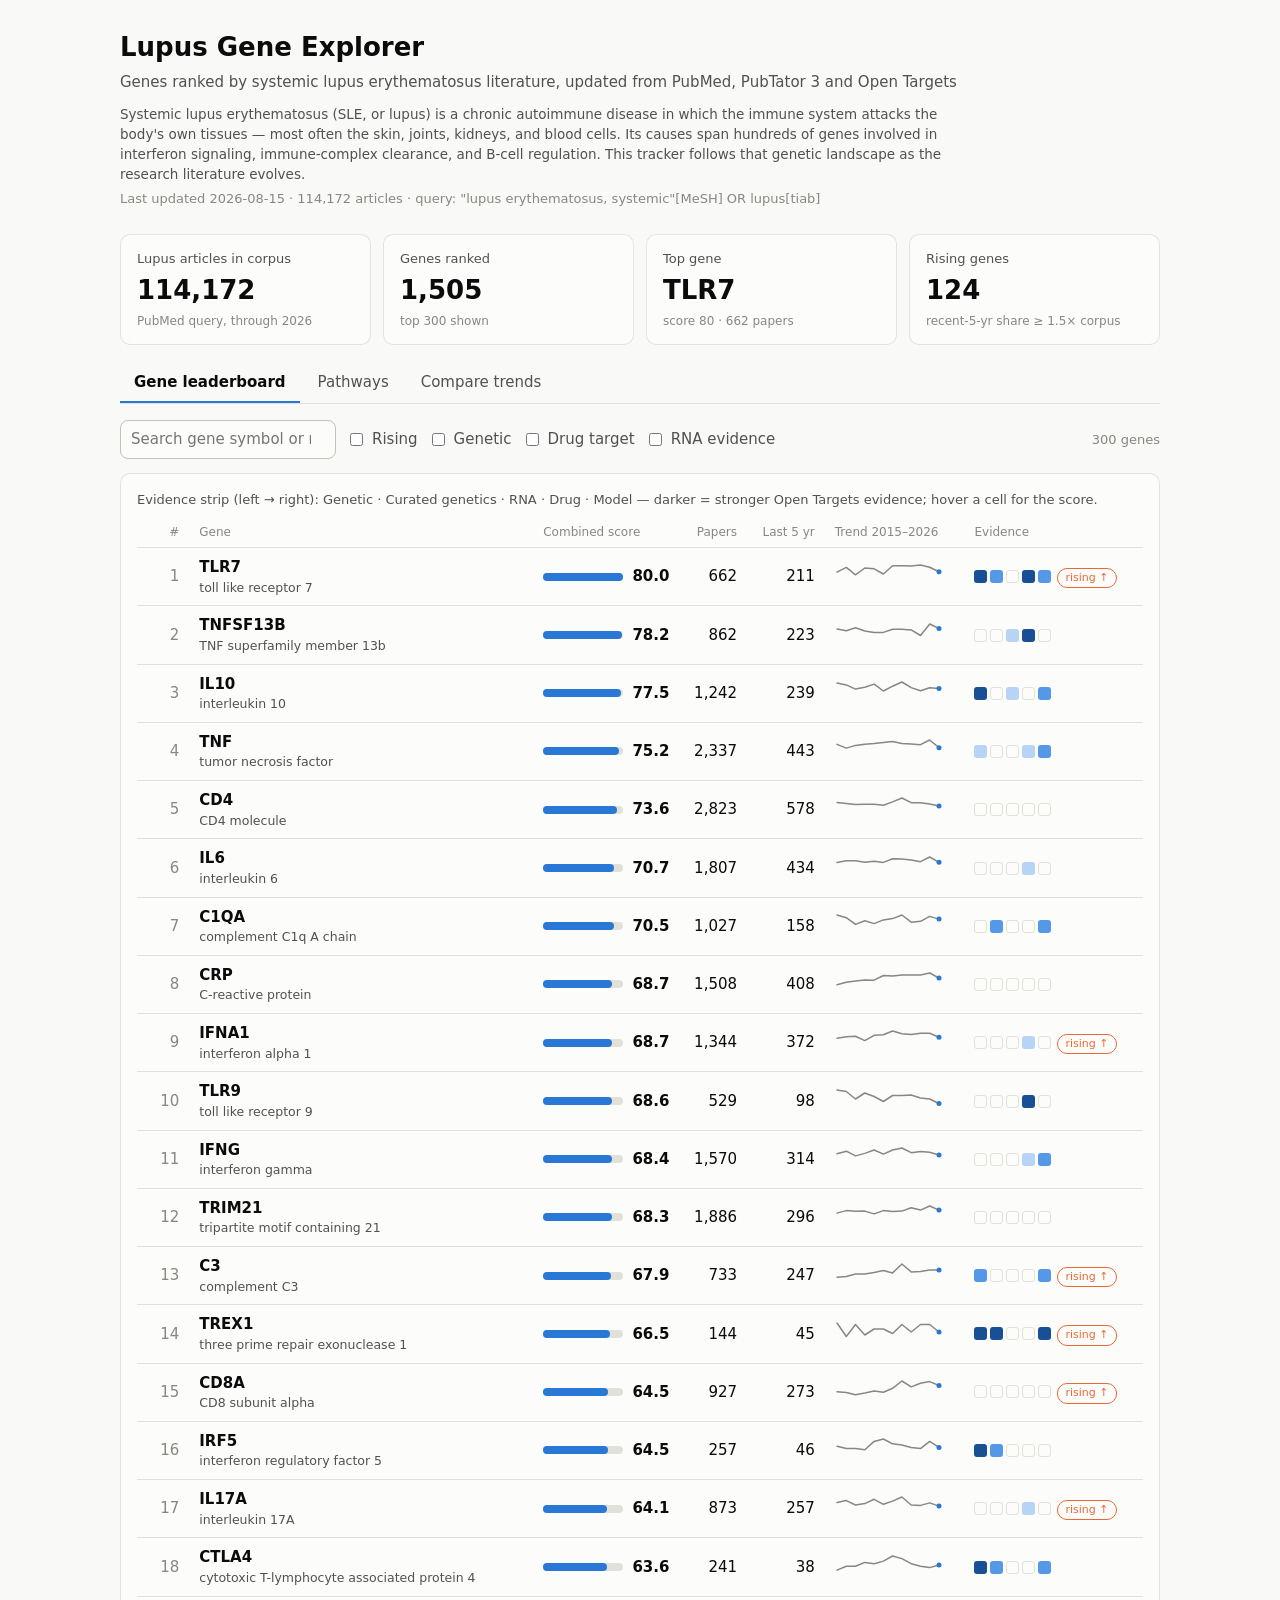
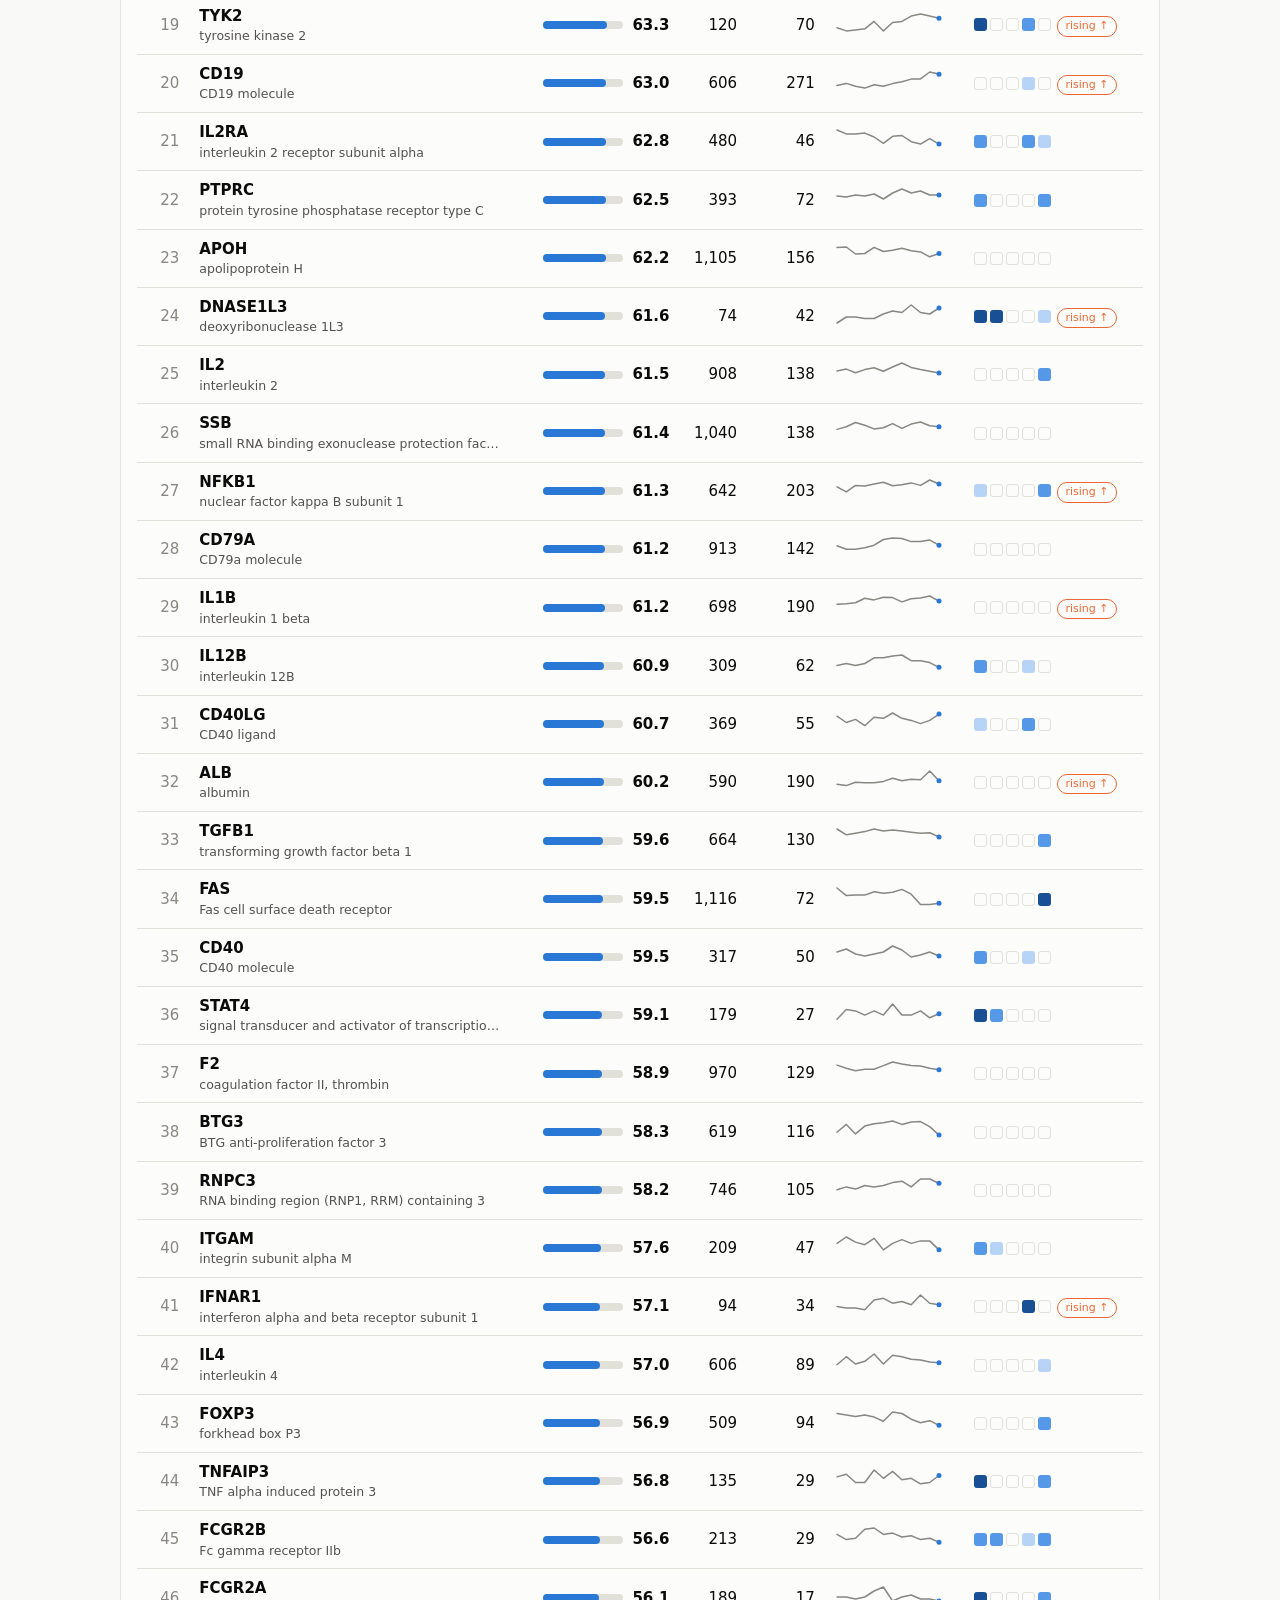
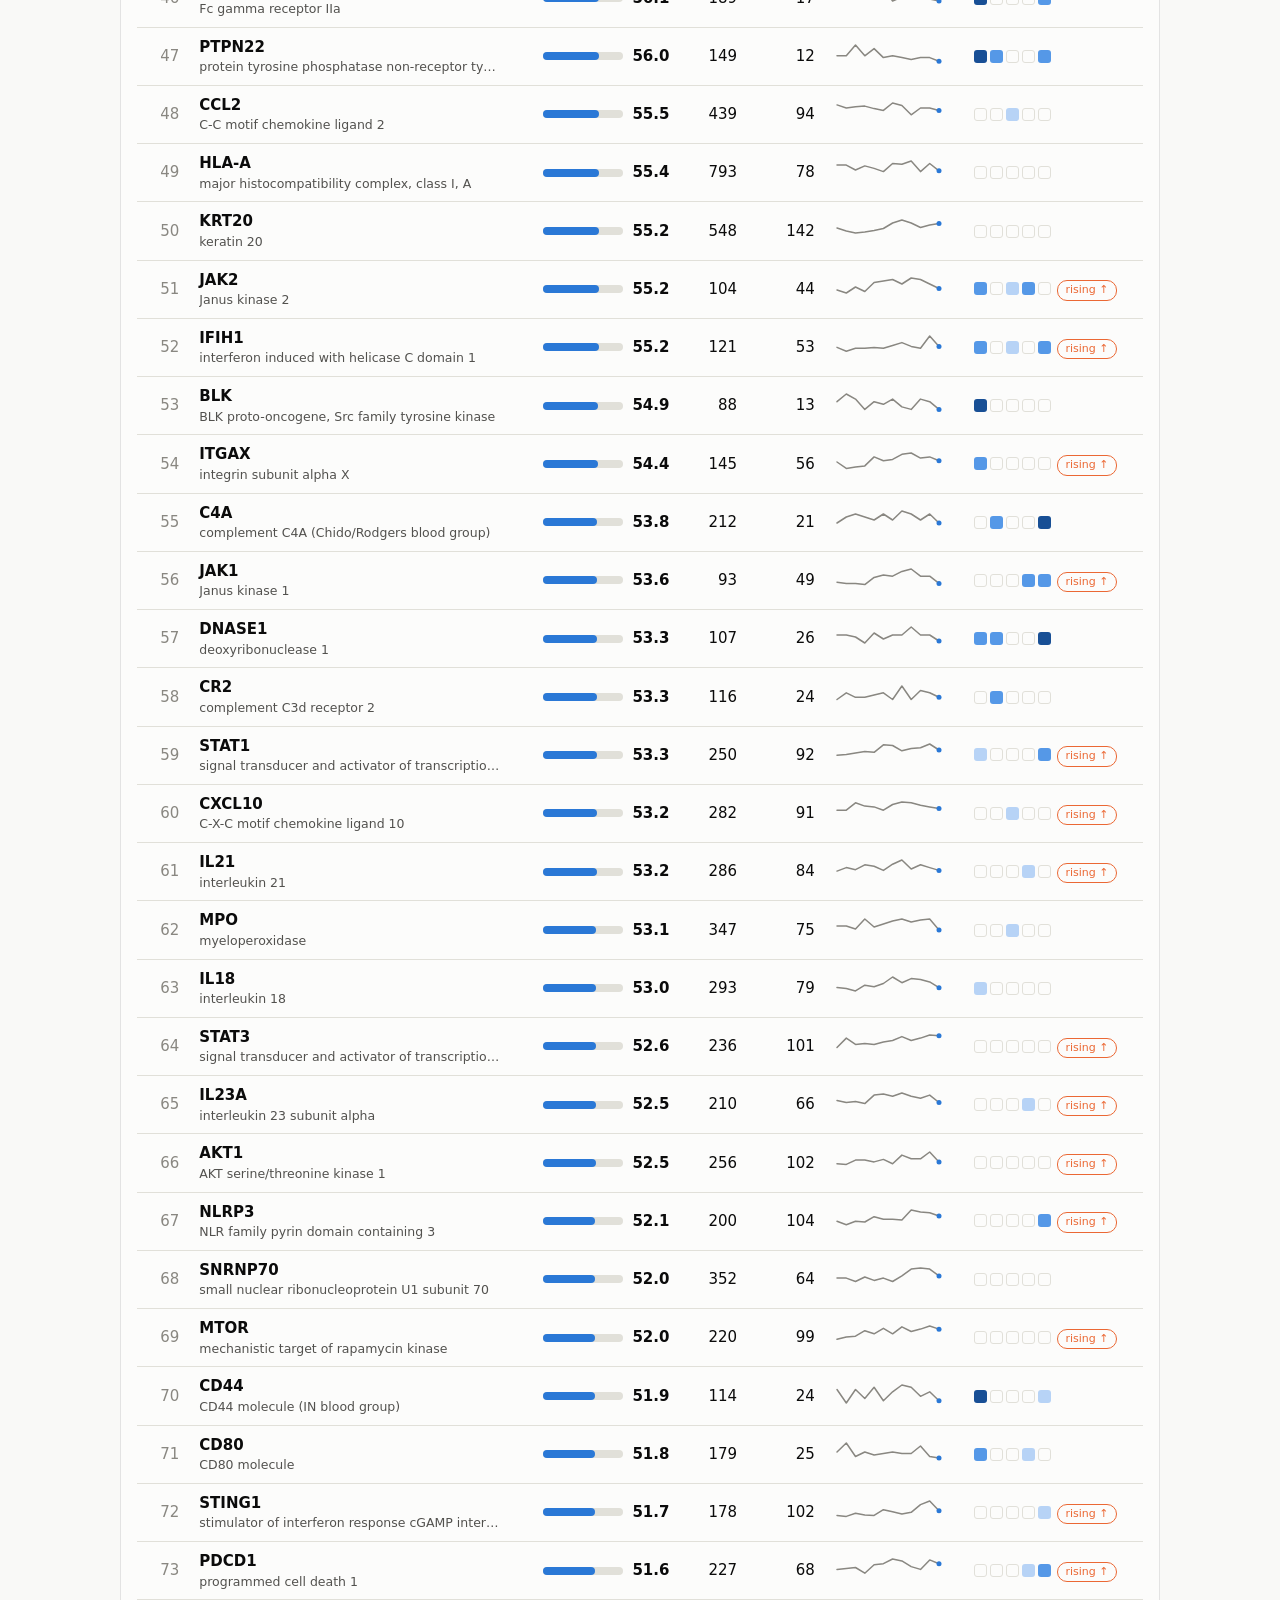
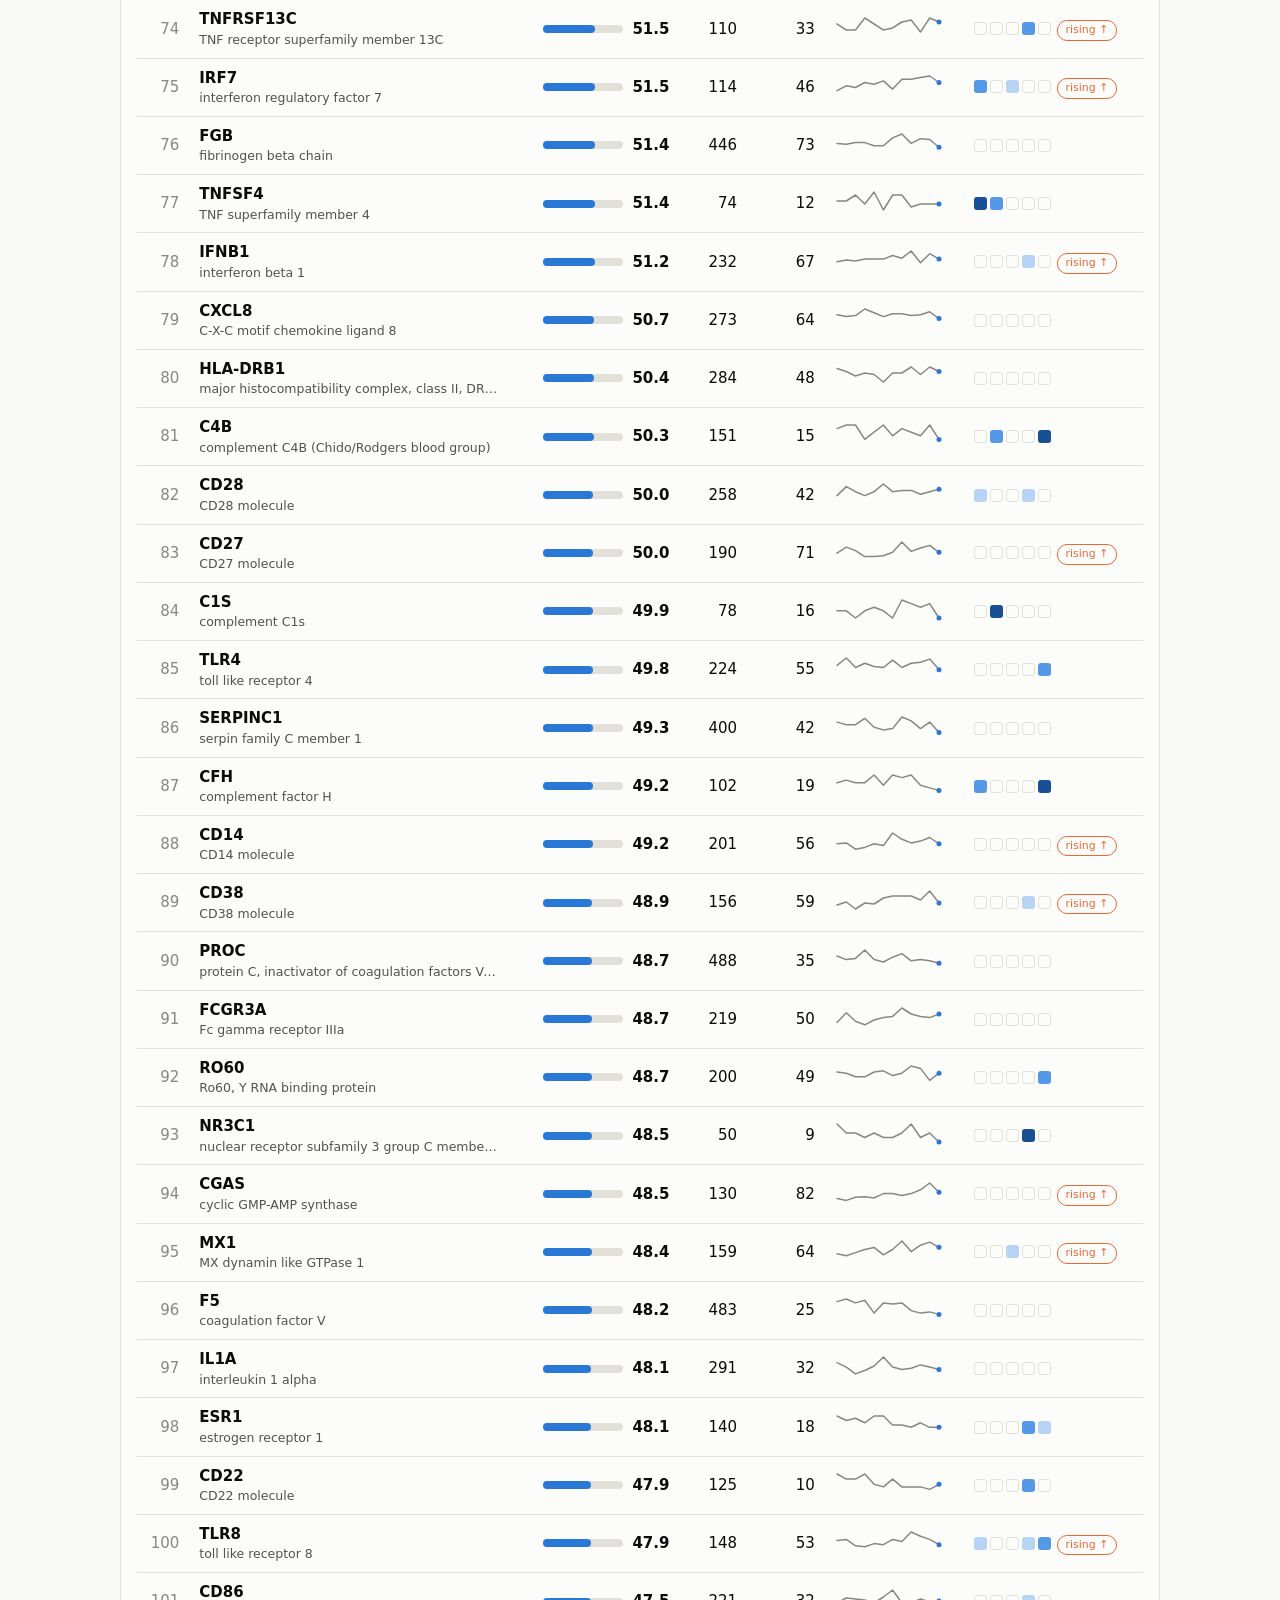
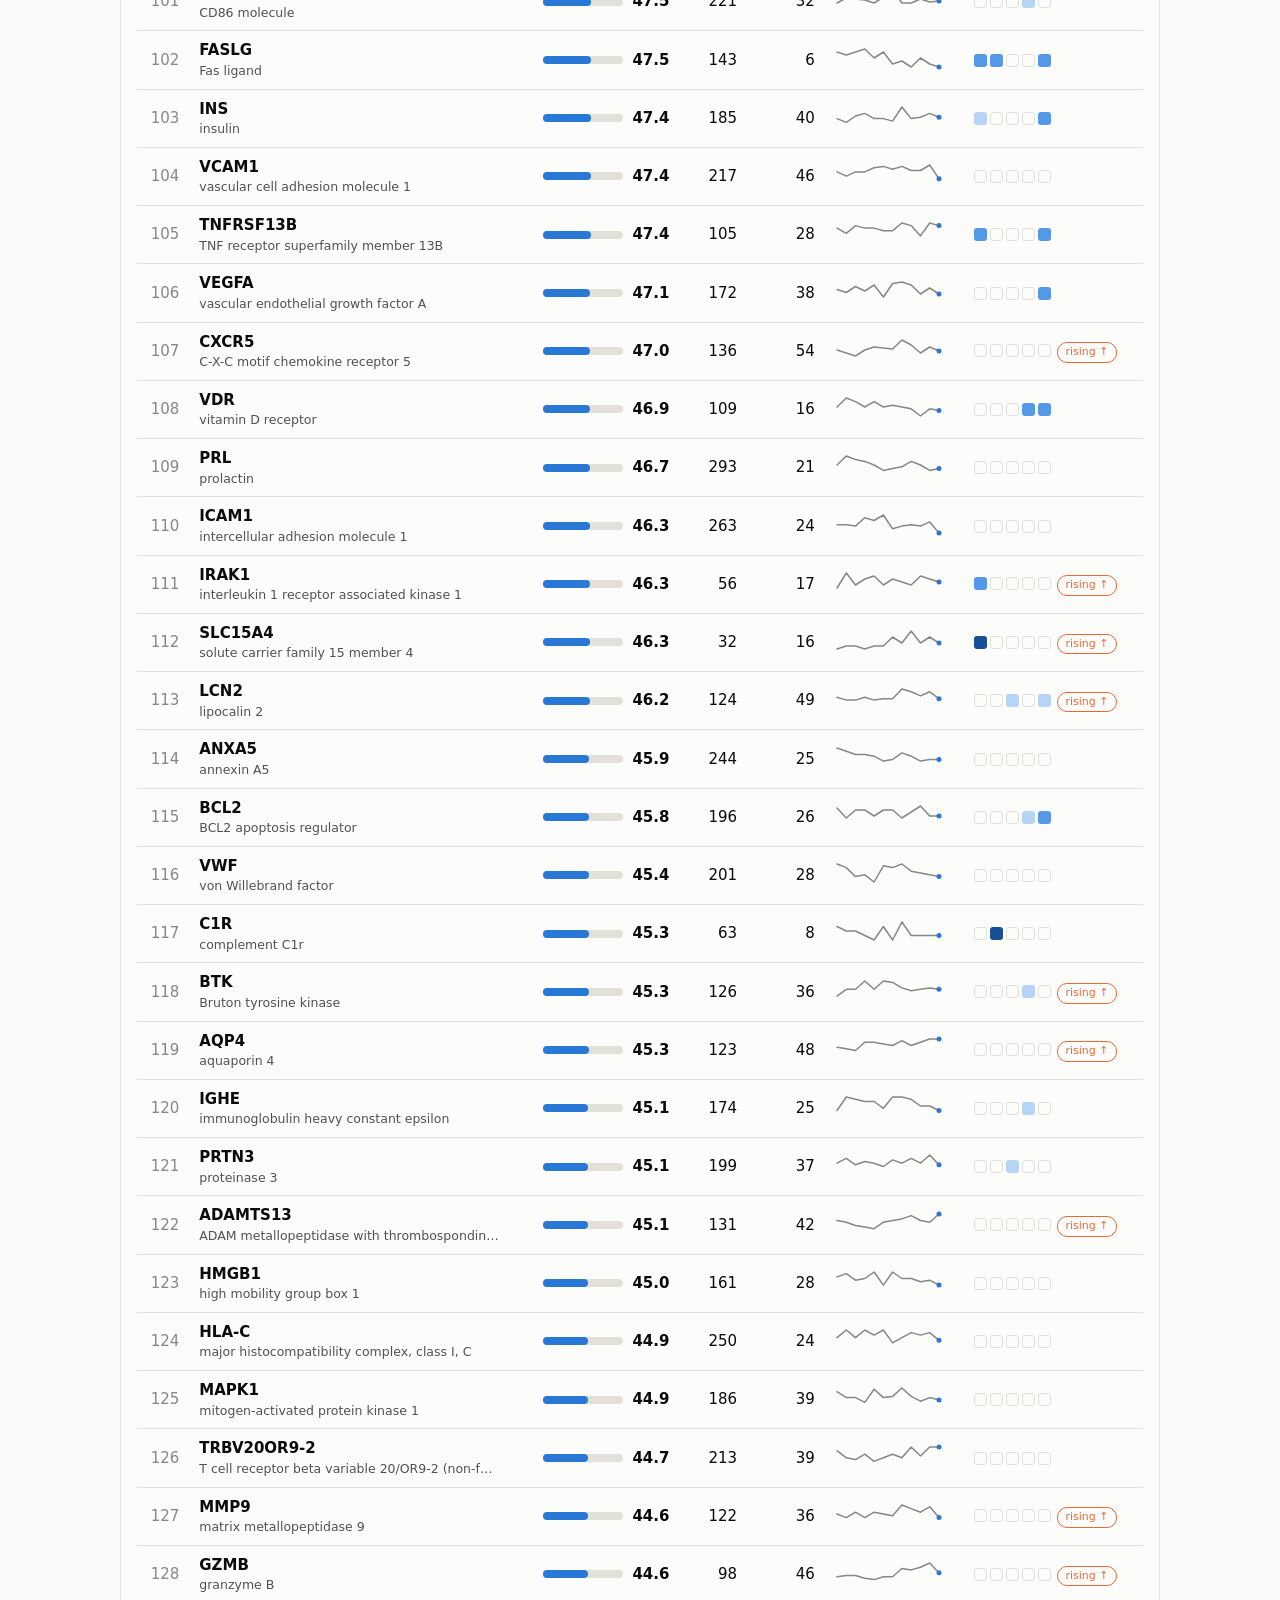
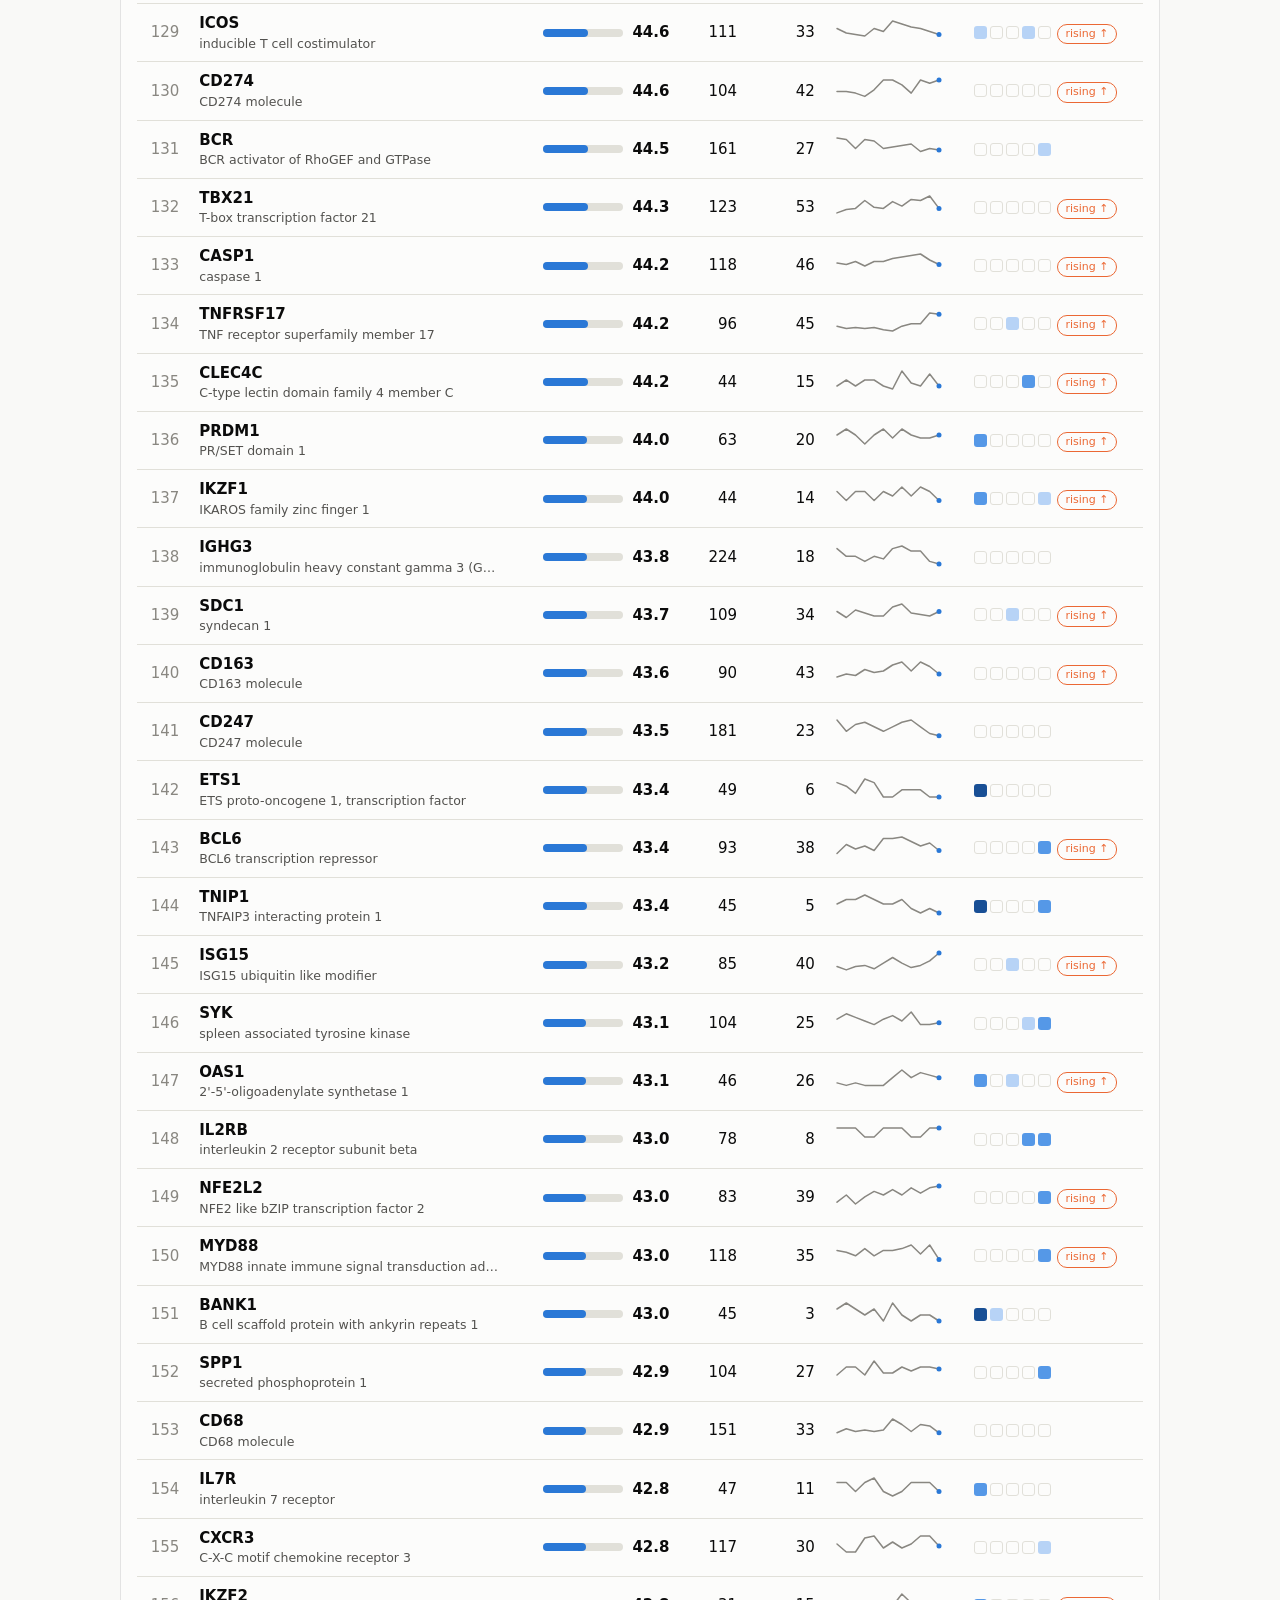
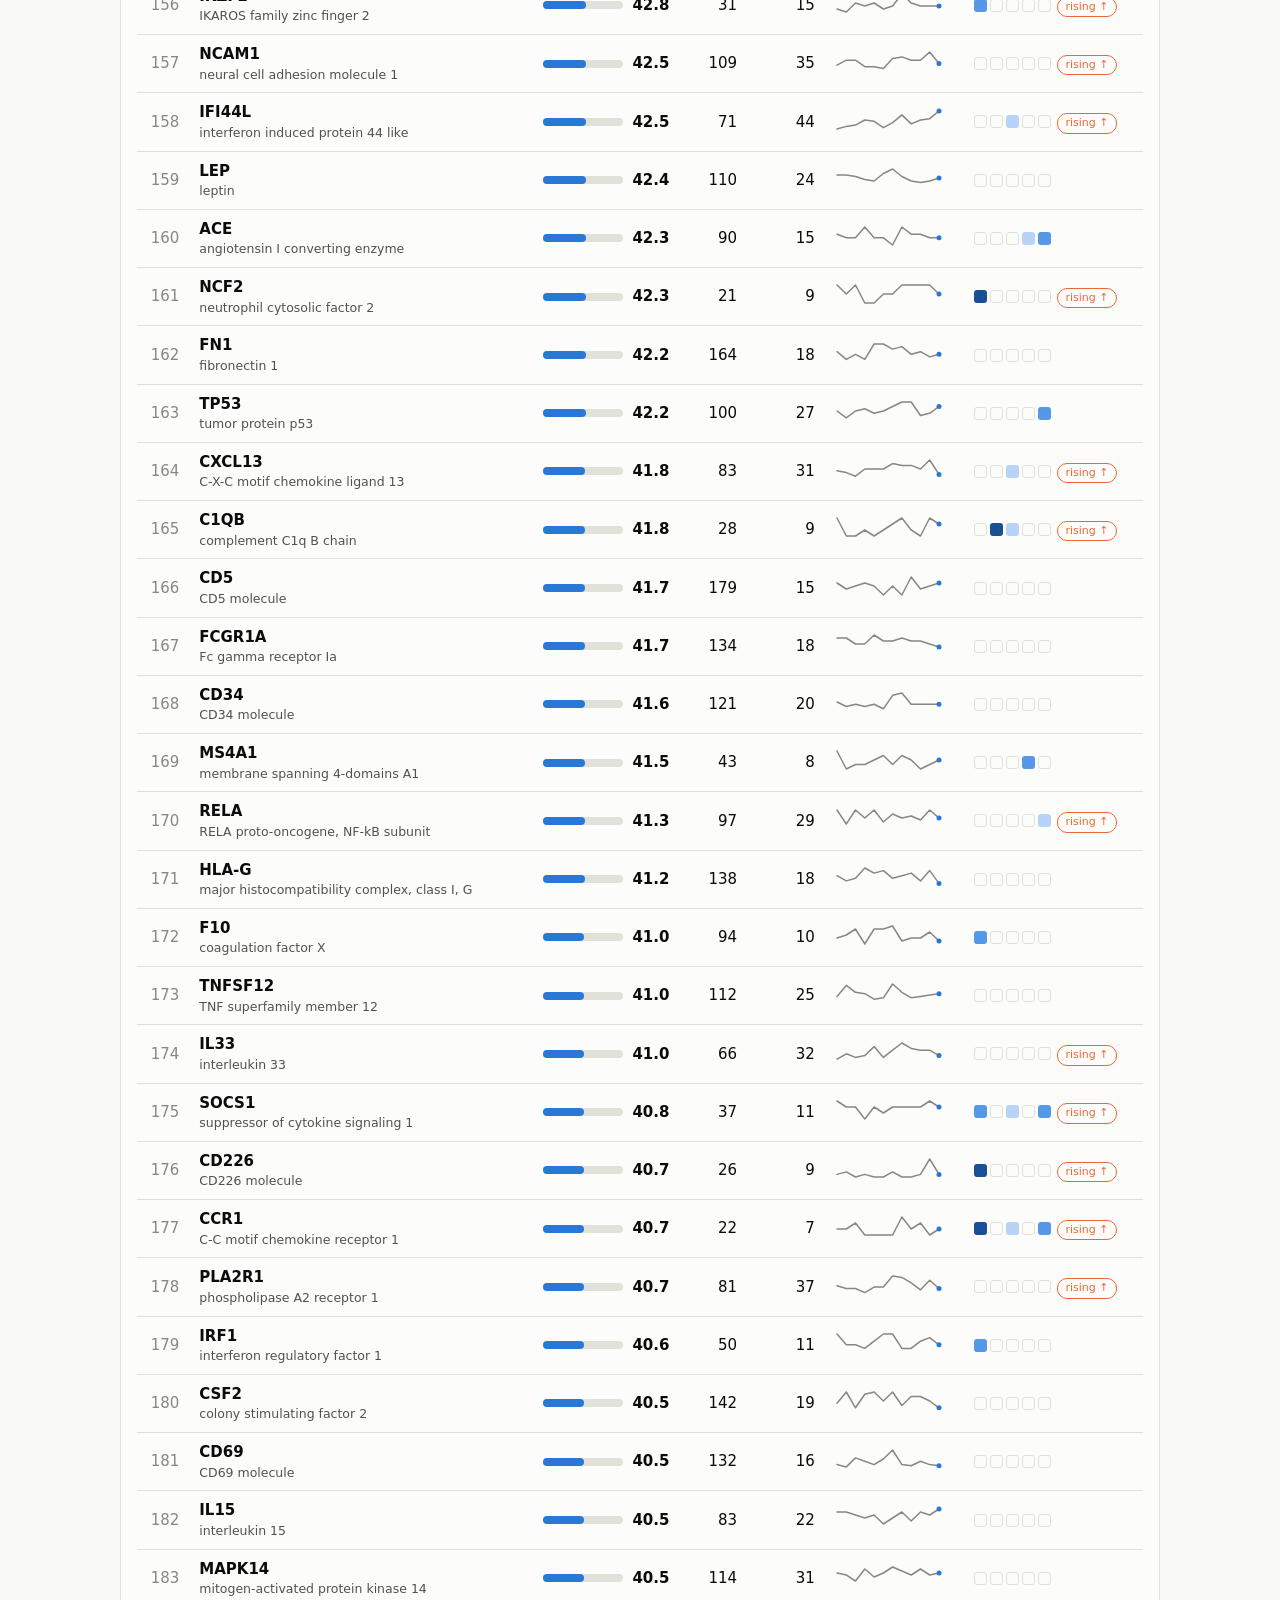
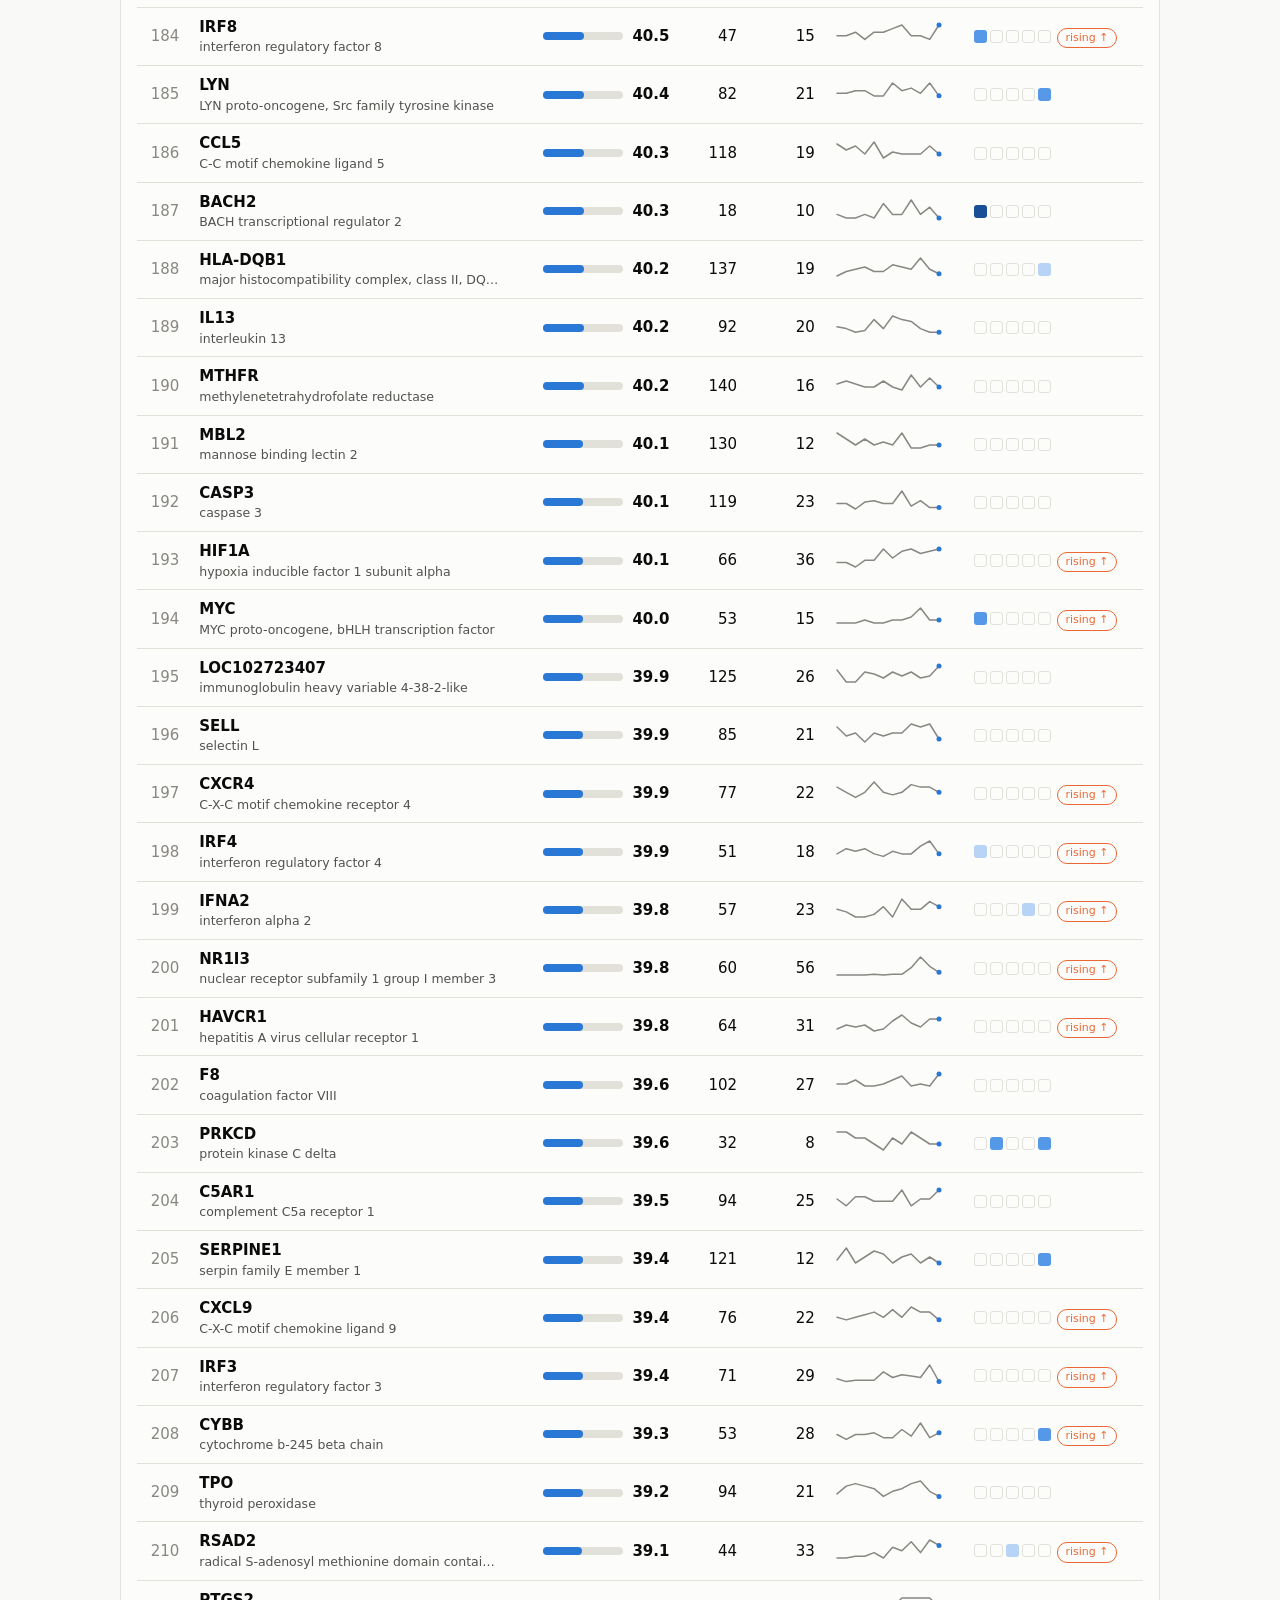
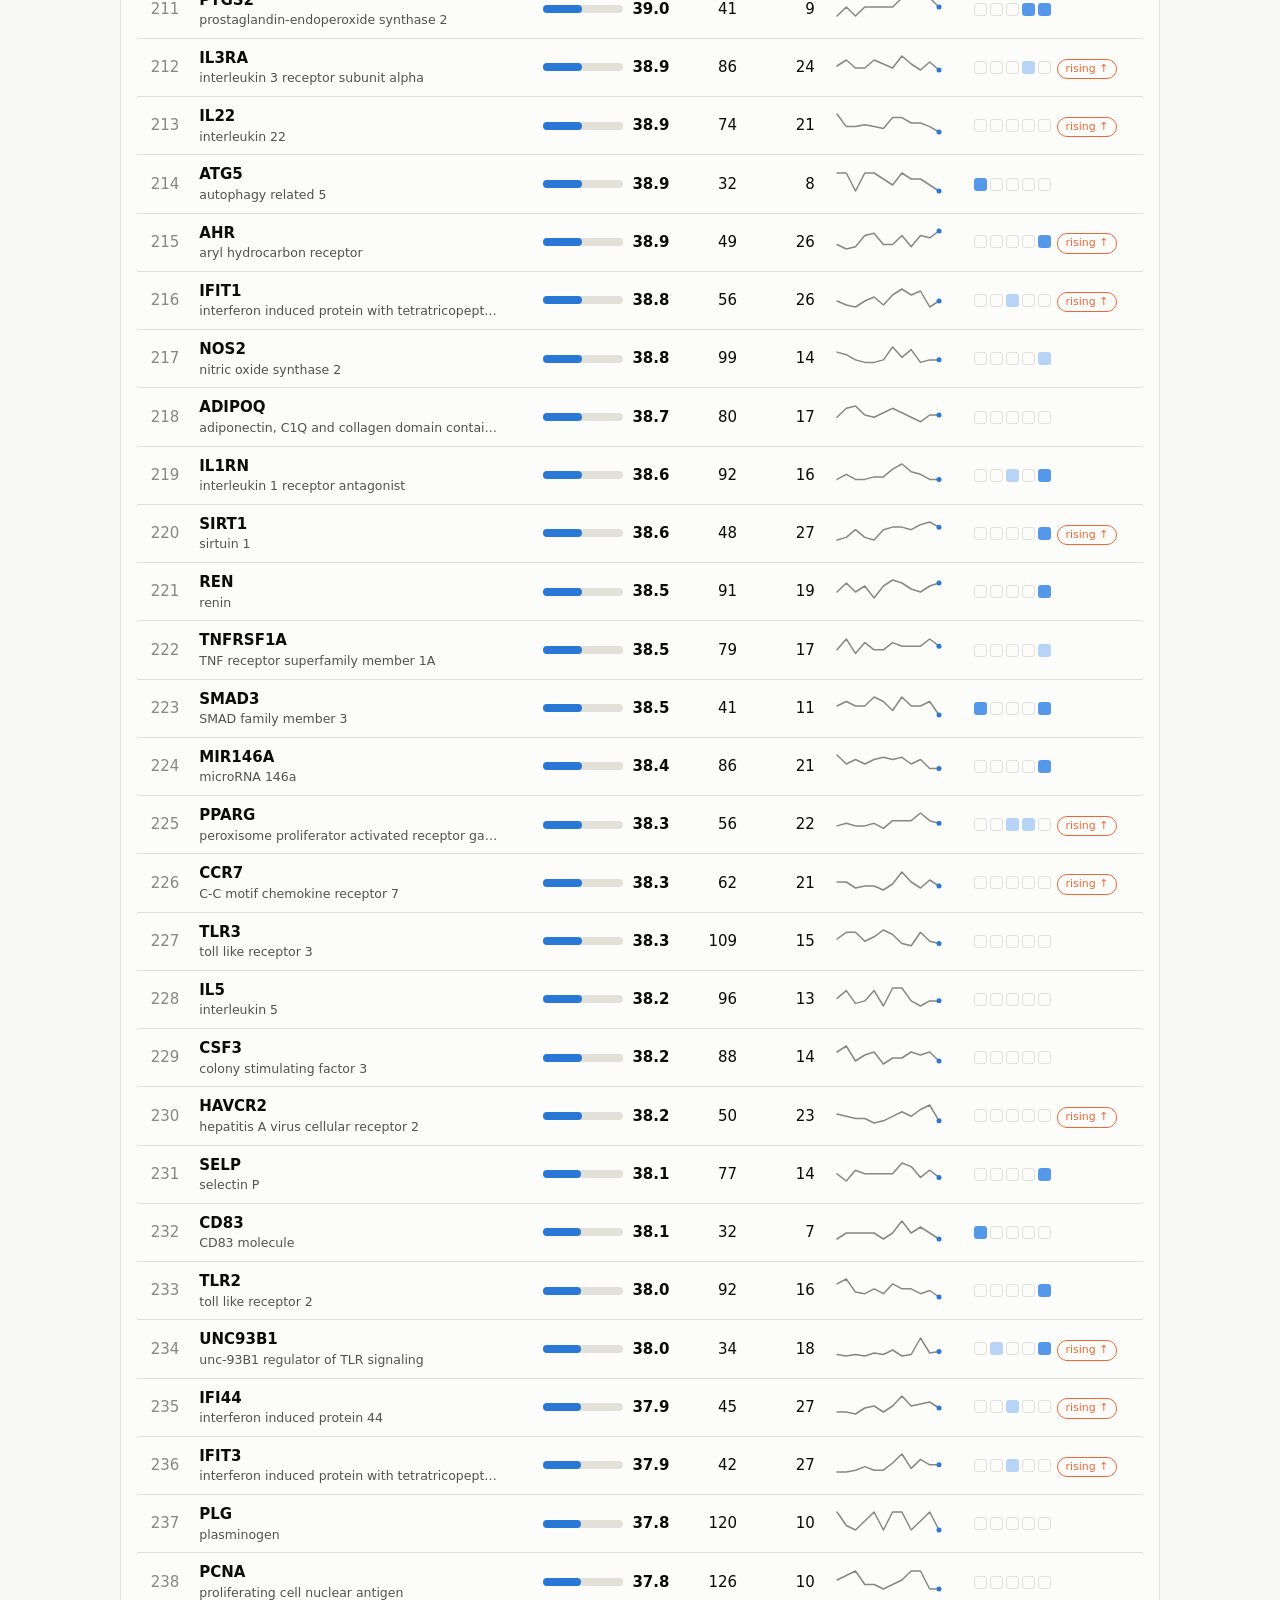
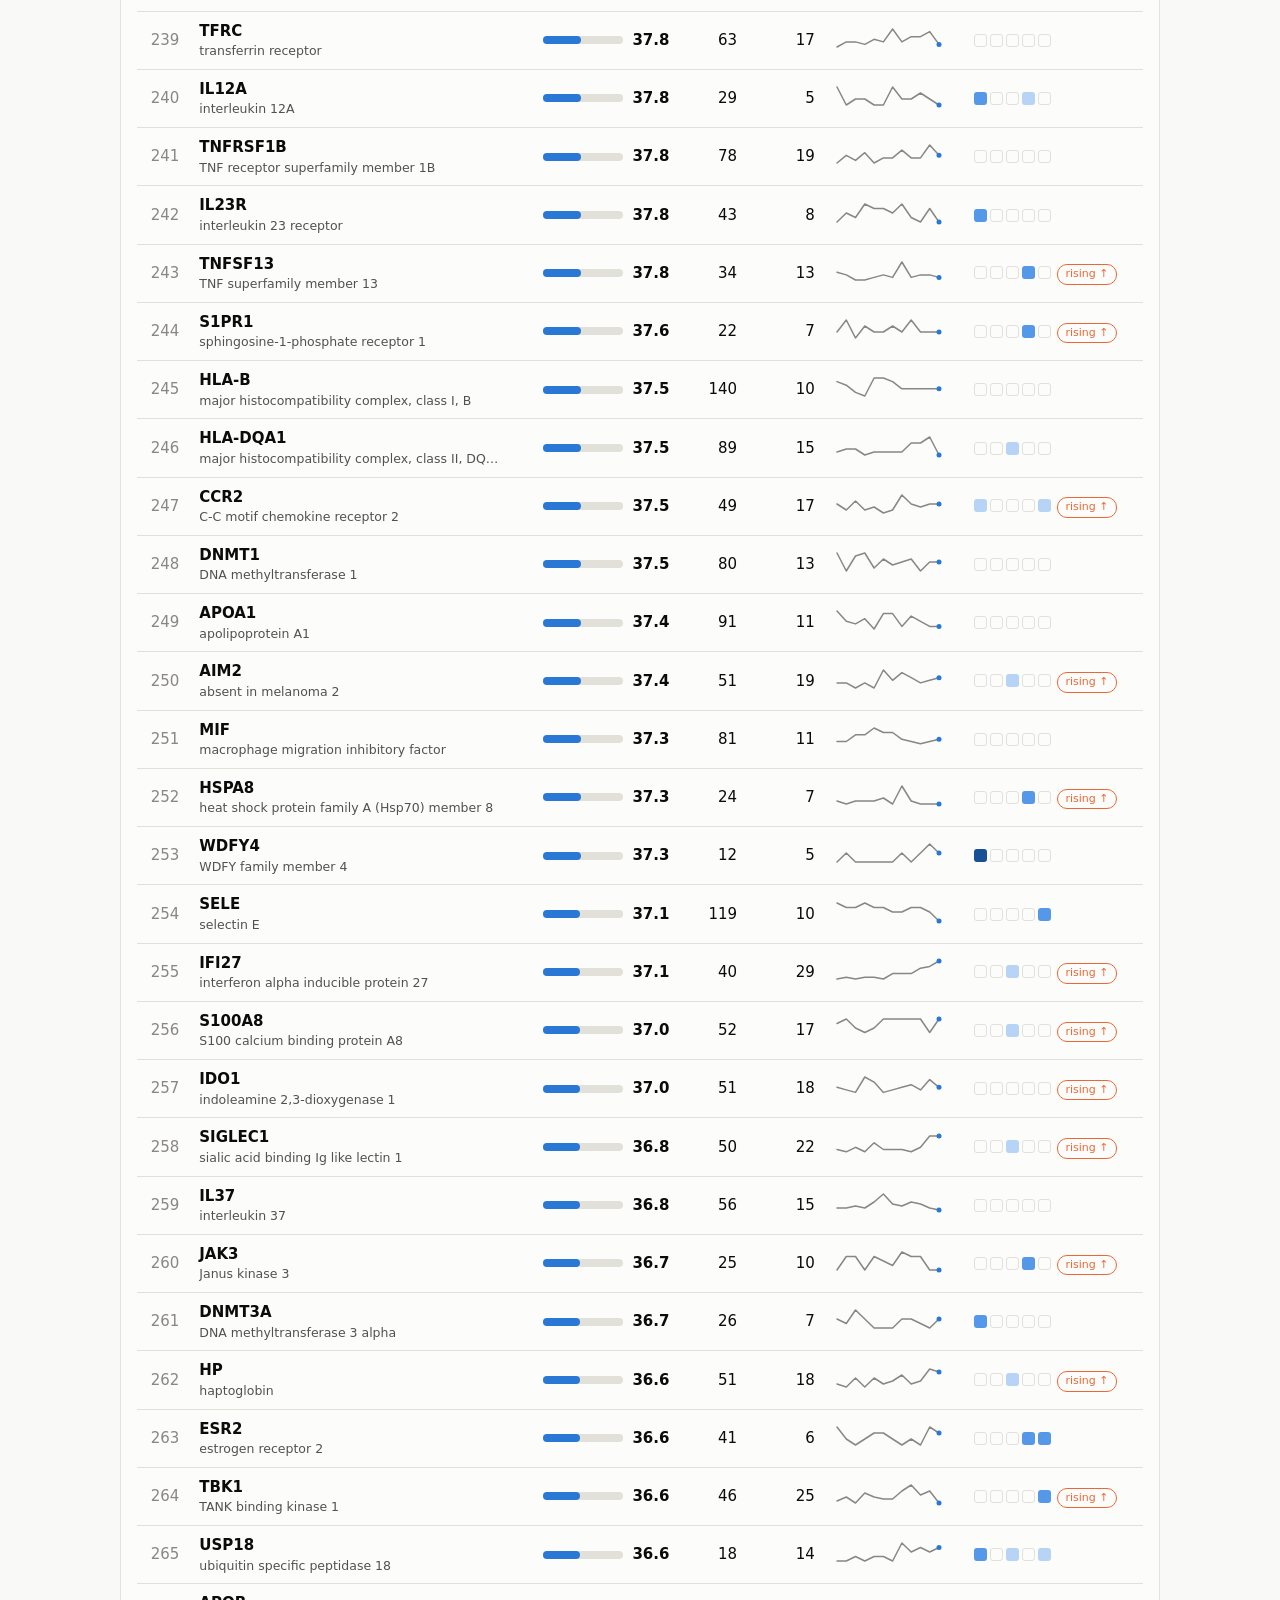
==== index.html @ c7f686a3 "stratify genetic evidence by source" ====
<!DOCTYPE html>
<html lang="en">
<head>
<meta charset="utf-8">
<meta name="viewport" content="width=device-width, initial-scale=1">
<title>Lupus Gene Explorer — literature-ranked genes &amp; pathways</title>
<link rel="icon" href="data:image/svg+xml,<svg xmlns='http://www.w3.org/2000/svg' viewBox='0 0 100 100'><text y='.9em' font-size='90'>🧬</text></svg>">
<link rel="stylesheet" href="styles.css">
</head>
<body>
<header class="site-header">
  <div class="wrap">
    <h1>Lupus Gene Explorer</h1>
    <p class="tagline">Genes ranked by systemic lupus erythematosus literature, updated from PubMed, PubTator&nbsp;3 and Open&nbsp;Targets</p>
    <p class="intro">Systemic lupus erythematosus (SLE, or lupus) is a chronic autoimmune disease in which
      the immune system attacks the body's own tissues — most often the skin, joints, kidneys, and blood
      cells. Its causes span hundreds of genes involved in interferon signaling, immune-complex clearance,
      and B-cell regulation. This tracker follows that genetic landscape as the research literature evolves.</p>
    <p class="provenance" id="provenance"></p>
  </div>
</header>

<main class="wrap">
  <section class="kpi-row" id="kpi-row" aria-label="Corpus summary"></section>

  <nav class="tabs" role="tablist" aria-label="Views">
    <button class="tab active" role="tab" data-view="genes" aria-selected="true">Gene leaderboard</button>
    <button class="tab" role="tab" data-view="pathways" aria-selected="false">Pathways</button>
    <button class="tab" role="tab" data-view="compare" aria-selected="false">Compare trends</button>
  </nav>

  <section id="view-genes" class="view" role="tabpanel"></section>
  <section id="view-pathways" class="view" role="tabpanel" hidden></section>
  <section id="view-compare" class="view" role="tabpanel" hidden></section>
  <section id="view-detail" class="view" hidden></section>

  <div id="loading" class="loading">Loading data…</div>
</main>

<footer class="site-footer wrap">
  <p>Data: <a href="https://pubmed.ncbi.nlm.nih.gov/" rel="noopener">PubMed</a> ·
    <a href="https://www.ncbi.nlm.nih.gov/research/pubtator3/" rel="noopener">PubTator 3</a> gene annotations ·
    <a href="https://platform.opentargets.org/" rel="noopener">Open Targets Platform</a> ·
    enrichment via <a href="https://biit.cs.ut.ee/gprofiler/gost" rel="noopener">g:Profiler</a>
    (GO-BP, KEGG, Reactome).
    Combined score = 0.4·mentions + 0.3·recency + 0.3·Open&nbsp;Targets association.
    Research aid only — not medical advice.</p>
</footer>

<div id="tooltip" class="tooltip" hidden></div>
<script src="app.js"></script>
</body>
</html>
---- styles.css ----
/* ---- tokens (reference dataviz palette, light + dark) ---- */
:root {
  color-scheme: light;
  --page: #f9f9f7;
  --surface: #fcfcfb;
  --ink: #0b0b0b;
  --ink-2: #52514e;
  --muted: #898781;
  --grid: #e1e0d9;
  --baseline: #c3c2b7;
  --border: rgba(11, 11, 11, 0.10);
  --series-1: #2a78d6;   /* blue   — primary / GO:BP */
  --series-2: #eb6834;   /* orange — KEGG */
  --series-3: #1baf7a;   /* aqua   — Reactome */
  --seq-150: #b7d3f6;    /* light sequential steps for score bars */
  --seq-250: #86b6ef;
  --seq-450: #2a78d6;
  --good-text: #006300;
  --wash: rgba(42, 120, 214, 0.10);
  --heat-1: #b7d3f6;   /* sequential blue: low / mid / high */
  --heat-2: #5598e7;
  --heat-3: #184f95;
}
@media (prefers-color-scheme: dark) {
  :root:not([data-theme="light"]) {
    color-scheme: dark;
    --page: #0d0d0d;
    --surface: #1a1a19;
    --ink: #ffffff;
    --ink-2: #c3c2b7;
    --muted: #898781;
    --grid: #2c2c2a;
    --baseline: #383835;
    --border: rgba(255, 255, 255, 0.10);
    --series-1: #3987e5;
    --series-2: #d95926;
    --series-3: #199e70;
    --seq-150: #184f95;
    --seq-250: #1c5cab;
    --seq-450: #3987e5;
    --good-text: #0ca30c;
    --wash: rgba(57, 135, 229, 0.14);
    --heat-1: #184f95;   /* dark mode: low recedes toward surface, high brightens */
    --heat-2: #256abf;
    --heat-3: #6da7ec;
  }
}

* { box-sizing: border-box; }
html, body { margin: 0; padding: 0; }
body {
  background: var(--page);
  color: var(--ink);
  font: 15px/1.5 system-ui, -apple-system, "Segoe UI", sans-serif;
}
a { color: var(--series-1); text-decoration: none; }
a:hover { text-decoration: underline; }
.wrap { max-width: 1080px; margin: 0 auto; padding: 0 20px; }

.site-header { padding: 28px 0 8px; }
.site-header h1 { margin: 0; font-size: 26px; }
.tagline { margin: 4px 0 0; color: var(--ink-2); }
.intro { margin: 10px 0 0; color: var(--ink-2); font-size: 13.5px; max-width: 860px; }
.provenance { margin: 4px 0 0; color: var(--muted); font-size: 13px; }

/* ---- KPI row ---- */
.kpi-row {
  display: grid; grid-template-columns: repeat(auto-fit, minmax(180px, 1fr));
  gap: 12px; margin: 18px 0;
}
.stat-tile {
  background: var(--surface); border: 1px solid var(--border);
  border-radius: 10px; padding: 14px 16px;
}
.stat-tile .label { color: var(--ink-2); font-size: 13px; }
.stat-tile .value { font-size: 26px; font-weight: 600; margin-top: 2px; }
.stat-tile .sub { color: var(--muted); font-size: 12px; margin-top: 2px; }

/* ---- tabs ---- */
.tabs { display: flex; gap: 4px; border-bottom: 1px solid var(--grid); margin-bottom: 16px; }
.tab {
  background: none; border: none; border-bottom: 2px solid transparent;
  padding: 8px 14px; font: inherit; color: var(--ink-2); cursor: pointer;
}
.tab:hover { color: var(--ink); }
.tab.active { color: var(--ink); border-bottom-color: var(--series-1); font-weight: 600; }

/* ---- filter row ---- */
.filter-row { display: flex; flex-wrap: wrap; gap: 10px; align-items: center; margin-bottom: 14px; }
.filter-row input[type="search"], .filter-row select {
  background: var(--surface); color: var(--ink);
  border: 1px solid var(--baseline); border-radius: 8px;
  padding: 7px 10px; font: inherit; min-width: 200px;
}
.filter-row label.check { display: flex; gap: 6px; align-items: center; color: var(--ink-2); cursor: pointer; }
.filter-row .count { color: var(--muted); font-size: 13px; margin-left: auto; }

/* ---- cards & tables ---- */
.card {
  background: var(--surface); border: 1px solid var(--border);
  border-radius: 10px; padding: 16px; margin-bottom: 16px;
}
.card h2 { margin: 0 0 4px; font-size: 17px; }
.card .sub { color: var(--ink-2); font-size: 13px; margin: 0 0 12px; }

table.data { width: 100%; border-collapse: collapse; }
table.data th {
  text-align: left; color: var(--muted); font-size: 12px; font-weight: 500;
  padding: 6px 10px; border-bottom: 1px solid var(--grid); white-space: nowrap;
}
table.data th.num, table.data td.num { text-align: right; font-variant-numeric: tabular-nums; }
table.data td { padding: 8px 10px; border-bottom: 1px solid var(--grid); vertical-align: middle; }
table.data tr:last-child td { border-bottom: none; }
tr.gene-row { cursor: pointer; }
tr.gene-row:hover td, tr.gene-row:focus-within td { background: var(--wash); }
.gene-symbol { font-weight: 600; }
.gene-symbol button {
  all: unset; font-weight: 600; color: var(--series-1); cursor: pointer;
}
.gene-symbol button:hover { text-decoration: underline; }
.gene-name { color: var(--ink-2); font-size: 12.5px; max-width: 300px;
  overflow: hidden; text-overflow: ellipsis; white-space: nowrap; }

.score-cell { display: flex; align-items: center; gap: 8px; }
.score-cell .bar-track { flex: 1; min-width: 70px; height: 8px; border-radius: 4px; background: var(--grid); }
.score-cell .bar-fill { height: 8px; border-radius: 4px; background: var(--series-1); }
.score-cell .val { font-variant-numeric: tabular-nums; font-weight: 600; min-width: 38px; text-align: right; }

.evidence-strip { display: inline-flex; gap: 3px; vertical-align: middle; margin-right: 6px; }
.evidence-cell {
  width: 13px; height: 13px; border-radius: 3px;
  border: 1px solid var(--grid); background: none;
}
.evidence-cell.h1 { background: var(--heat-1); border-color: transparent; }
.evidence-cell.h2 { background: var(--heat-2); border-color: transparent; }
.evidence-cell.h3 { background: var(--heat-3); border-color: transparent; }
.evidence-sources { color: var(--muted); font-size: 12px; margin: -2px 0 8px 160px; }
@media (max-width: 640px) { .evidence-sources { margin-left: 120px; } }

.badge {
  display: inline-block; font-size: 11px; padding: 1px 7px; border-radius: 10px;
  border: 1px solid var(--baseline); color: var(--ink-2); margin-right: 4px; white-space: nowrap;
}
.badge.genetic { border-color: var(--series-1); color: var(--series-1); }
.badge.rising { border-color: var(--series-2); color: var(--series-2); }

/* ---- charts ---- */
.chart-box { position: relative; }
.chart-box svg { display: block; width: 100%; height: auto; }
.axis-label, .tick-label { fill: var(--muted); font-size: 11px; }
.direct-label { fill: var(--ink-2); font-size: 11.5px; }
.gridline { stroke: var(--grid); stroke-width: 1; }
.baseline-rule { stroke: var(--baseline); stroke-width: 1; }
.crosshair { stroke: var(--baseline); stroke-width: 1; }

.tooltip {
  position: fixed; z-index: 50; pointer-events: none;
  background: var(--surface); border: 1px solid var(--border); border-radius: 8px;
  box-shadow: 0 4px 14px rgba(0, 0, 0, 0.12);
  padding: 8px 10px; font-size: 12.5px; max-width: 300px;
}
.tooltip .tt-title { color: var(--muted); margin-bottom: 3px; }
.tooltip .tt-row { display: flex; align-items: center; gap: 6px; }
.tooltip .tt-key { width: 12px; height: 0; border-top: 2px solid; border-radius: 1px; }
.tooltip .tt-val { font-weight: 600; font-variant-numeric: tabular-nums; }
.tooltip .tt-label { color: var(--ink-2); }

.legend { display: flex; flex-wrap: wrap; gap: 14px; margin: 6px 0 2px; font-size: 12.5px; color: var(--ink-2); }
.legend .key { display: inline-block; width: 14px; height: 0; border-top: 2px solid; border-radius: 1px; vertical-align: middle; margin-right: 5px; }
.legend .swatch { display: inline-block; width: 10px; height: 10px; border-radius: 2px; vertical-align: -1px; margin-right: 5px; }

/* ---- gene detail ---- */
.detail-head { display: flex; align-items: baseline; gap: 12px; flex-wrap: wrap; margin-bottom: 4px; }
.detail-head h2 { margin: 0; font-size: 24px; }
.back-btn {
  background: var(--surface); border: 1px solid var(--baseline); border-radius: 8px;
  color: var(--ink-2); padding: 6px 12px; font: inherit; cursor: pointer; margin-bottom: 14px;
}
.back-btn:hover { color: var(--ink); }
.breakdown-row { display: grid; grid-template-columns: 150px 1fr 60px; gap: 10px; align-items: center; margin: 7px 0; font-size: 13.5px; }
.breakdown-row .track { height: 10px; border-radius: 5px; background: var(--grid); }
.breakdown-row .fill { height: 10px; border-radius: 5px; }
.breakdown-row .num { text-align: right; font-variant-numeric: tabular-nums; color: var(--ink-2); }
.chip {
  display: inline-block; margin: 3px 4px 3px 0; padding: 3px 10px; font-size: 12.5px;
  border: 1px solid var(--baseline); border-radius: 12px; color: var(--ink-2); background: none; cursor: pointer;
}
.chip:hover { background: var(--wash); color: var(--ink); }
.chip .src { color: var(--muted); font-size: 11px; margin-left: 4px; }

/* ---- pathways ---- */
.pathway-bar-row { display: grid; grid-template-columns: minmax(180px, 320px) 1fr 70px; gap: 10px; align-items: center; margin: 4px 0; font-size: 13px; cursor: pointer; border-radius: 6px; padding: 3px 6px; }
.pathway-bar-row:hover { background: var(--wash); }
.pathway-bar-row .term { overflow: hidden; text-overflow: ellipsis; white-space: nowrap; }
.pathway-bar-row .track { height: 12px; background: none; }
.pathway-bar-row .fill { height: 12px; border-radius: 0 4px 4px 0; }
.pathway-bar-row .num { text-align: right; color: var(--ink-2); font-variant-numeric: tabular-nums; font-size: 12px; }
.pathway-members { padding: 4px 6px 10px; }

/* ---- compare ---- */
.compare-picker { display: flex; flex-wrap: wrap; gap: 8px; align-items: center; margin-bottom: 10px; }
.selected-gene {
  display: inline-flex; align-items: center; gap: 6px; padding: 4px 10px;
  border-radius: 12px; border: 1px solid var(--baseline); font-size: 13px;
}
.selected-gene .dot { width: 10px; height: 10px; border-radius: 50%; }
.selected-gene button { all: unset; cursor: pointer; color: var(--muted); font-size: 15px; line-height: 1; }
.selected-gene button:hover { color: var(--ink); }
.table-toggle { background: none; border: none; color: var(--series-1); font: inherit; font-size: 13px; cursor: pointer; padding: 0; }
.table-toggle:hover { text-decoration: underline; }

.loading { text-align: center; color: var(--muted); padding: 60px 0; }
.site-footer { color: var(--muted); font-size: 12.5px; padding: 24px 20px 40px; }
.muted { color: var(--muted); }
.sr-only { position: absolute; width: 1px; height: 1px; overflow: hidden; clip: rect(0 0 0 0); }

@media (max-width: 640px) {
  .gene-name { display: none; }
  .breakdown-row { grid-template-columns: 110px 1fr 50px; }
}
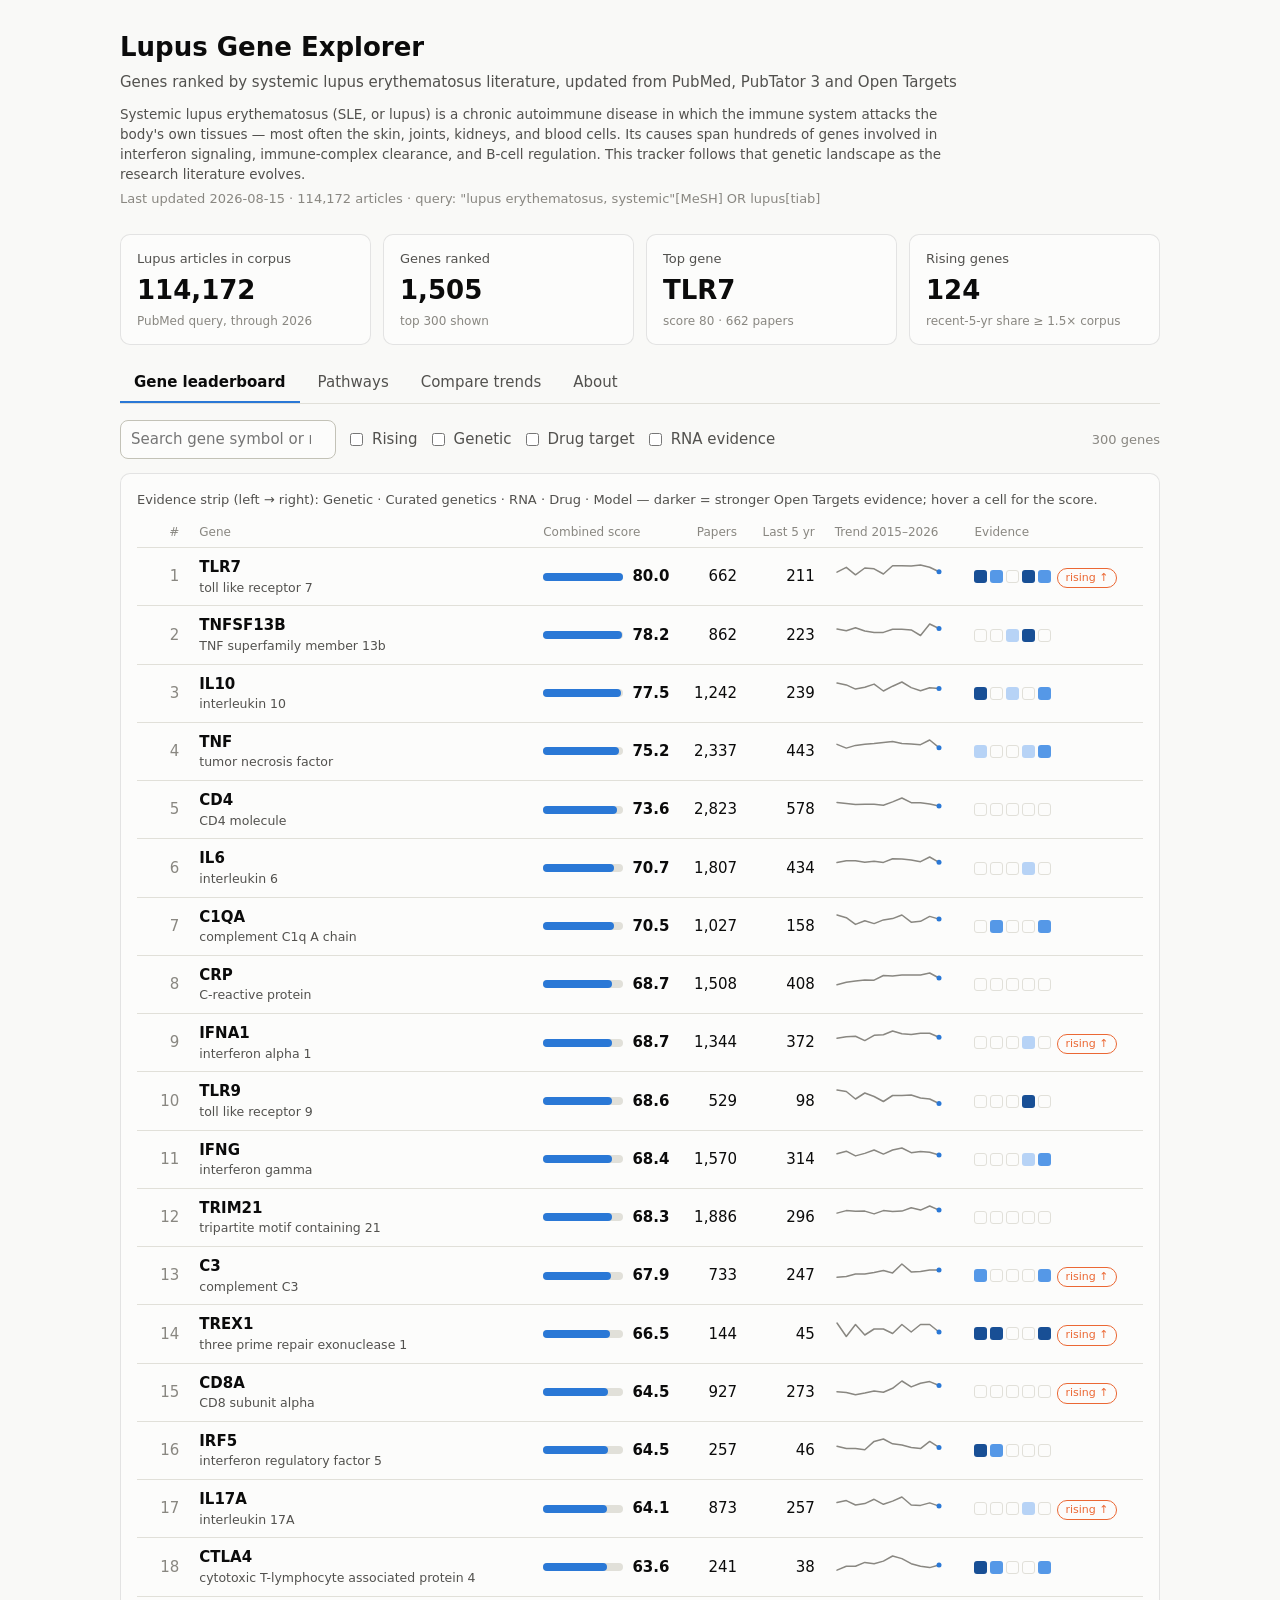
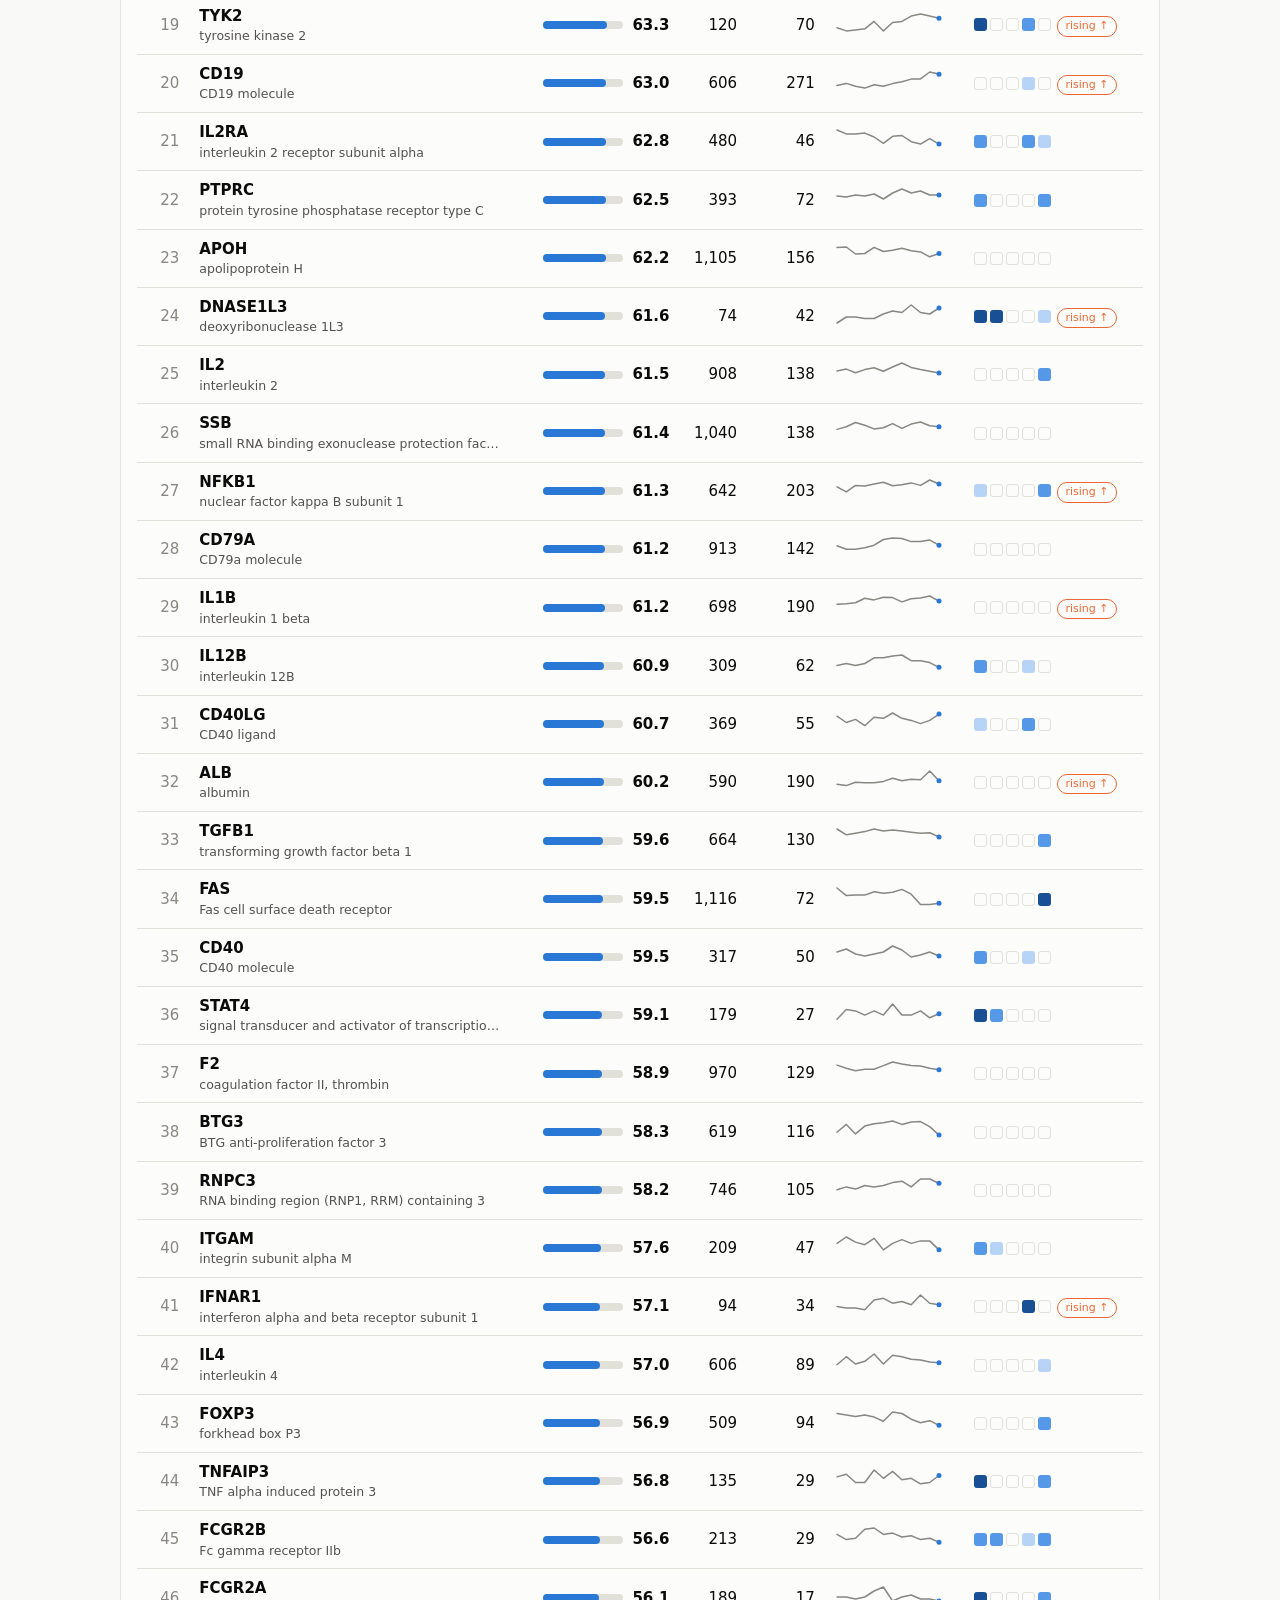
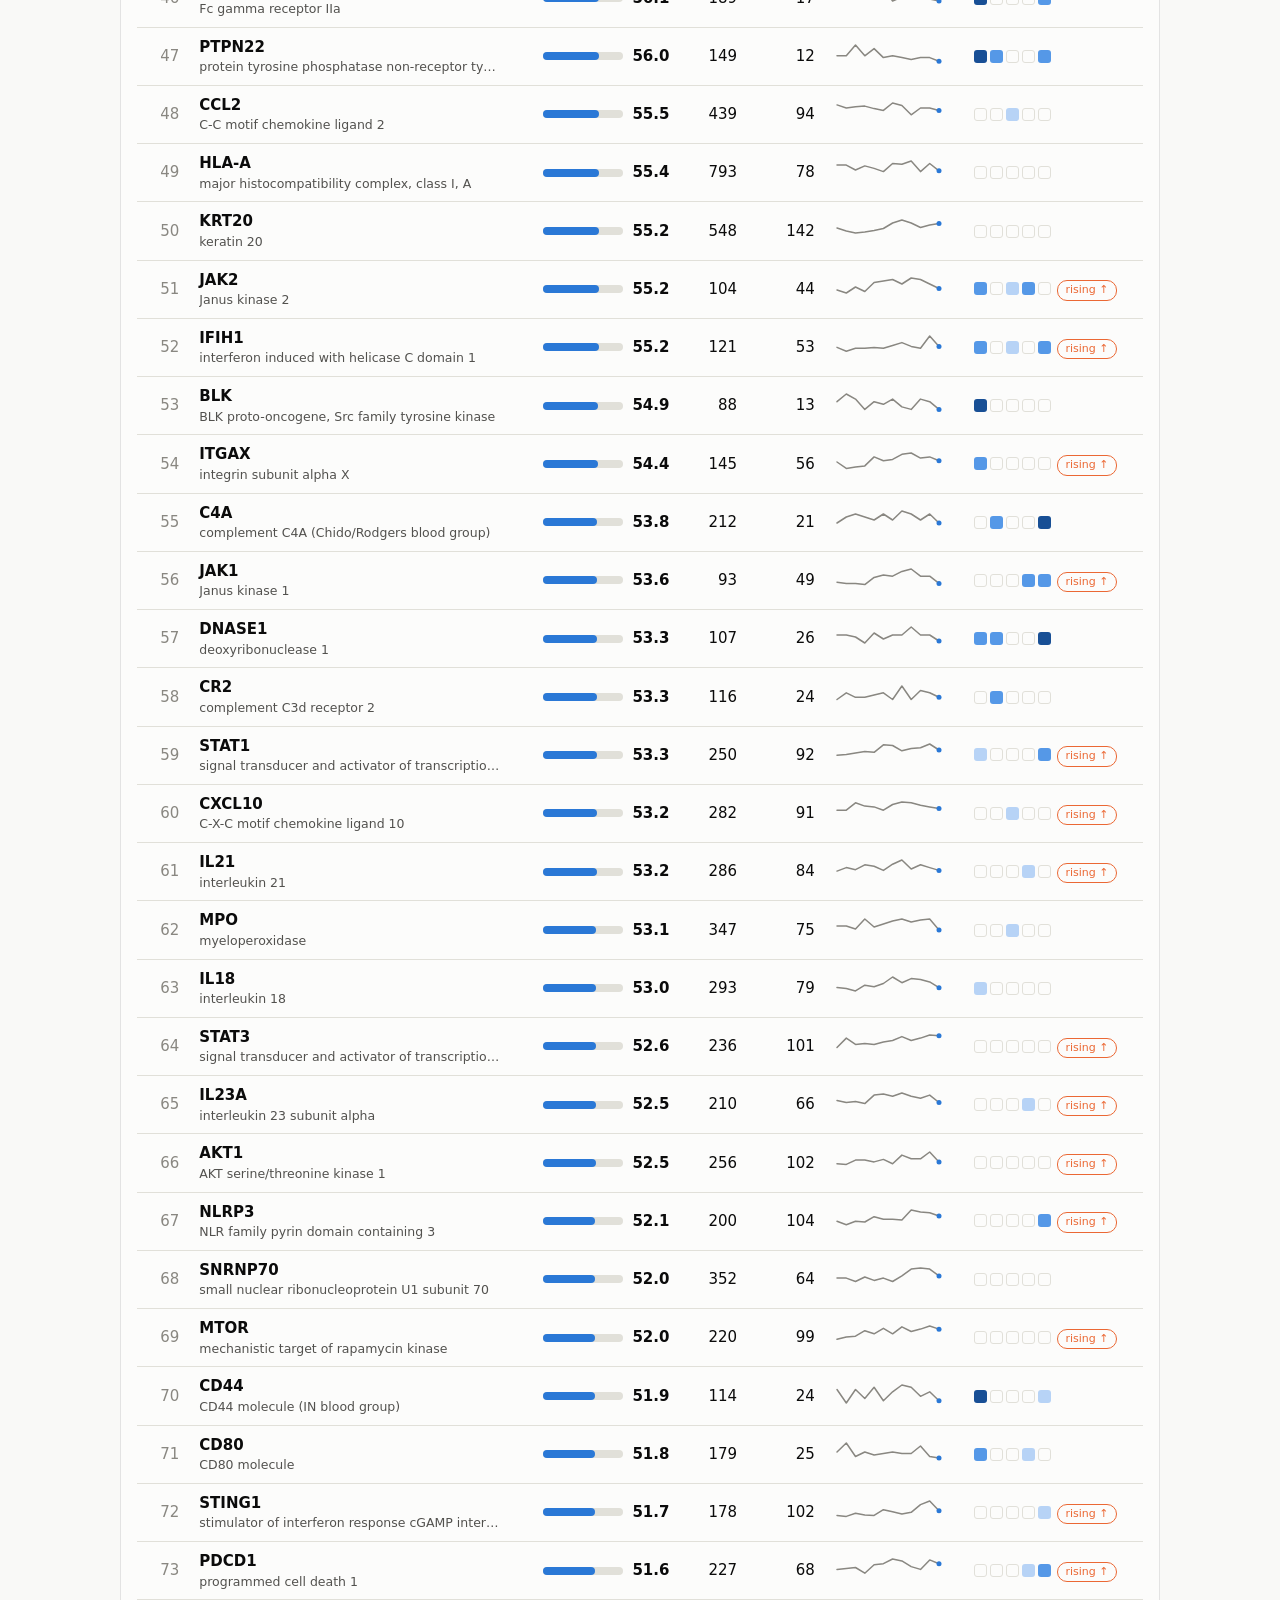
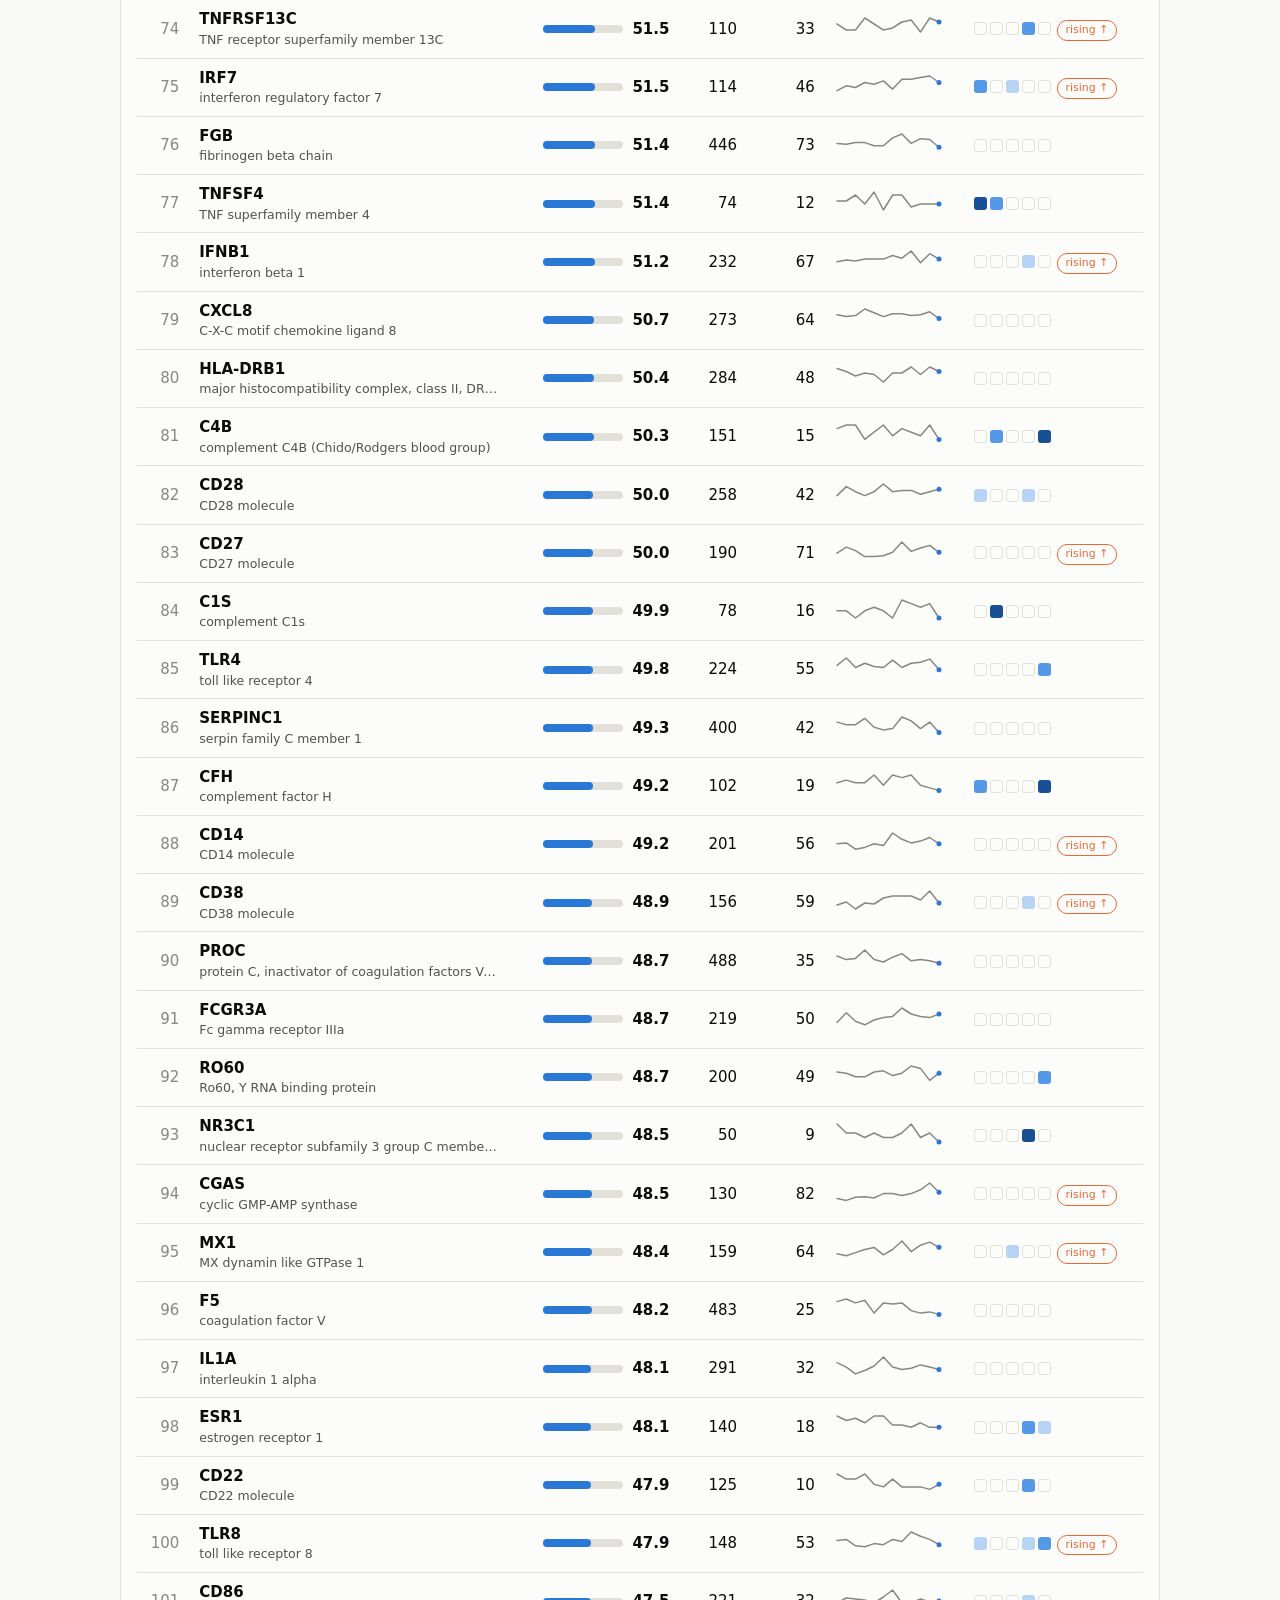
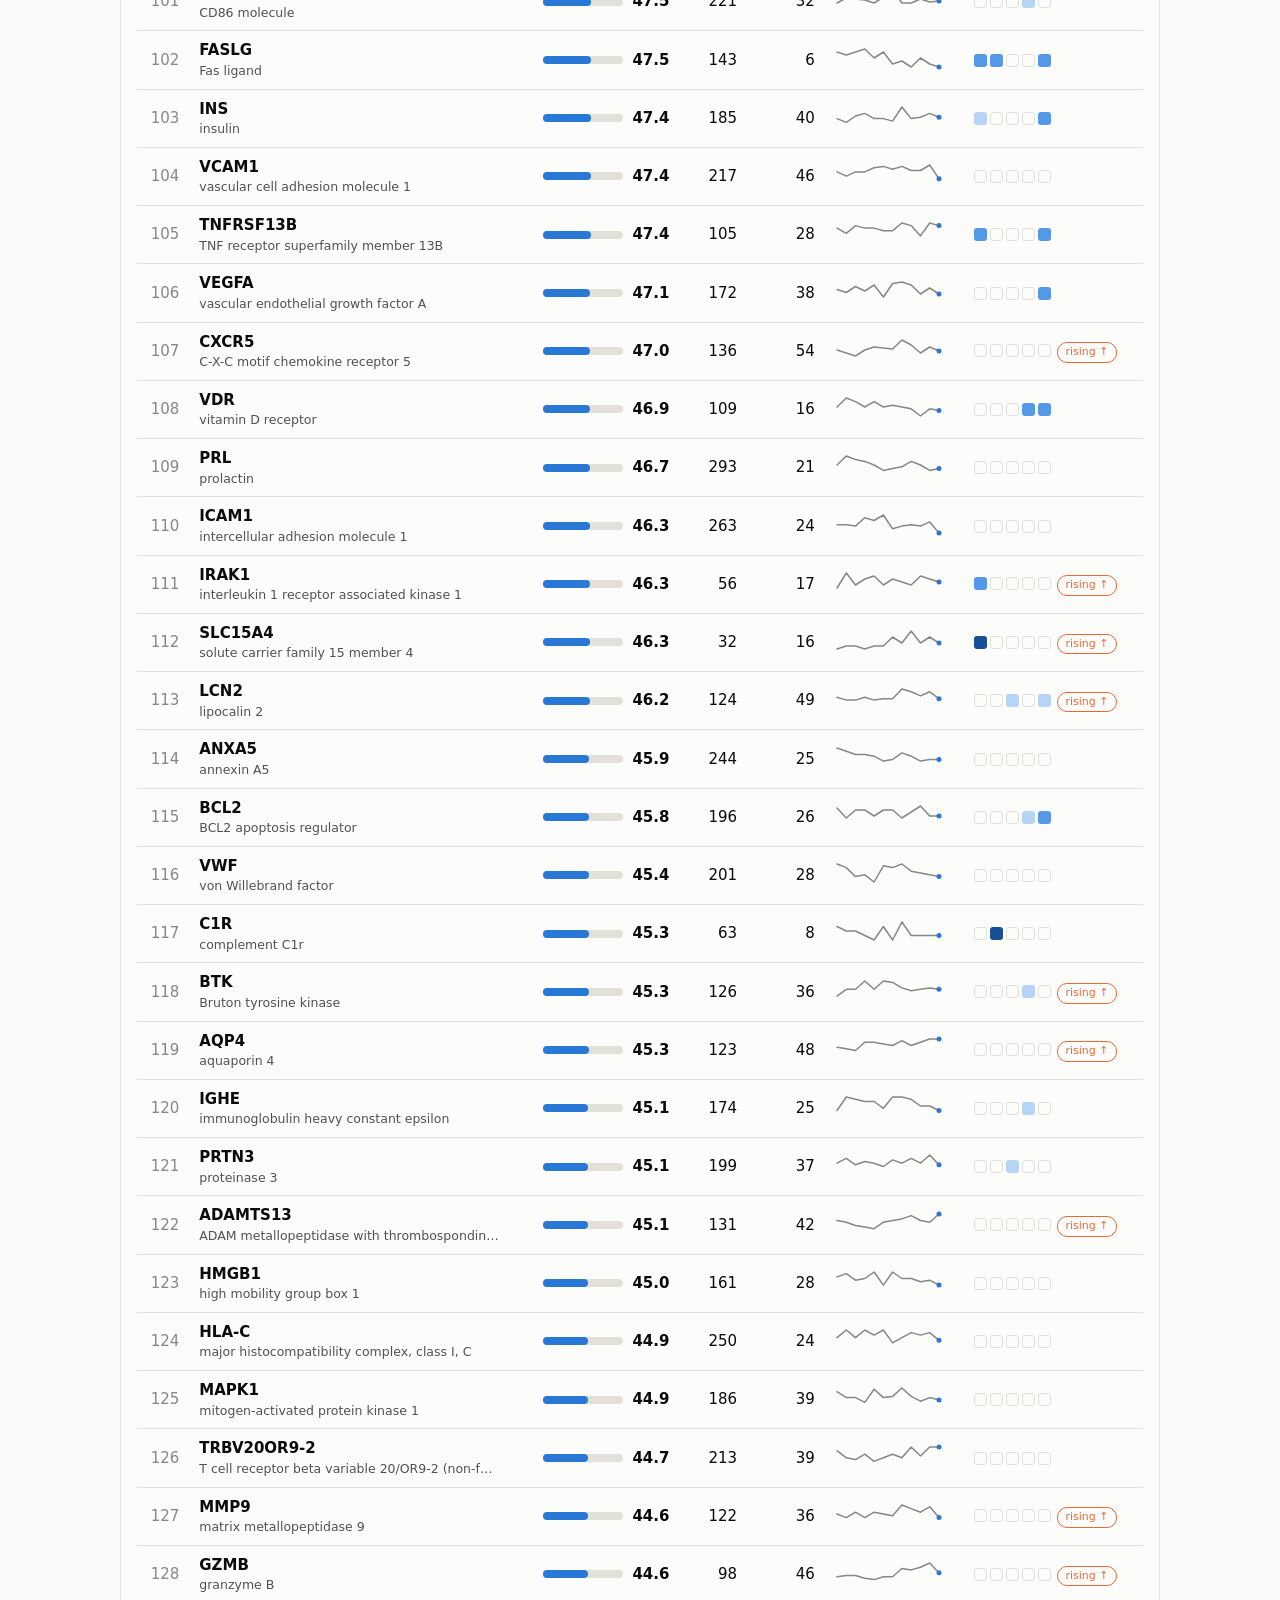
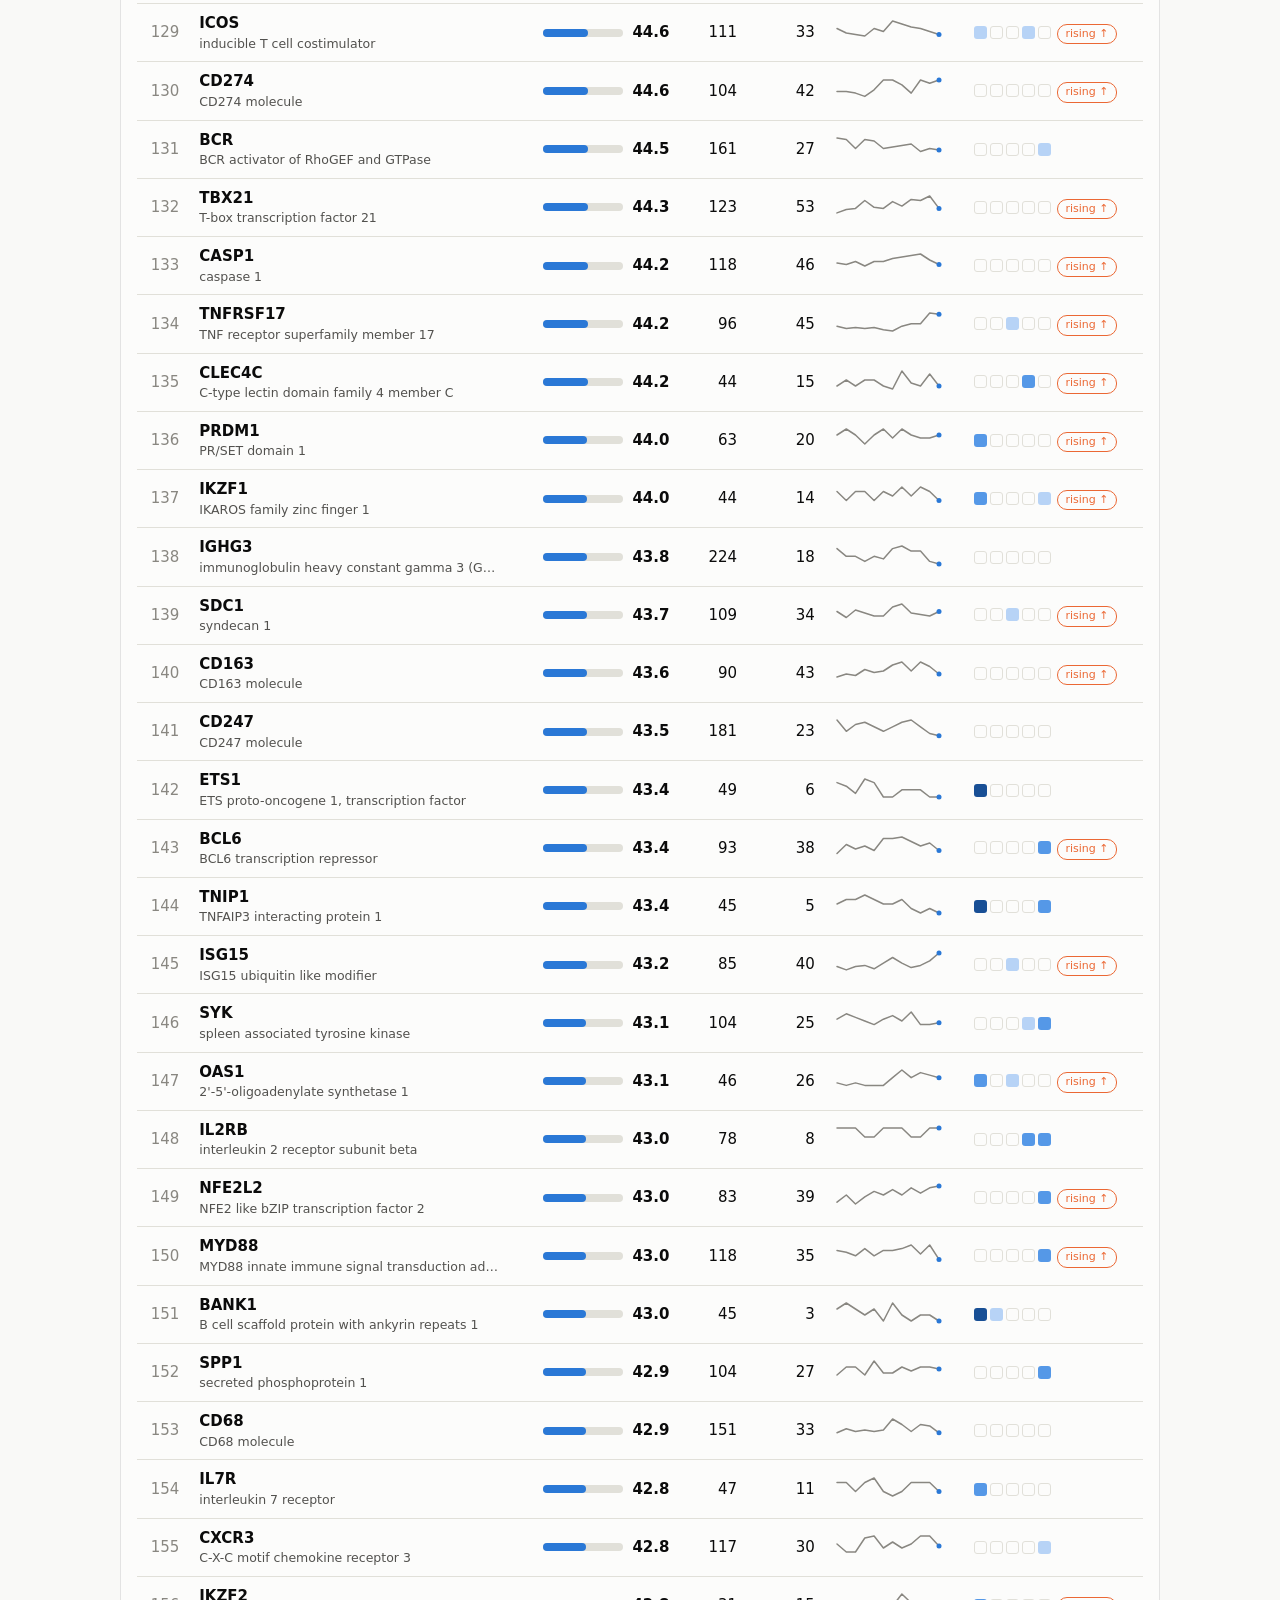
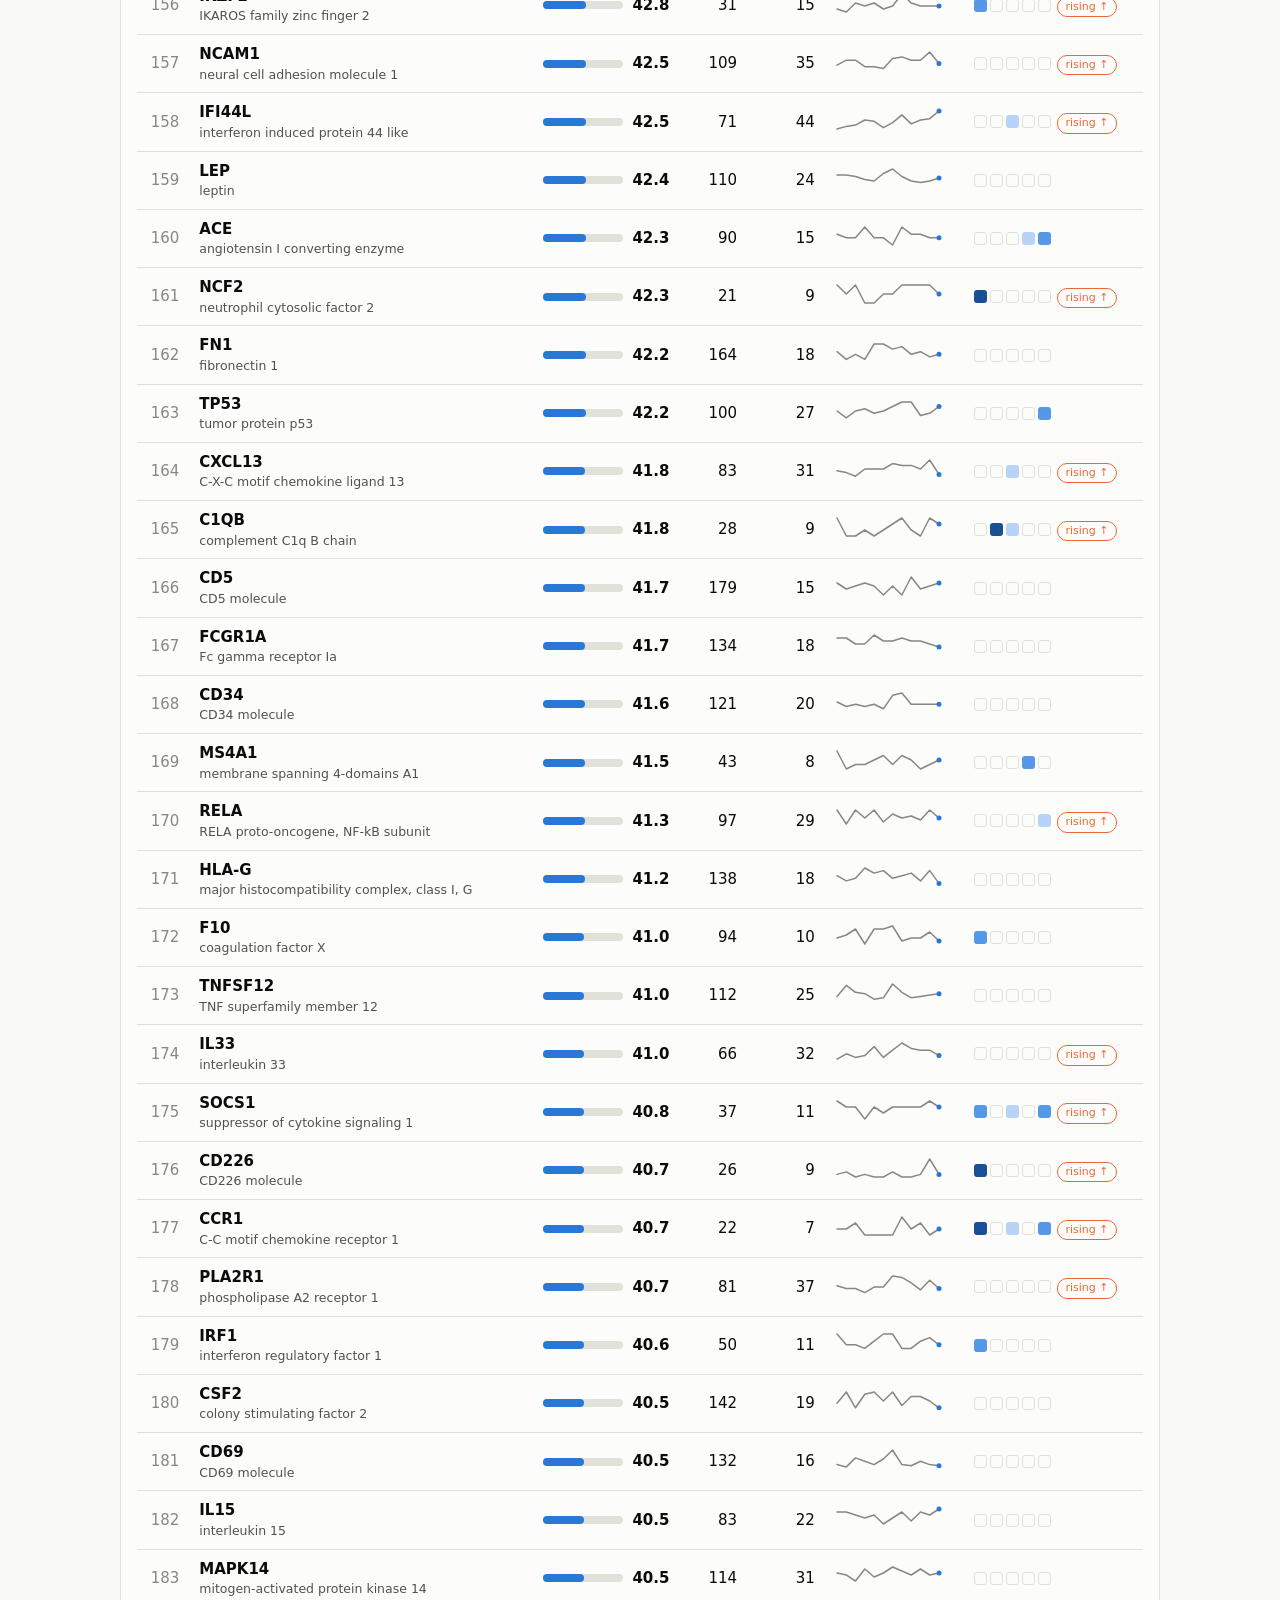
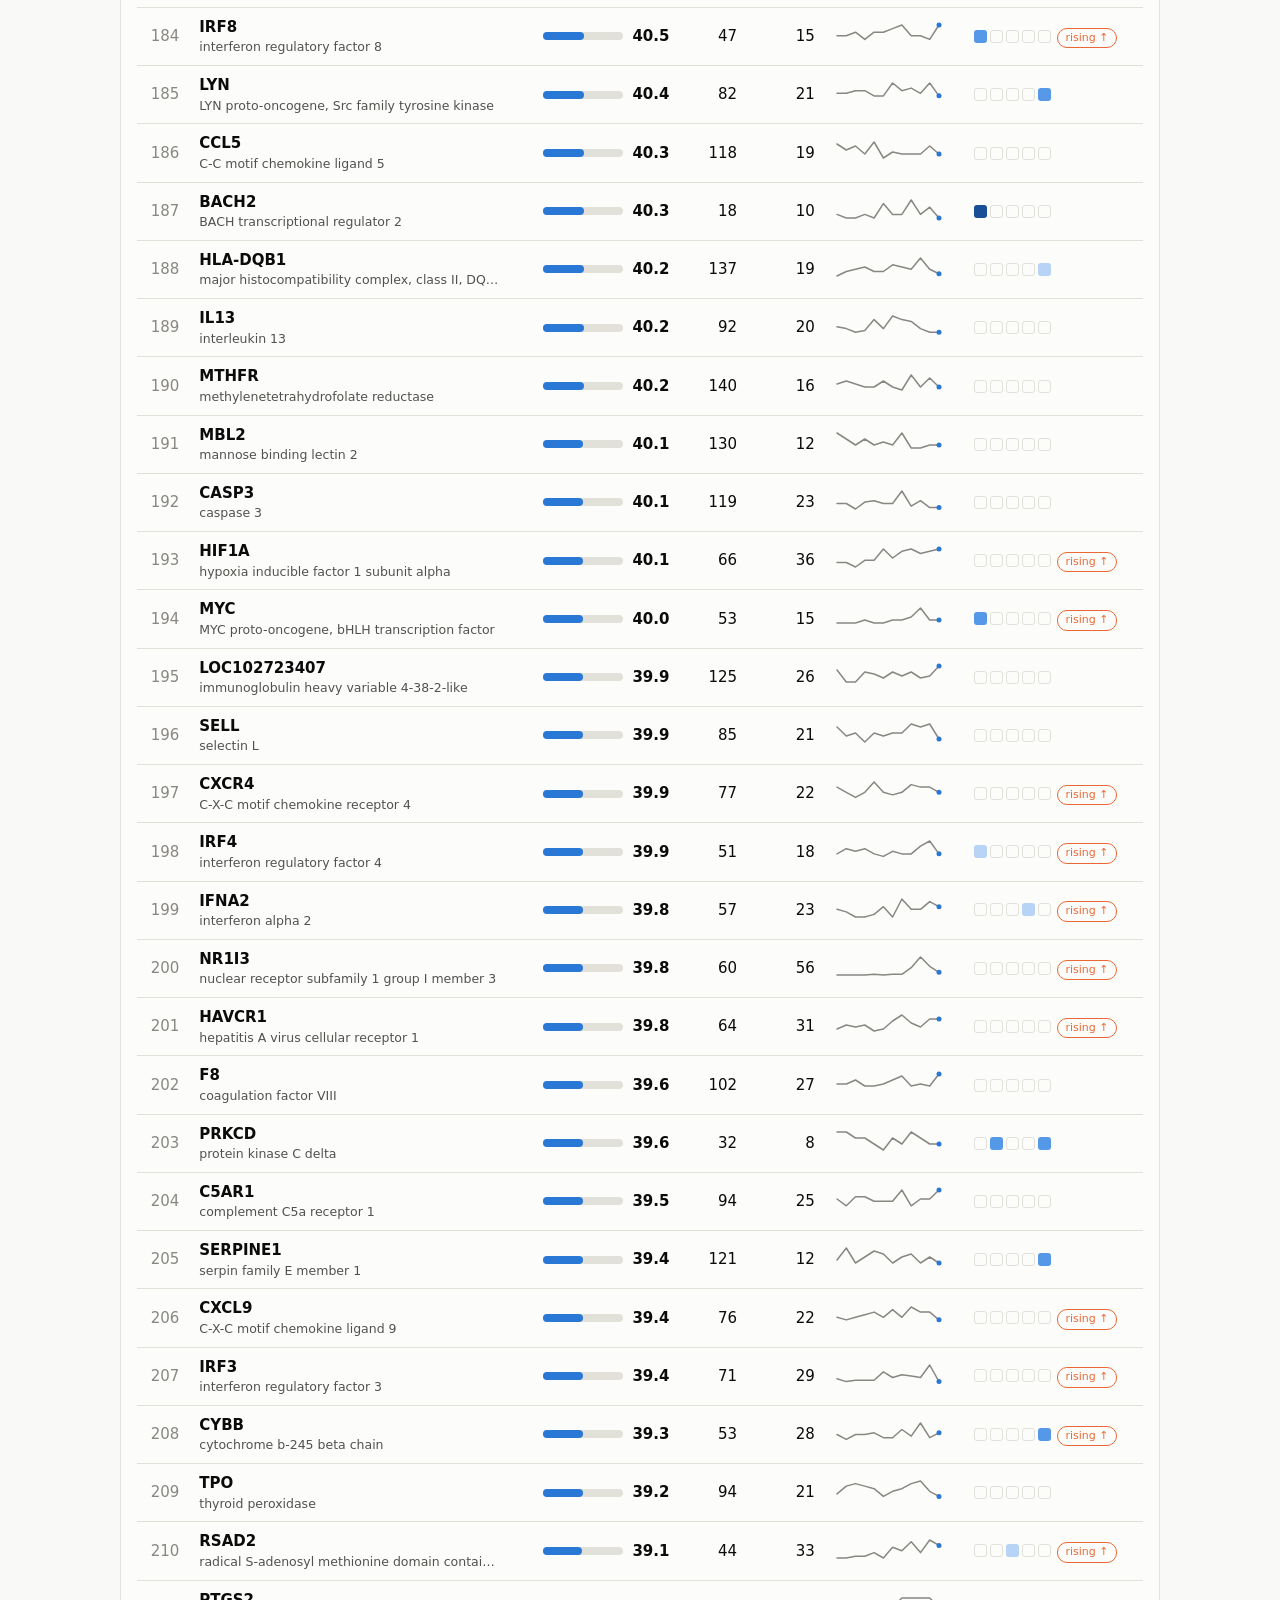
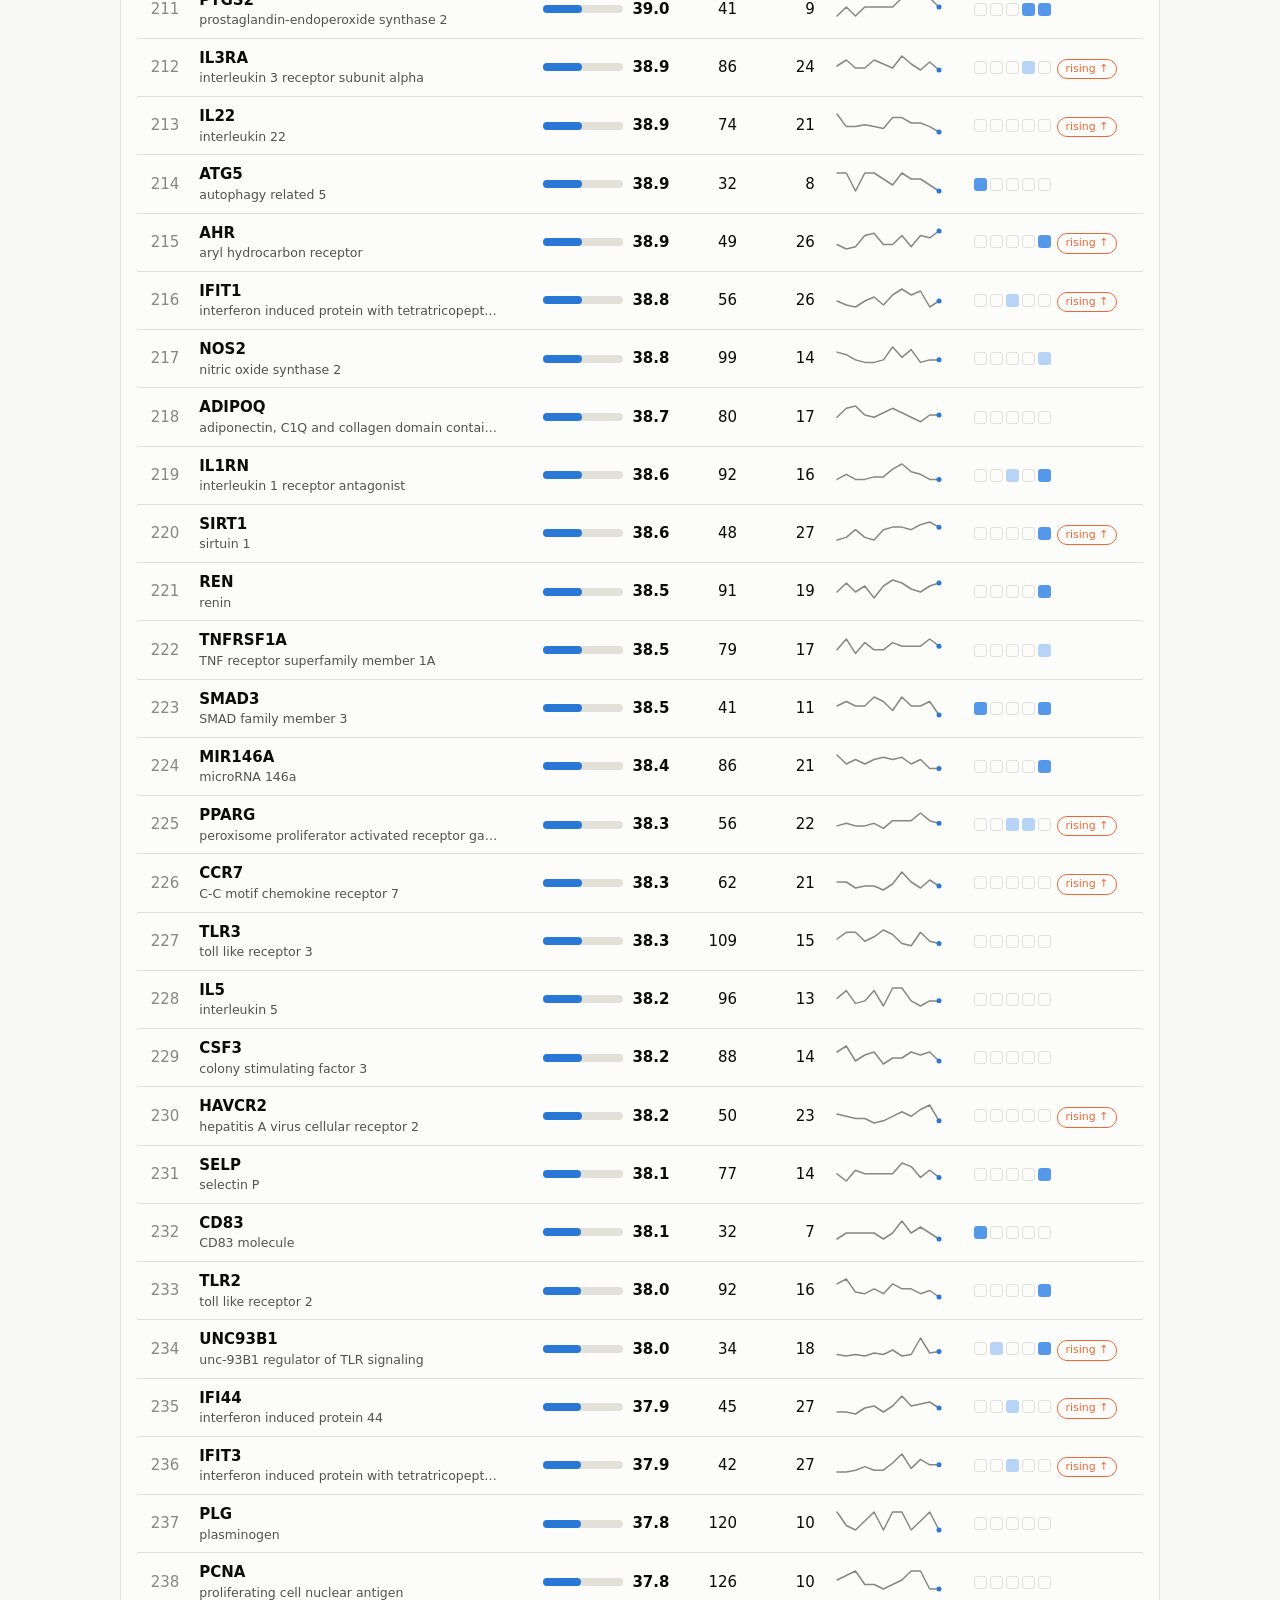
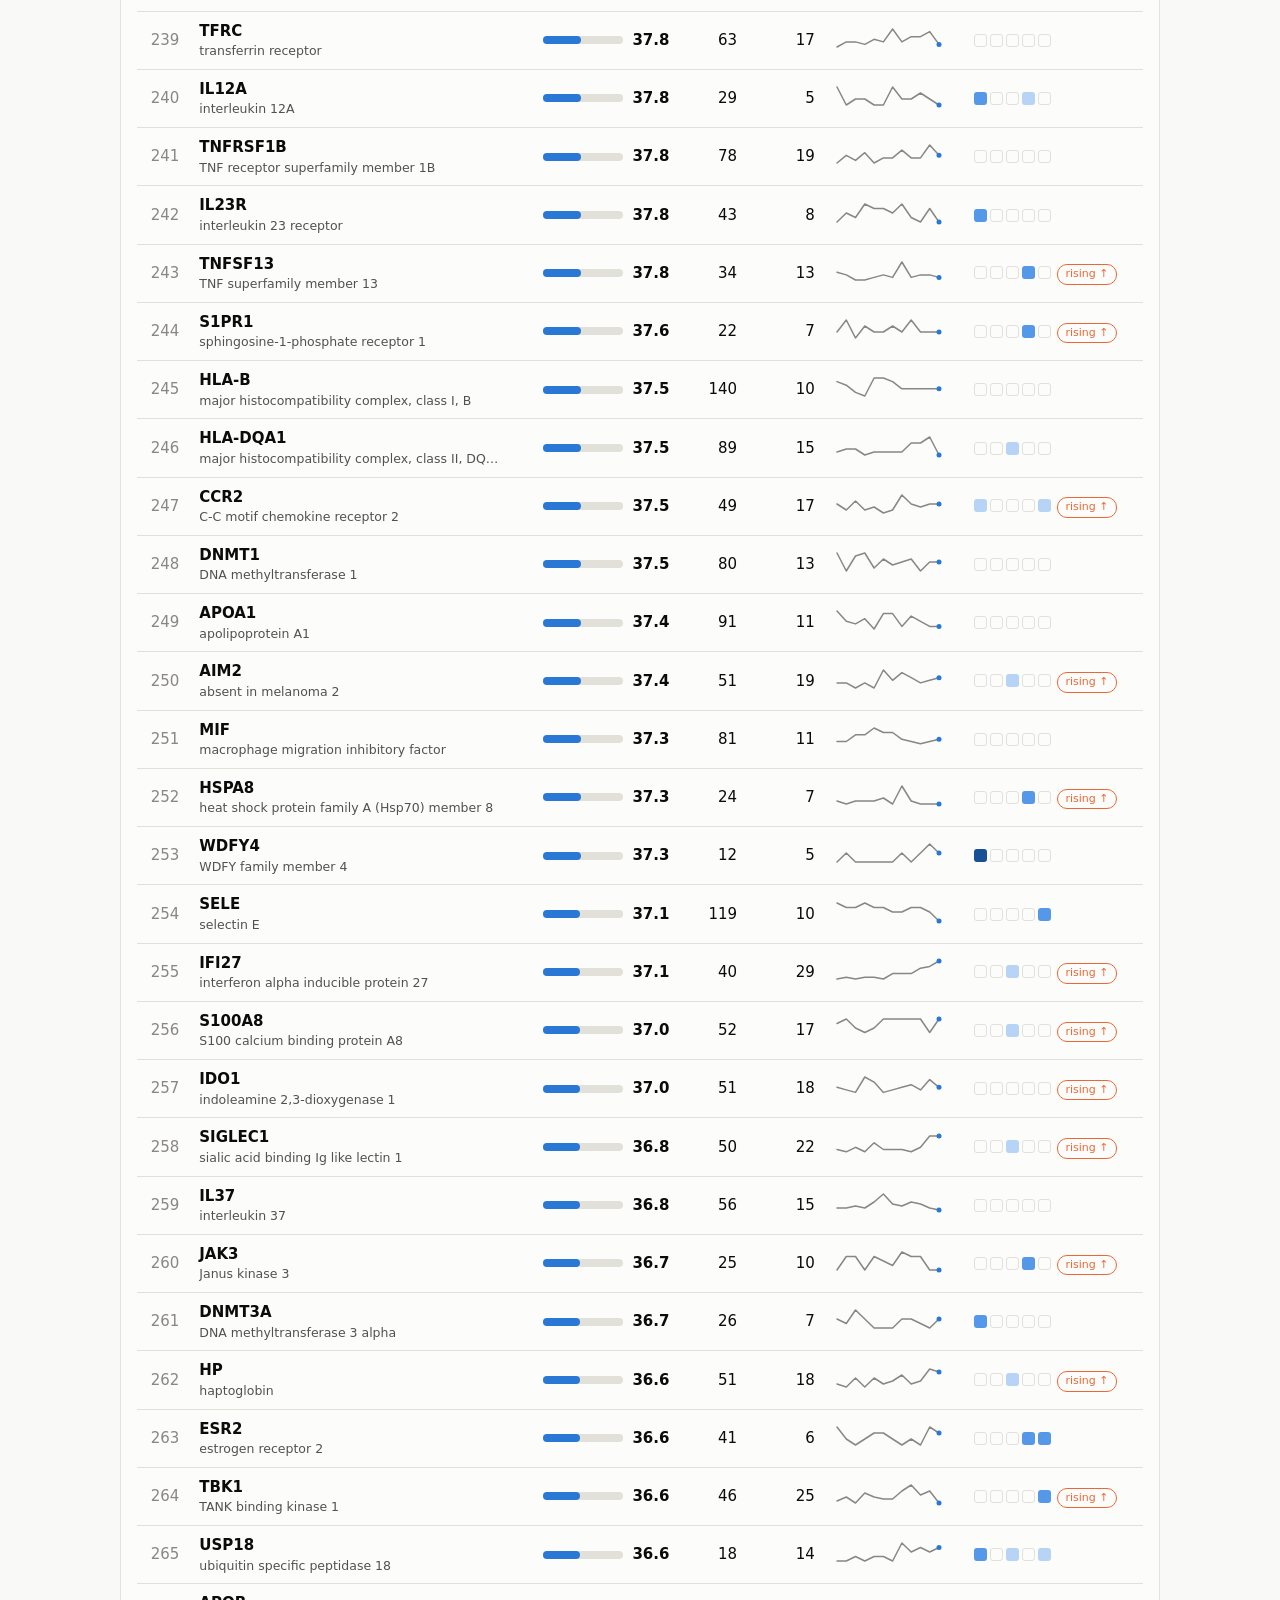
==== commit 2770958a: "add about page" ====
--- a/index.html
+++ b/index.html
@@ -27,11 +27,33 @@
     <button class="tab active" role="tab" data-view="genes" aria-selected="true">Gene leaderboard</button>
     <button class="tab" role="tab" data-view="pathways" aria-selected="false">Pathways</button>
     <button class="tab" role="tab" data-view="compare" aria-selected="false">Compare trends</button>
+    <button class="tab" role="tab" data-view="about" aria-selected="false">About</button>
   </nav>
 
   <section id="view-genes" class="view" role="tabpanel"></section>
   <section id="view-pathways" class="view" role="tabpanel" hidden></section>
   <section id="view-compare" class="view" role="tabpanel" hidden></section>
+  <section id="view-about" class="view" role="tabpanel" hidden>
+    <div id="about-dynamic"></div>
+    <!-- Edit your bio below — this card is plain HTML, no JavaScript involved. -->
+    <div class="card" id="about-compiler">
+      <h2>About the compiler</h2>
+      <p><strong>Ali Eastman Oku</strong> is a Computational Biologist at the New York Genome
+        Center with dual Master's degrees in Computer Science and Biology. Ali specializes in
+        engineering robust computational pipelines and web-based tools that translate complex
+        multi-omic data into actionable insights for human disease research, and is driven by
+        open science, translational genomics, and building intuitive platforms that accelerate
+        target and biomarker discovery.</p>
+      <p class="sub">
+        <a href="https://www.linkedin.com/in/ali-eastman-oku/" rel="noopener">LinkedIn</a>
+        · <a href="https://github.com/Eastmanmd" rel="noopener">GitHub</a>
+        · <a href="https://github.com/Eastmanmd/LupusExplorer" rel="noopener">Project repository</a>
+      </p>
+      <p class="sub">This site aggregates public research data and is provided as a research
+        aid only — it is not medical advice. If you have lupus or think you might,
+        please talk to a rheumatologist.</p>
+    </div>
+  </section>
   <section id="view-detail" class="view" hidden></section>
 
   <div id="loading" class="loading">Loading data…</div>
--- a/styles.css
+++ b/styles.css
@@ -209,6 +209,17 @@
 .table-toggle { background: none; border: none; color: var(--series-1); font: inherit; font-size: 13px; cursor: pointer; padding: 0; }
 .table-toggle:hover { text-decoration: underline; }
 
+/* ---- about ---- */
+.callout-line { stroke: var(--baseline); stroke-width: 1; }
+.callout-title { fill: var(--ink); font-size: 13px; font-weight: 600; }
+.callout-sub { fill: var(--ink-2); font-size: 11.5px; }
+.donut-center { fill: var(--ink); font-size: 22px; font-weight: 600; }
+.about-h3 { font-size: 14px; margin: 18px 0 6px; }
+.about-grid { display: grid; grid-template-columns: 1.4fr 1fr; gap: 24px; align-items: start; }
+.donut-box { max-width: 280px; }
+.legend-stack { flex-direction: column; gap: 4px; }
+@media (max-width: 720px) { .about-grid { grid-template-columns: 1fr; } }
+
 .loading { text-align: center; color: var(--muted); padding: 60px 0; }
 .site-footer { color: var(--muted); font-size: 12.5px; padding: 24px 20px 40px; }
 .muted { color: var(--muted); }
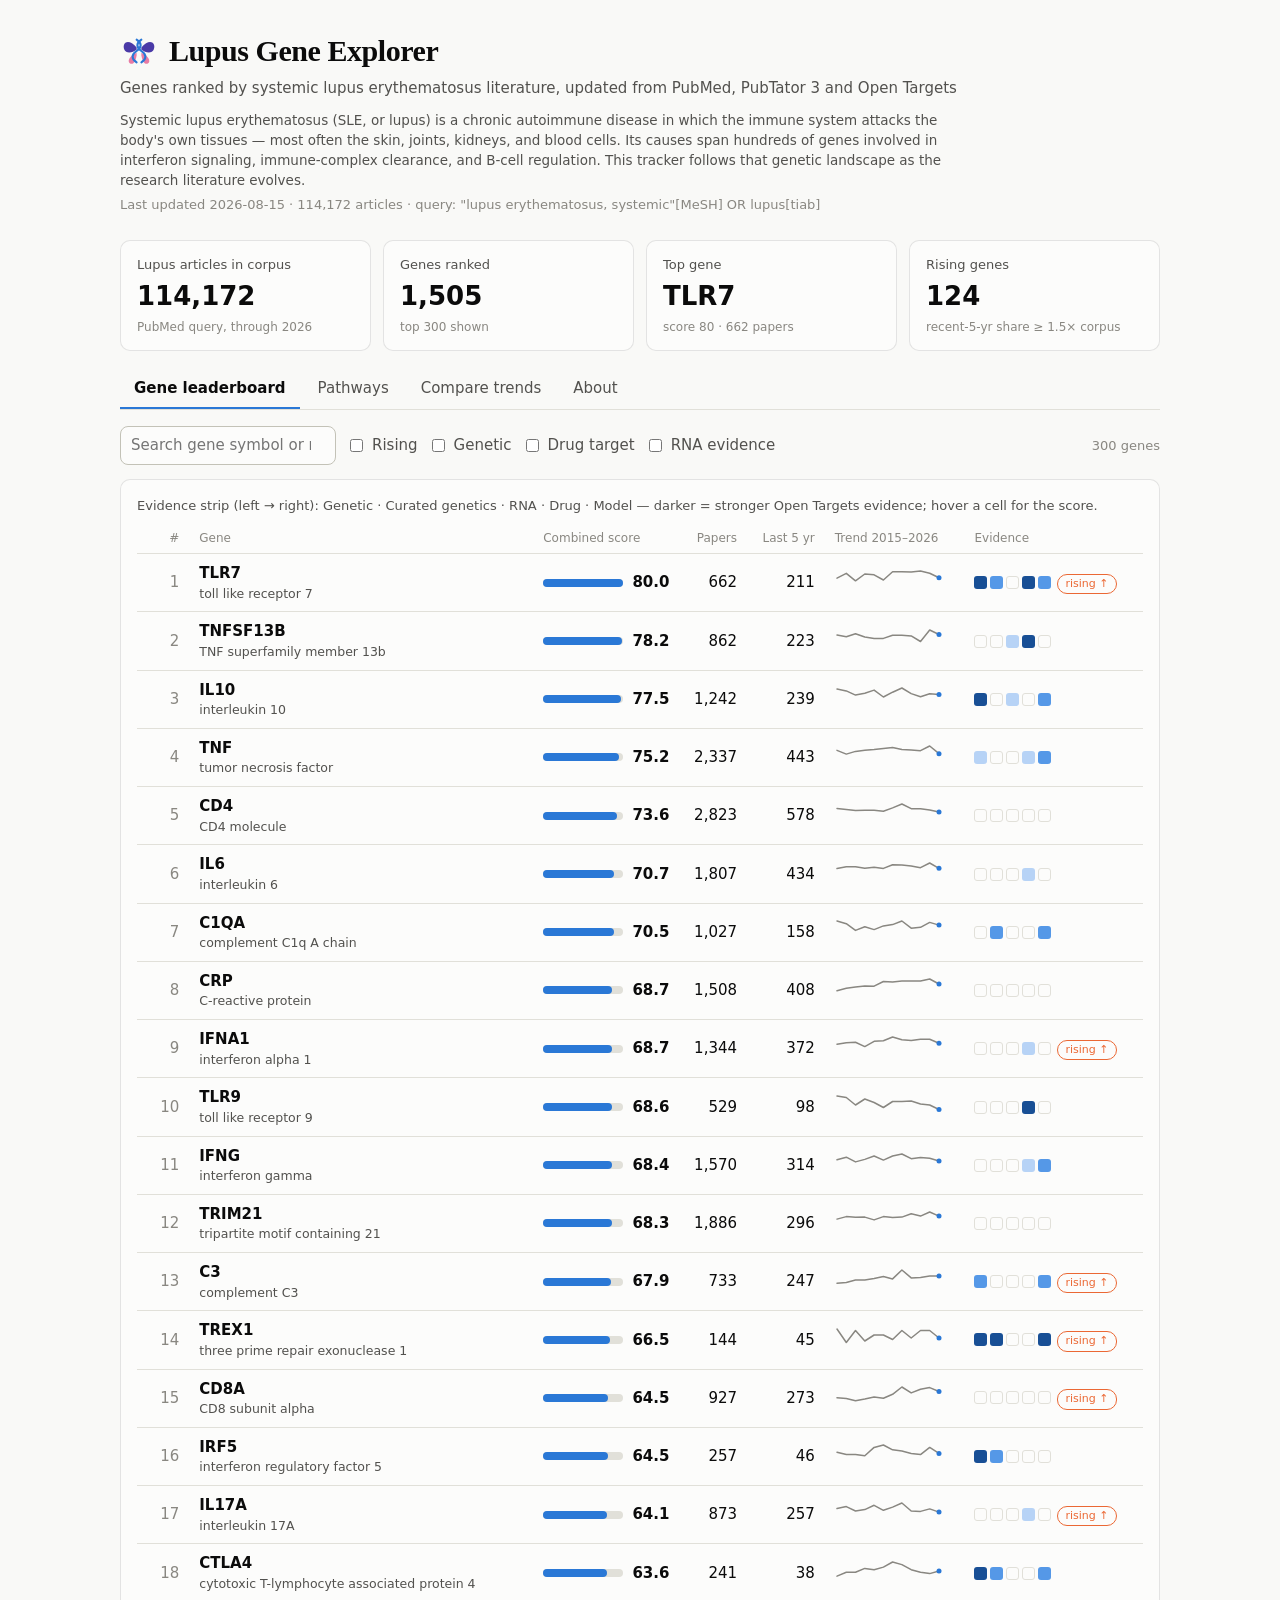
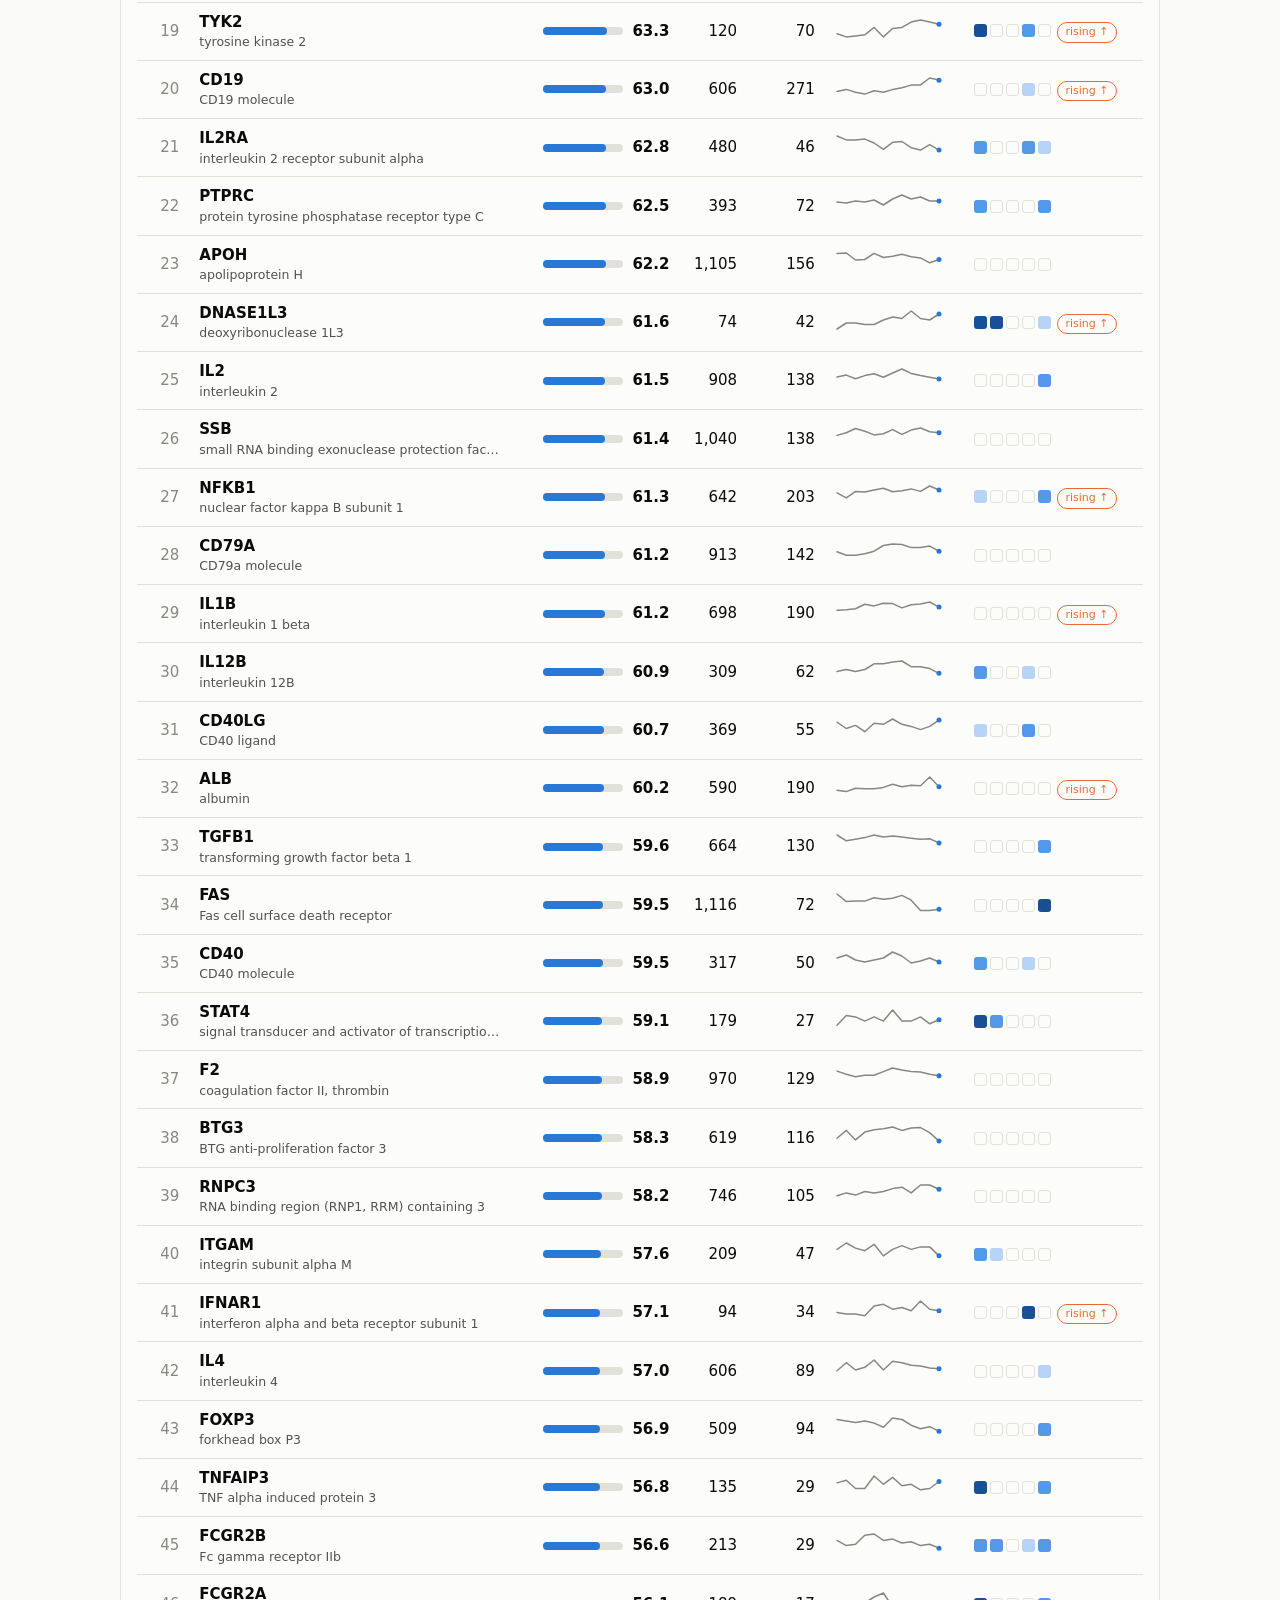
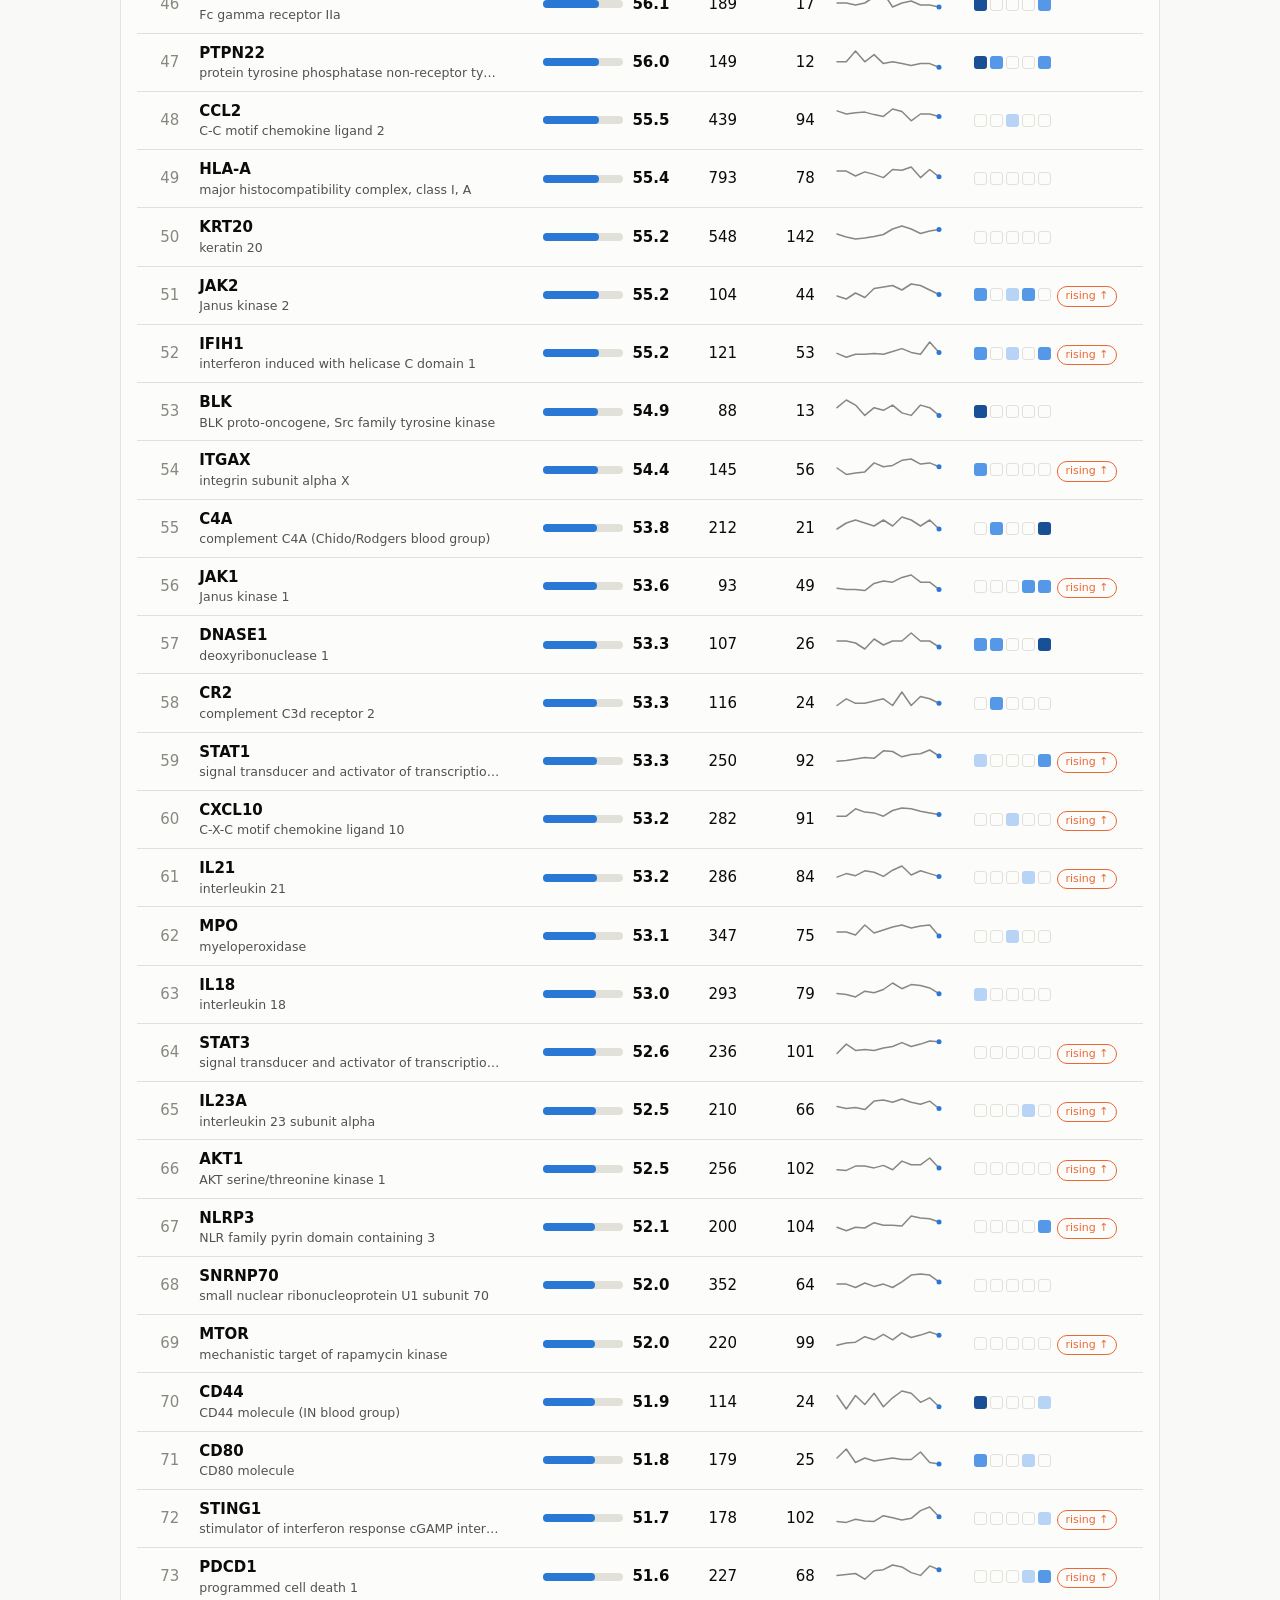
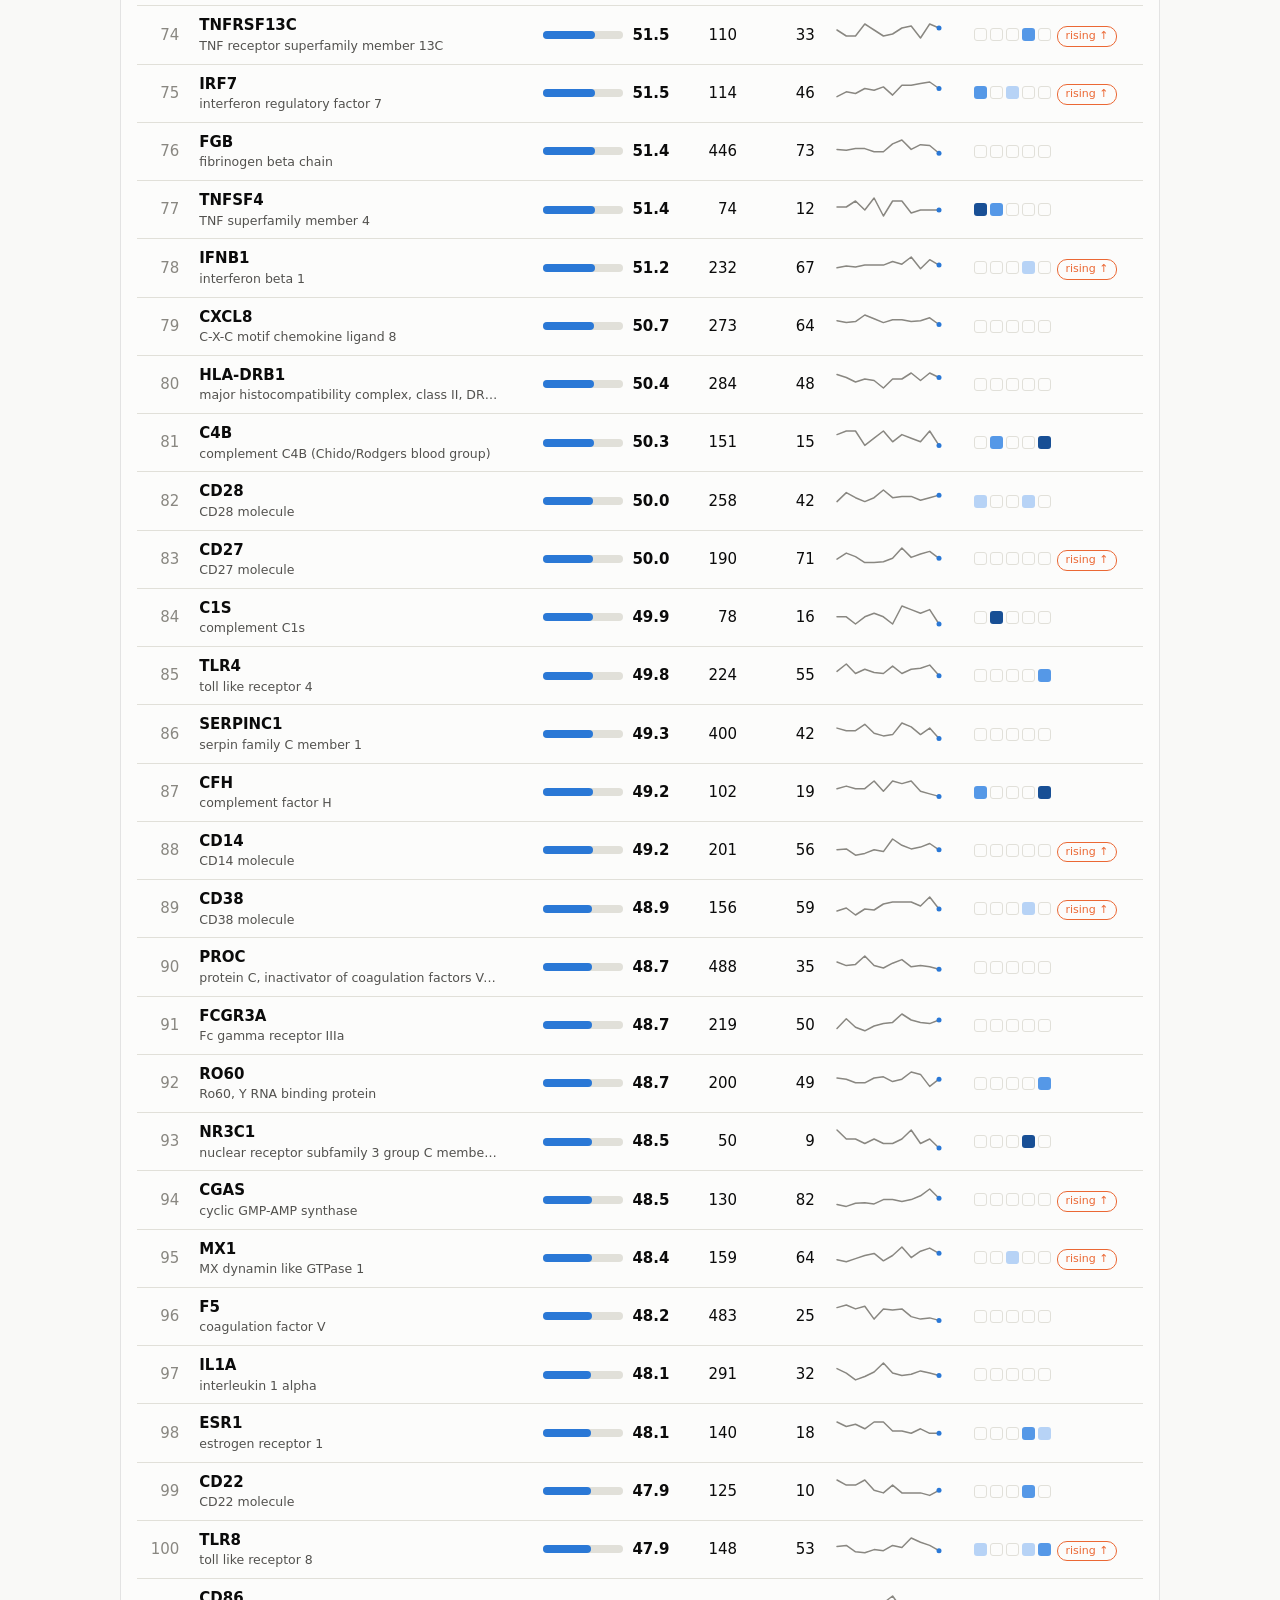
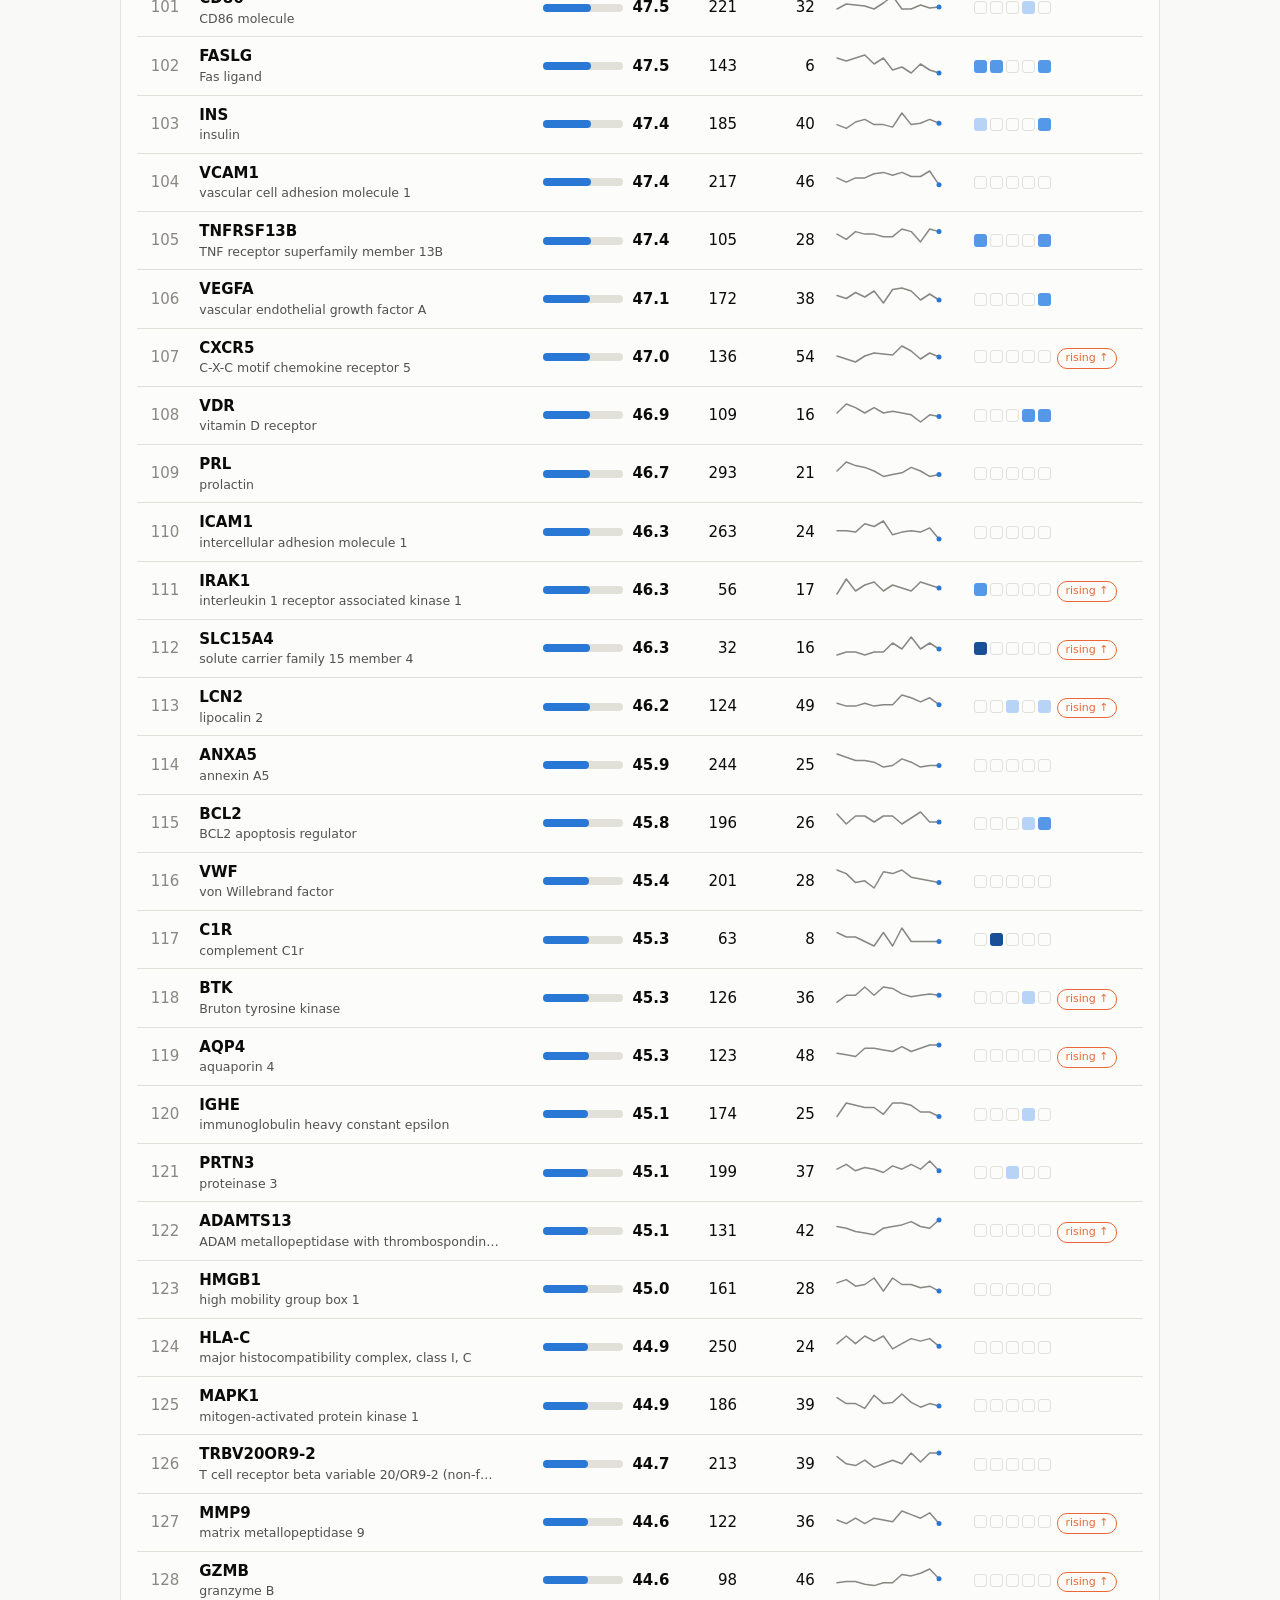
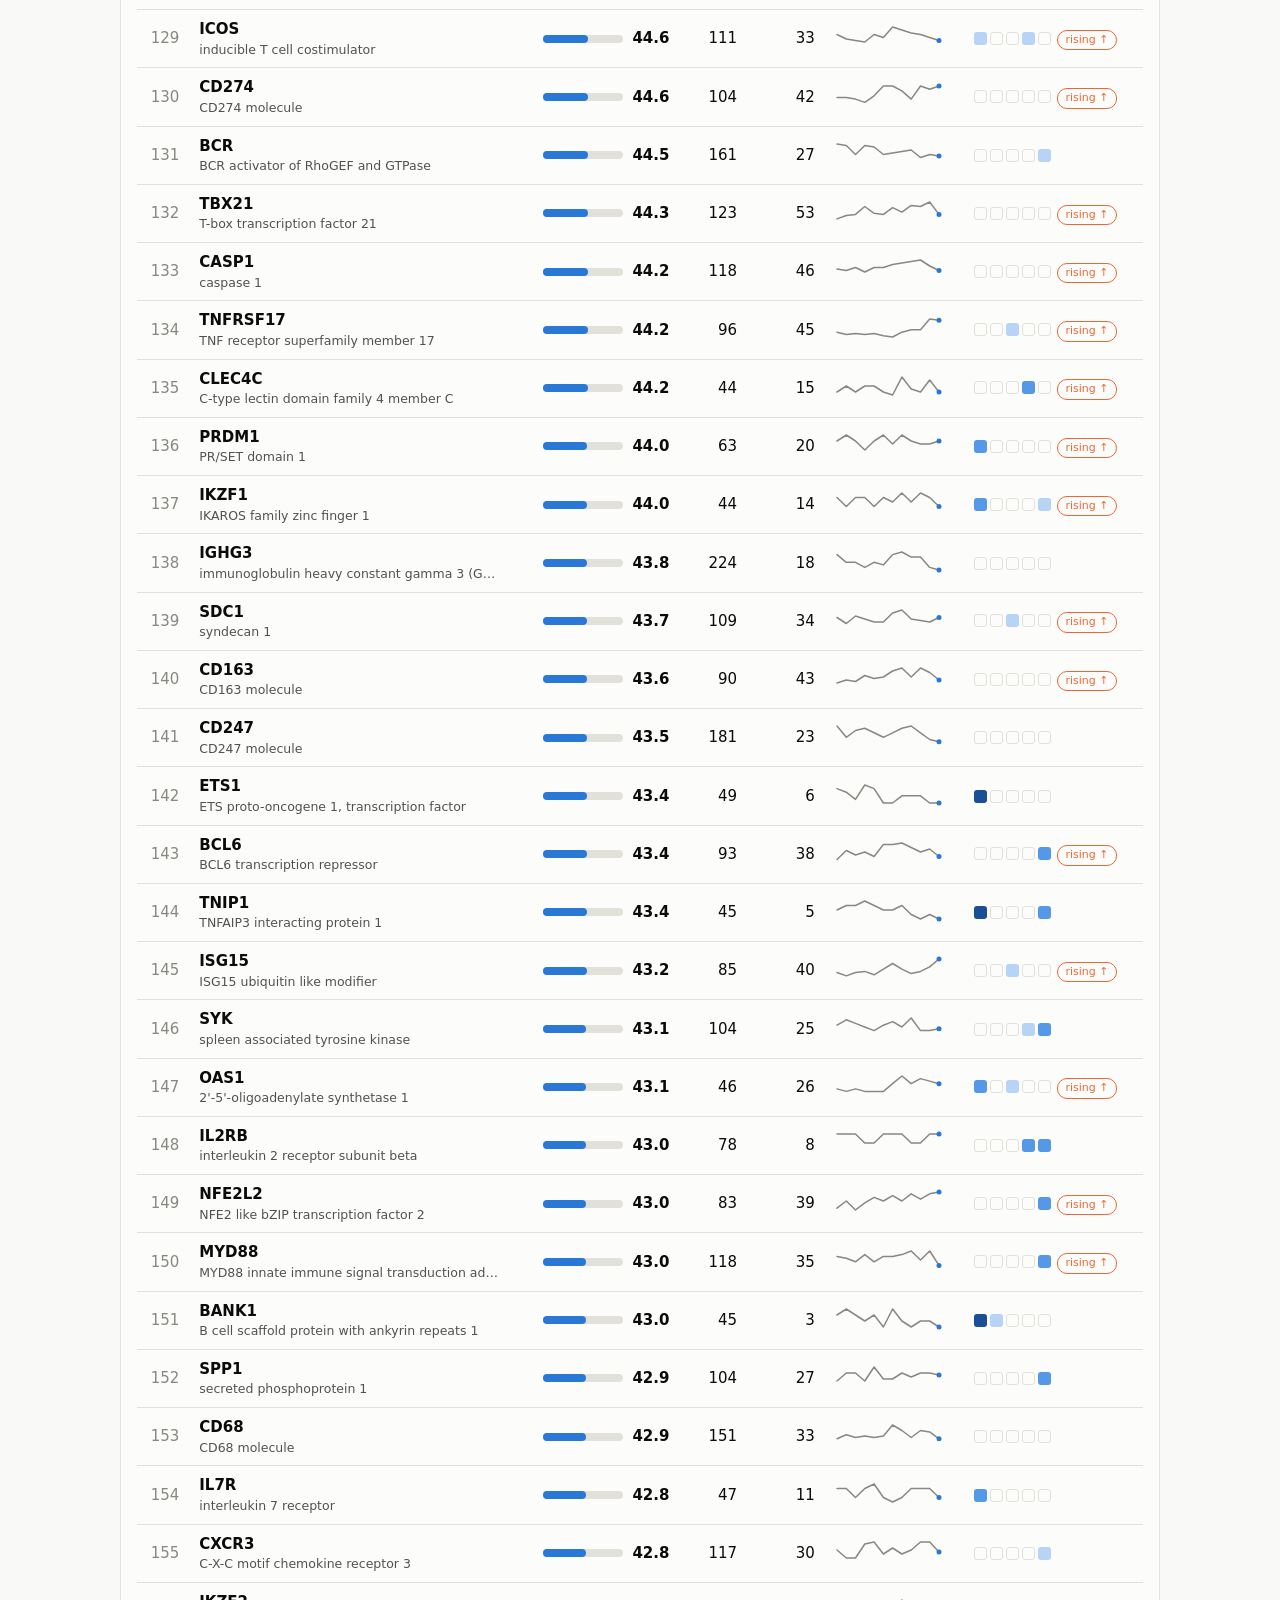
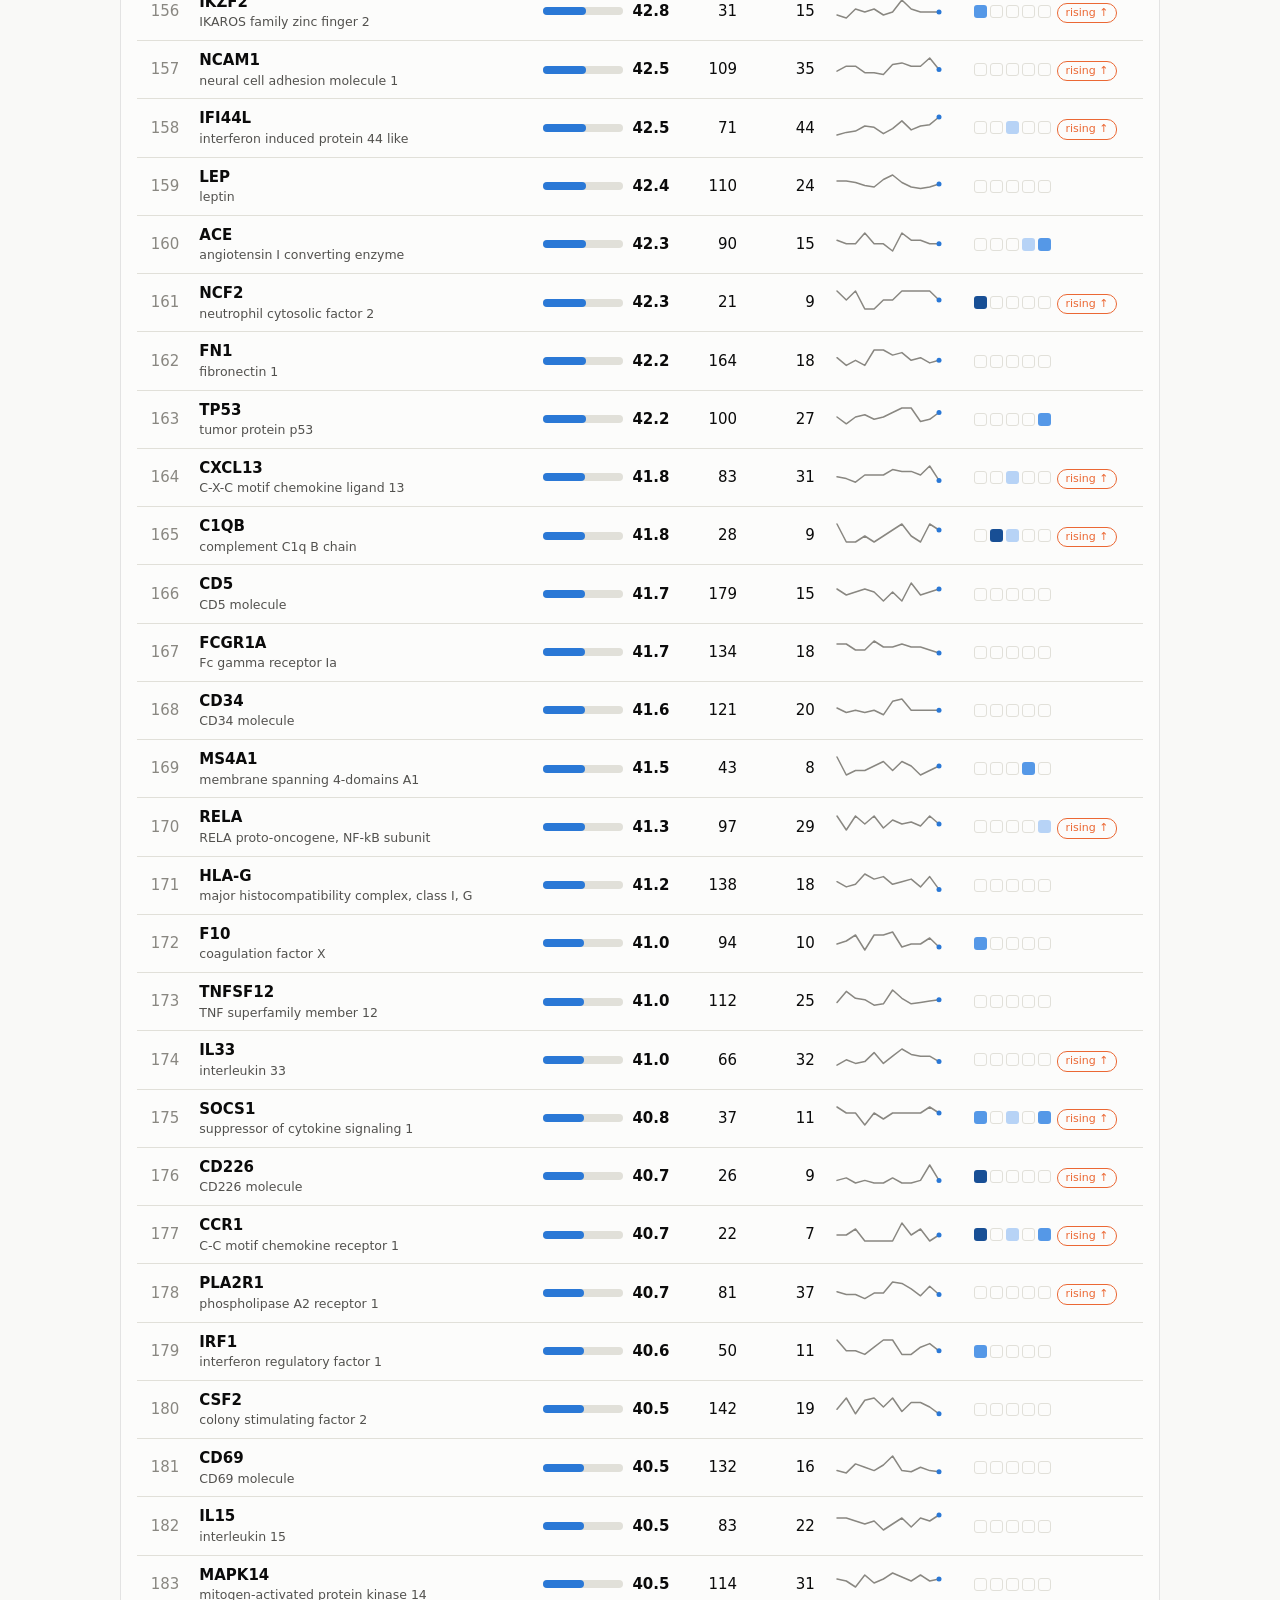
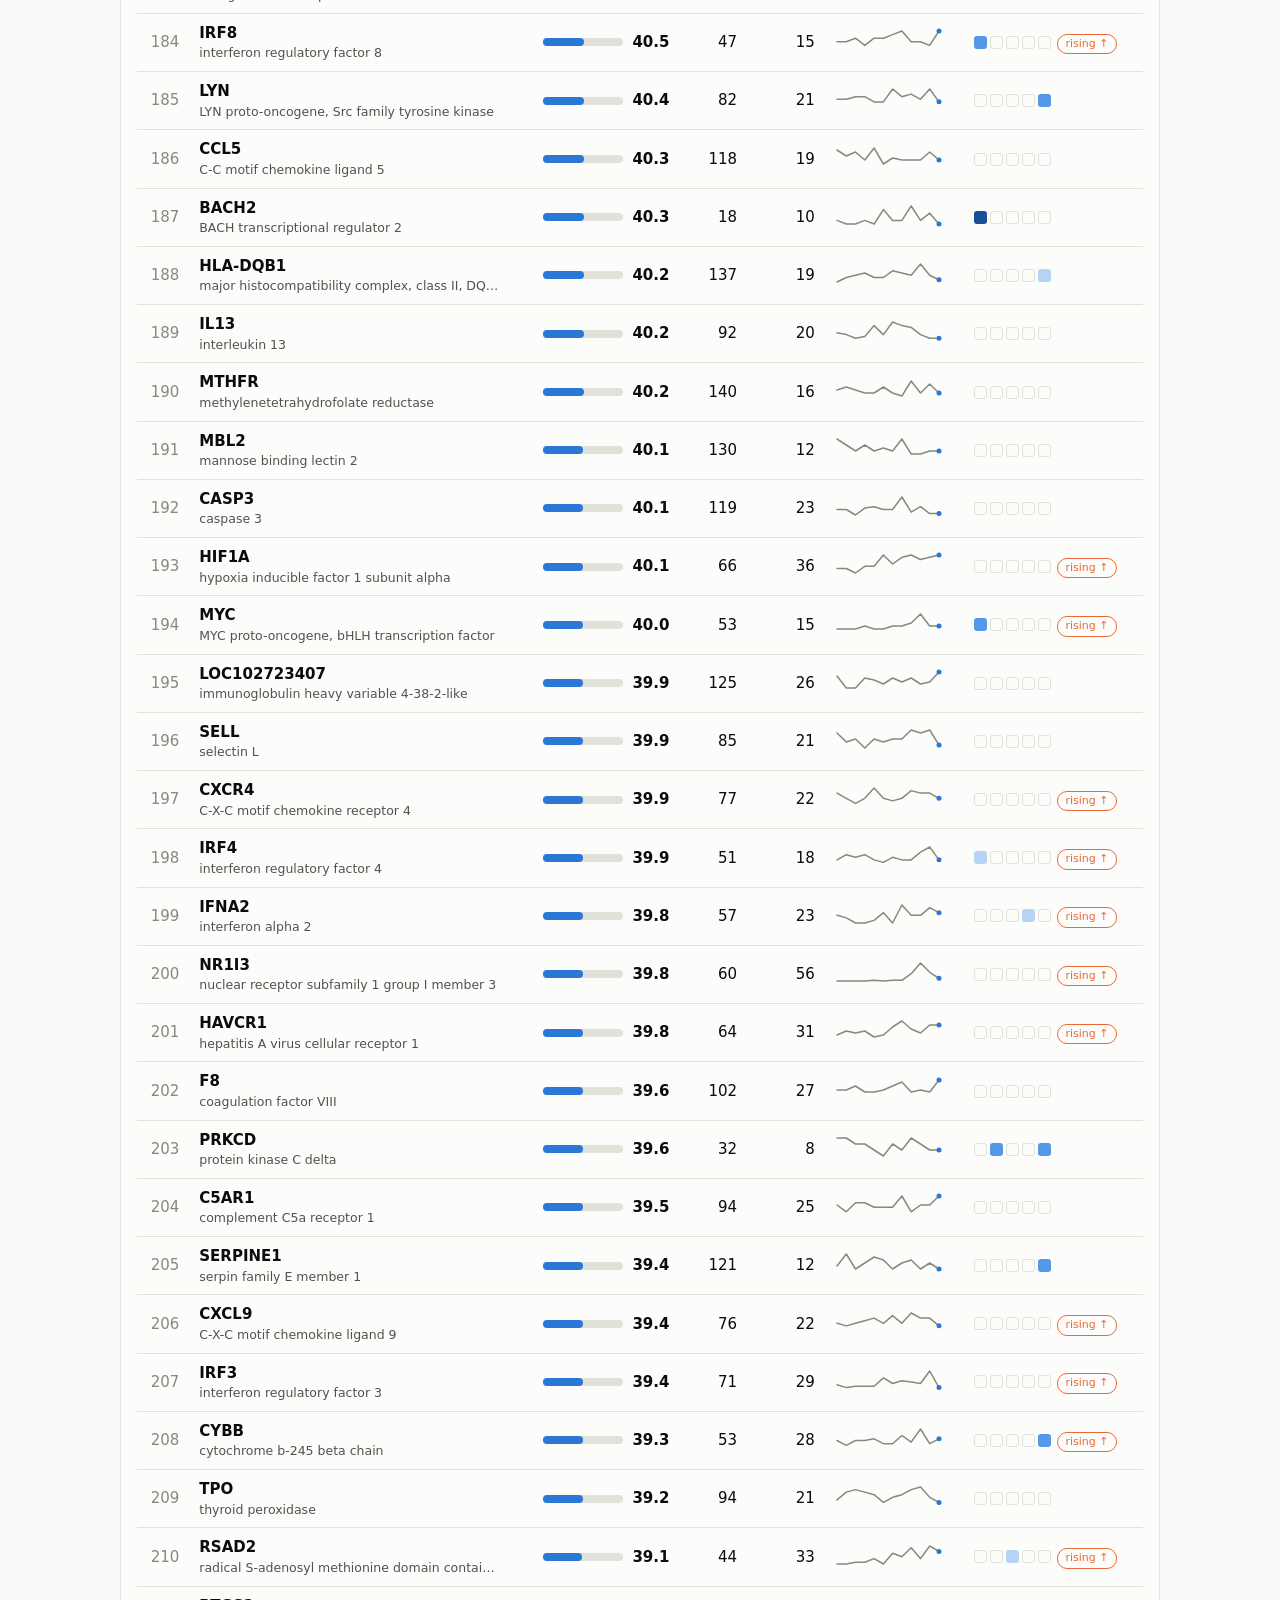
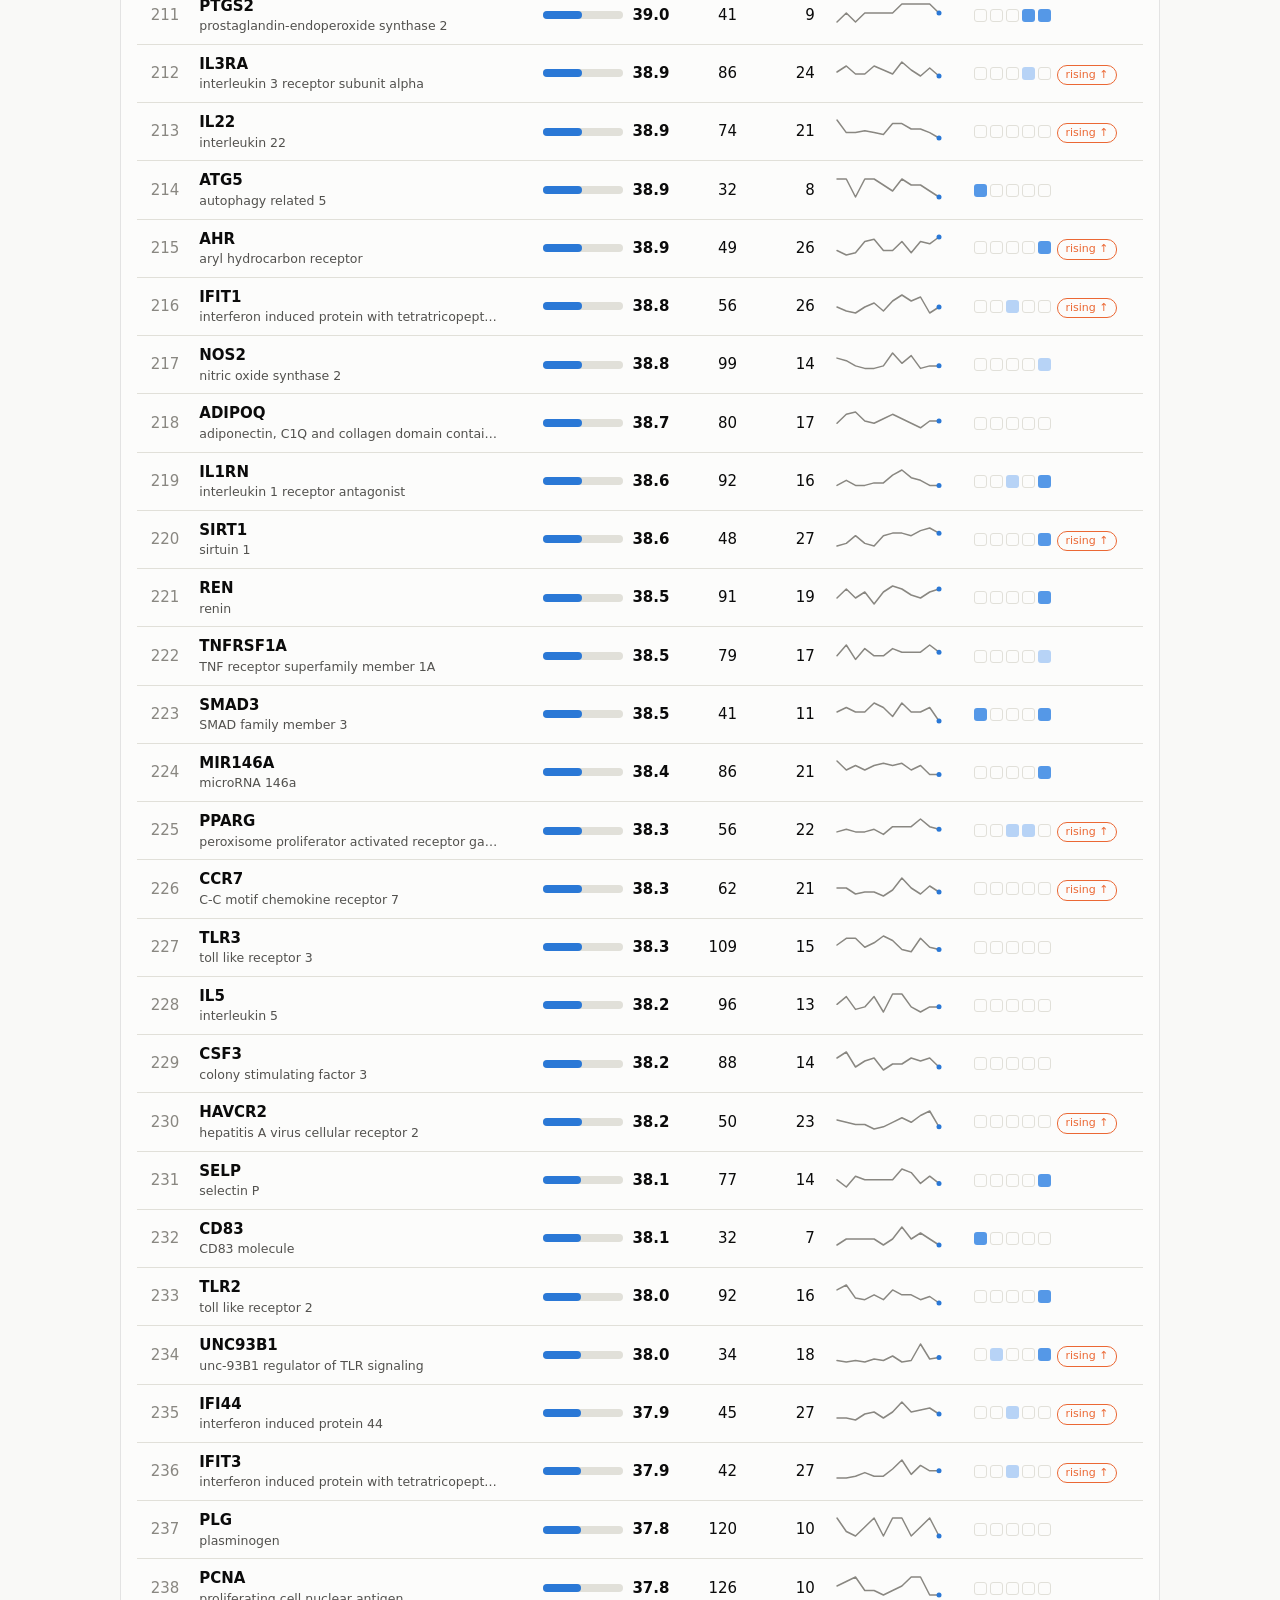
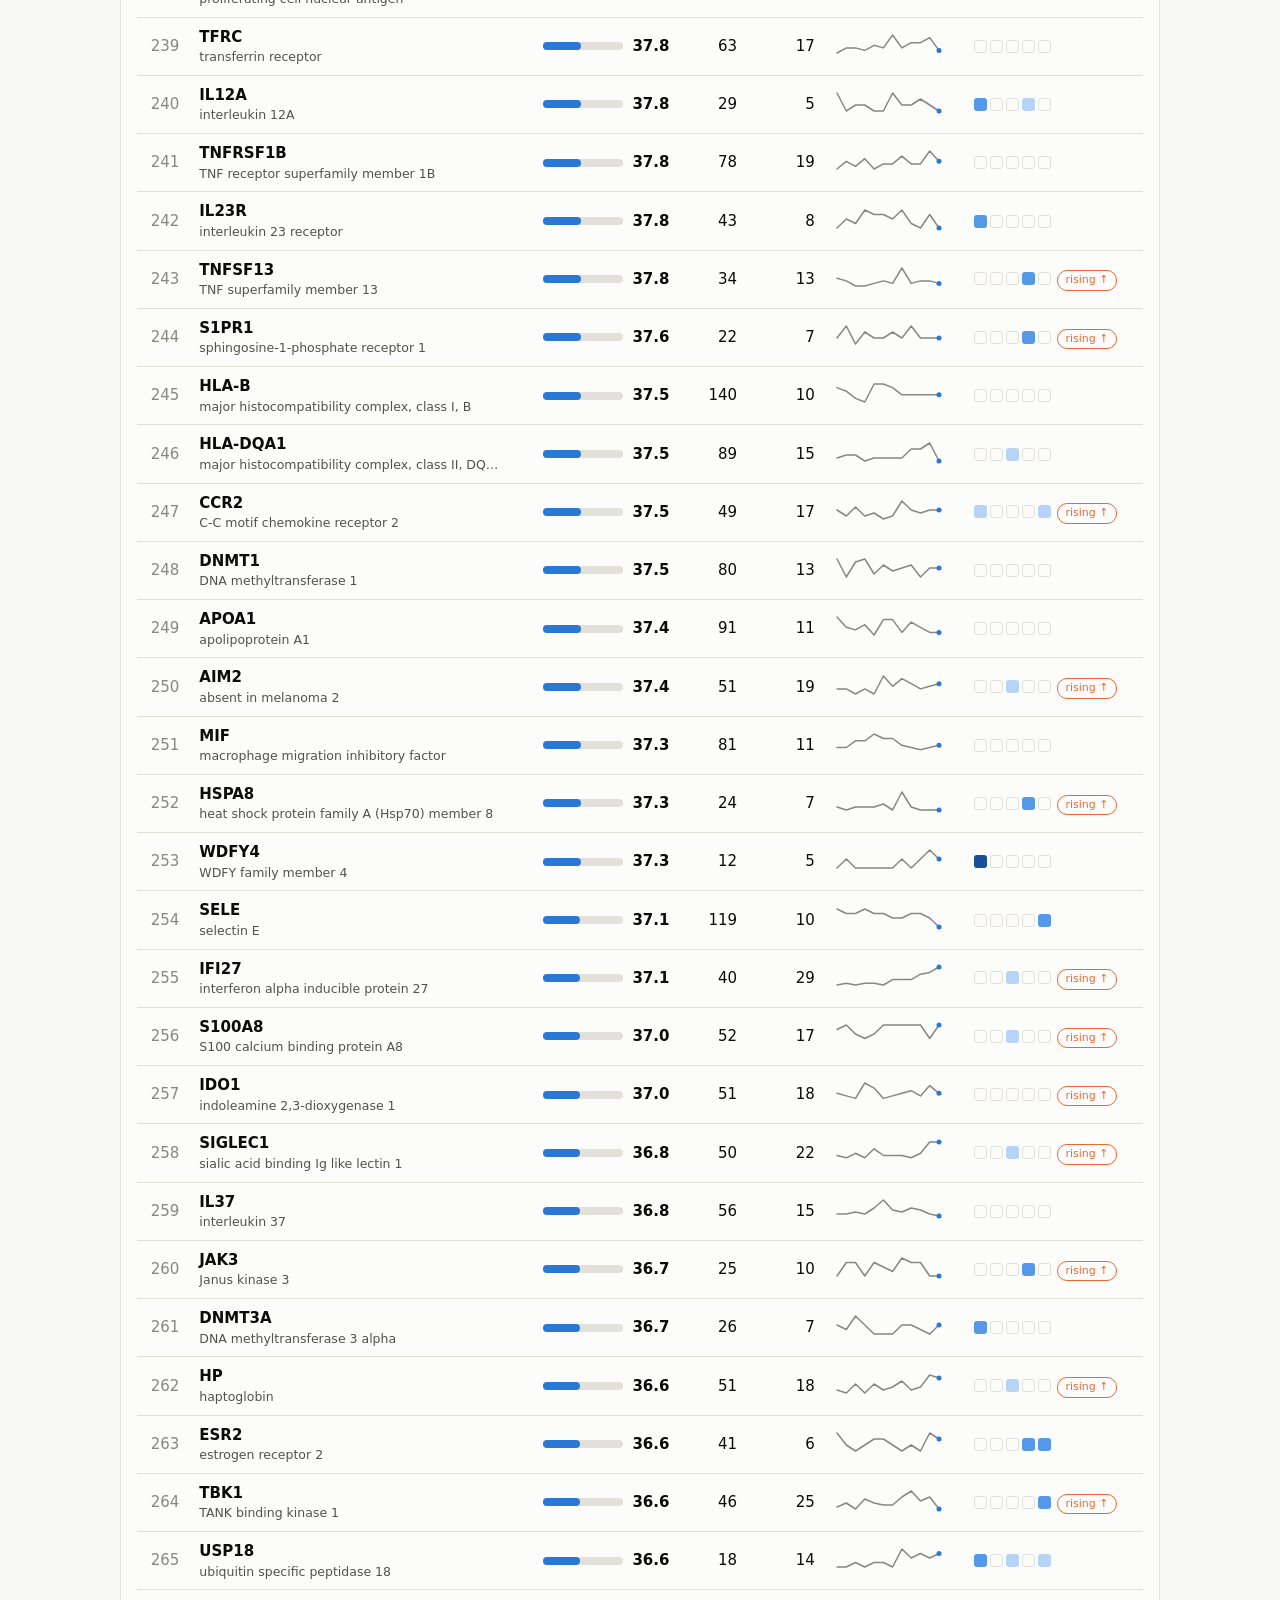
==== commit 3f31237b: "improve UI on main page" ====
--- a/index.html
+++ b/index.html
@@ -4,13 +4,20 @@
 <meta charset="utf-8">
 <meta name="viewport" content="width=device-width, initial-scale=1">
 <title>Lupus Gene Explorer — literature-ranked genes &amp; pathways</title>
-<link rel="icon" href="data:image/svg+xml,<svg xmlns='http://www.w3.org/2000/svg' viewBox='0 0 100 100'><text y='.9em' font-size='90'>🧬</text></svg>">
+<link rel="icon" href="logo.svg" type="image/svg+xml">
 <link rel="stylesheet" href="styles.css">
 </head>
 <body>
 <header class="site-header">
   <div class="wrap">
-    <h1>Lupus Gene Explorer</h1>
+    <h1><svg class="logo" viewBox="0 0 64 64" aria-hidden="true" focusable="false">
+      <path fill="var(--organ-joint)" d="M28 26 C15 10 3 17 7 29 C10 37 21 35 28 30 Z"/>
+      <path fill="var(--organ-joint)" d="M36 26 C49 10 61 17 57 29 C54 37 43 35 36 30 Z"/>
+      <path fill="var(--organ-brain)" d="M28 35 C17 40 11 49 17 53 C23 56 27 47 28 39 Z"/>
+      <path fill="var(--organ-brain)" d="M36 35 C47 40 53 49 47 53 C41 56 37 47 36 39 Z"/>
+      <path stroke="var(--series-1)" d="M28 13 C37 19 37 26 28 32 C19 38 19 45 28 51" fill="none" stroke-width="3.5" stroke-linecap="round"/>
+      <path stroke="var(--series-1)" d="M36 13 C27 19 27 26 36 32 C45 38 45 45 36 51" fill="none" stroke-width="3.5" stroke-linecap="round"/>
+    </svg>Lupus Gene Explorer</h1>
     <p class="tagline">Genes ranked by systemic lupus erythematosus literature, updated from PubMed, PubTator&nbsp;3 and Open&nbsp;Targets</p>
     <p class="intro">Systemic lupus erythematosus (SLE, or lupus) is a chronic autoimmune disease in which
       the immune system attacks the body's own tissues — most often the skin, joints, kidneys, and blood
--- a/styles.css
+++ b/styles.css
@@ -20,6 +20,11 @@
   --heat-1: #b7d3f6;   /* sequential blue: low / mid / high */
   --heat-2: #5598e7;
   --heat-3: #184f95;
+  --organ-brain: #e87ba4;
+  --organ-lung: #2a78d6;
+  --organ-heart: #e34948;
+  --organ-kidney: #eb6834;
+  --organ-joint: #4a3aa7;
 }
 @media (prefers-color-scheme: dark) {
   :root:not([data-theme="light"]) {
@@ -43,6 +48,11 @@
     --heat-1: #184f95;   /* dark mode: low recedes toward surface, high brightens */
     --heat-2: #256abf;
     --heat-3: #6da7ec;
+    --organ-brain: #d55181;
+    --organ-lung: #3987e5;
+    --organ-heart: #e66767;
+    --organ-kidney: #d95926;
+    --organ-joint: #9085e9;
   }
 }
 
@@ -58,7 +68,18 @@
 .wrap { max-width: 1080px; margin: 0 auto; padding: 0 20px; }
 
 .site-header { padding: 28px 0 8px; }
-.site-header h1 { margin: 0; font-size: 26px; }
+.site-header h1 {
+  margin: 0;
+  display: flex;
+  align-items: center;
+  gap: 11px;
+  /* Wordmark only — the rest of the UI stays in the system sans. */
+  font-family: "Iowan Old Style", "Palatino Linotype", Palatino, "Book Antiqua", Georgia, serif;
+  font-size: 30px;
+  font-weight: 600;
+  letter-spacing: -0.015em;
+}
+.site-header .logo { width: 38px; height: 38px; flex: none; }
 .tagline { margin: 4px 0 0; color: var(--ink-2); }
 .intro { margin: 10px 0 0; color: var(--ink-2); font-size: 13.5px; max-width: 860px; }
 .provenance { margin: 4px 0 0; color: var(--muted); font-size: 13px; }
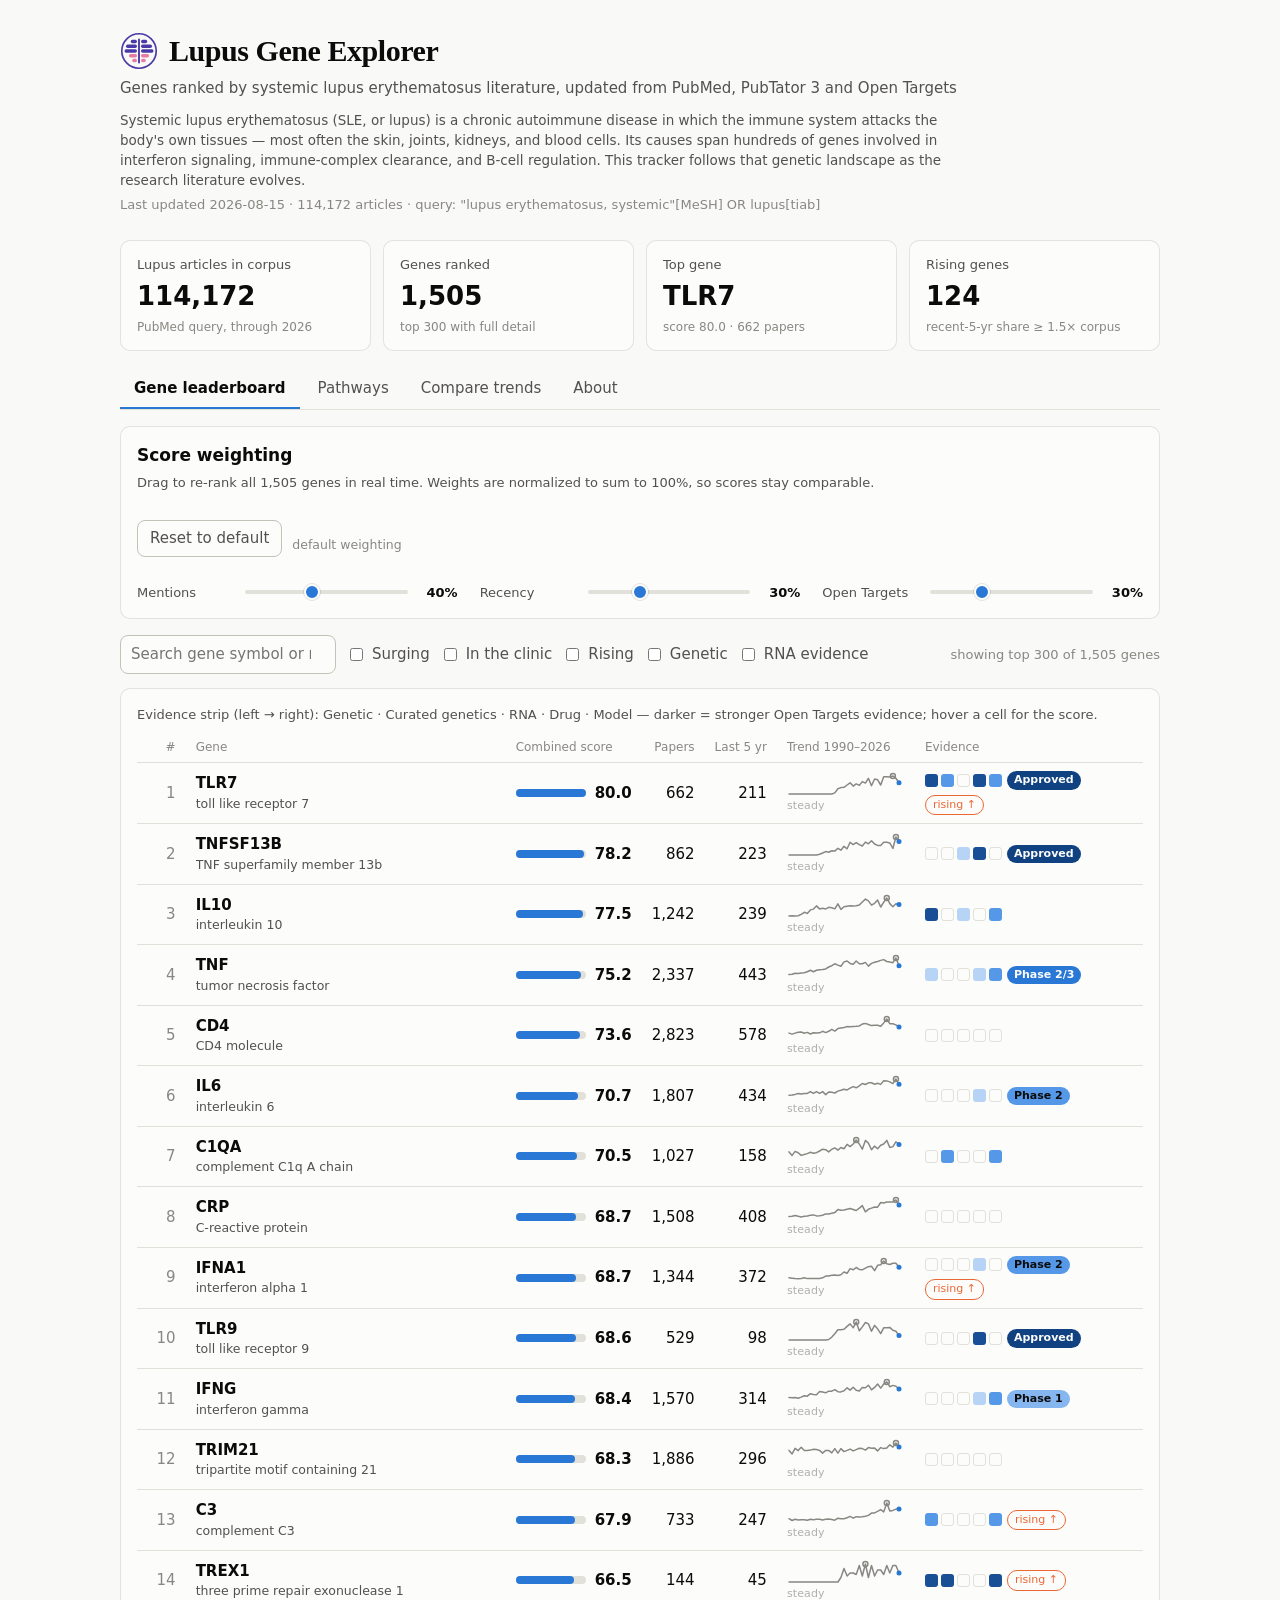
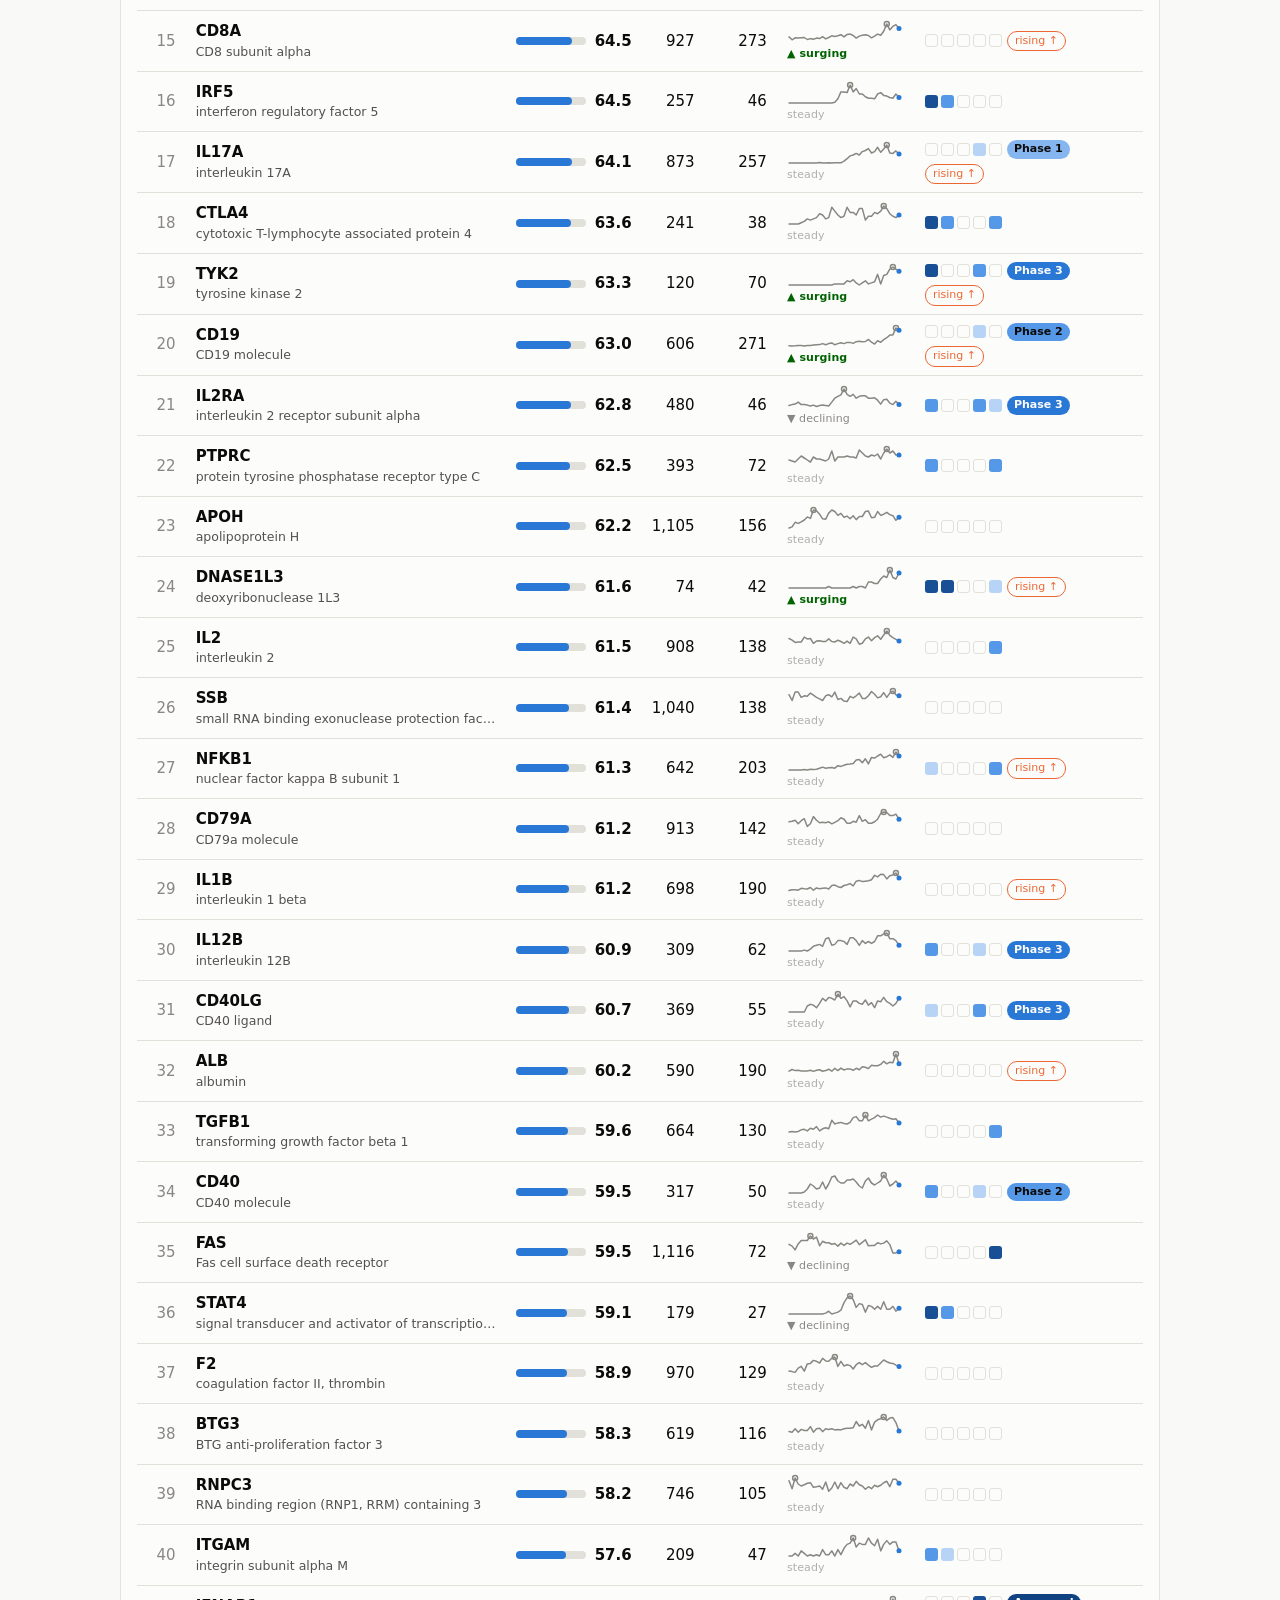
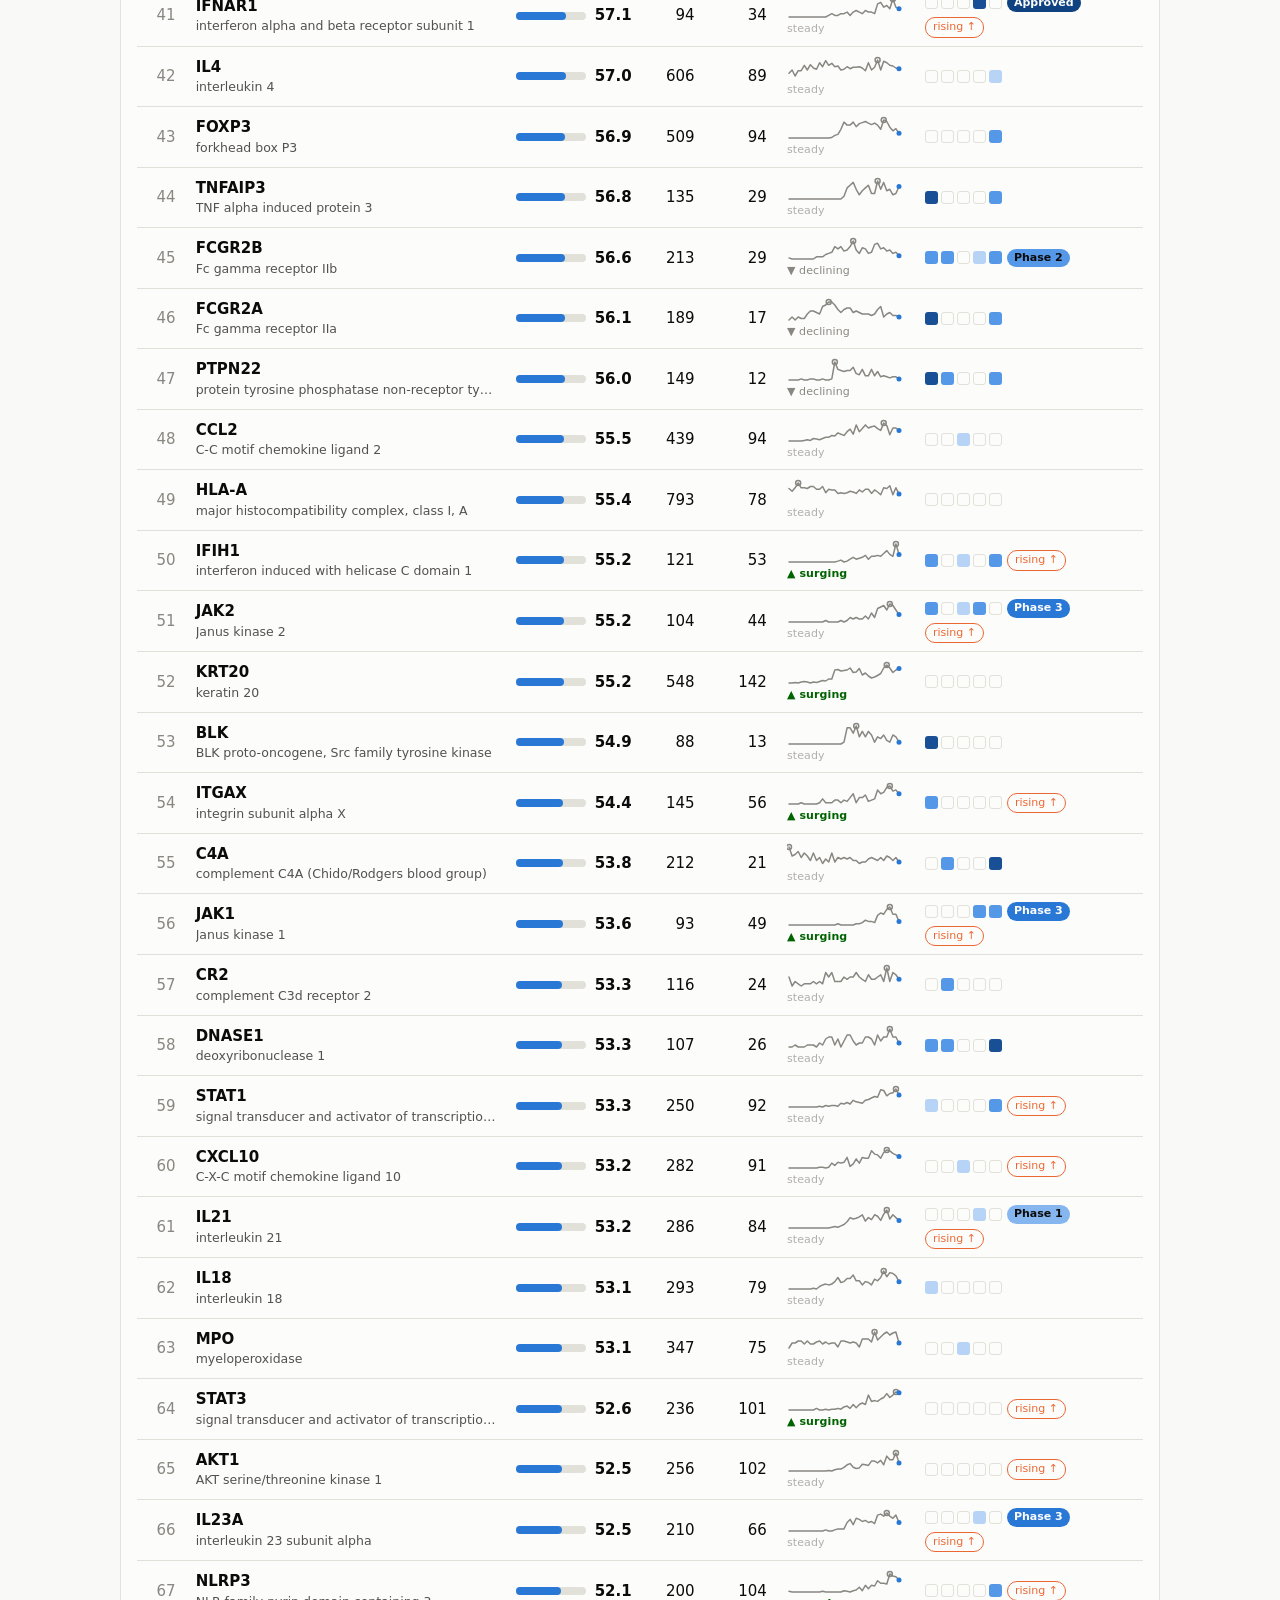
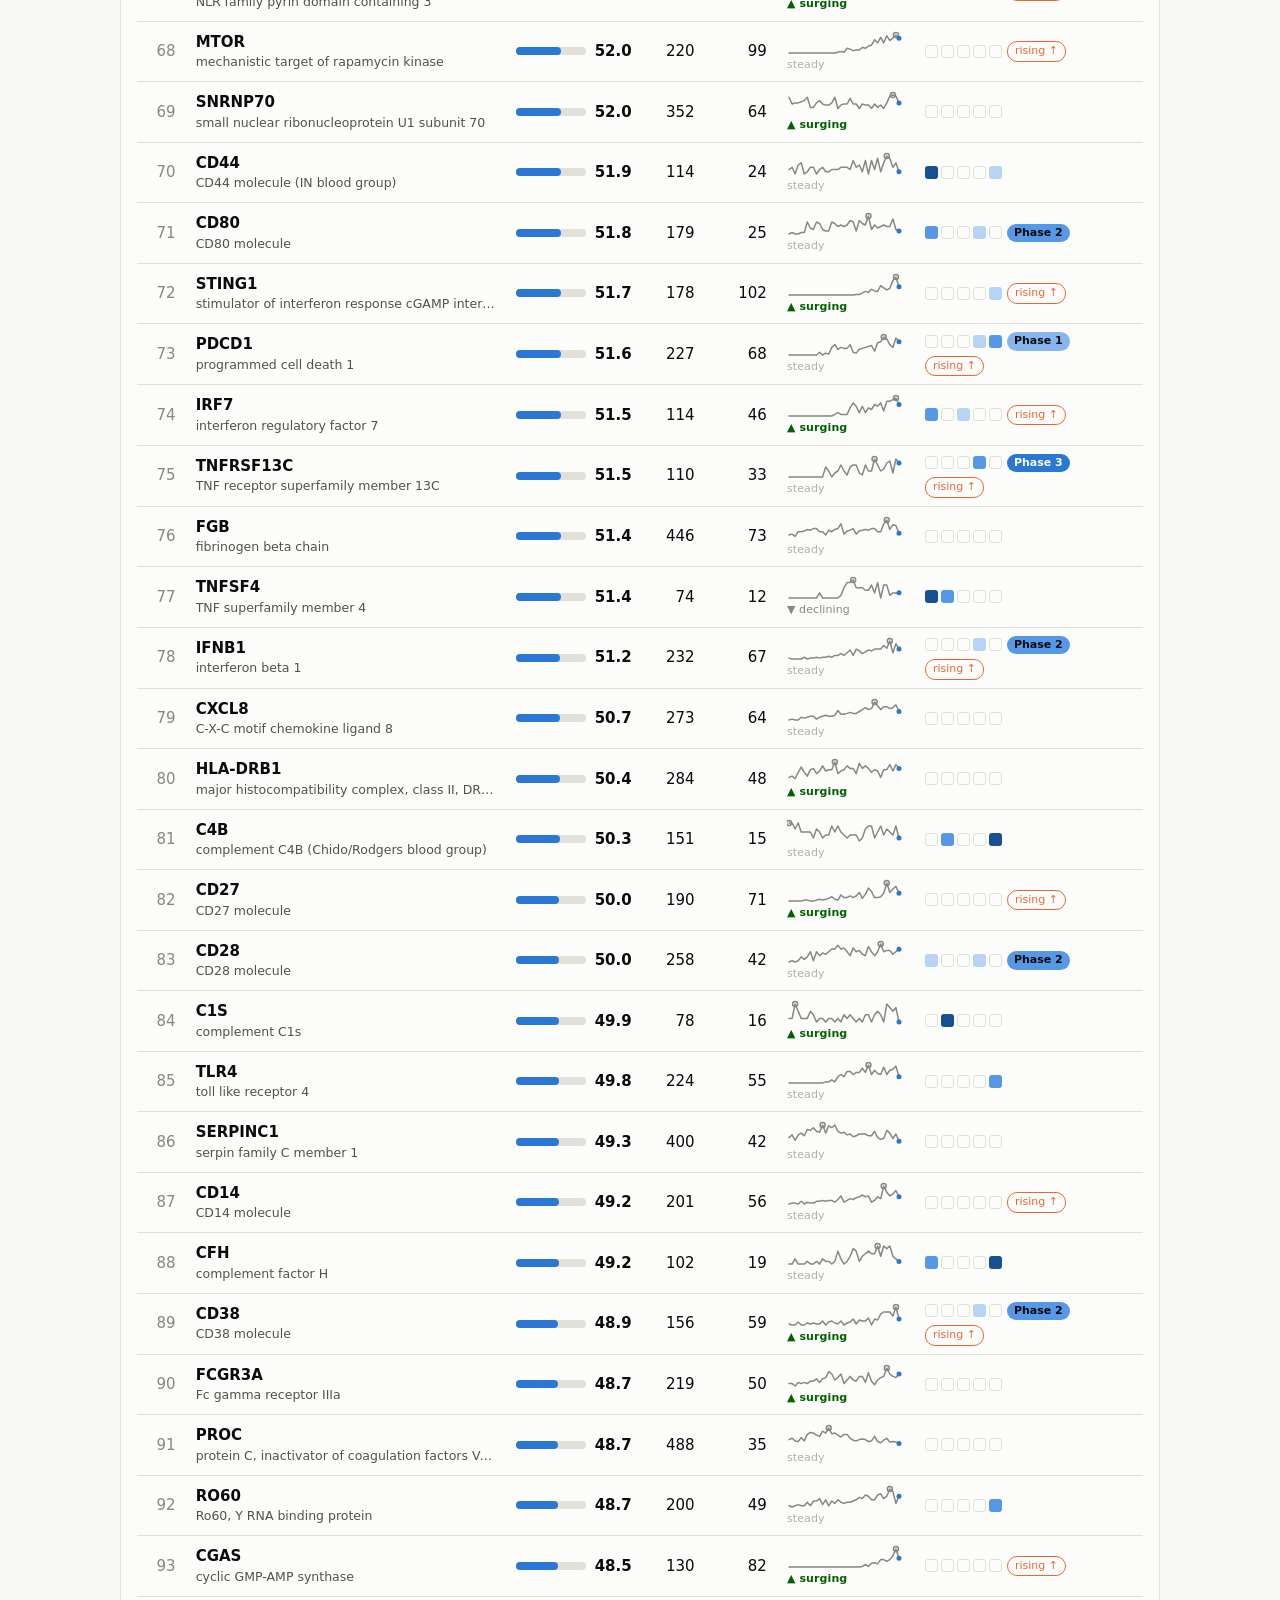
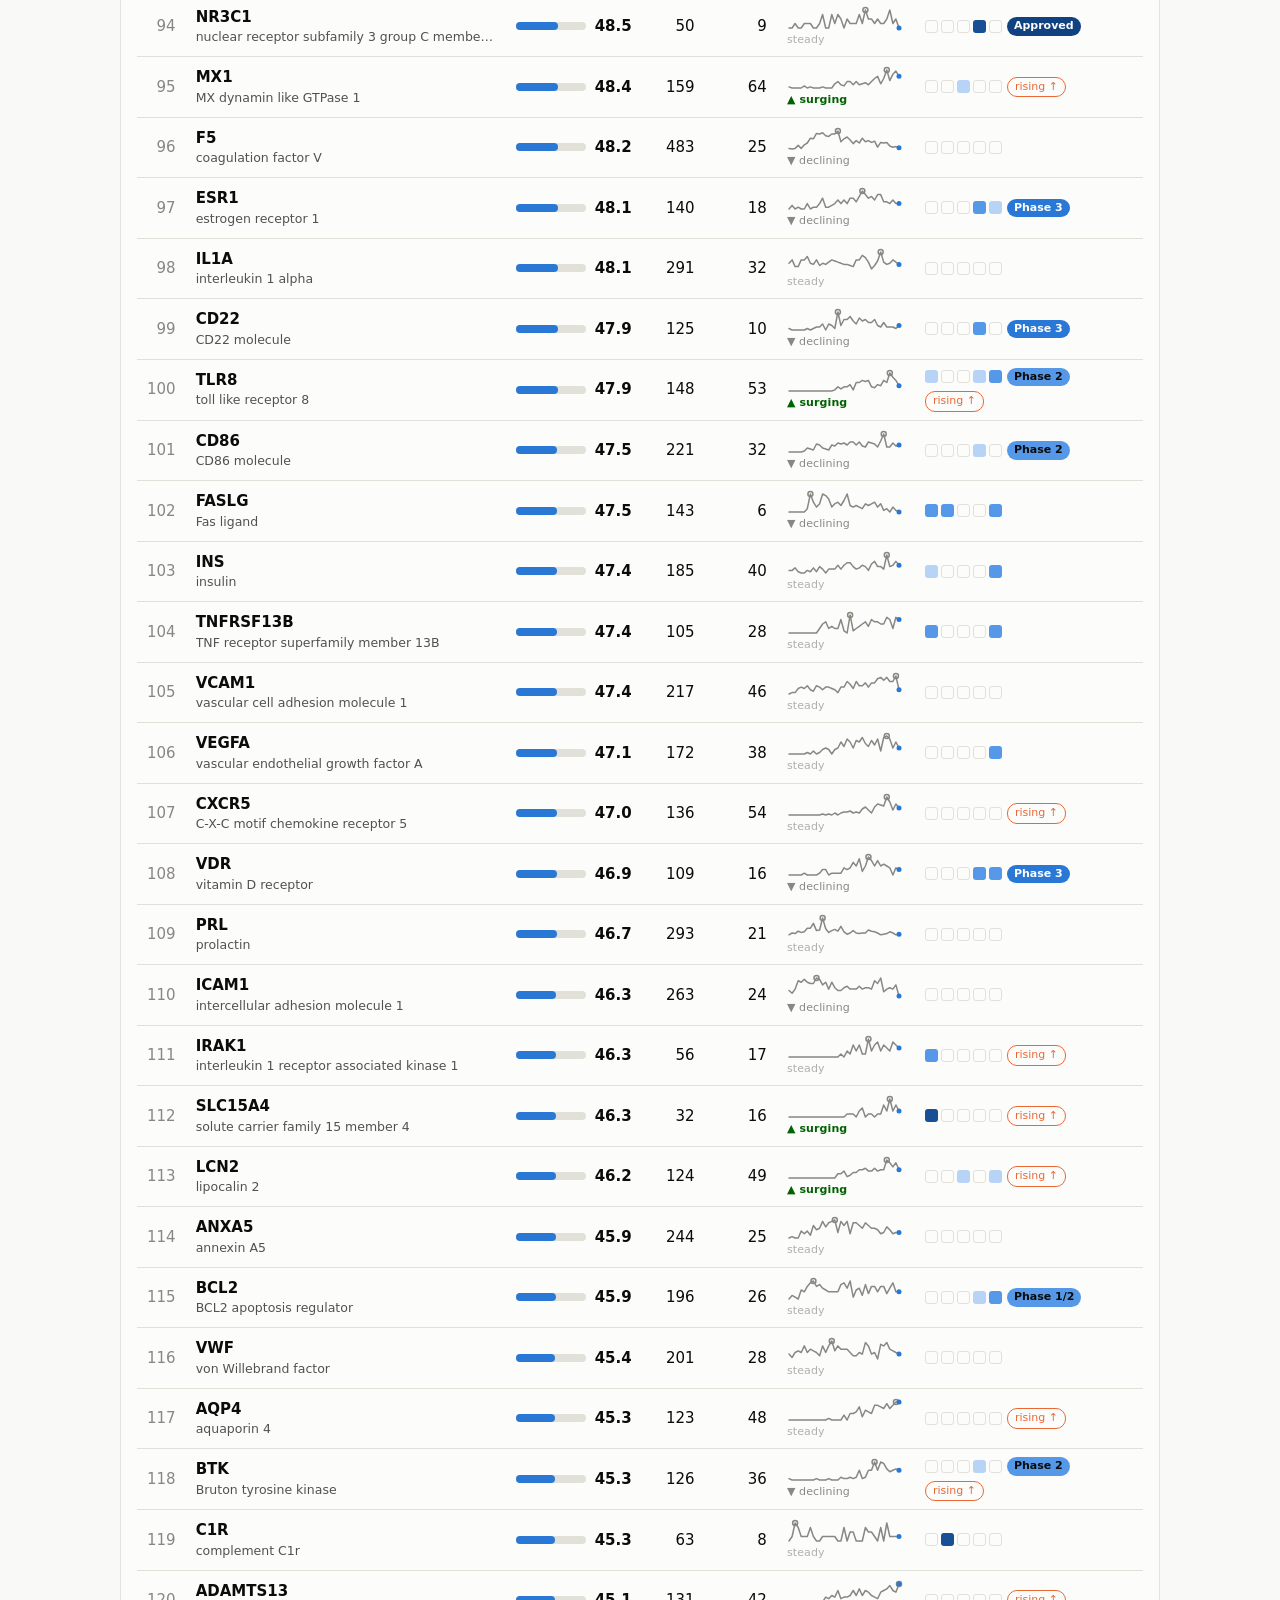
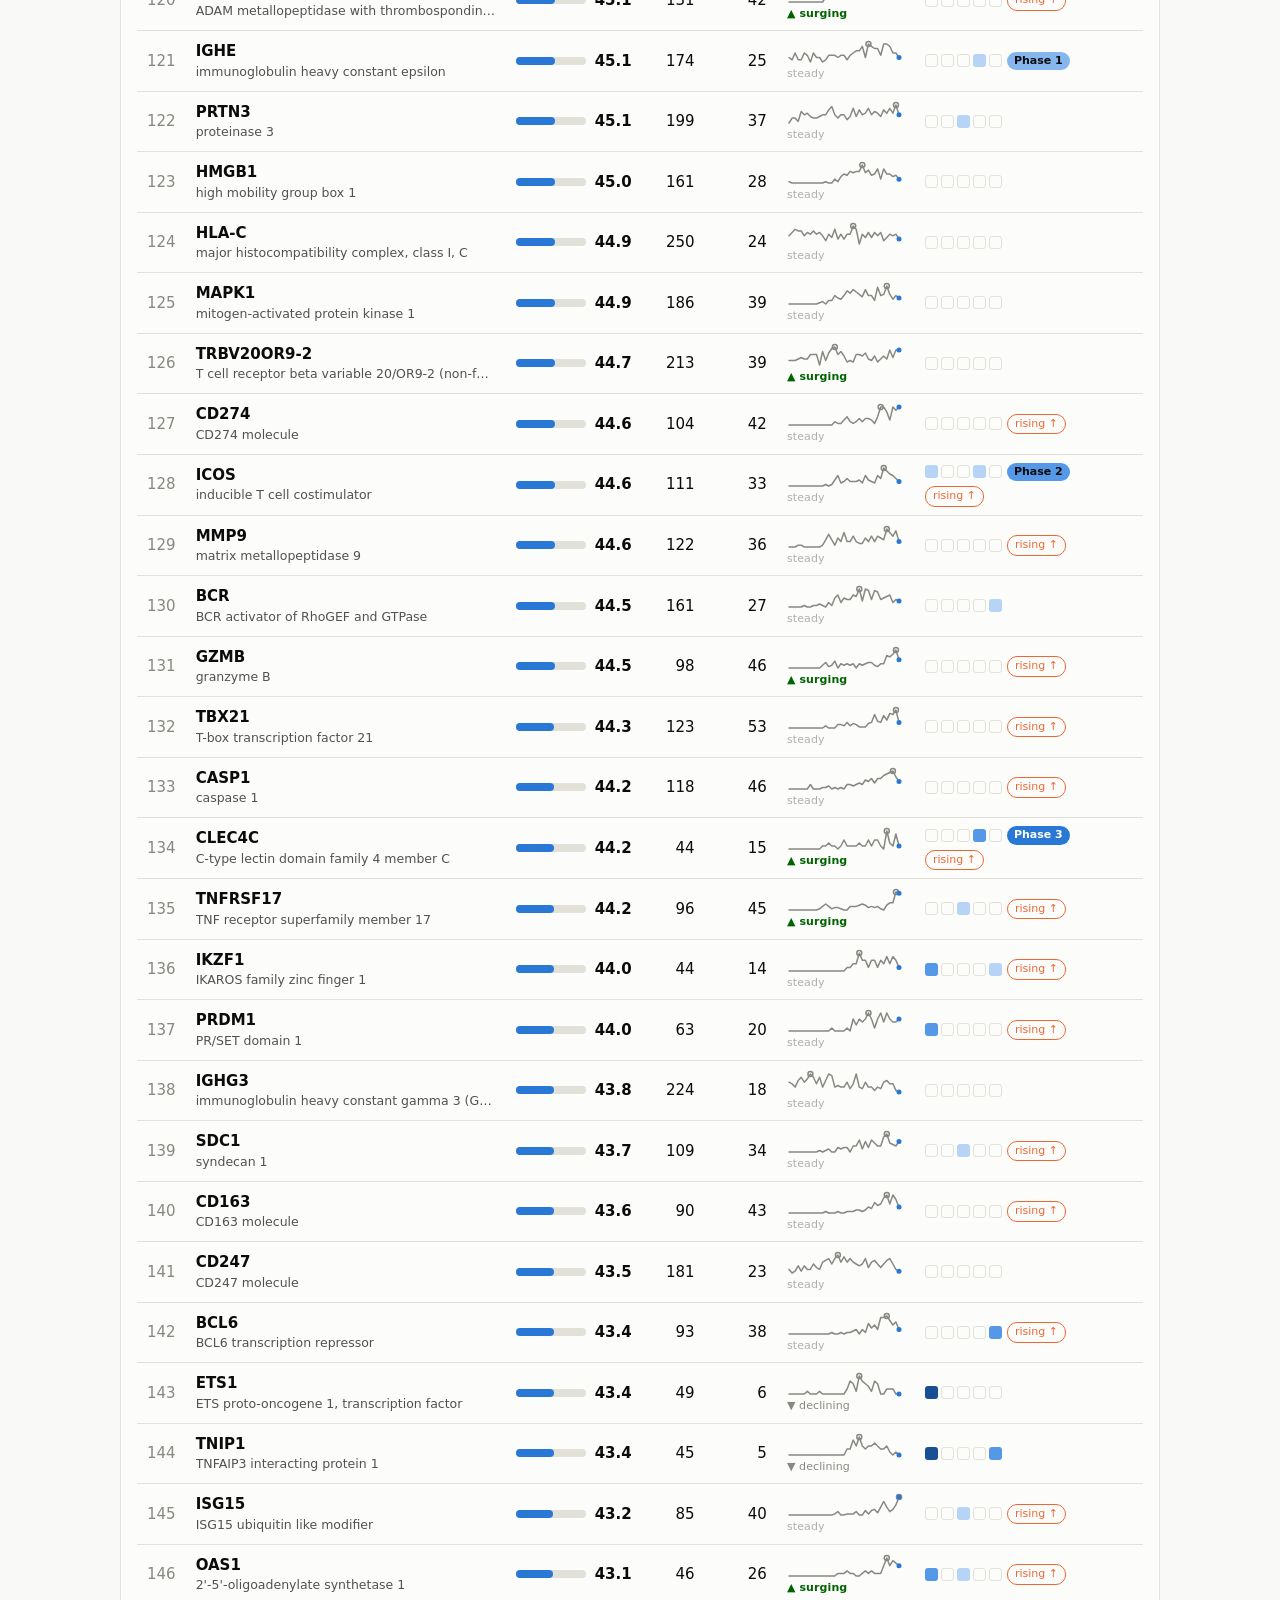
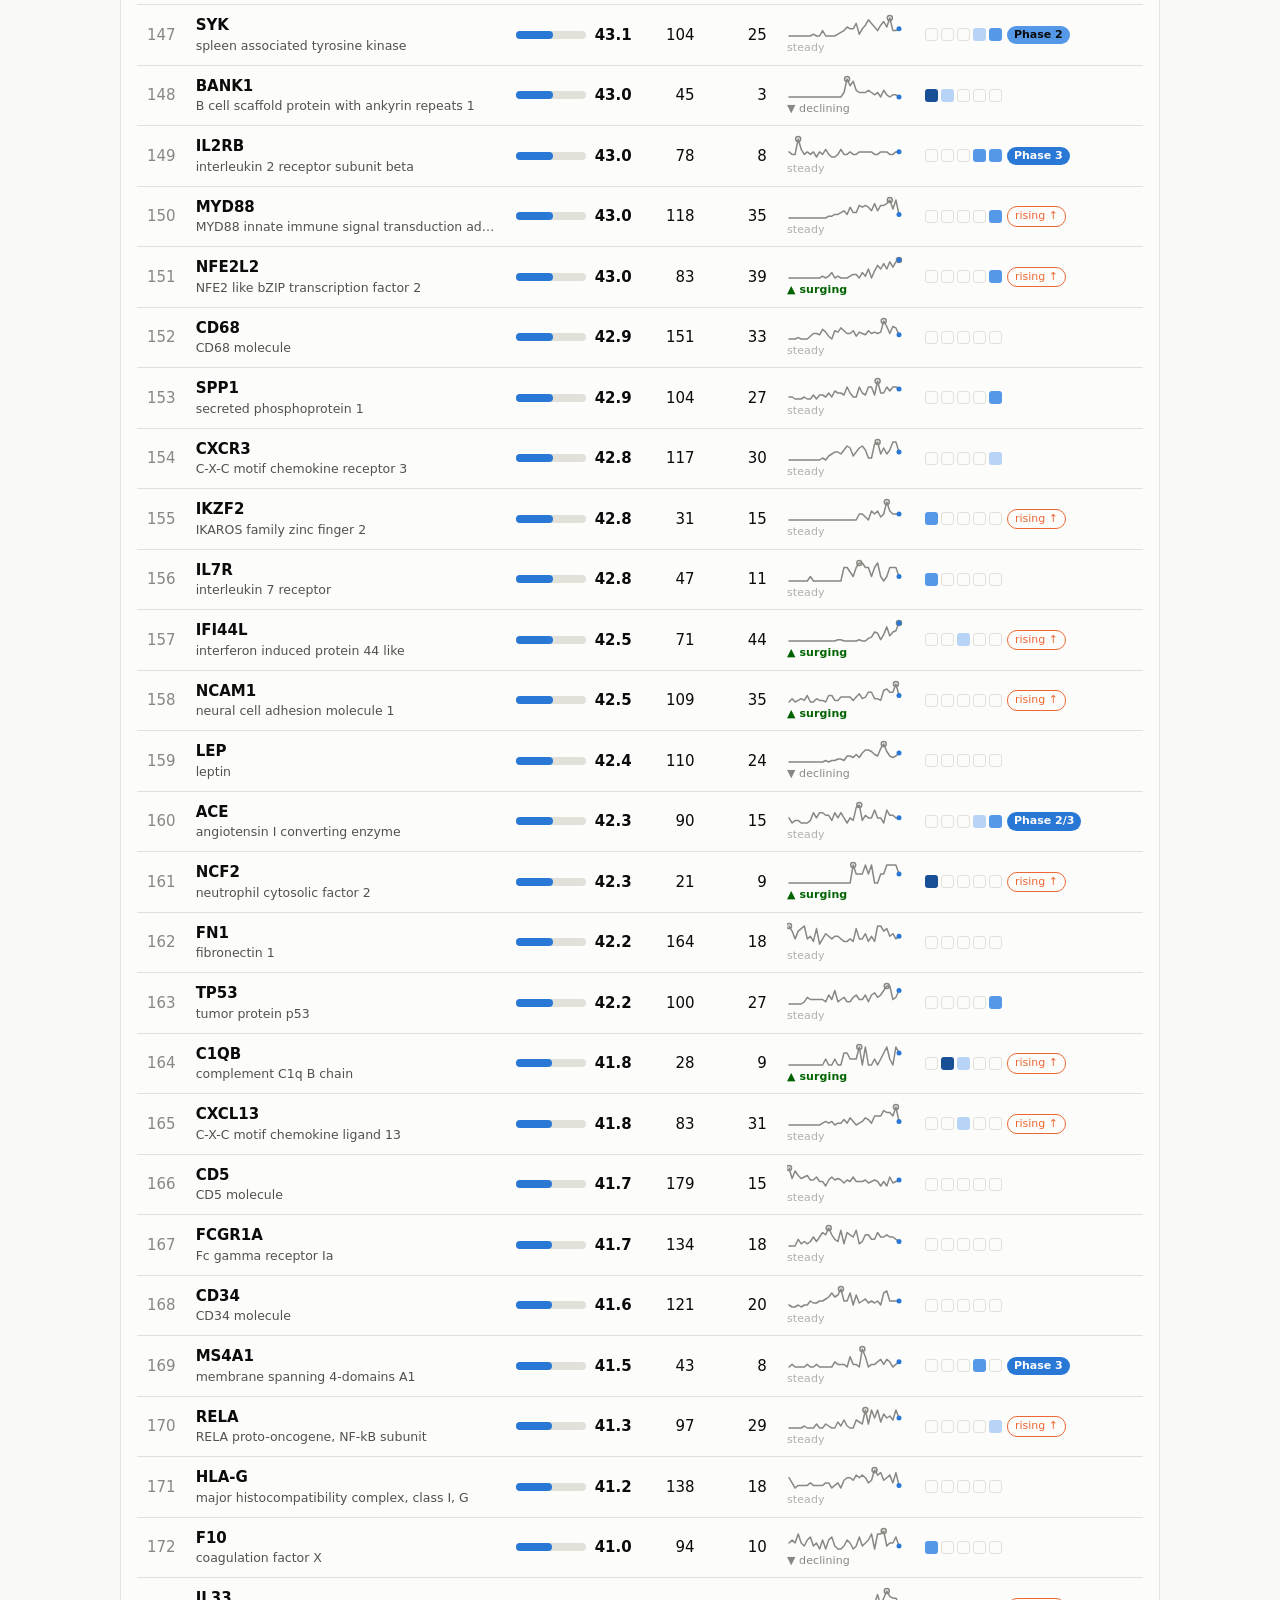
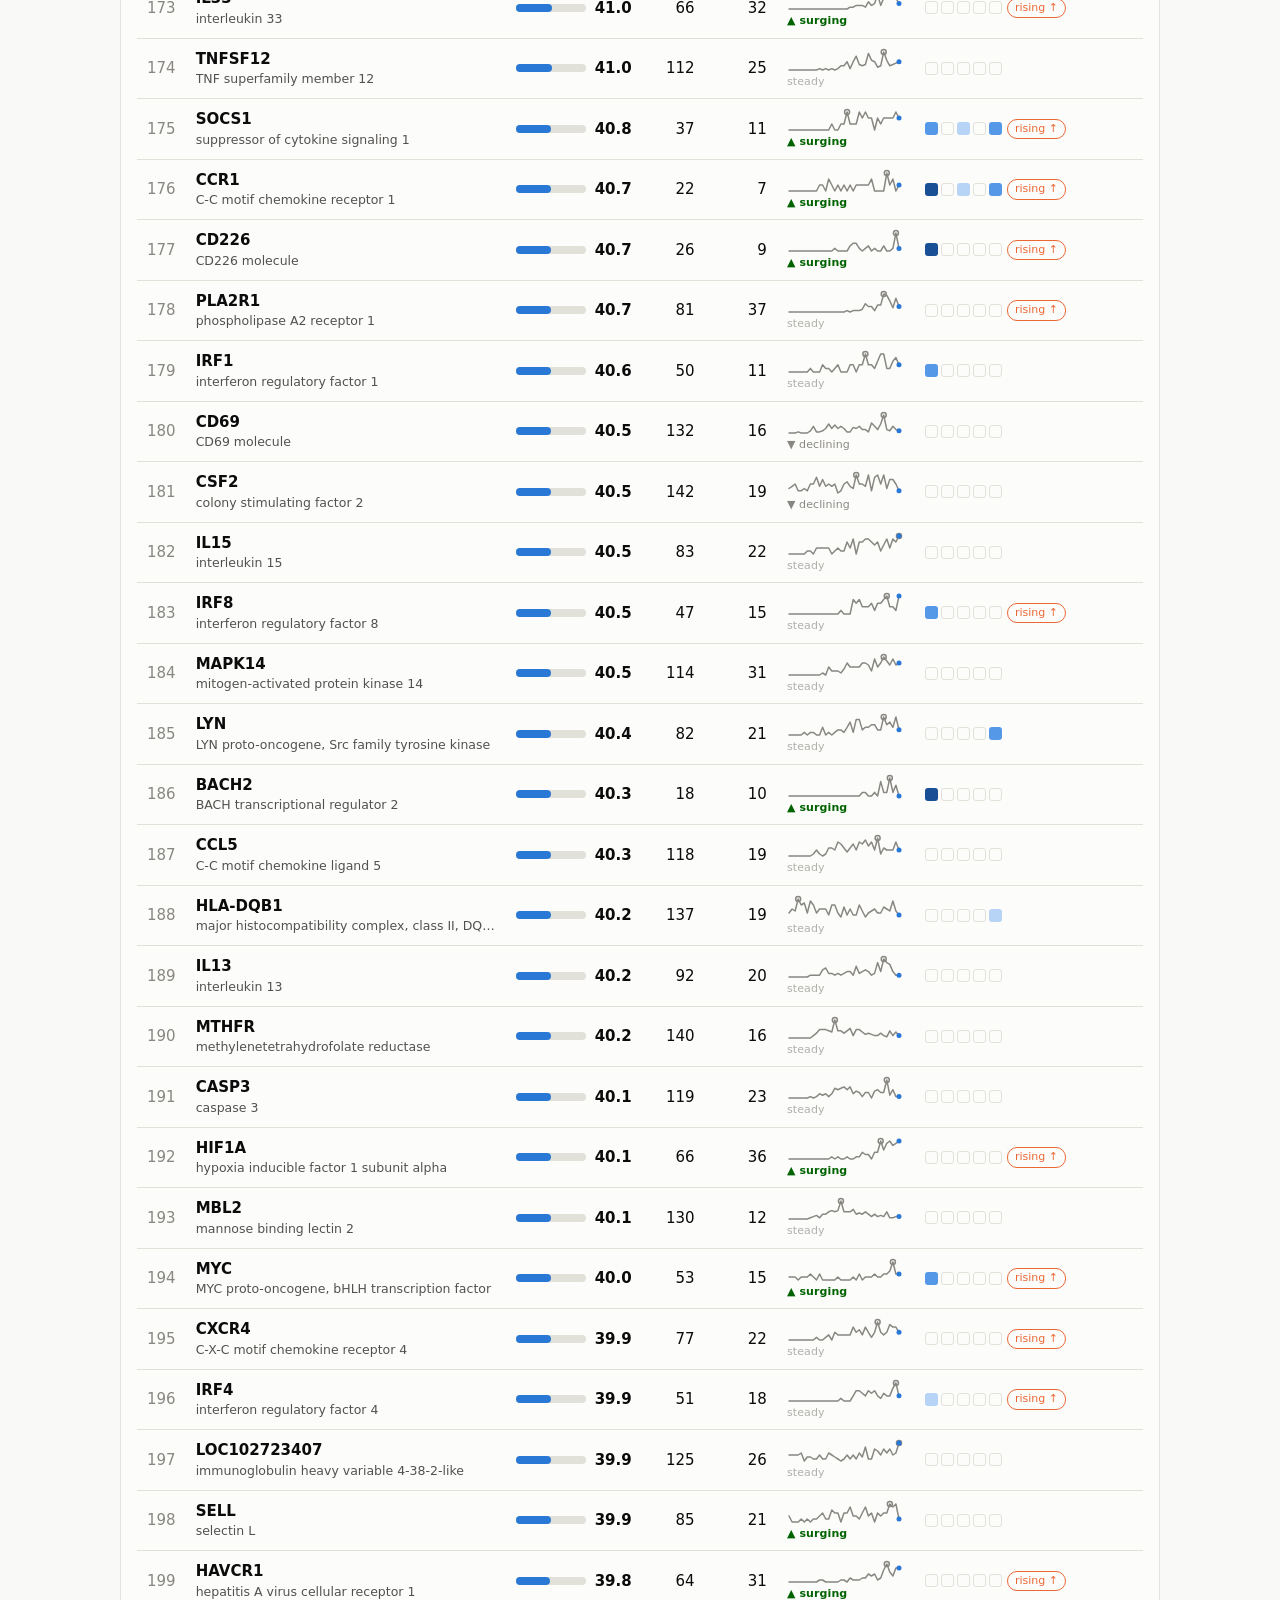
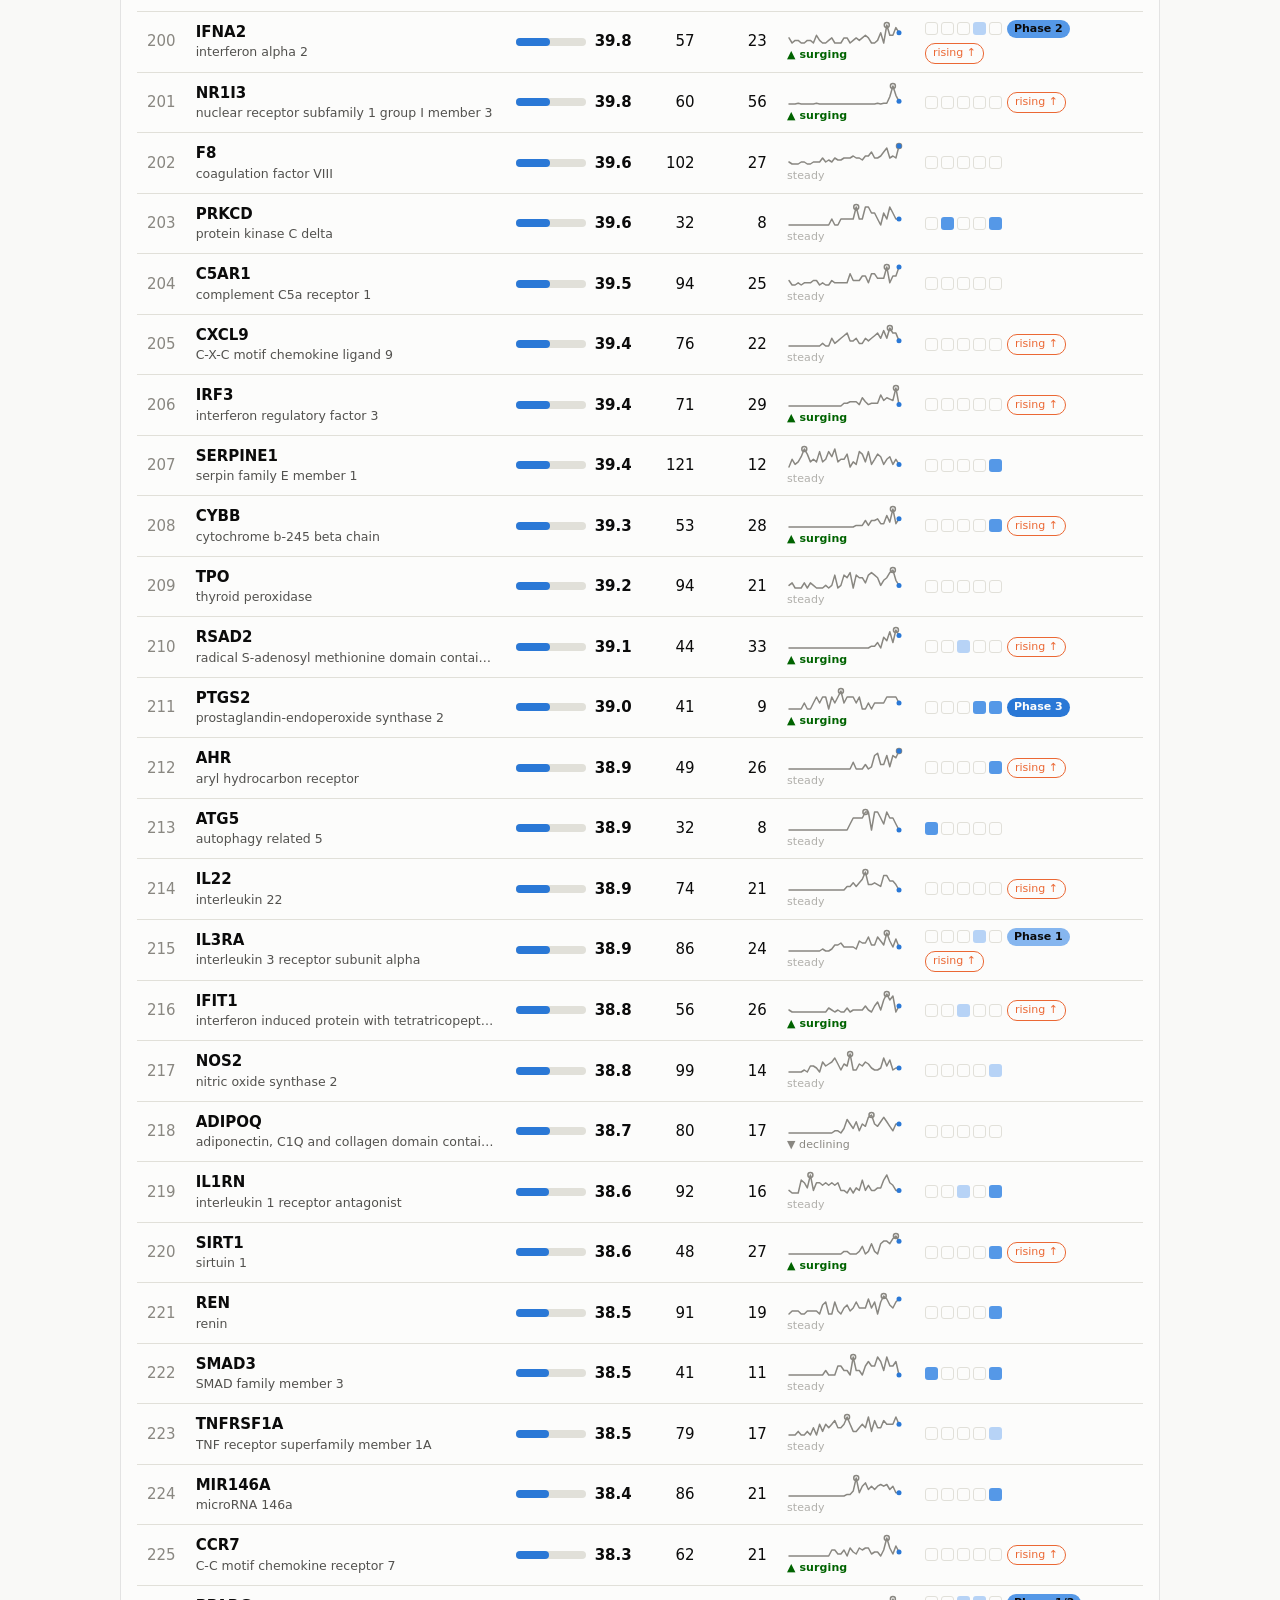
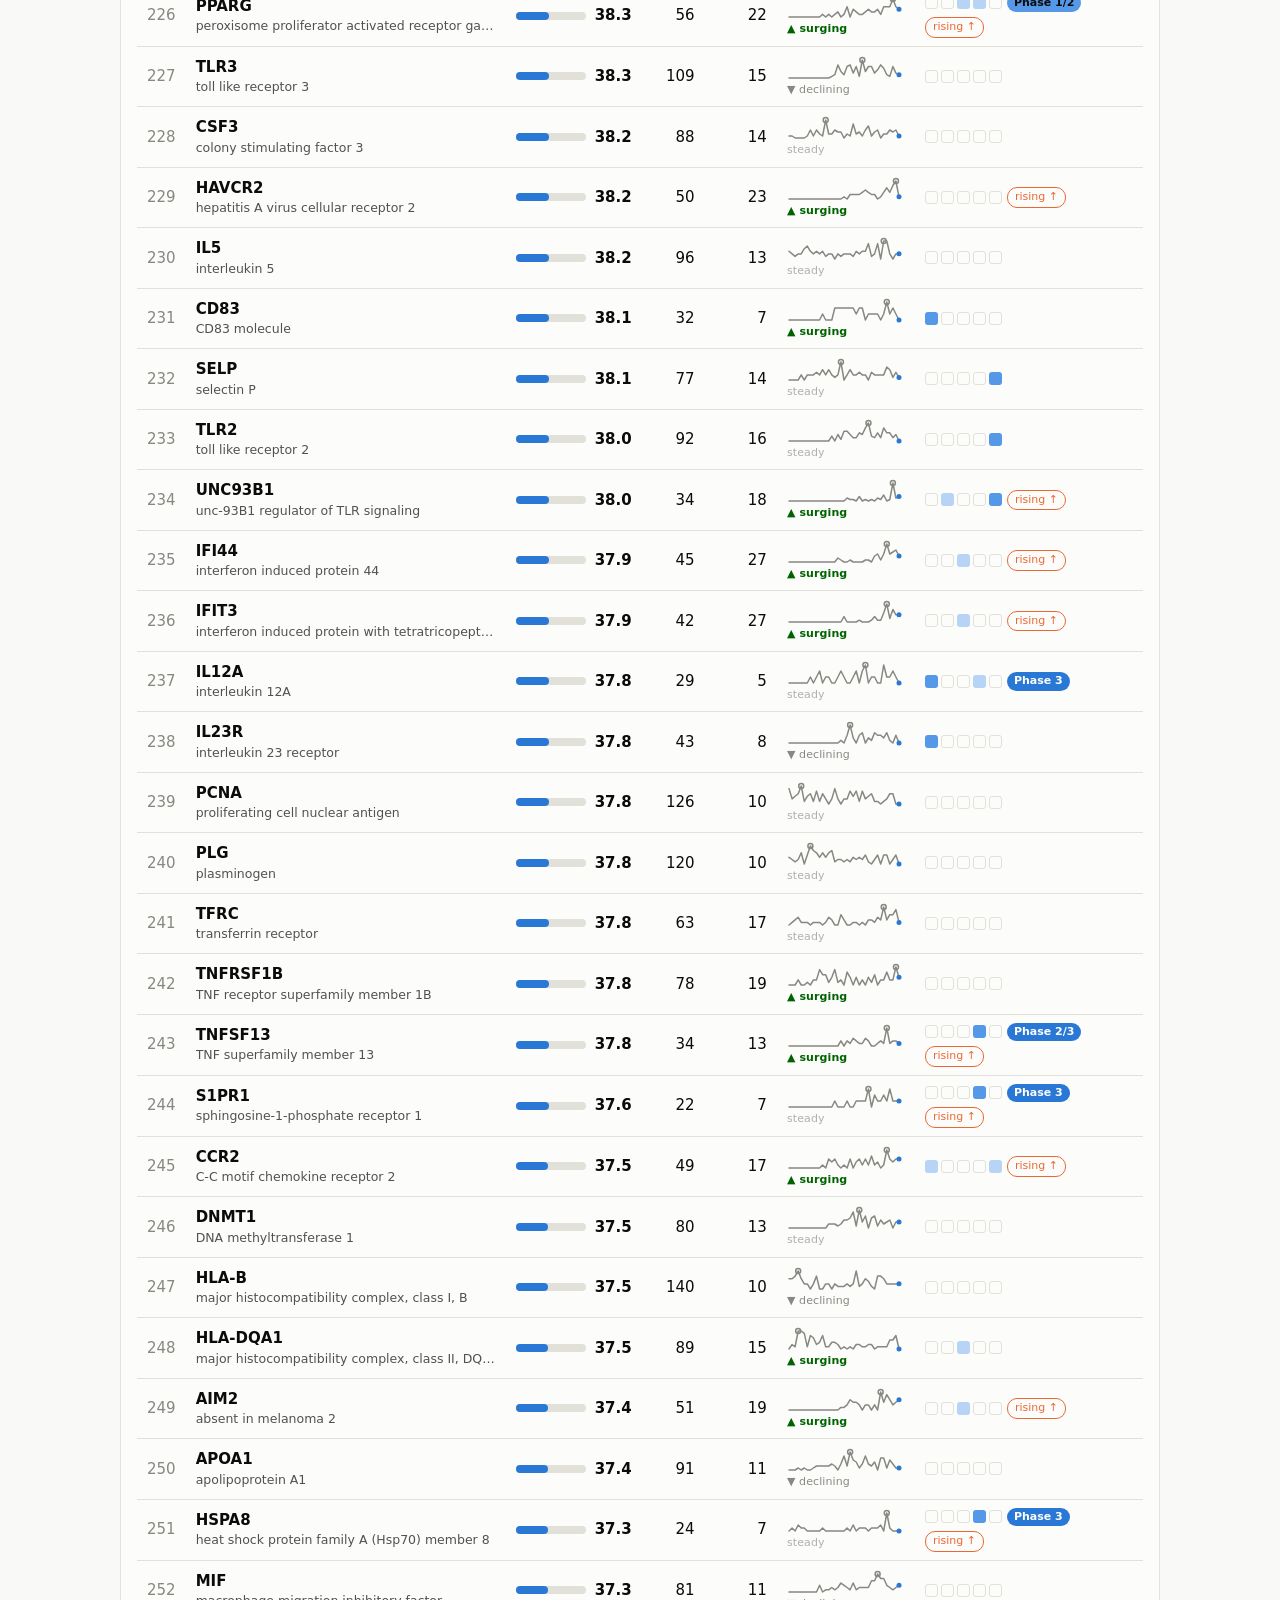
==== commit e40f99d8: "update app icon" ====
--- a/index.html
+++ b/index.html
@@ -11,12 +11,22 @@
 <header class="site-header">
   <div class="wrap">
     <h1><svg class="logo" viewBox="0 0 64 64" aria-hidden="true" focusable="false">
-      <path fill="var(--organ-joint)" d="M28 26 C15 10 3 17 7 29 C10 37 21 35 28 30 Z"/>
-      <path fill="var(--organ-joint)" d="M36 26 C49 10 61 17 57 29 C54 37 43 35 36 30 Z"/>
-      <path fill="var(--organ-brain)" d="M28 35 C17 40 11 49 17 53 C23 56 27 47 28 39 Z"/>
-      <path fill="var(--organ-brain)" d="M36 35 C47 40 53 49 47 53 C41 56 37 47 36 39 Z"/>
-      <path stroke="var(--series-1)" d="M28 13 C37 19 37 26 28 32 C19 38 19 45 28 51" fill="none" stroke-width="3.5" stroke-linecap="round"/>
-      <path stroke="var(--series-1)" d="M36 13 C27 19 27 26 36 32 C45 38 45 45 36 51" fill="none" stroke-width="3.5" stroke-linecap="round"/>
+      <circle cx="32" cy="32" r="29" fill="none" stroke="var(--organ-joint)" stroke-width="2.8"/>
+      <g fill="var(--organ-joint)">
+        <rect x="30.4" y="11" width="3.2" height="42" rx="1.6"/>
+        <rect x="18.1" y="13.25" width="10.5" height="5.5" rx="2.75"/>
+        <rect x="35.4" y="13.25" width="10.5" height="5.5" rx="2.75"/>
+        <rect x="10.1" y="21.25" width="18.5" height="5.5" rx="2.75"/>
+        <rect x="35.4" y="21.25" width="18.5" height="5.5" rx="2.75"/>
+        <rect x="7.6" y="29.25" width="21" height="5.5" rx="2.75"/>
+        <rect x="35.4" y="29.25" width="21" height="5.5" rx="2.75"/>
+      </g>
+      <g fill="var(--organ-brain)">
+        <rect x="15.1" y="37.25" width="13.5" height="5.5" rx="2.75"/>
+        <rect x="35.4" y="37.25" width="13.5" height="5.5" rx="2.75"/>
+        <rect x="20.6" y="45.25" width="8" height="5.5" rx="2.75"/>
+        <rect x="35.4" y="45.25" width="8" height="5.5" rx="2.75"/>
+      </g>
     </svg>Lupus Gene Explorer</h1>
     <p class="tagline">Genes ranked by systemic lupus erythematosus literature, updated from PubMed, PubTator&nbsp;3 and Open&nbsp;Targets</p>
     <p class="intro">Systemic lupus erythematosus (SLE, or lupus) is a chronic autoimmune disease in which
--- a/styles.css
+++ b/styles.css
@@ -20,6 +20,9 @@
   --heat-1: #b7d3f6;   /* sequential blue: low / mid / high */
   --heat-2: #5598e7;
   --heat-3: #184f95;
+  --seq-250: #86b6ef;  /* clinical-stage ramp, light → dark = further along */
+  --seq-350: #5598e7;
+  --seq-650: #104281;
   --organ-brain: #e87ba4;
   --organ-lung: #2a78d6;
   --organ-heart: #e34948;
@@ -48,6 +51,9 @@
     --heat-1: #184f95;   /* dark mode: low recedes toward surface, high brightens */
     --heat-2: #256abf;
     --heat-3: #6da7ec;
+    --seq-250: #1c5cab;
+    --seq-350: #256abf;
+    --seq-650: #9ec5f4;
     --organ-brain: #d55181;
     --organ-lung: #3987e5;
     --organ-heart: #e66767;
@@ -116,6 +122,39 @@
 .filter-row label.check { display: flex; gap: 6px; align-items: center; color: var(--ink-2); cursor: pointer; }
 .filter-row .count { color: var(--muted); font-size: 13px; margin-left: auto; }
 
+/* ---- weight sliders ---- */
+.weight-card { padding-bottom: 14px; }
+.weight-head { display: flex; justify-content: space-between; align-items: flex-start; gap: 16px; flex-wrap: wrap; }
+.weight-head h2 { margin: 0 0 2px; }
+.weight-actions { display: flex; align-items: center; gap: 10px; }
+.weight-reset { margin-bottom: 0; padding: 5px 11px; font-size: 13px; }
+.weight-status { font-size: 12.5px; white-space: nowrap; }
+.weight-grid { display: grid; grid-template-columns: repeat(auto-fit, minmax(260px, 1fr)); gap: 8px 22px; margin-top: 12px; }
+.weight-row { display: grid; grid-template-columns: 96px 1fr 42px; align-items: center; gap: 10px; }
+.weight-label { font-size: 13px; color: var(--ink-2); }
+.weight-val { font-size: 13px; font-variant-numeric: tabular-nums; text-align: right; color: var(--ink); font-weight: 600; }
+.weight-row input[type="range"] {
+  -webkit-appearance: none; appearance: none; width: 100%; height: 4px;
+  background: var(--grid); border-radius: 2px; outline: none; cursor: pointer;
+}
+.weight-row input[type="range"]::-webkit-slider-thumb {
+  -webkit-appearance: none; appearance: none; width: 16px; height: 16px;
+  border-radius: 50%; background: var(--series-1);
+  border: 2px solid var(--surface); box-shadow: 0 0 0 1px var(--border);
+}
+.weight-row input[type="range"]::-moz-range-thumb {
+  width: 14px; height: 14px; border-radius: 50%; background: var(--series-1);
+  border: 2px solid var(--surface);
+}
+.weight-row input[type="range"]:focus-visible { box-shadow: 0 0 0 3px var(--wash); }
+
+.delta { font-size: 11px; font-weight: 600; margin-left: 7px; white-space: nowrap; font-variant-numeric: tabular-nums; }
+.delta-up { color: var(--good-text); }
+.delta-down { color: var(--muted); }
+.delta-new { color: var(--series-2); }
+.empty-state { text-align: center; padding: 28px 10px; color: var(--ink-2); }
+.empty-state p { margin: 0 0 12px; }
+
 /* ---- cards & tables ---- */
 .card {
   background: var(--surface); border: 1px solid var(--border);
@@ -147,7 +186,34 @@
 .score-cell .bar-fill { height: 8px; border-radius: 4px; background: var(--series-1); }
 .score-cell .val { font-variant-numeric: tabular-nums; font-weight: 600; min-width: 38px; text-align: right; }
 
-.evidence-strip { display: inline-flex; gap: 3px; vertical-align: middle; margin-right: 6px; }
+/* ---- literature velocity ---- */
+.trend-cell { display: flex; flex-direction: column; gap: 1px; }
+.trend-cell .spark-gap { height: 26px; display: flex; align-items: center; }
+.trend-tag { font-size: 11px; letter-spacing: 0.01em; cursor: default; }
+.trend-surging { color: var(--good-text); font-weight: 600; }
+.trend-declining { color: var(--muted); }
+.trend-steady { color: var(--muted); opacity: 0.65; }
+
+/* ---- clinical stage badges (sequential: darker = further along) ---- */
+/* Text colour is pinned per step so it always contrasts with its own fill —
+   the ramp inverts in dark mode, so the pairings flip with it. */
+/* Paired .badge.stage-* so these beat the base .badge colour regardless of
+   source order; the ramp inverts in dark mode, so the ink flips with it. */
+.badge.drug-badge { border: none; font-weight: 600; }
+.badge.stage-approved { background: var(--seq-650); color: #fcfcfb; }
+.badge.stage-3 { background: var(--seq-450); color: #fcfcfb; }
+.badge.stage-2 { background: var(--seq-350); color: #0b0b0b; }
+.badge.stage-1 { background: var(--seq-250); color: #0b0b0b; }
+@media (prefers-color-scheme: dark) {
+  :root:not([data-theme="light"]) .badge.stage-approved { color: #0b0b0b; }
+  :root:not([data-theme="light"]) .badge.stage-3 { color: #ffffff; }
+  :root:not([data-theme="light"]) .badge.stage-2 { color: #ffffff; }
+  :root:not([data-theme="light"]) .badge.stage-1 { color: #ffffff; }
+}
+
+.evidence-cell-wrap { display: flex; flex-wrap: wrap; align-items: center; gap: 5px; }
+.evidence-cell-wrap .badge { margin-right: 0; }
+.evidence-strip { display: inline-flex; gap: 3px; vertical-align: middle; }
 .evidence-cell {
   width: 13px; height: 13px; border-radius: 3px;
   border: 1px solid var(--grid); background: none;
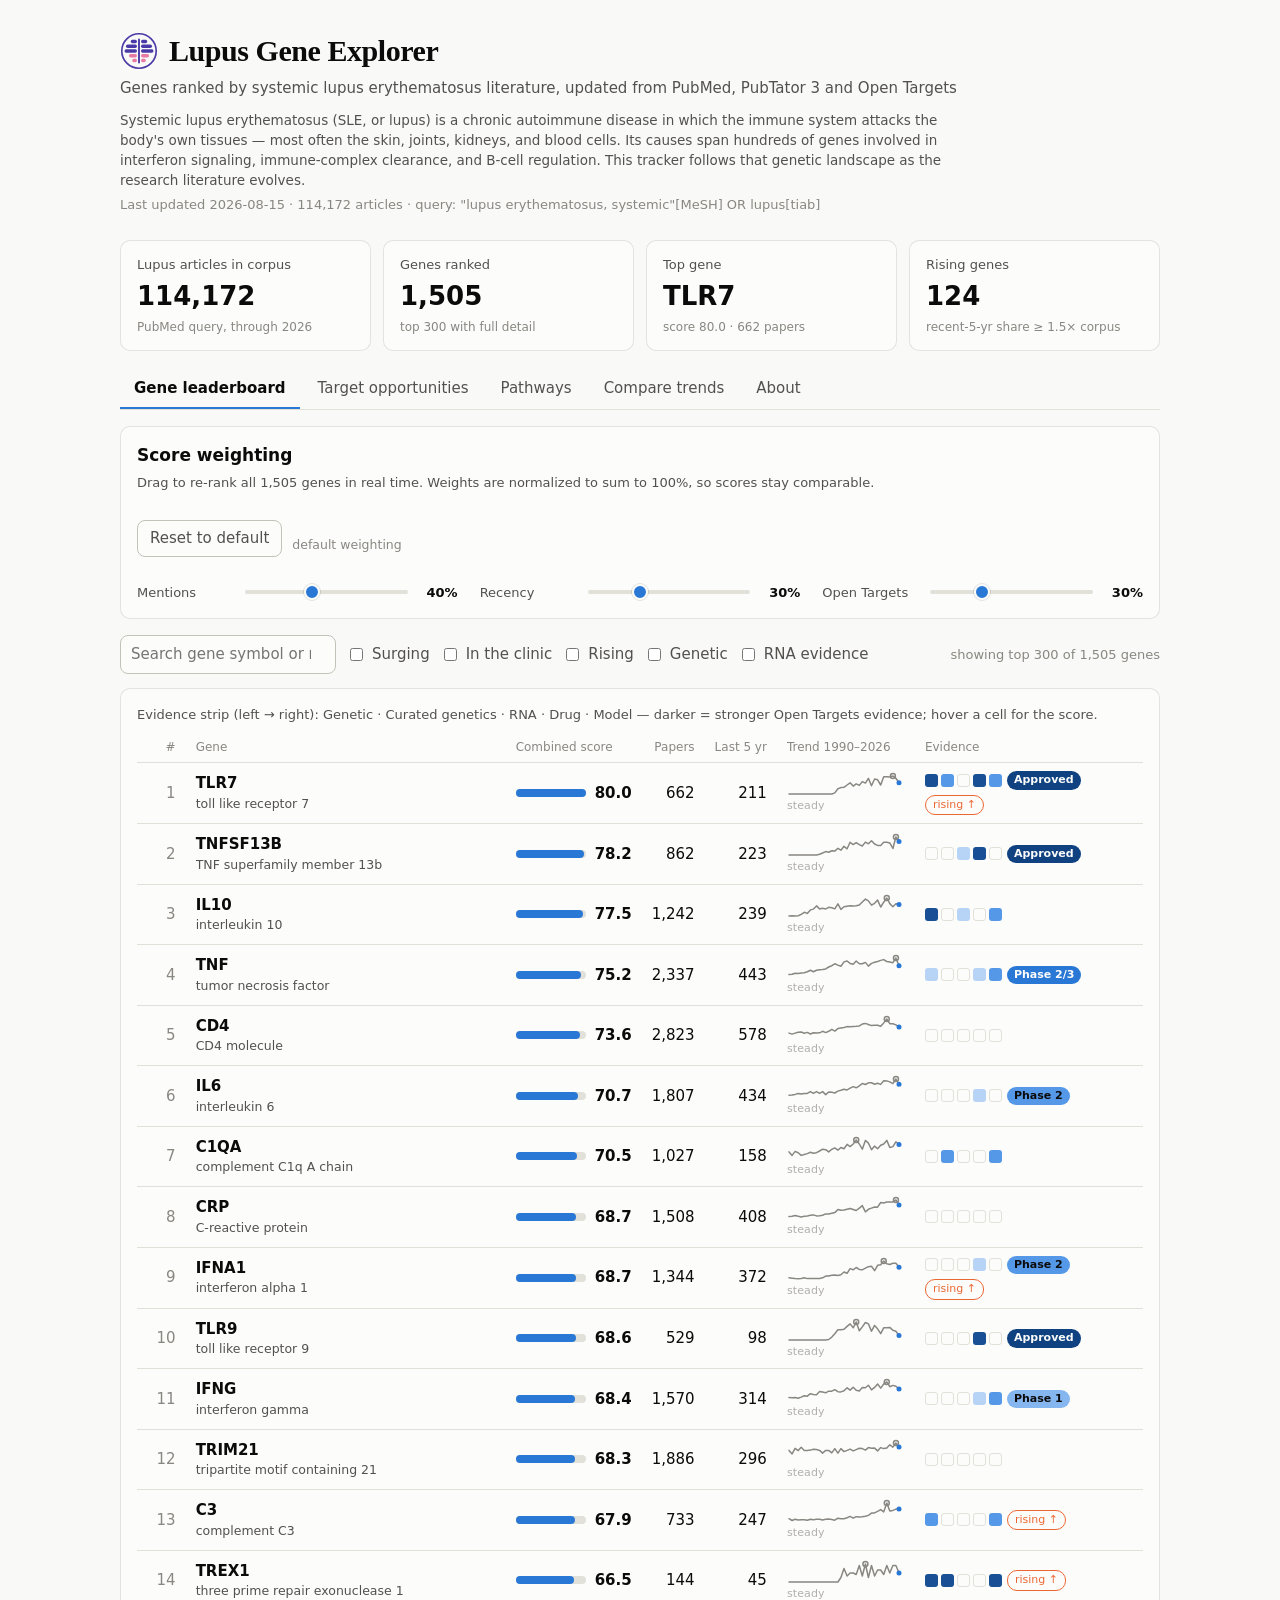
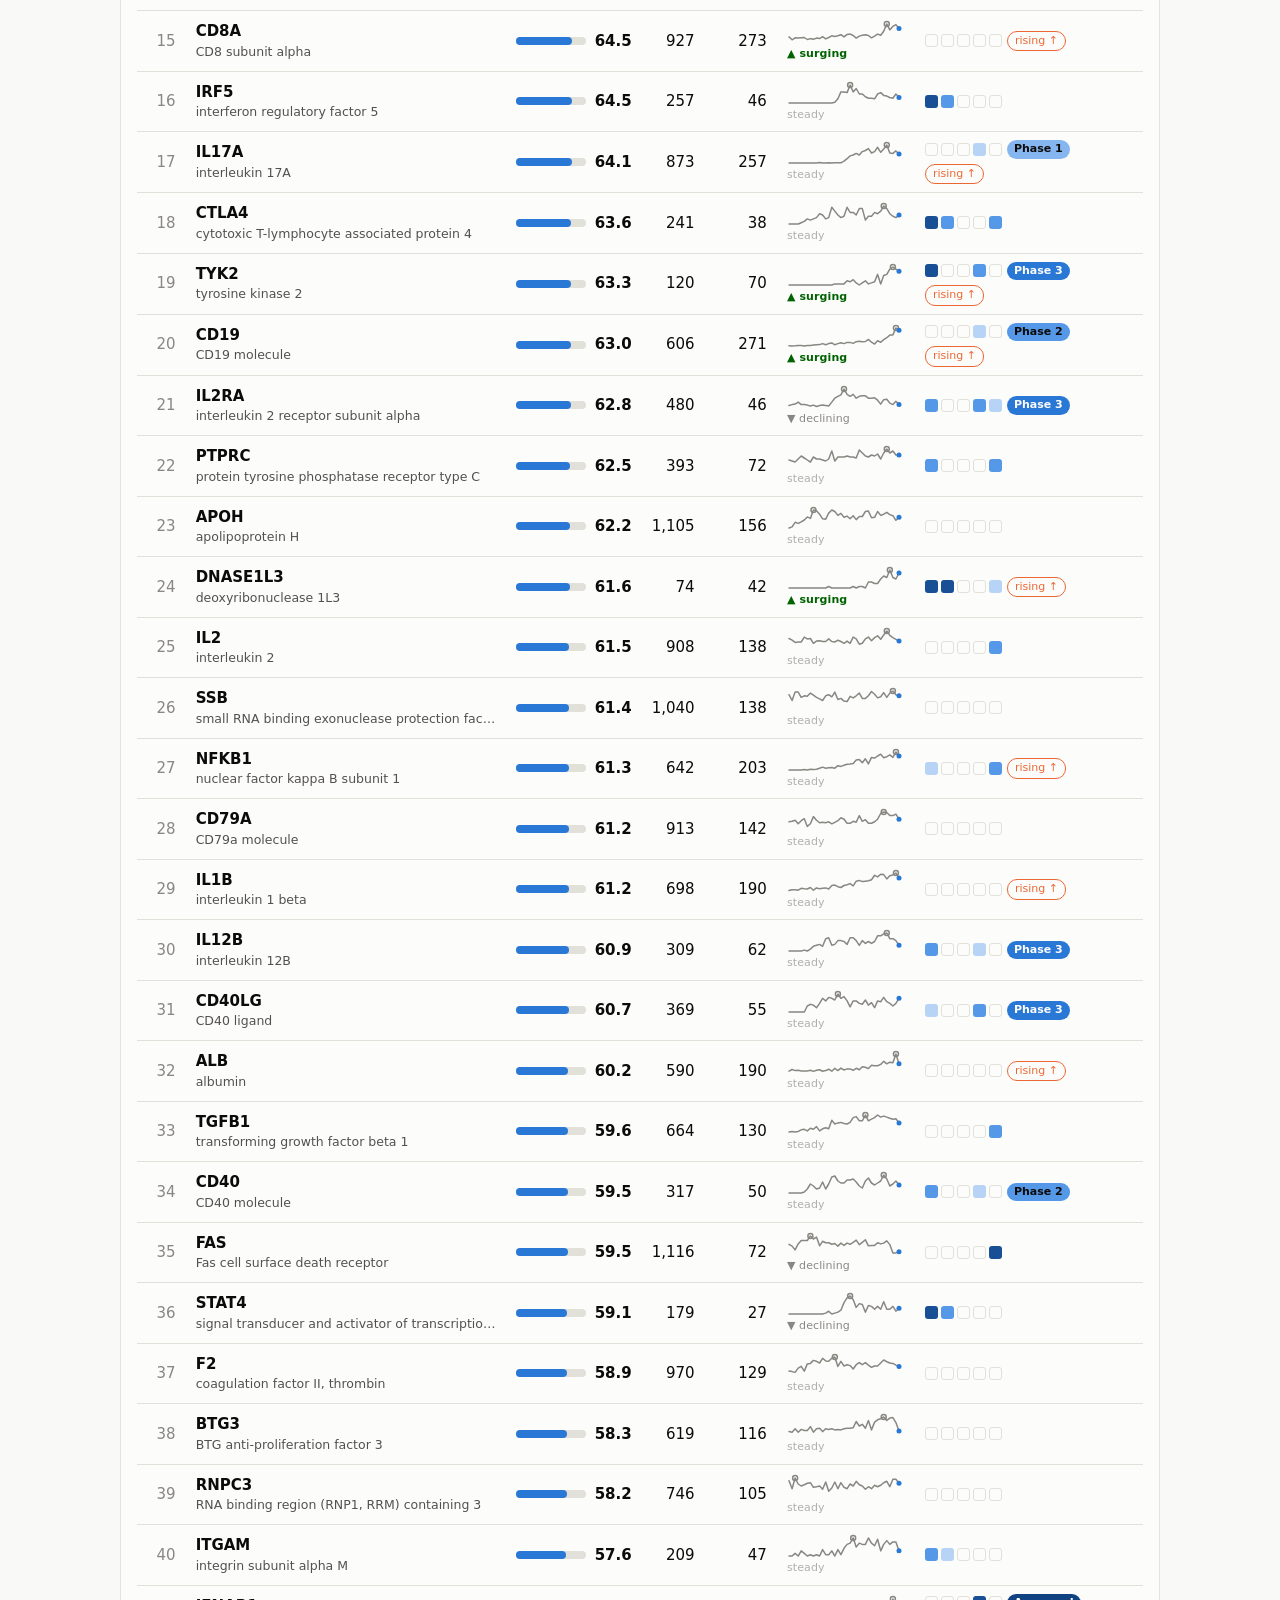
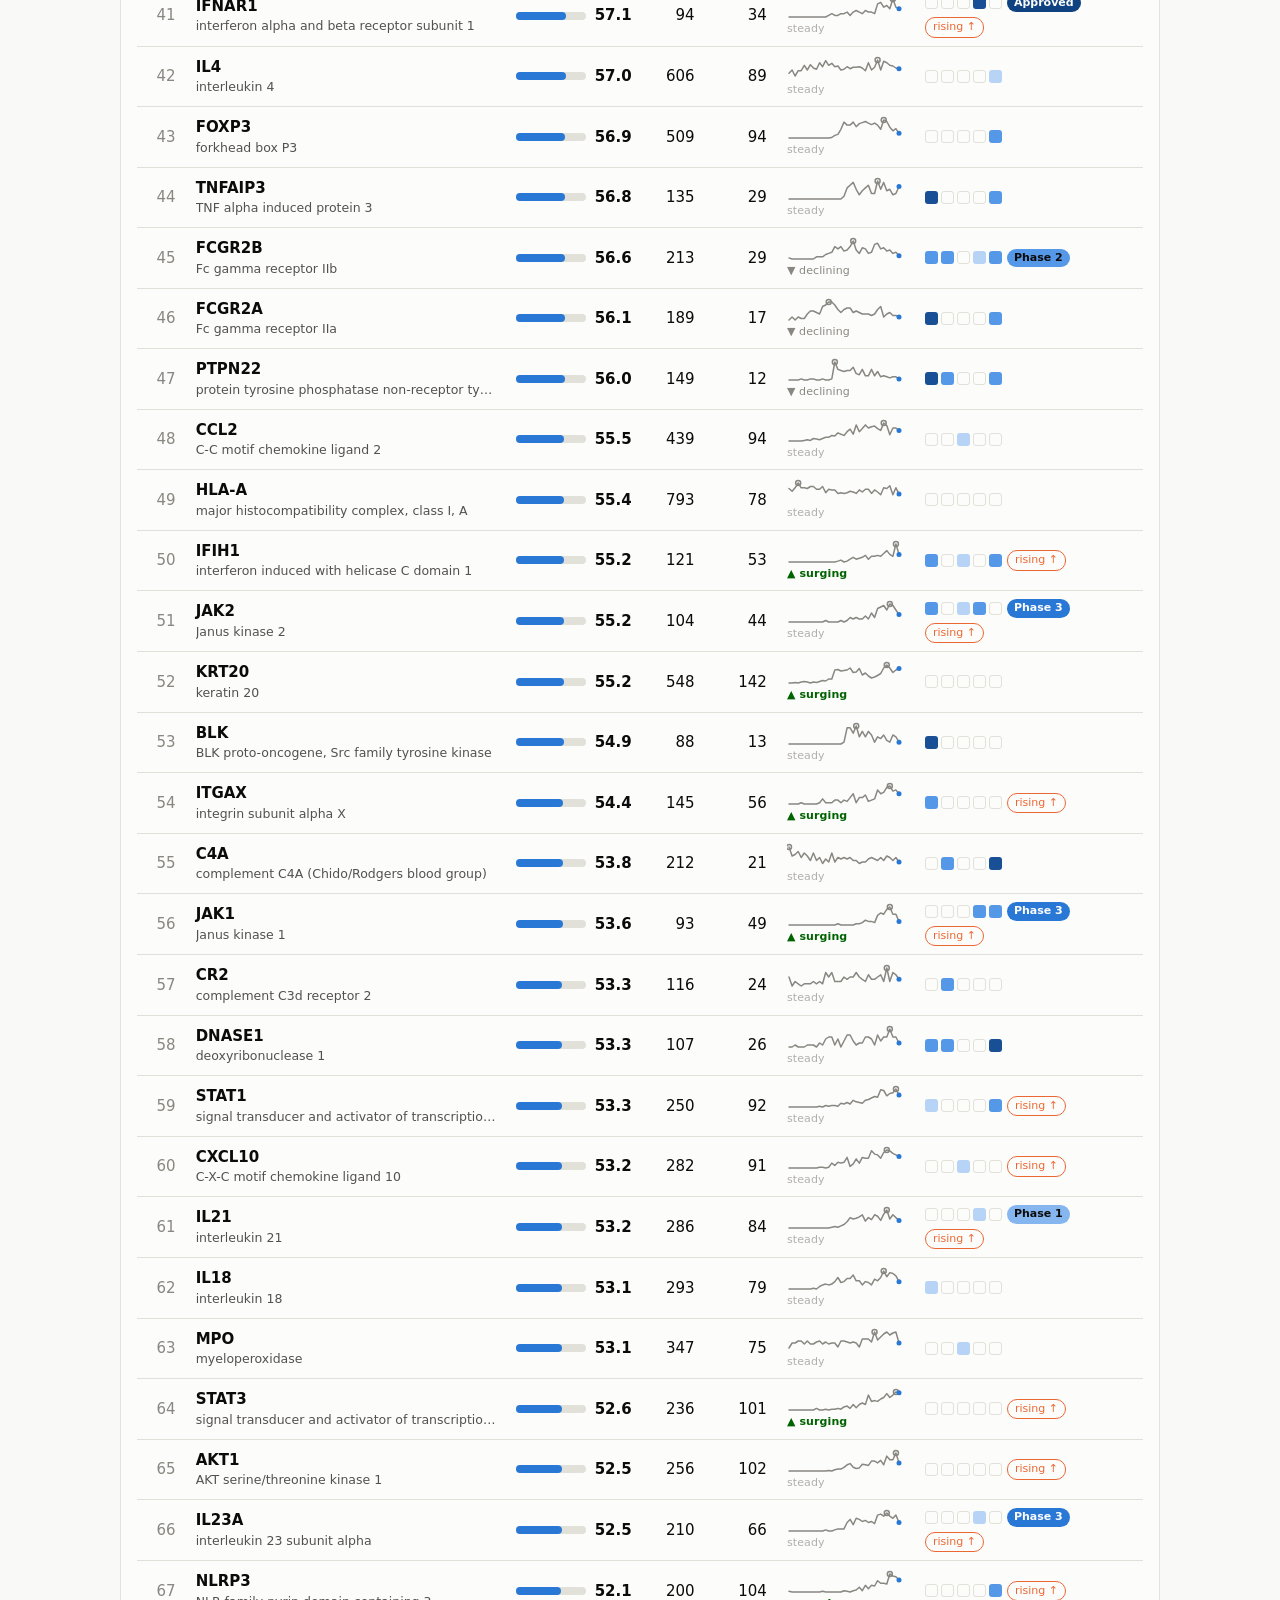
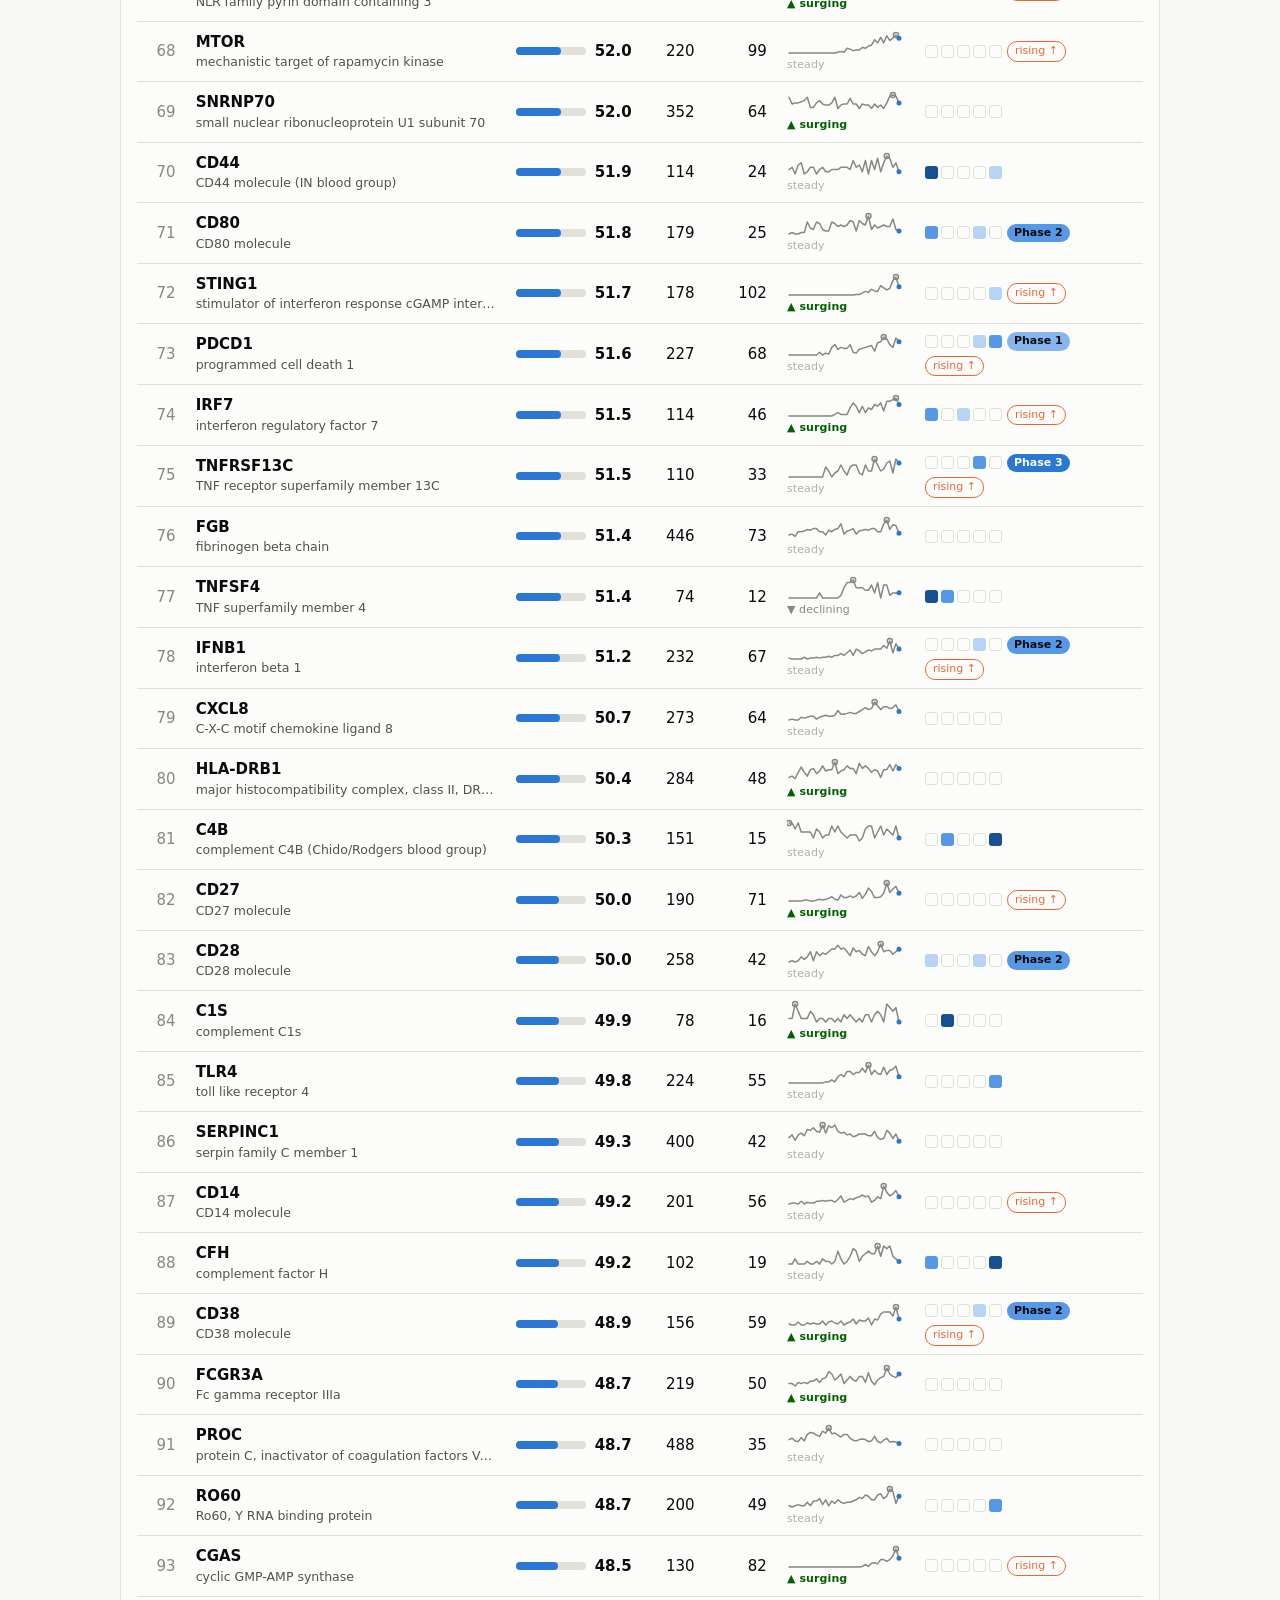
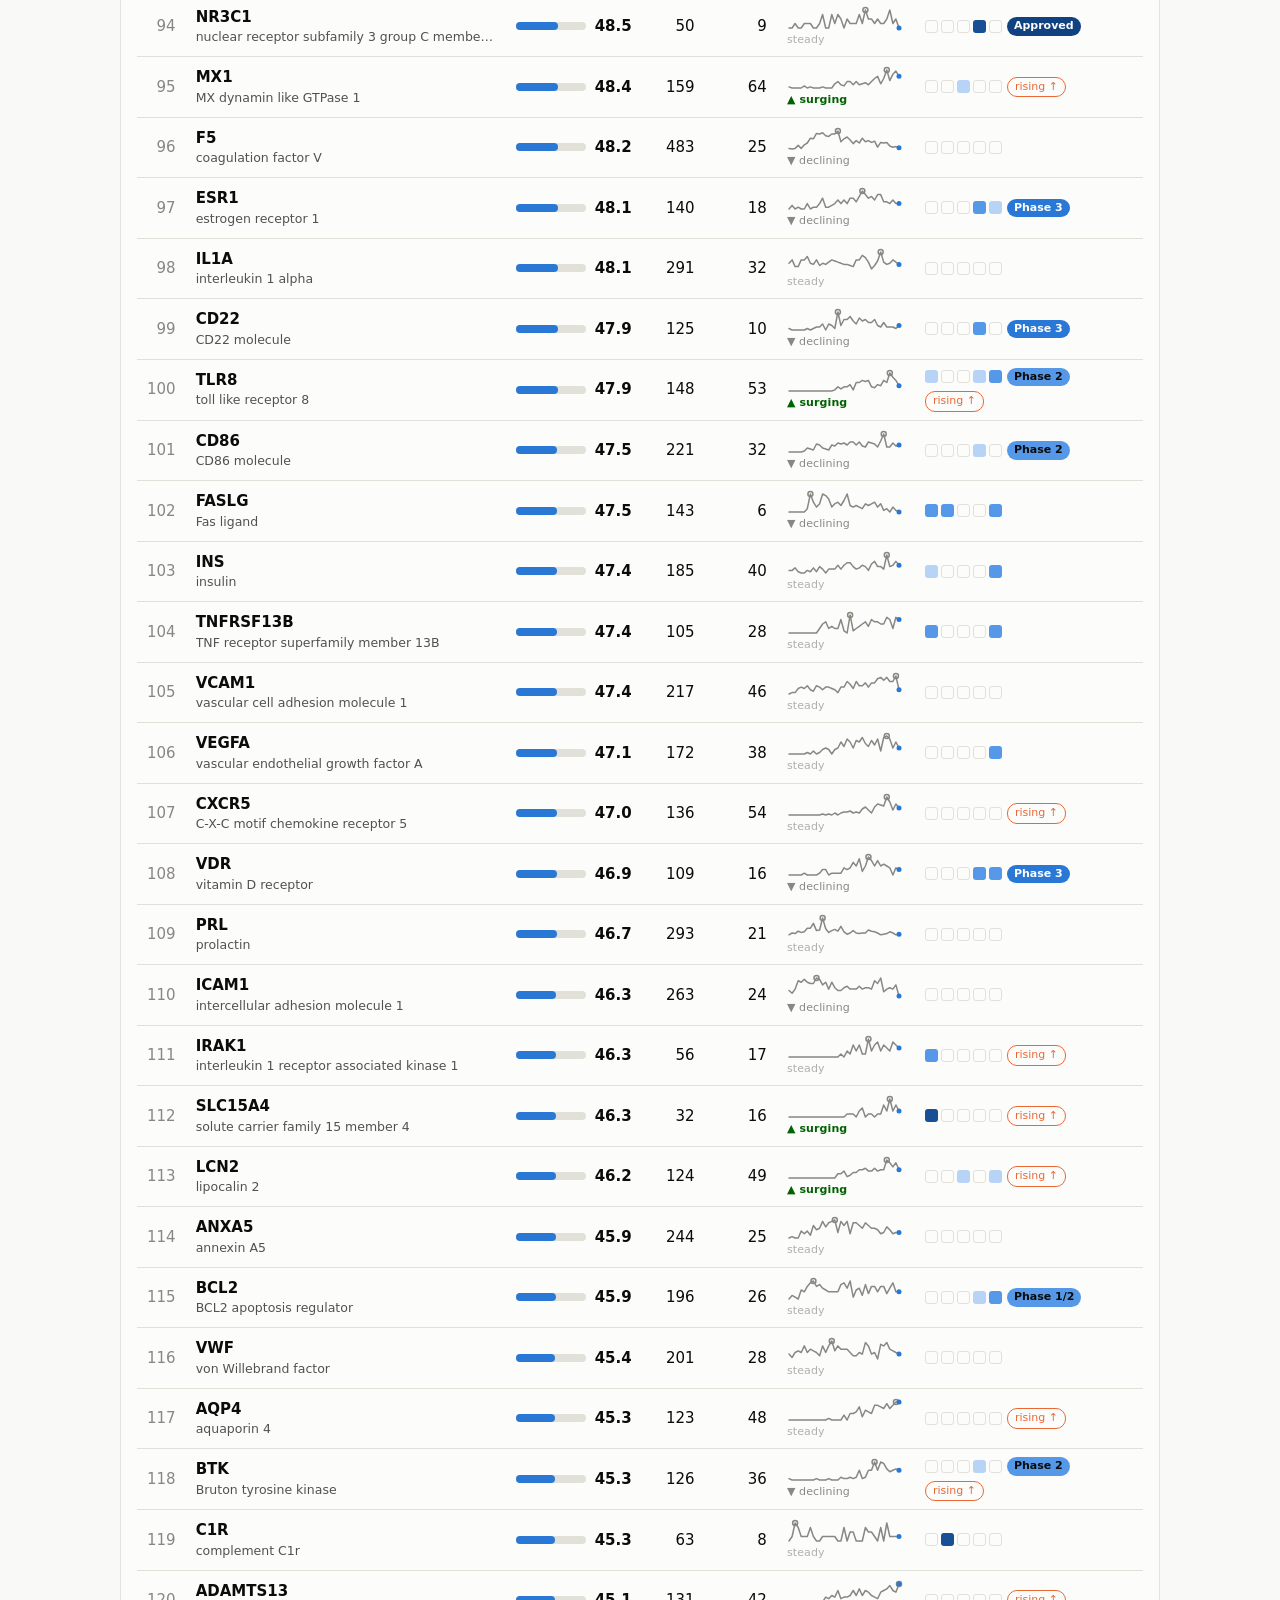
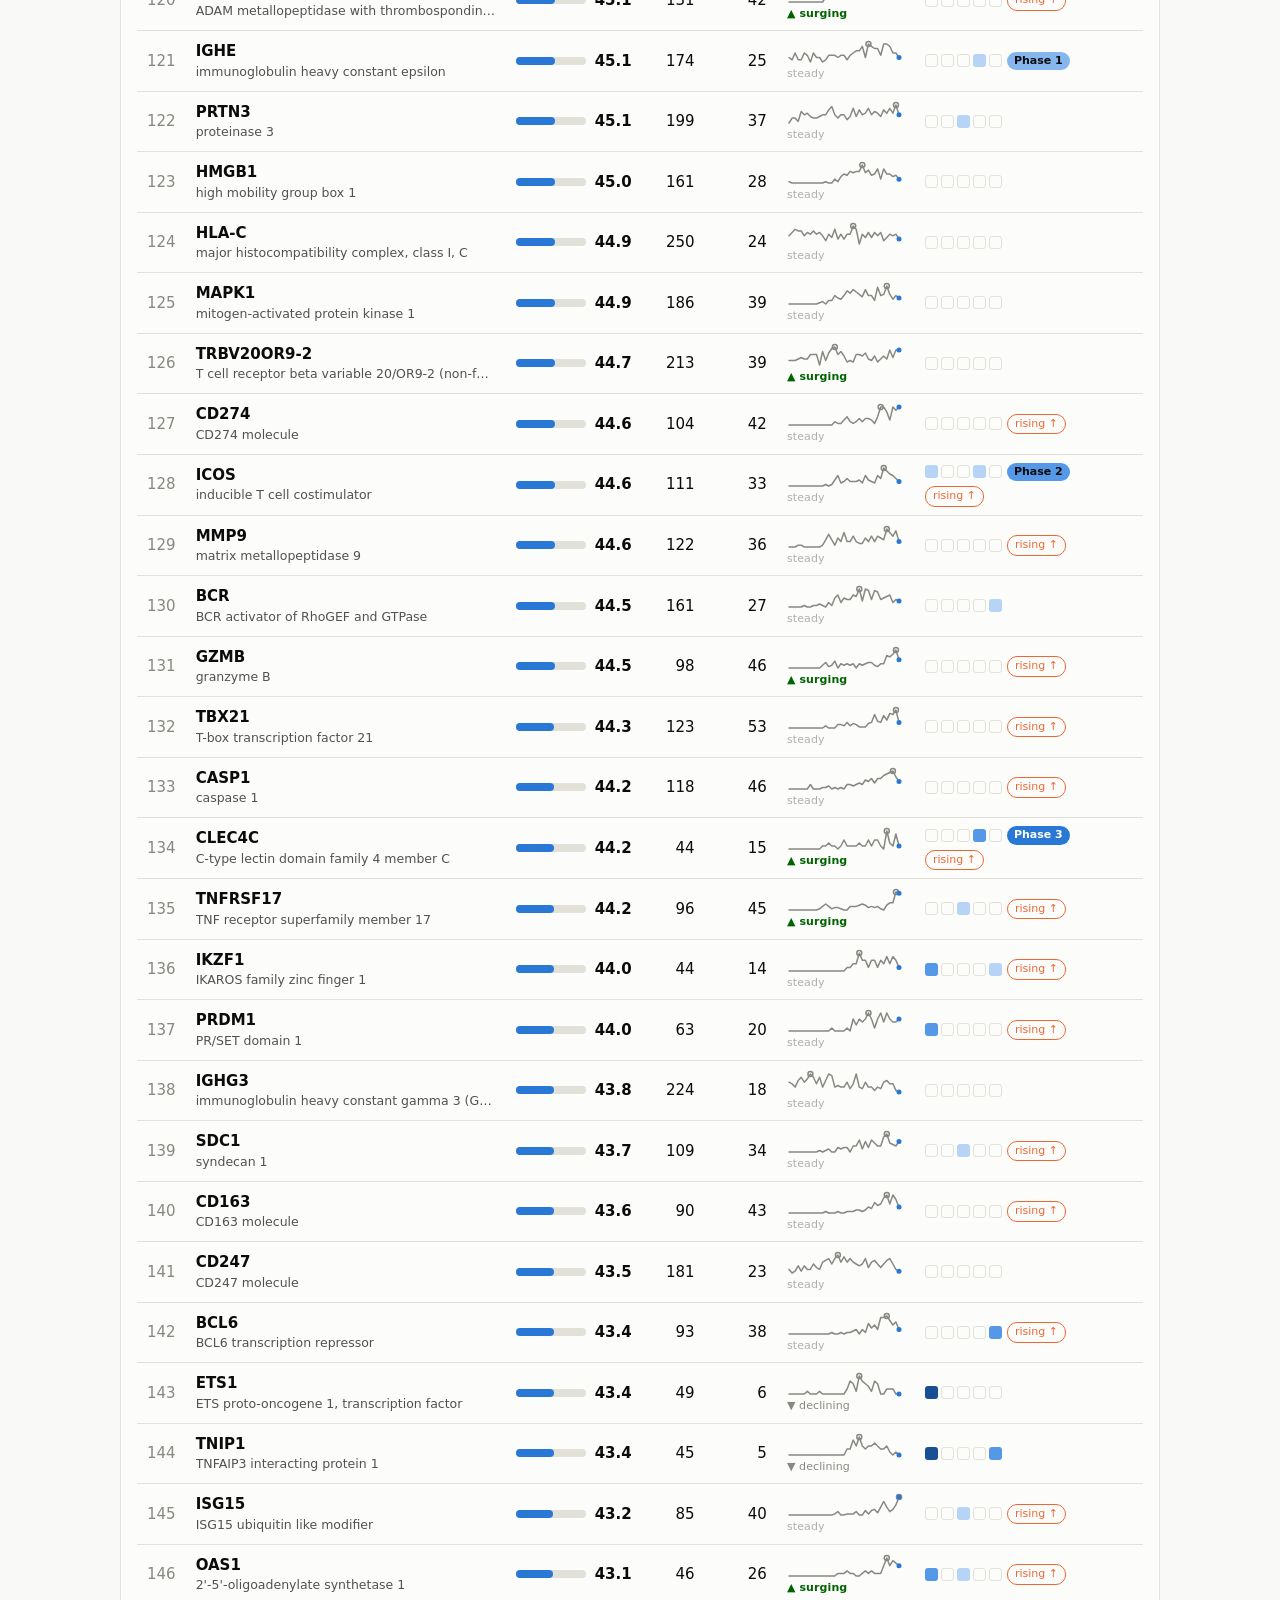
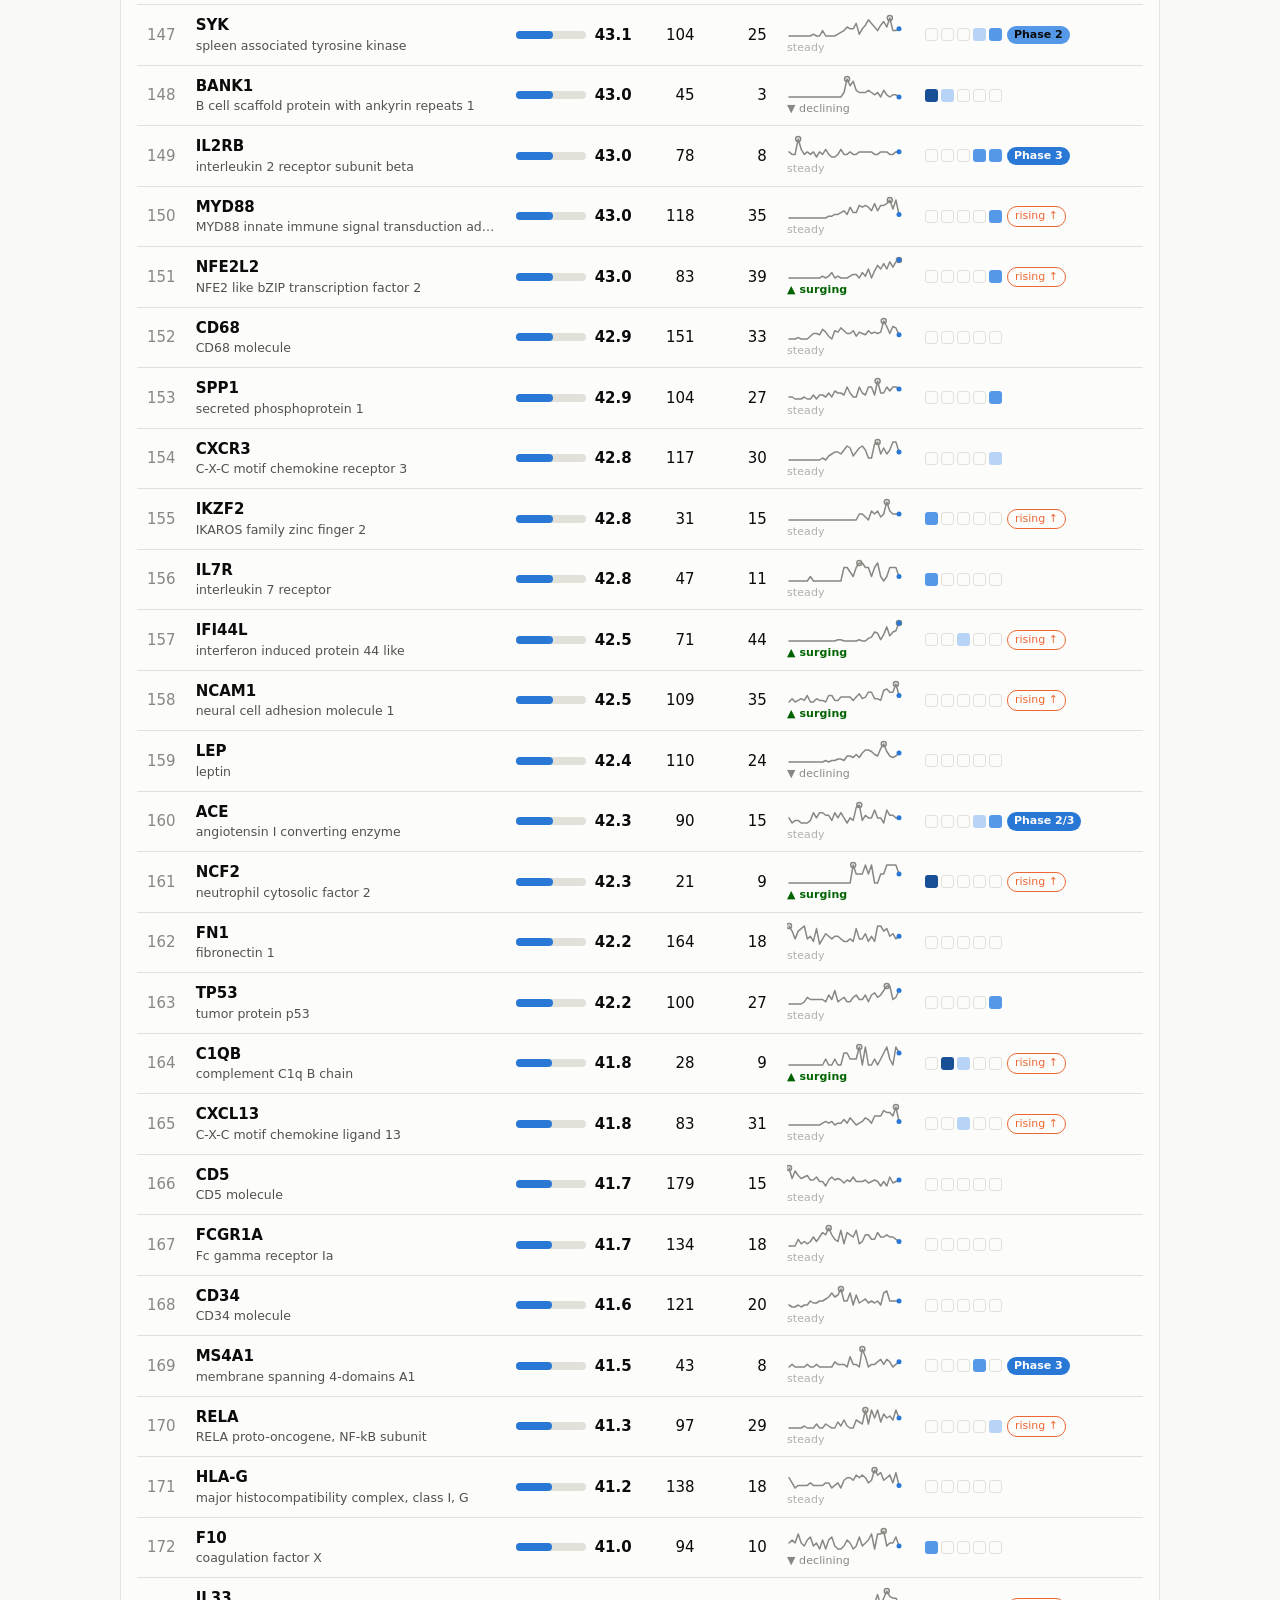
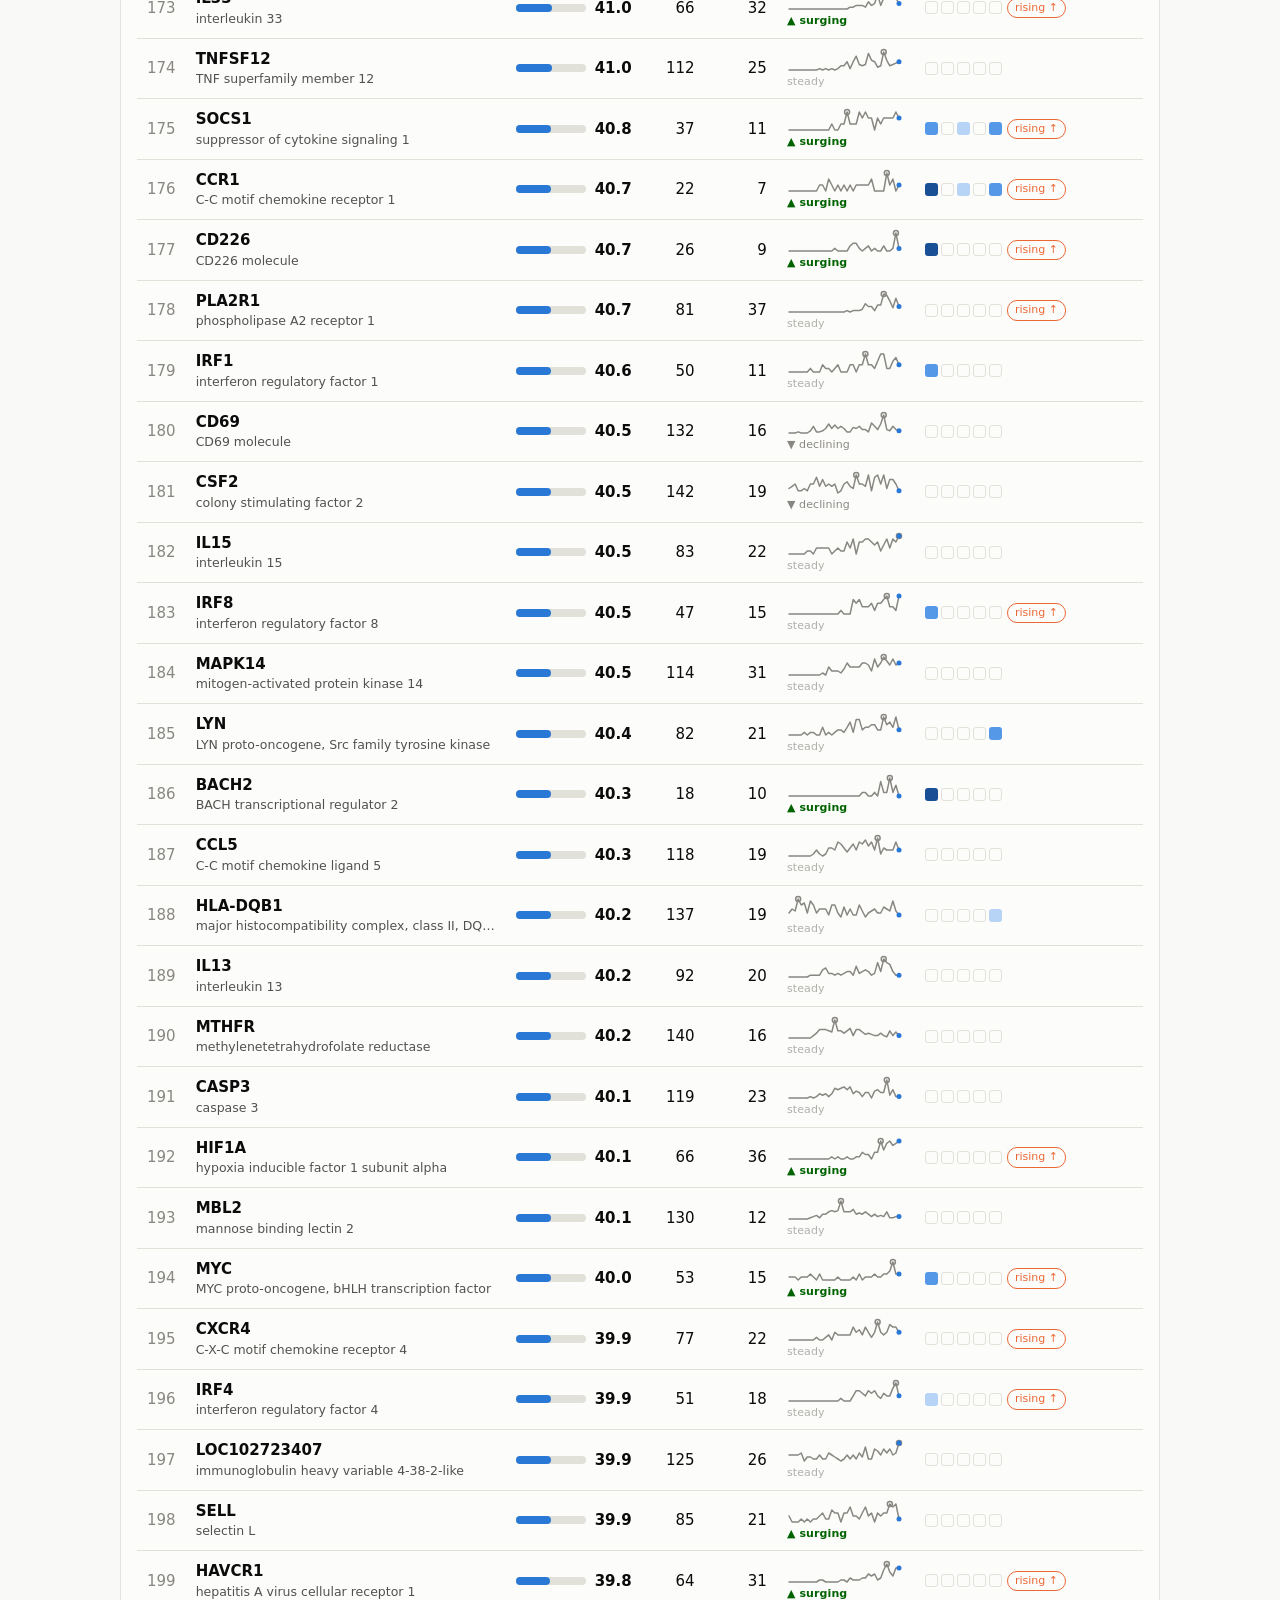
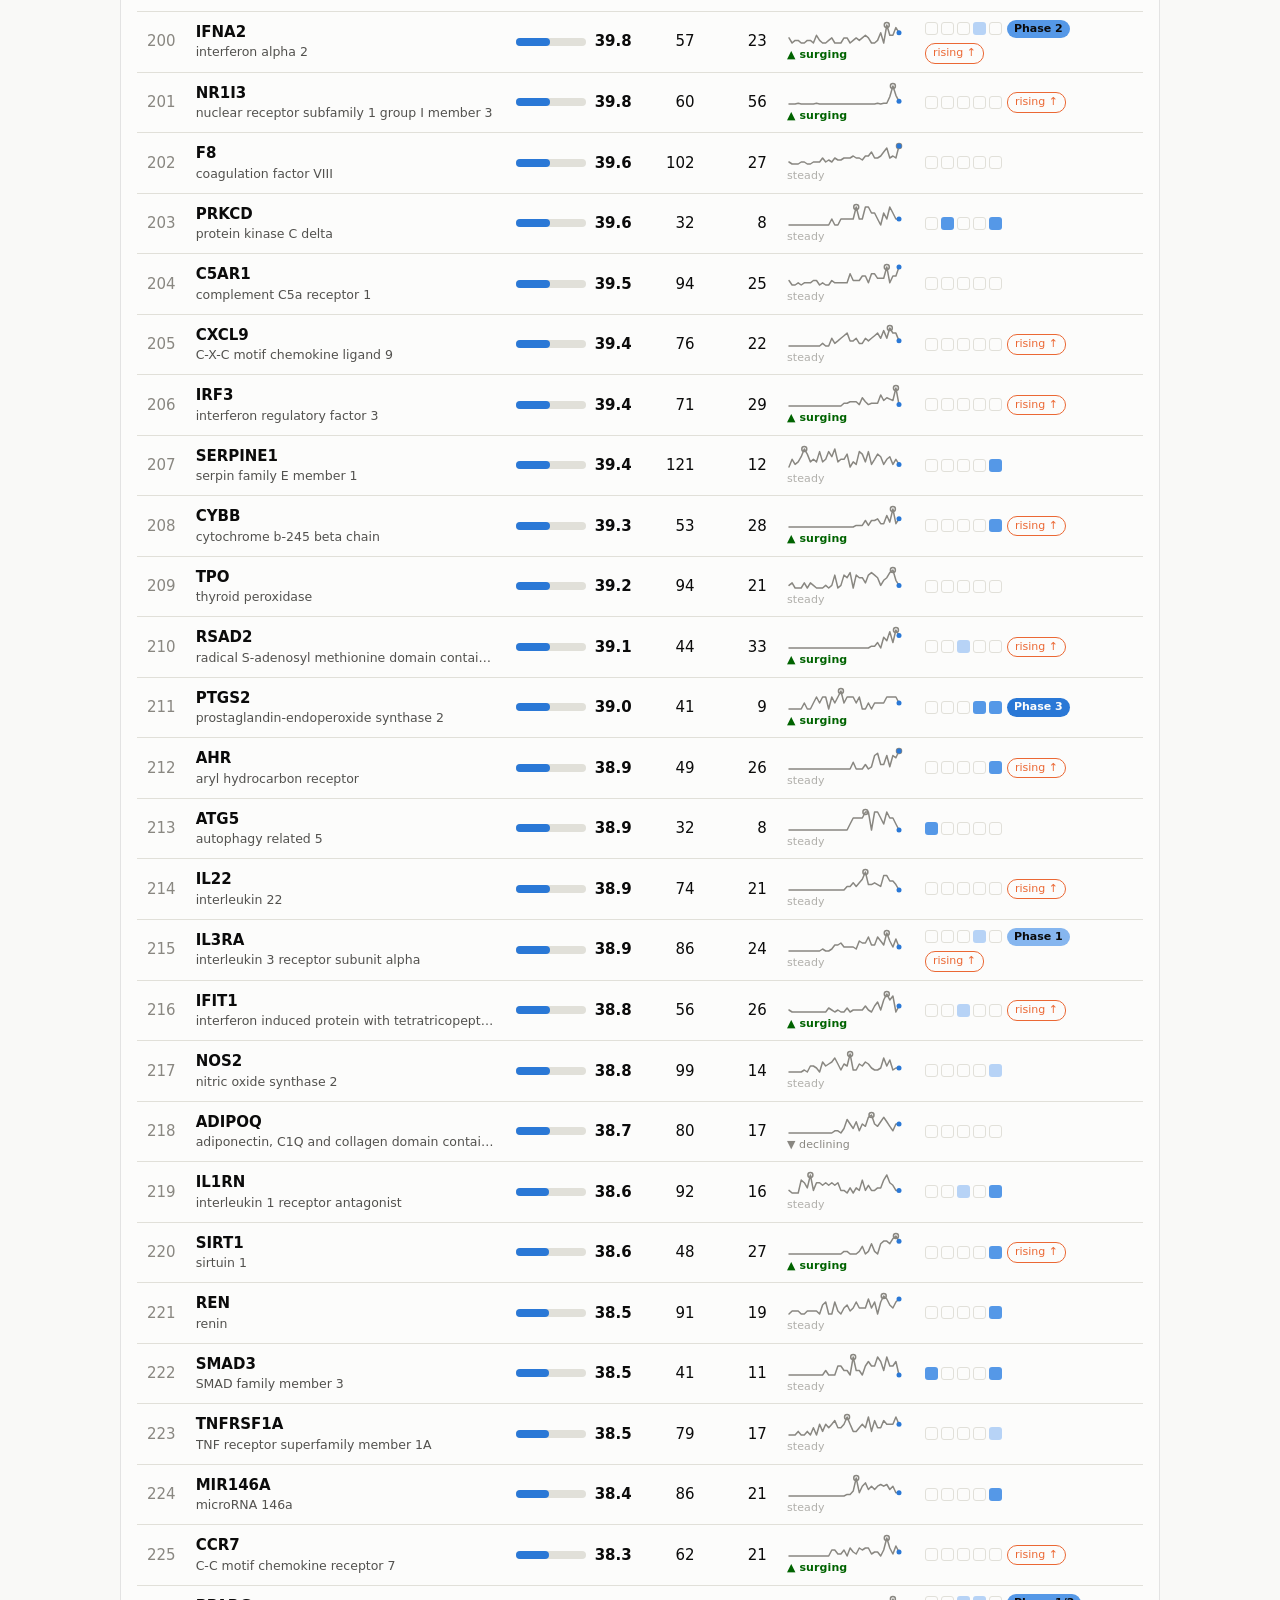
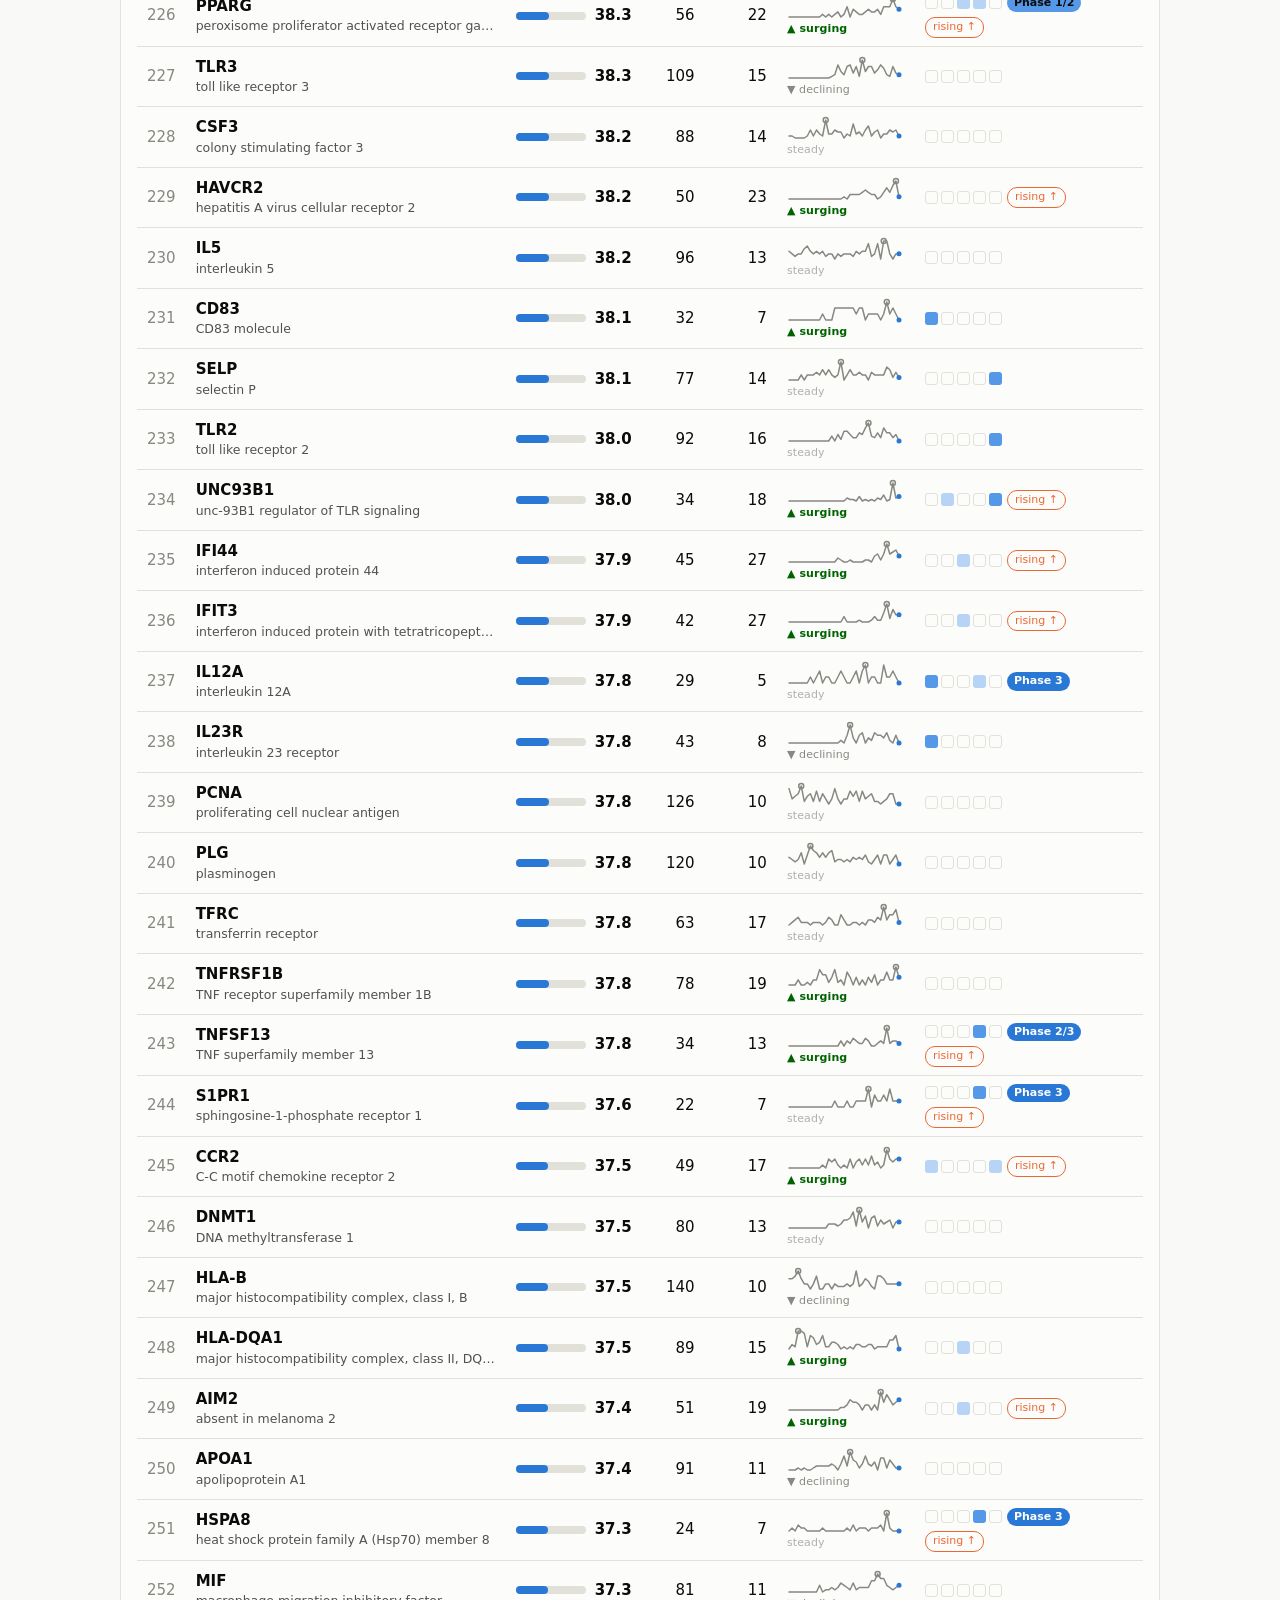
==== commit 7c2a9372: "added discovery criteria" ====
--- a/index.html
+++ b/index.html
@@ -42,12 +42,14 @@
 
   <nav class="tabs" role="tablist" aria-label="Views">
     <button class="tab active" role="tab" data-view="genes" aria-selected="true">Gene leaderboard</button>
+    <button class="tab" role="tab" data-view="targets" aria-selected="false">Target opportunities</button>
     <button class="tab" role="tab" data-view="pathways" aria-selected="false">Pathways</button>
     <button class="tab" role="tab" data-view="compare" aria-selected="false">Compare trends</button>
     <button class="tab" role="tab" data-view="about" aria-selected="false">About</button>
   </nav>
 
   <section id="view-genes" class="view" role="tabpanel"></section>
+  <section id="view-targets" class="view" role="tabpanel" hidden></section>
   <section id="view-pathways" class="view" role="tabpanel" hidden></section>
   <section id="view-compare" class="view" role="tabpanel" hidden></section>
   <section id="view-about" class="view" role="tabpanel" hidden>
@@ -83,6 +85,11 @@
     enrichment via <a href="https://biit.cs.ut.ee/gprofiler/gost" rel="noopener">g:Profiler</a>
     (GO-BP, KEGG, Reactome).
     Combined score = 0.4·mentions + 0.3·recency + 0.3·Open&nbsp;Targets association.
+    Target opportunity scores additionally use
+    <a href="https://gnomad.broadinstitute.org/" rel="noopener">gnomAD</a> constraint,
+    <a href="https://depmap.org/portal/" rel="noopener">DepMap</a> essentiality,
+    <a href="https://www.mousephenotype.org/" rel="noopener">IMPC</a> knockout phenotypes and
+    <a href="https://www.ebi.ac.uk/intact/" rel="noopener">IntAct</a> interactions, all via Open&nbsp;Targets.
     Research aid only — not medical advice.</p>
 </footer>
 
--- a/styles.css
+++ b/styles.css
@@ -312,7 +312,66 @@
 .muted { color: var(--muted); }
 .sr-only { position: absolute; width: 1px; height: 1px; overflow: hidden; clip: rect(0 0 0 0); }
 
+
+/* ---- target opportunity tab ---- */
+.intro-card p { margin: 0 0 10px; }
+.intro-card p:last-child { margin-bottom: 0; }
+.intro-card .sub { margin-bottom: 10px; }
+
+/* Compact four-pillar strip in the ranked table: one column per pillar,
+   height encodes the score. */
+.pillar-strip { display: inline-flex; gap: 4px; align-items: flex-end; height: 26px; }
+.pillar-cell {
+  width: 13px; height: 100%; background: var(--grid); border-radius: 2px;
+  display: flex; align-items: flex-end; overflow: hidden; cursor: default;
+}
+.pillar-fill { width: 100%; border-radius: 2px; }
+
+.flag-row { display: flex; flex-wrap: wrap; gap: 4px; margin-top: 4px; }
+.badge.flag { font-size: 11px; cursor: default; }
+.badge.flag-repurposing { border-color: var(--series-3); color: var(--series-3); }
+.badge.flag-whitespace { border-color: var(--series-1); color: var(--series-1); }
+.badge.flag-safety { border-color: var(--organ-heart); color: var(--organ-heart); }
+.badge.flag-approved { border-color: var(--muted); color: var(--muted); }
+.xind { font-size: 12.5px; }
+
+.pillar-card { padding-bottom: 6px; }
+.pillar-head { display: flex; align-items: baseline; justify-content: space-between; gap: 12px; }
+.pillar-score { display: flex; align-items: baseline; gap: 8px; font-size: 13px; }
+.pillar-value { font-size: 22px; font-weight: 600; font-variant-numeric: tabular-nums; }
+.pillar-bar { height: 6px; border-radius: 3px; background: var(--grid); margin: 8px 0 14px; }
+.pillar-bar .fill { height: 6px; border-radius: 3px; }
+
+.criterion { padding: 10px 0; border-top: 1px solid var(--border); }
+.criterion:first-of-type { border-top: none; }
+.criterion .breakdown-row { margin: 0 0 5px; }
+.criterion-label { display: flex; align-items: baseline; gap: 6px; }
+.criterion-weight { color: var(--muted); font-size: 11.5px; font-variant-numeric: tabular-nums; }
+.criterion-detail { font-size: 13px; color: var(--ink); margin: 0 0 3px; }
+.criterion-meta {
+  display: flex; gap: 12px; justify-content: space-between; align-items: baseline;
+  font-size: 12px; color: var(--muted);
+}
+.criterion-source { white-space: nowrap; font-variant-numeric: tabular-nums; }
+
+.pillar-summary { margin: 10px 0 4px; }
+.pillar-summary-row { display: grid; grid-template-columns: 150px 1fr 60px; gap: 10px; align-items: center; margin: 7px 0; font-size: 13.5px; }
+.pillar-summary-row .track { height: 10px; border-radius: 5px; background: var(--grid); }
+.pillar-summary-row .fill { height: 10px; border-radius: 5px; }
+.pillar-summary-row .num { text-align: right; font-variant-numeric: tabular-nums; color: var(--ink-2); }
+
+.gate-note {
+  margin: 12px 0 0; padding: 9px 11px; border-radius: 6px; font-size: 12.5px;
+  background: var(--wash); color: var(--ink-2); border-left: 3px solid var(--series-2);
+}
+.gate-note.gate-clear { border-left-color: var(--series-3); }
+
+.context-grid { display: grid; grid-template-columns: repeat(auto-fit, minmax(220px, 1fr)); gap: 14px; }
+.context-grid .label { color: var(--muted); font-size: 12px; margin-bottom: 3px; }
+
 @media (max-width: 640px) {
   .gene-name { display: none; }
   .breakdown-row { grid-template-columns: 110px 1fr 50px; }
-}
+  .pillar-summary-row { grid-template-columns: 110px 1fr 50px; }
+  .criterion-meta { flex-direction: column; gap: 2px; }
+}
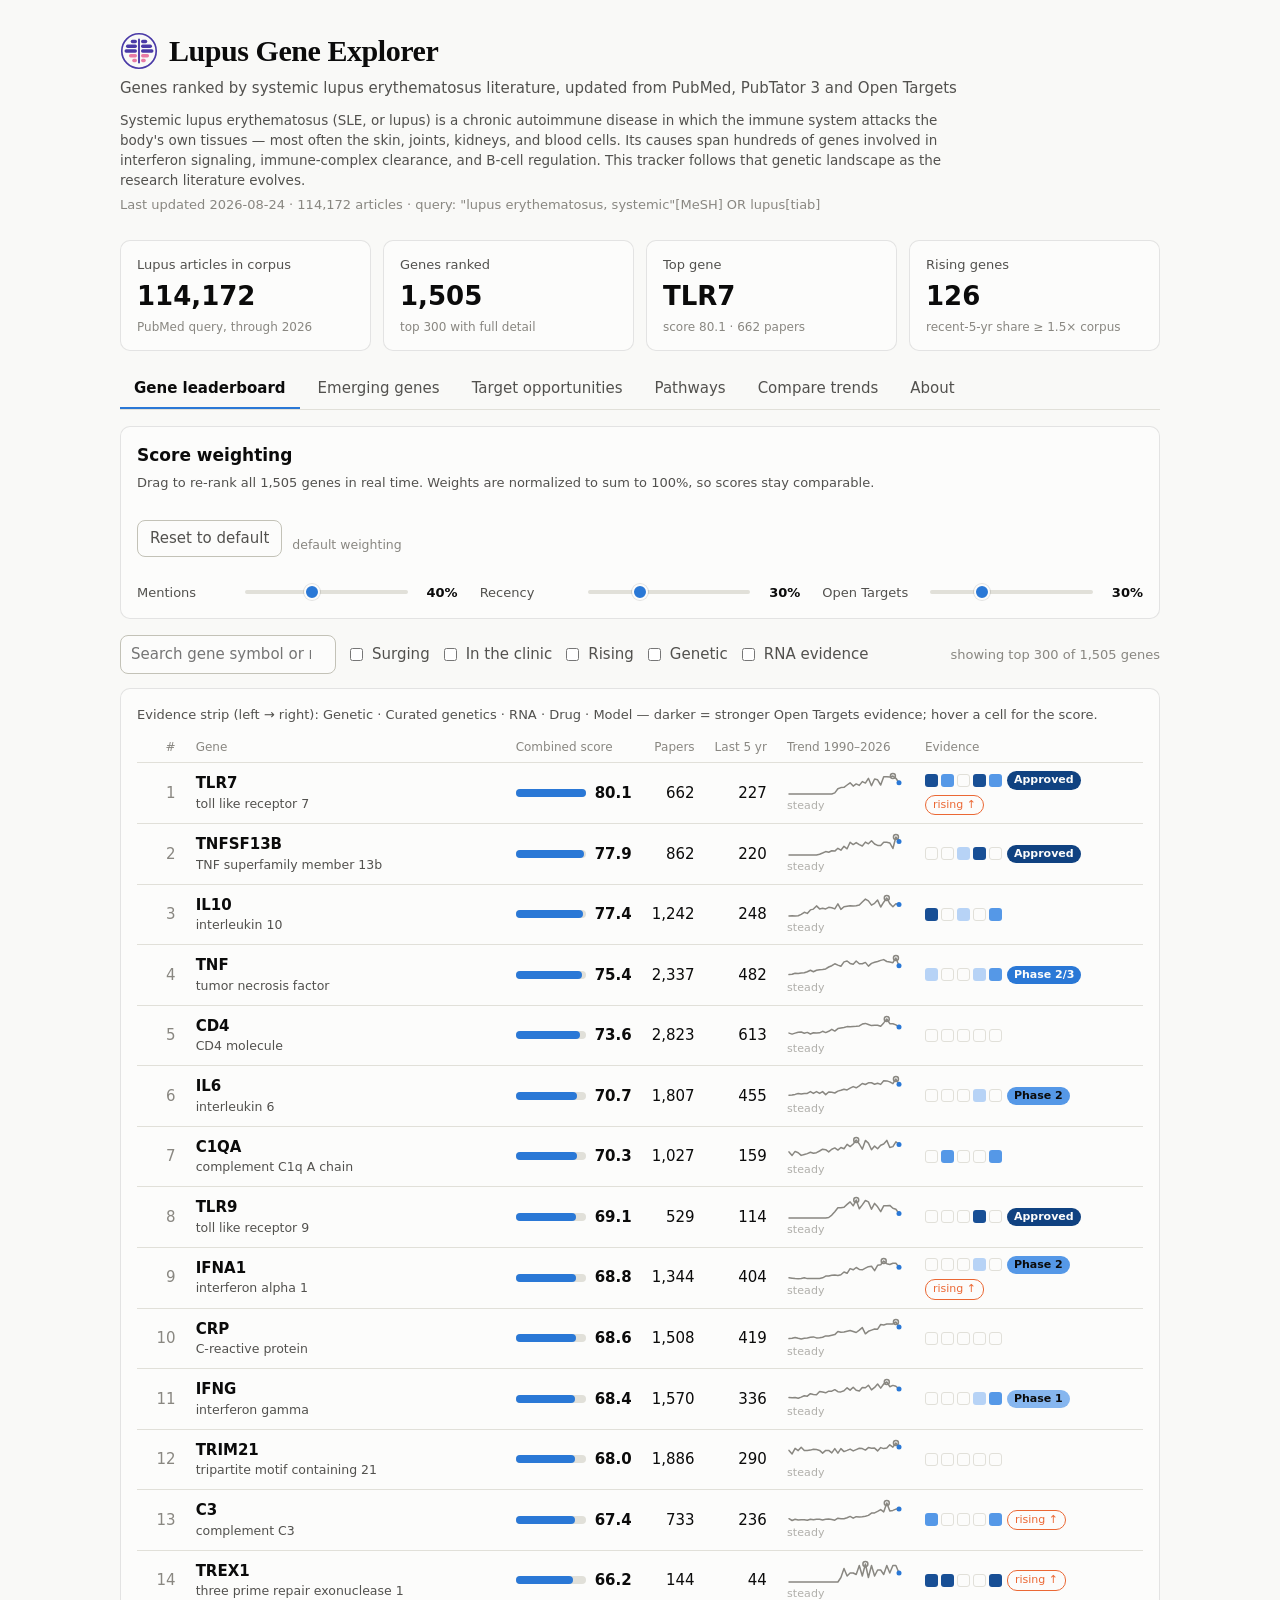
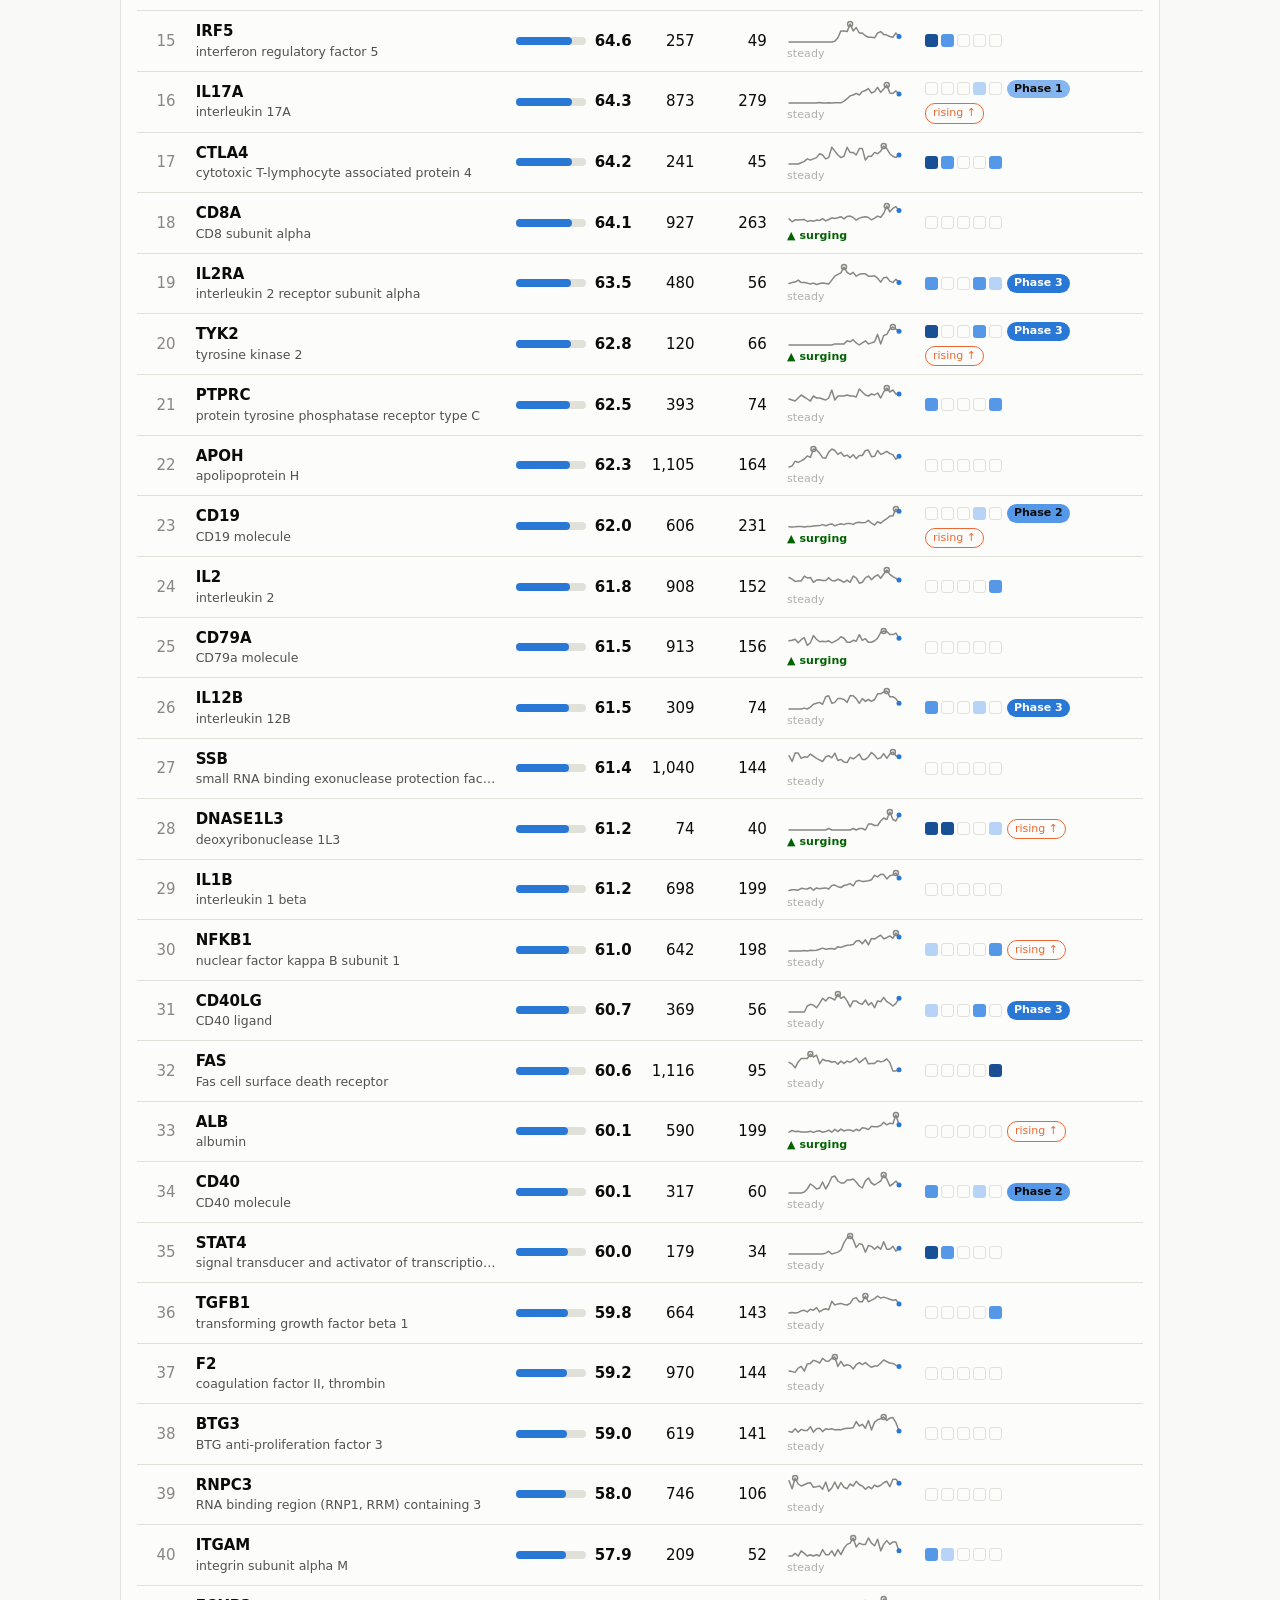
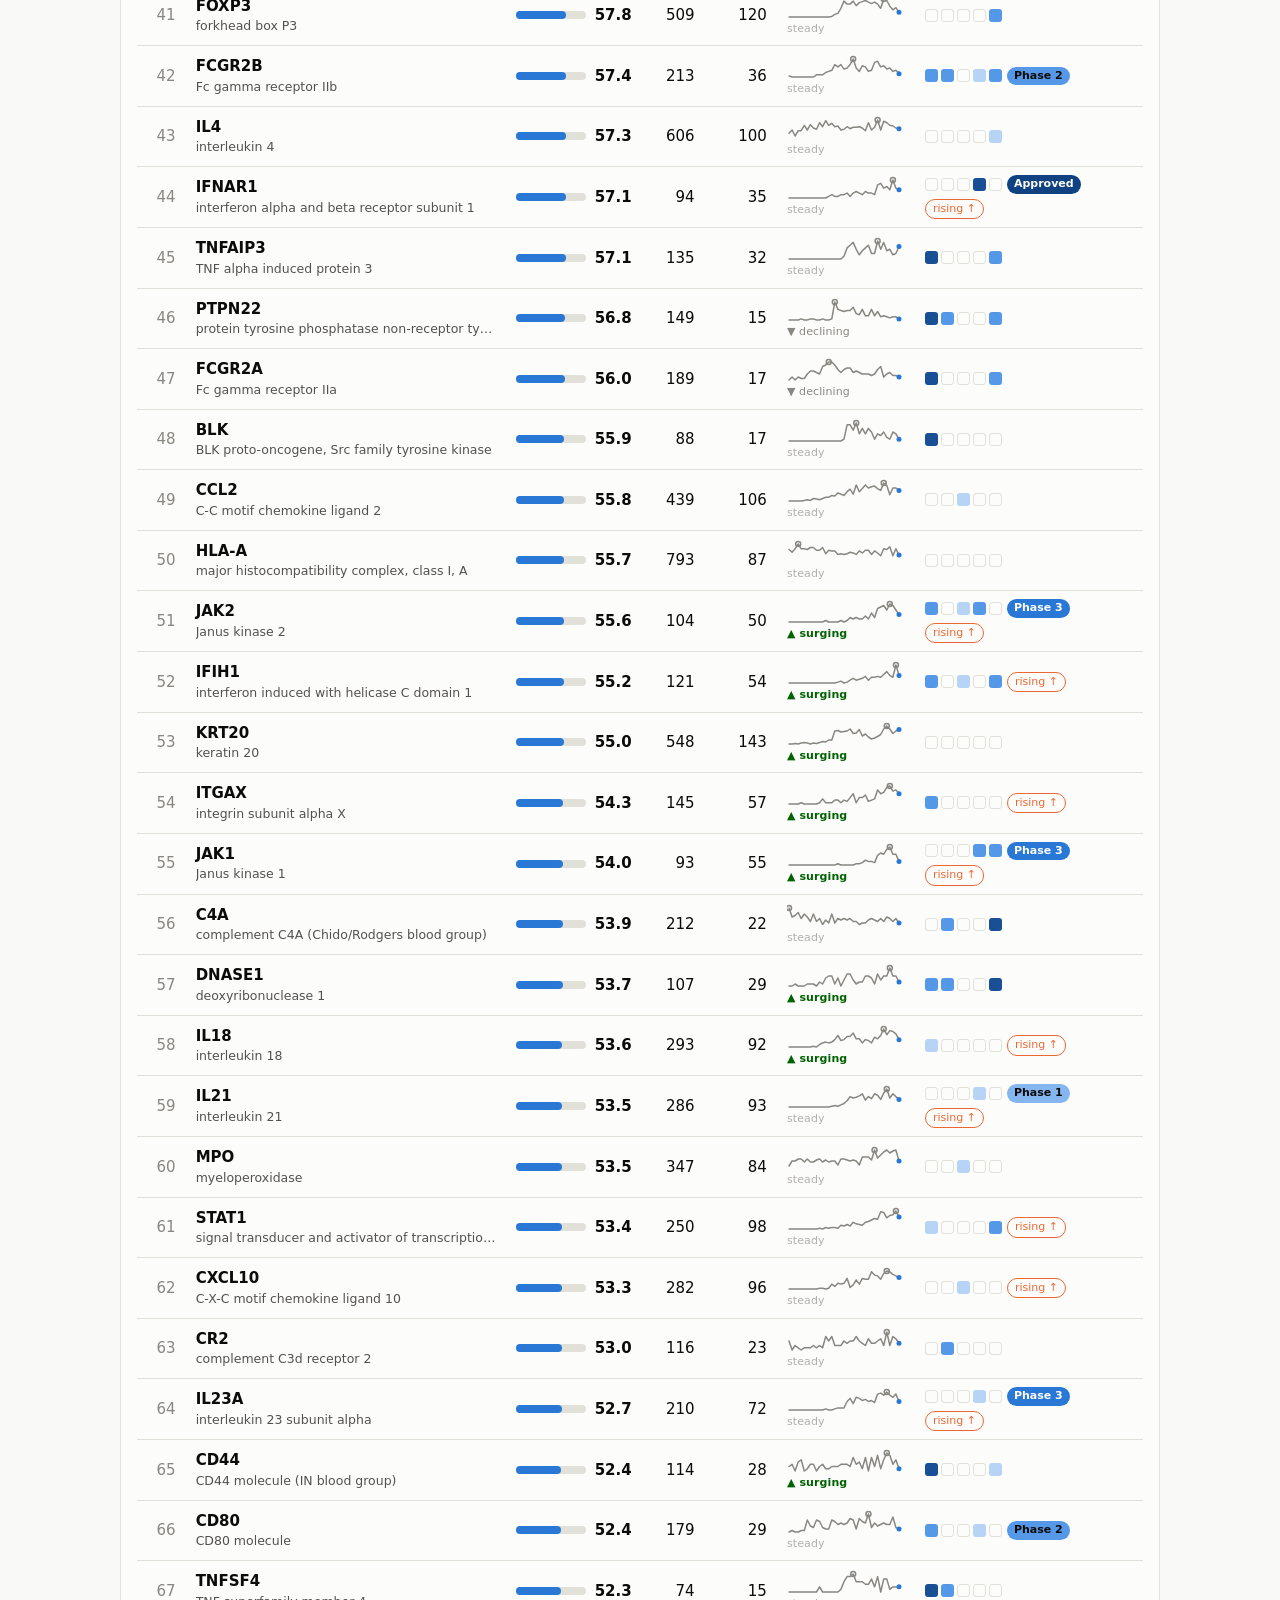
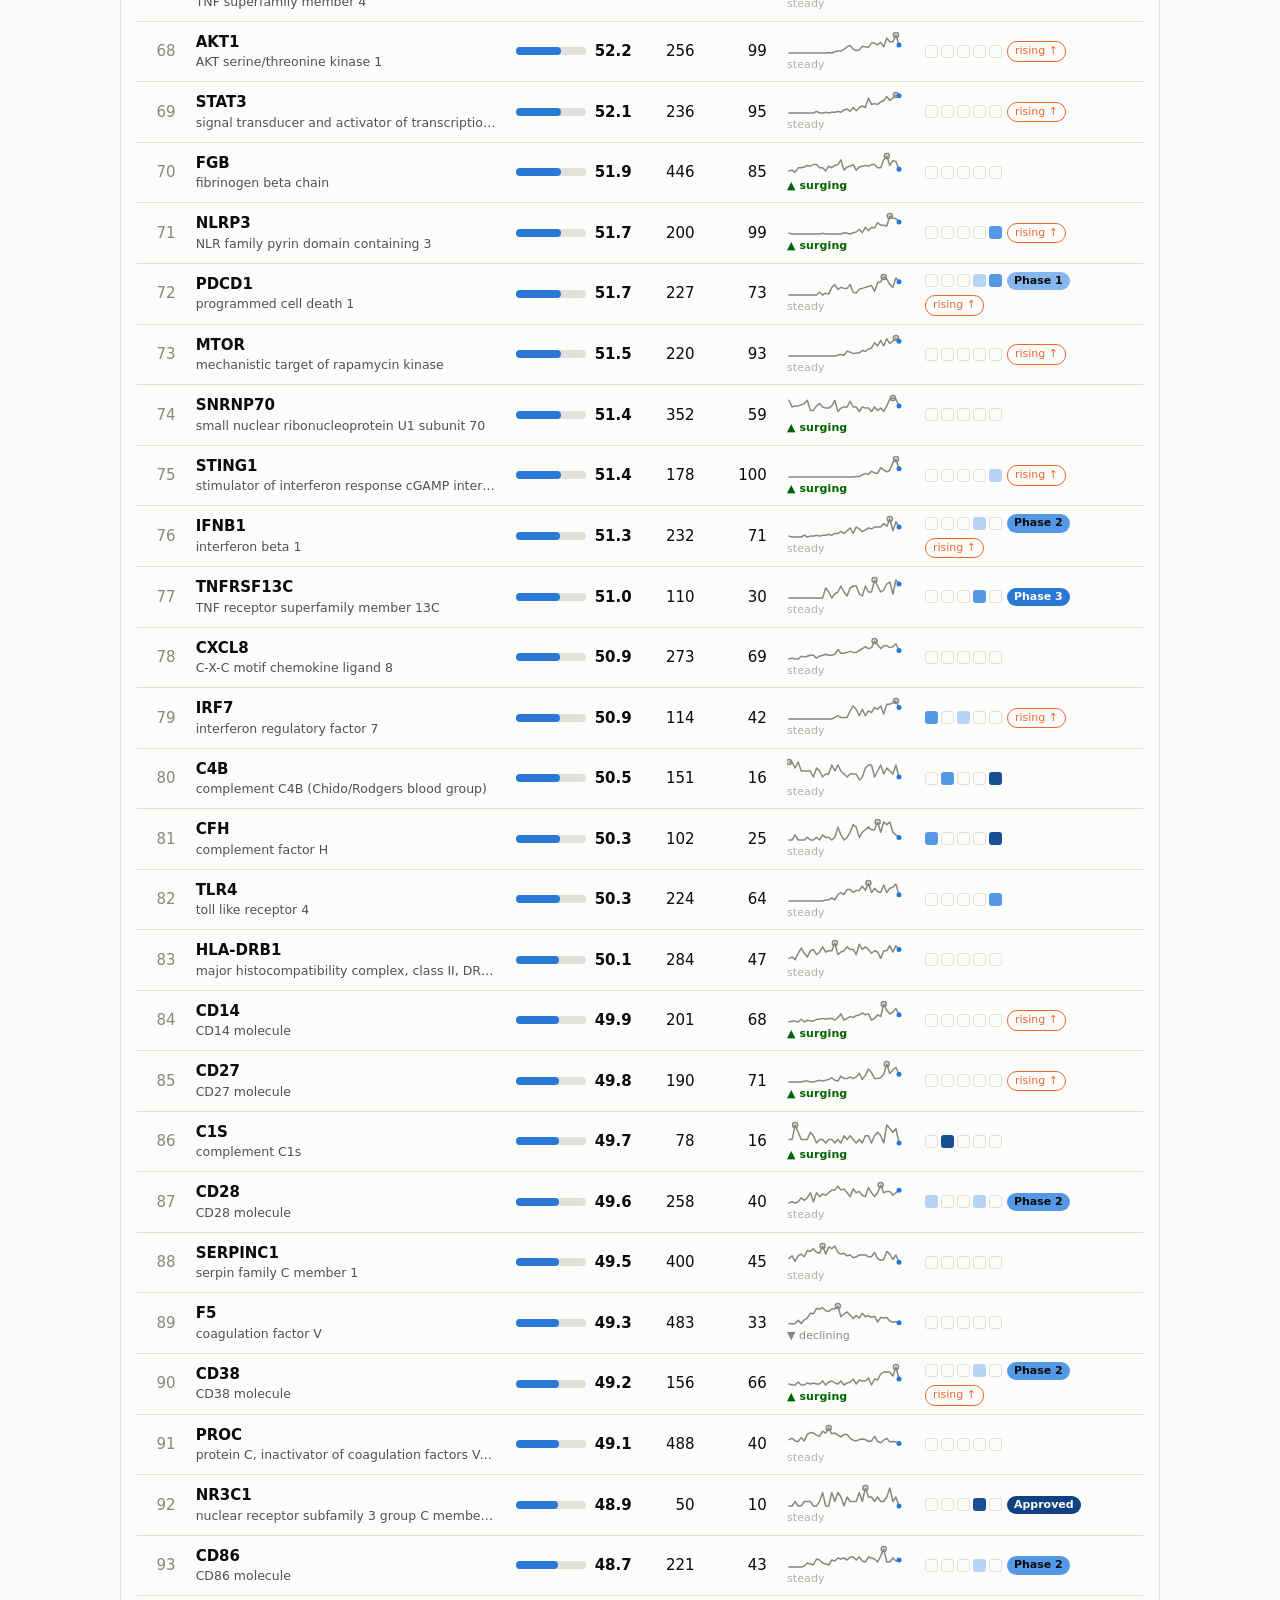
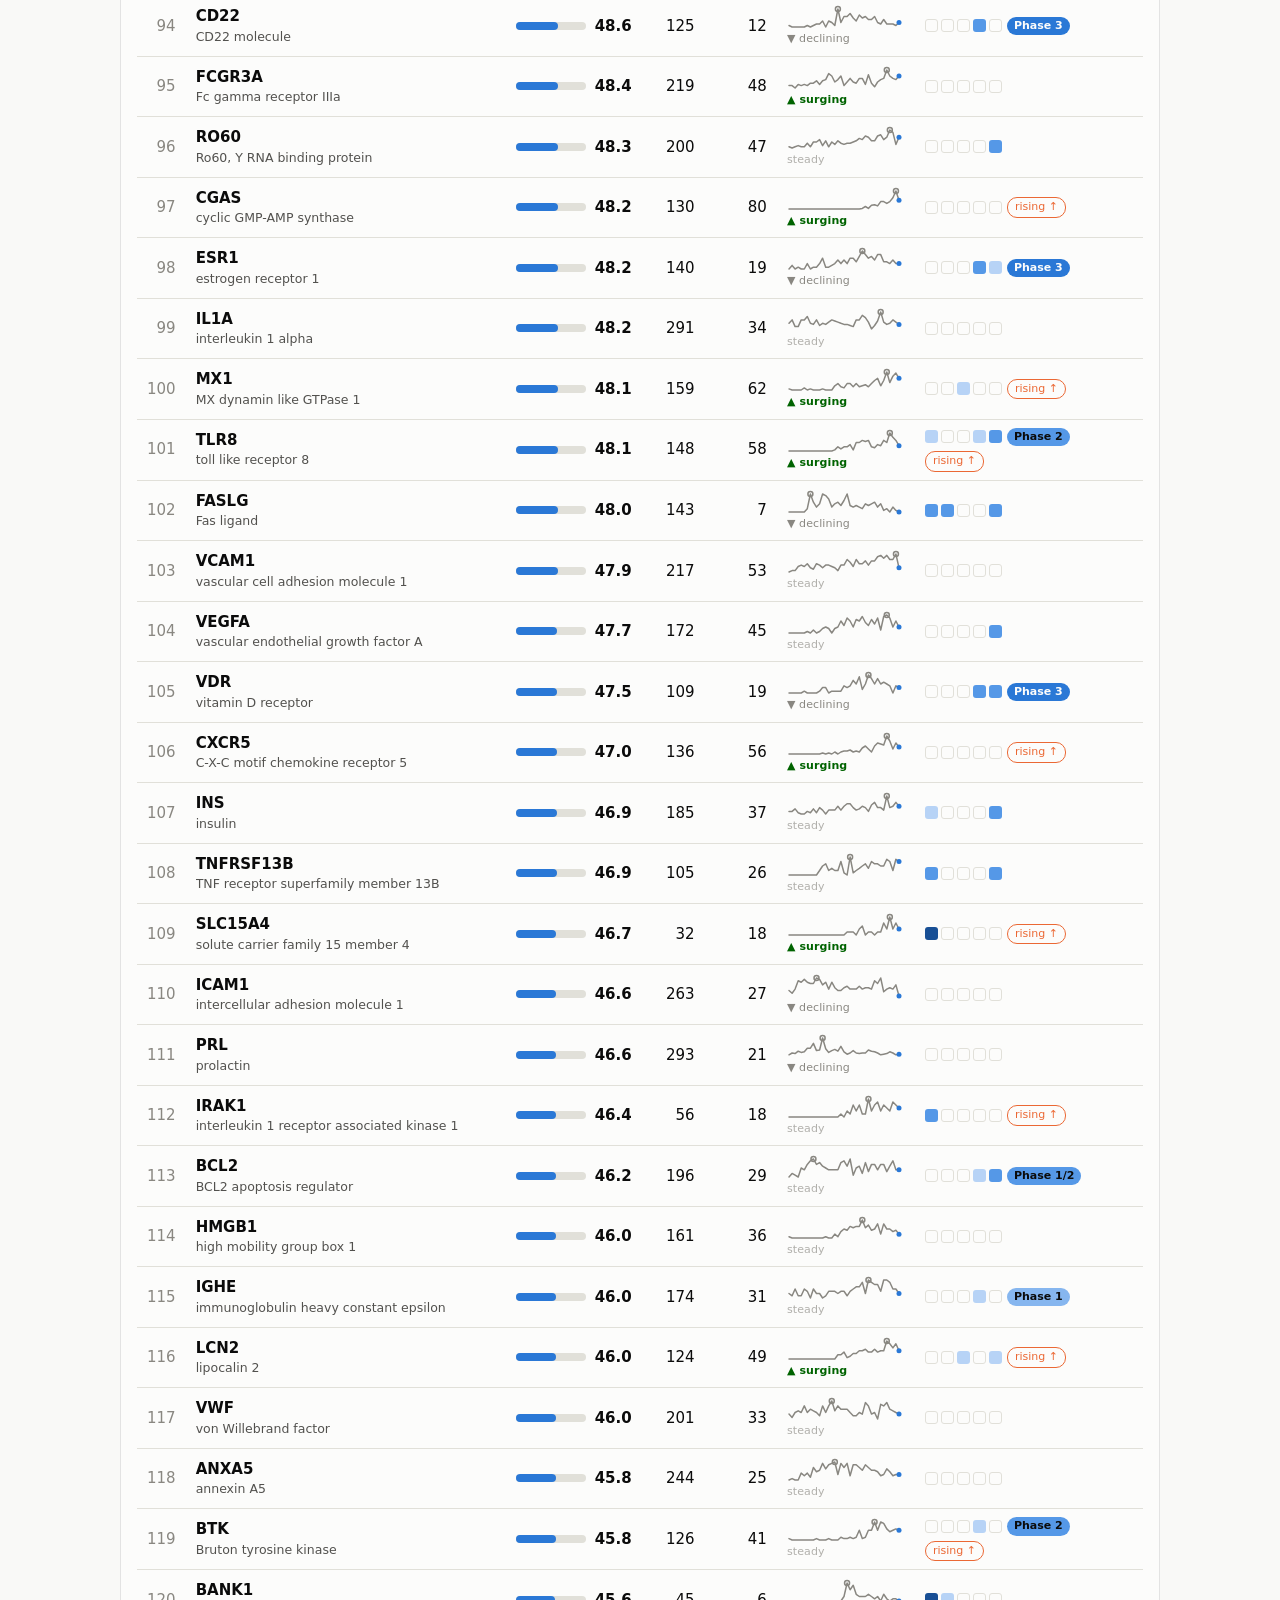
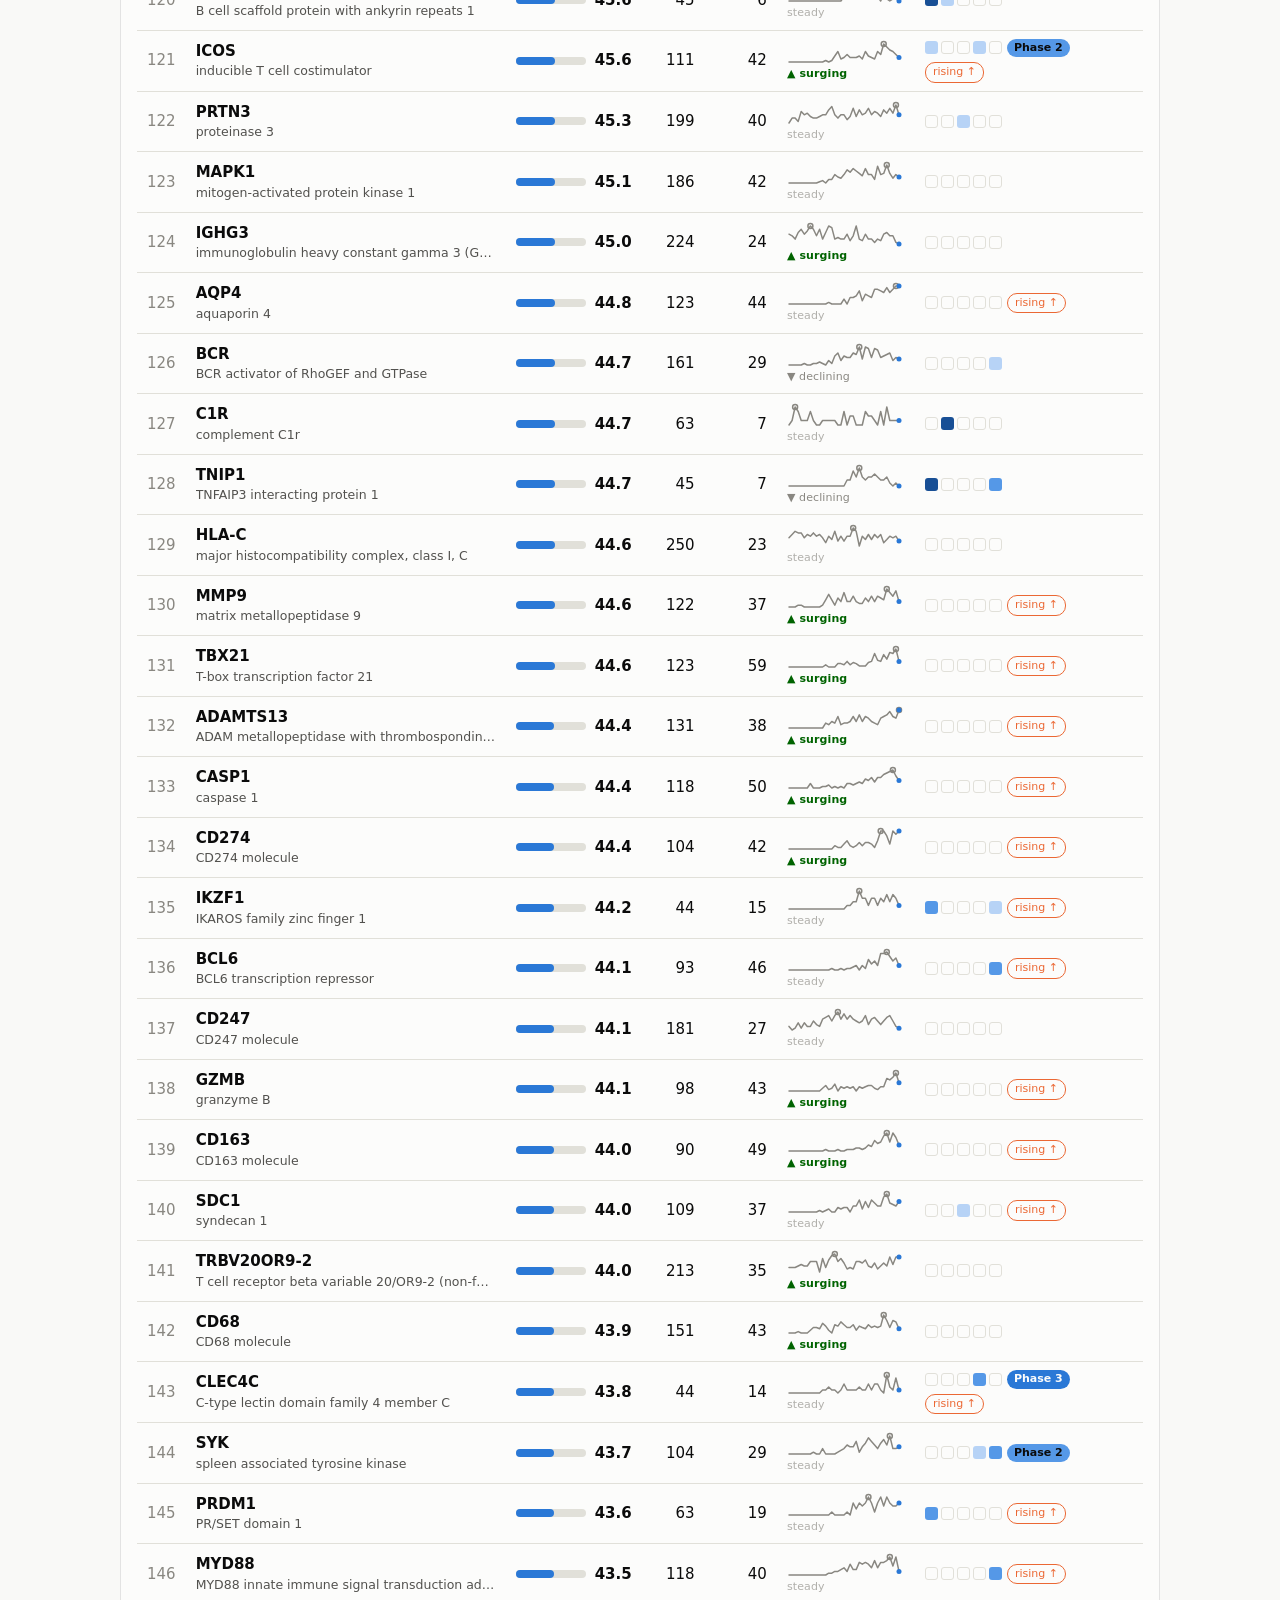
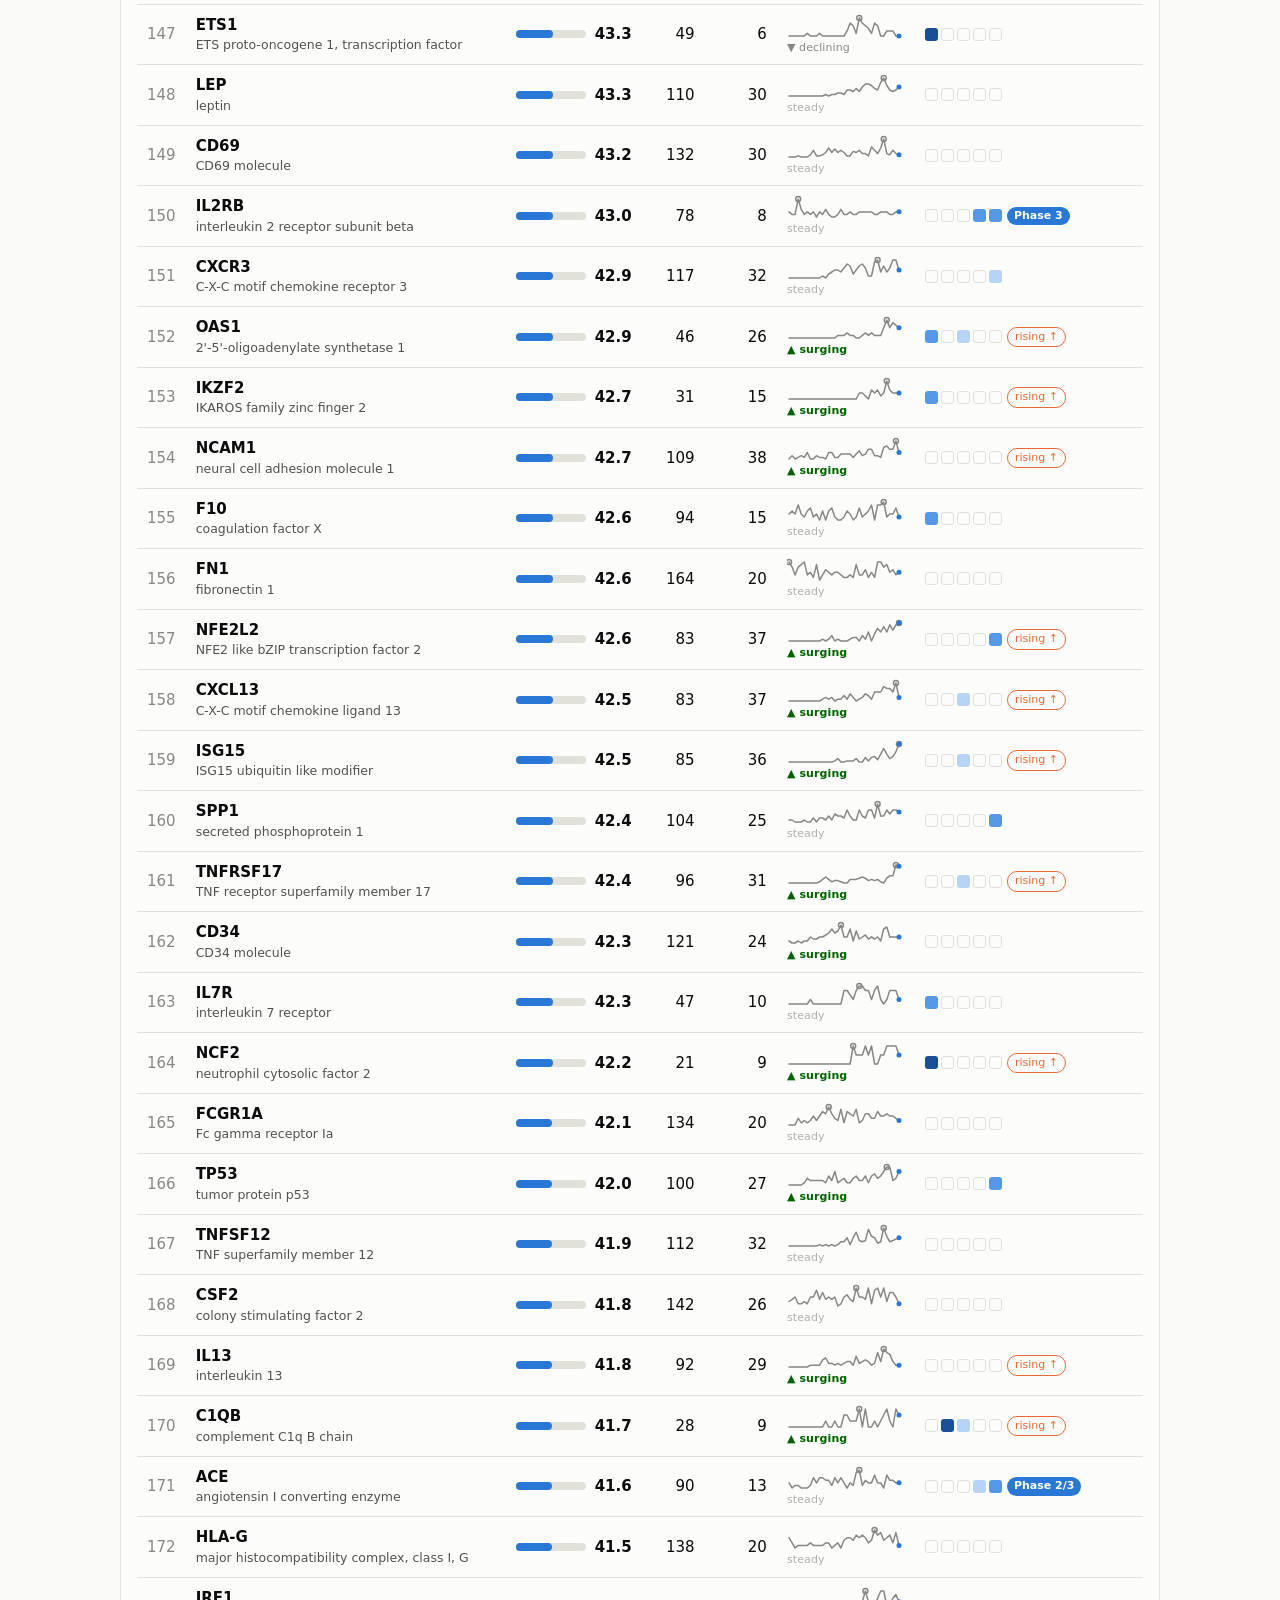
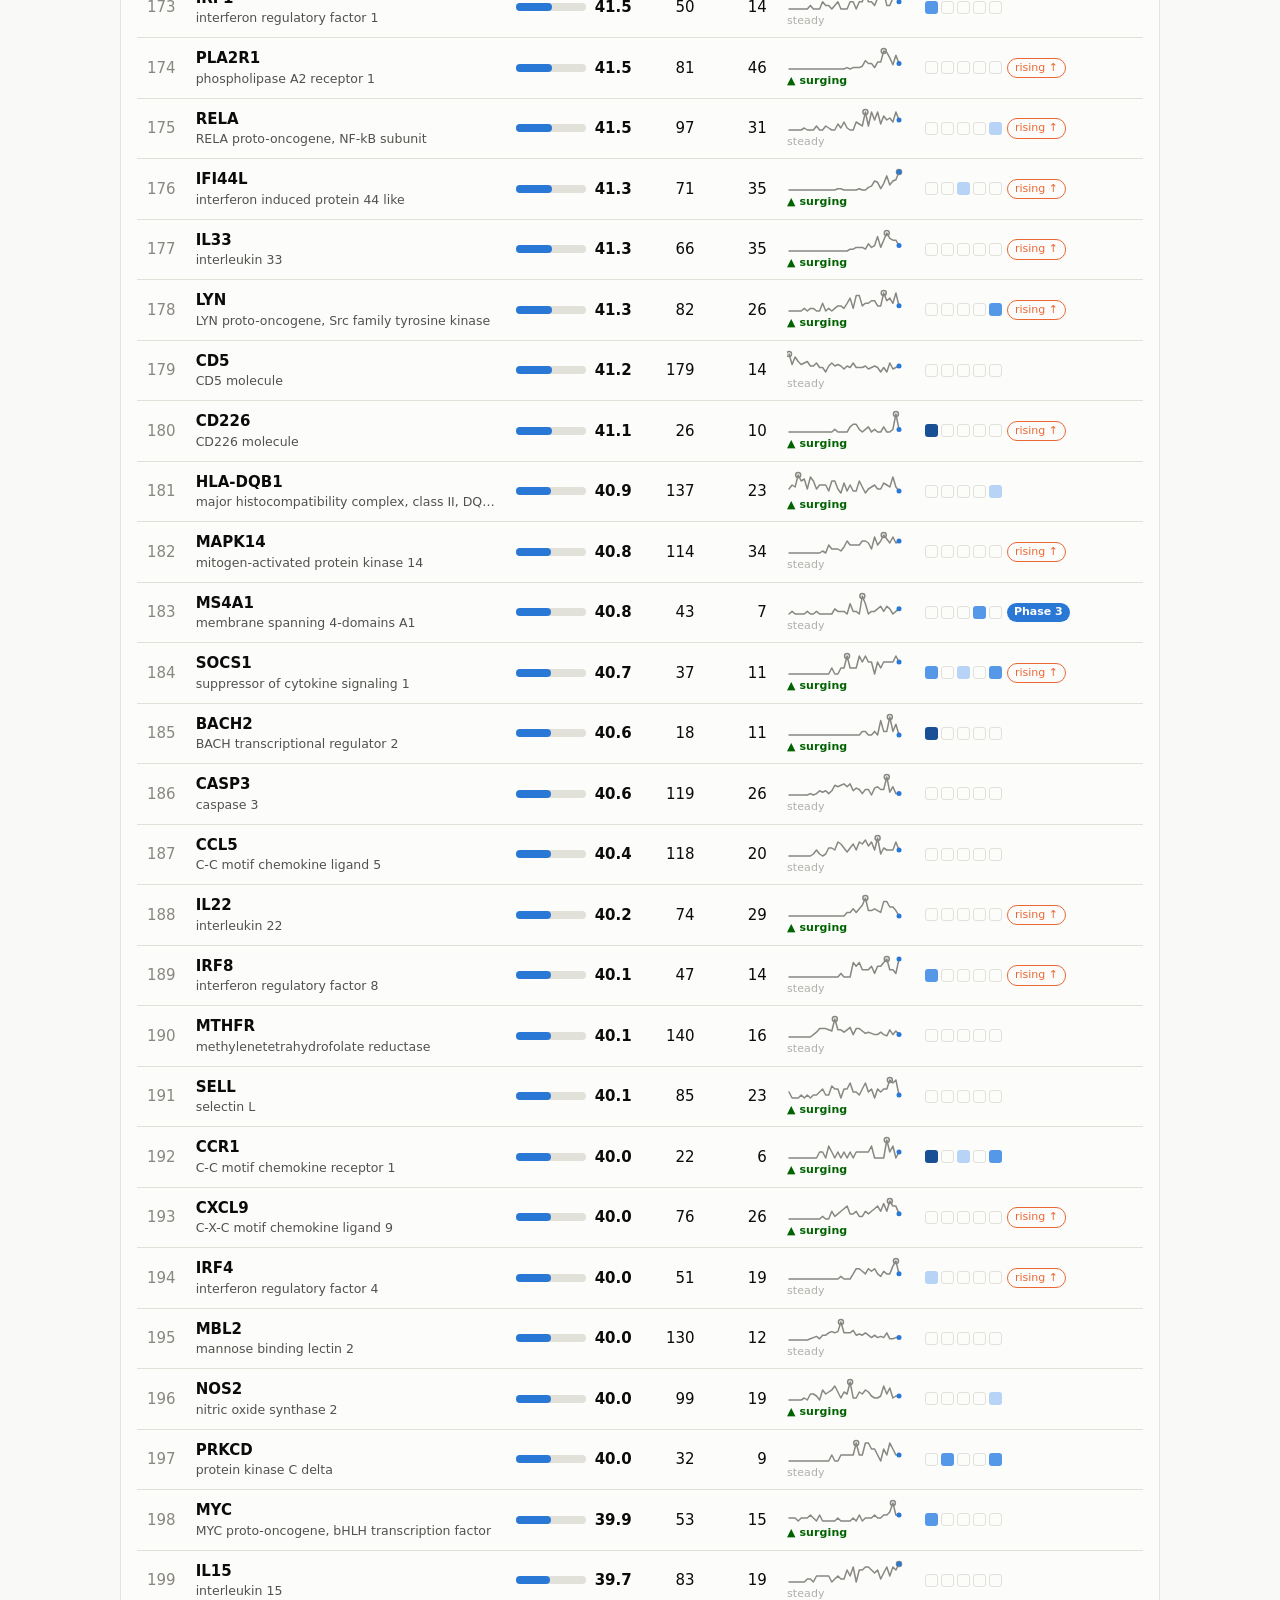
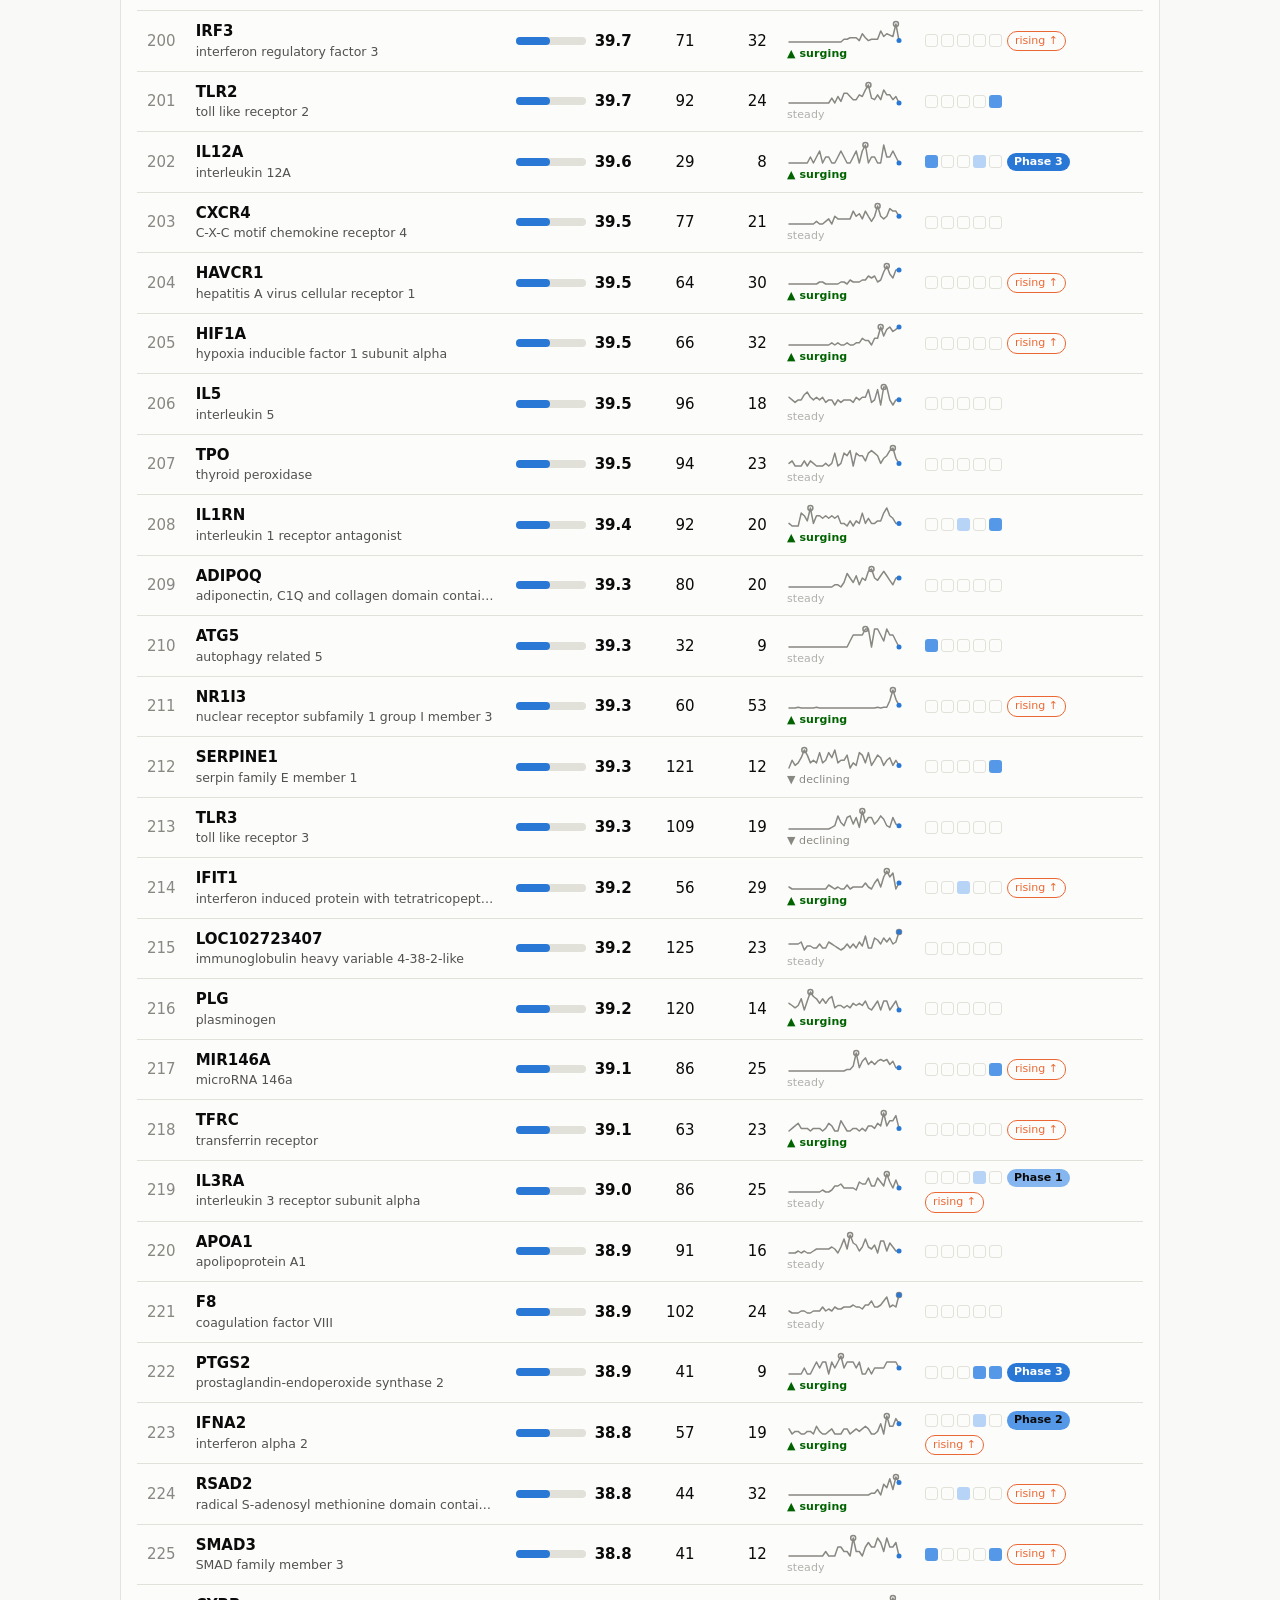
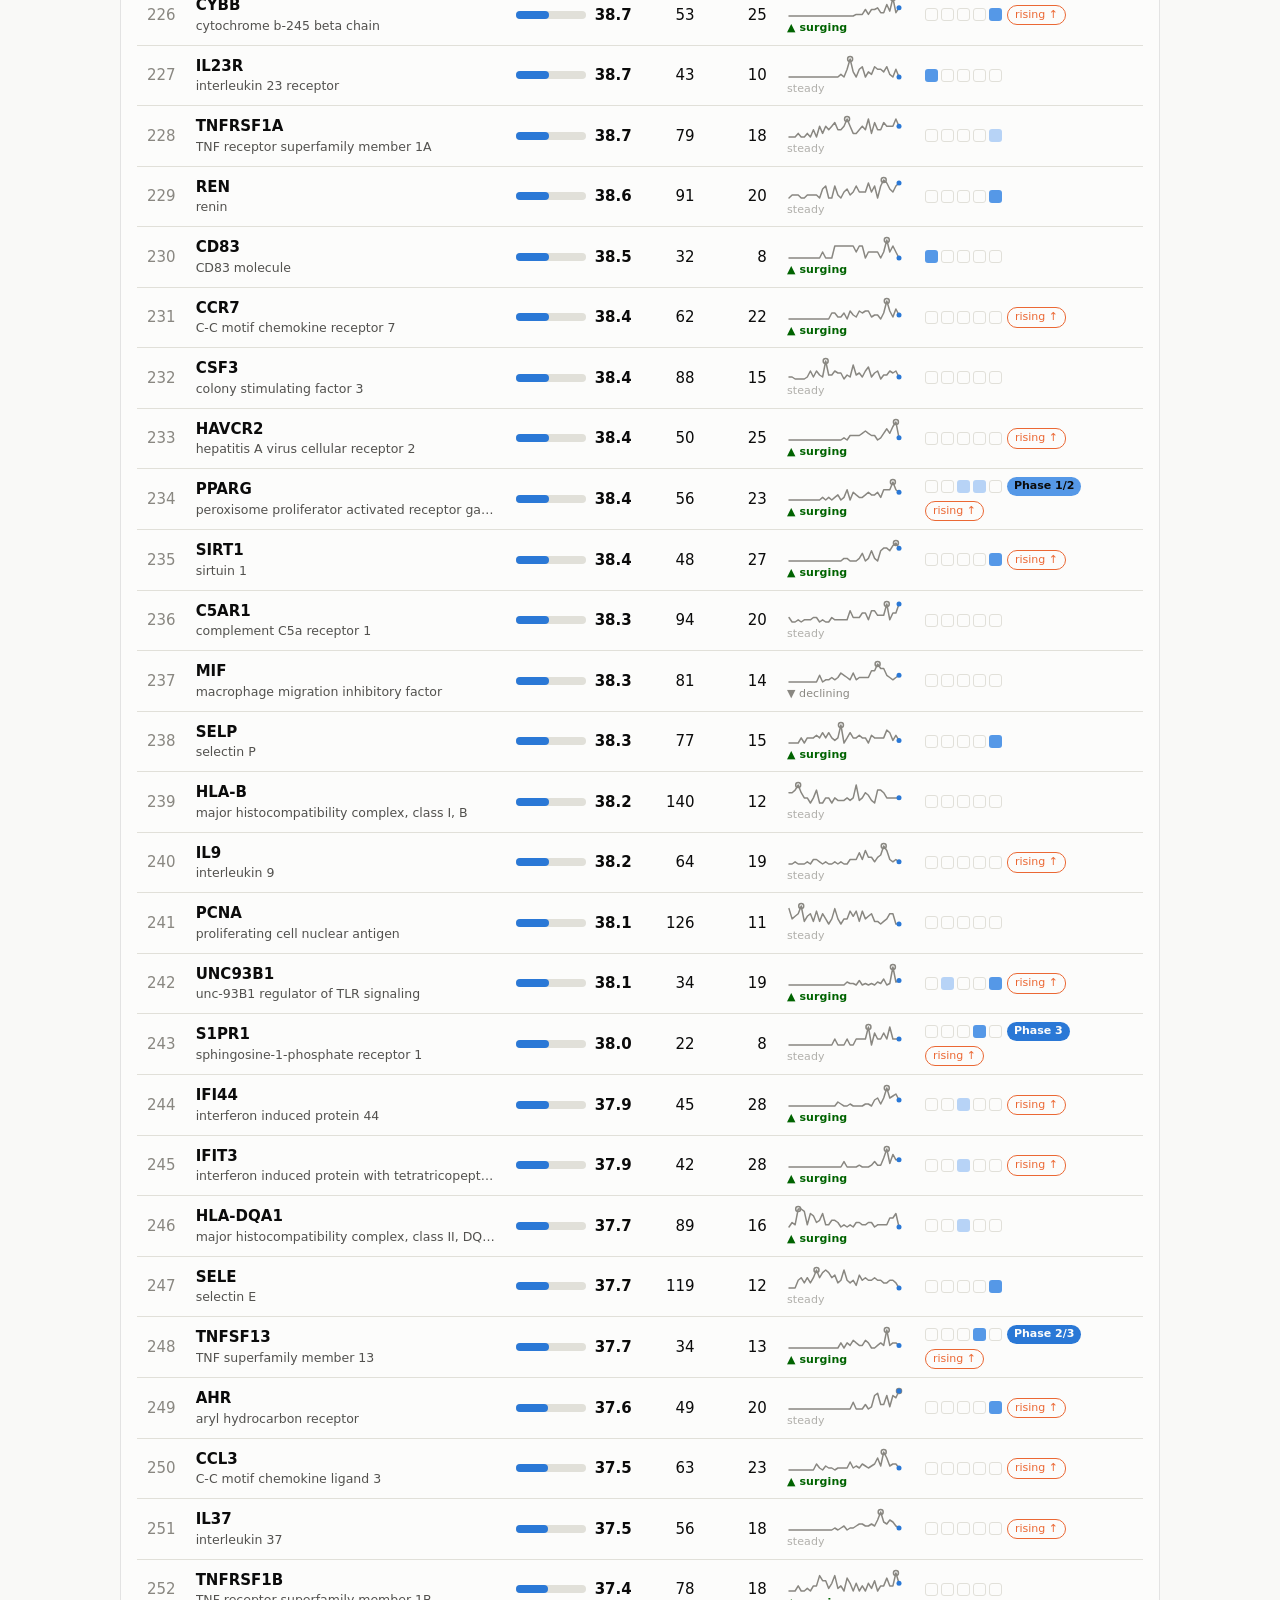
==== commit dd154d38: "feat: add emerging genes" ====
--- a/index.html
+++ b/index.html
@@ -42,6 +42,7 @@
 
   <nav class="tabs" role="tablist" aria-label="Views">
     <button class="tab active" role="tab" data-view="genes" aria-selected="true">Gene leaderboard</button>
+    <button class="tab" role="tab" data-view="emerging" aria-selected="false">Emerging genes</button>
     <button class="tab" role="tab" data-view="targets" aria-selected="false">Target opportunities</button>
     <button class="tab" role="tab" data-view="pathways" aria-selected="false">Pathways</button>
     <button class="tab" role="tab" data-view="compare" aria-selected="false">Compare trends</button>
@@ -49,6 +50,7 @@
   </nav>
 
   <section id="view-genes" class="view" role="tabpanel"></section>
+  <section id="view-emerging" class="view" role="tabpanel" hidden></section>
   <section id="view-targets" class="view" role="tabpanel" hidden></section>
   <section id="view-pathways" class="view" role="tabpanel" hidden></section>
   <section id="view-compare" class="view" role="tabpanel" hidden></section>
--- a/styles.css
+++ b/styles.css
@@ -12,6 +12,7 @@
   --series-1: #2a78d6;   /* blue   — primary / GO:BP */
   --series-2: #eb6834;   /* orange — KEGG */
   --series-3: #1baf7a;   /* aqua   — Reactome */
+  --series-4: #6b4fd8;   /* purple — 4th categorical, emerging quadrants */
   --seq-150: #b7d3f6;    /* light sequential steps for score bars */
   --seq-250: #86b6ef;
   --seq-450: #2a78d6;
@@ -43,6 +44,7 @@
     --series-1: #3987e5;
     --series-2: #d95926;
     --series-3: #199e70;
+    --series-4: #9085e9;
     --seq-150: #184f95;
     --seq-250: #1c5cab;
     --seq-450: #3987e5;
@@ -133,20 +135,23 @@
 .weight-row { display: grid; grid-template-columns: 96px 1fr 42px; align-items: center; gap: 10px; }
 .weight-label { font-size: 13px; color: var(--ink-2); }
 .weight-val { font-size: 13px; font-variant-numeric: tabular-nums; text-align: right; color: var(--ink); font-weight: 600; }
-.weight-row input[type="range"] {
+.weight-row input[type="range"], .tw-row input[type="range"] {
   -webkit-appearance: none; appearance: none; width: 100%; height: 4px;
   background: var(--grid); border-radius: 2px; outline: none; cursor: pointer;
 }
-.weight-row input[type="range"]::-webkit-slider-thumb {
+.weight-row input[type="range"]::-webkit-slider-thumb,
+.tw-row input[type="range"]::-webkit-slider-thumb {
   -webkit-appearance: none; appearance: none; width: 16px; height: 16px;
   border-radius: 50%; background: var(--series-1);
   border: 2px solid var(--surface); box-shadow: 0 0 0 1px var(--border);
 }
-.weight-row input[type="range"]::-moz-range-thumb {
+.weight-row input[type="range"]::-moz-range-thumb,
+.tw-row input[type="range"]::-moz-range-thumb {
   width: 14px; height: 14px; border-radius: 50%; background: var(--series-1);
   border: 2px solid var(--surface);
 }
-.weight-row input[type="range"]:focus-visible { box-shadow: 0 0 0 3px var(--wash); }
+.weight-row input[type="range"]:focus-visible,
+.tw-row input[type="range"]:focus-visible { box-shadow: 0 0 0 3px var(--wash); }
 
 .delta { font-size: 11px; font-weight: 600; margin-left: 7px; white-space: nowrap; font-variant-numeric: tabular-nums; }
 .delta-up { color: var(--good-text); }
@@ -239,6 +244,11 @@
 .gridline { stroke: var(--grid); stroke-width: 1; }
 .baseline-rule { stroke: var(--baseline); stroke-width: 1; }
 .crosshair { stroke: var(--baseline); stroke-width: 1; }
+/* The calendar year still in progress: shaded, with the series drawn dashed
+   across it, so a partial count is never read as a fall in interest. */
+.partial-band { fill: var(--grid); opacity: 0.4; }
+.partial-note { fill: var(--muted); font-size: 10px; }
+.hover-dot { pointer-events: none; }
 
 .tooltip {
   position: fixed; z-index: 50; pointer-events: none;
@@ -314,6 +324,12 @@
 
 
 /* ---- target opportunity tab ---- */
+/* Pillar sliders carry a sentence of explanation each, so they stack rather
+   than sharing the leaderboard's single-line label / slider / value grid. */
+.tw-row { display: flex; flex-direction: column; gap: 6px; padding: 4px 0 10px; }
+.tw-row-head { display: flex; align-items: baseline; justify-content: space-between; gap: 10px; }
+.tw-help { margin: 0; font-size: 12px; color: var(--muted); line-height: 1.45; }
+
 .intro-card p { margin: 0 0 10px; }
 .intro-card p:last-child { margin-bottom: 0; }
 .intro-card .sub { margin-bottom: 10px; }
@@ -333,7 +349,16 @@
 .badge.flag-whitespace { border-color: var(--series-1); color: var(--series-1); }
 .badge.flag-safety { border-color: var(--organ-heart); color: var(--organ-heart); }
 .badge.flag-approved { border-color: var(--muted); color: var(--muted); }
-.xind { font-size: 12.5px; }
+/* One line, truncated — the full "drug — stage in indication" is on the
+   title attribute. Without this the column wraps to three lines and shoves
+   the rest of the table off the page. */
+/* This table carries two more columns than the leaderboard, so the gene-name
+   column gets a tighter cap to keep the row inside the page. */
+#view-targets .gene-name { max-width: 200px; }
+.xind {
+  font-size: 12.5px; display: block; max-width: 150px;
+  overflow: hidden; text-overflow: ellipsis; white-space: nowrap;
+}
 
 .pillar-card { padding-bottom: 6px; }
 .pillar-head { display: flex; align-items: baseline; justify-content: space-between; gap: 12px; }
@@ -375,3 +400,34 @@
   .pillar-summary-row { grid-template-columns: 110px 1fr 50px; }
   .criterion-meta { flex-direction: column; gap: 2px; }
 }
+
+/* ---- emerging genes ---- */
+.split-rule { stroke: var(--baseline); stroke-width: 1; stroke-dasharray: 4 4; }
+.quadrant-label { font-size: 12px; font-weight: 600; opacity: 0.85; }
+.scatter-dot { cursor: pointer; }
+.scatter-dot:hover { stroke: var(--ink); stroke-width: 1.5; opacity: 1; }
+.scatter-label { fill: var(--ink-2); font-size: 10.5px; pointer-events: none; }
+.quadrant-legend { gap: 8px; margin: 6px 0 10px; }
+.legend-btn {
+  all: unset; cursor: pointer; display: inline-flex; align-items: center; gap: 6px;
+  border: 1px solid var(--border); border-radius: 999px; padding: 3px 10px;
+  font-size: 12.5px; color: var(--ink-2);
+}
+.legend-btn:hover { background: var(--wash); color: var(--ink); }
+.legend-btn.active { border-color: var(--ink-2); color: var(--ink); font-weight: 600; }
+.badge.quadrant-badge { font-weight: 600; white-space: nowrap; }
+.badge.verified { border-color: var(--border); color: var(--muted); }
+.badge.unverified { border-color: var(--series-2); color: var(--series-2); cursor: default; }
+.table-scroll { overflow-x: auto; }
+.table-scroll table.data { min-width: 780px; }
+.cell-sub { color: var(--ink-2); font-size: 12.5px; margin-top: 2px; }
+.article-list { list-style: none; margin: 0; padding: 0; }
+.article-list li { padding: 7px 0; border-top: 1px solid var(--grid); font-size: 13.5px; }
+.article-list li:first-child { border-top: none; }
+.article-list .muted { font-size: 12.5px; margin-top: 2px; }
+.detail-links { display: flex; flex-wrap: wrap; gap: 16px; align-items: center; }
+.detail-links .back-btn { margin-bottom: 0; }
+.linklike {
+  all: unset; cursor: pointer; color: var(--series-1);
+}
+.linklike:hover { text-decoration: underline; }
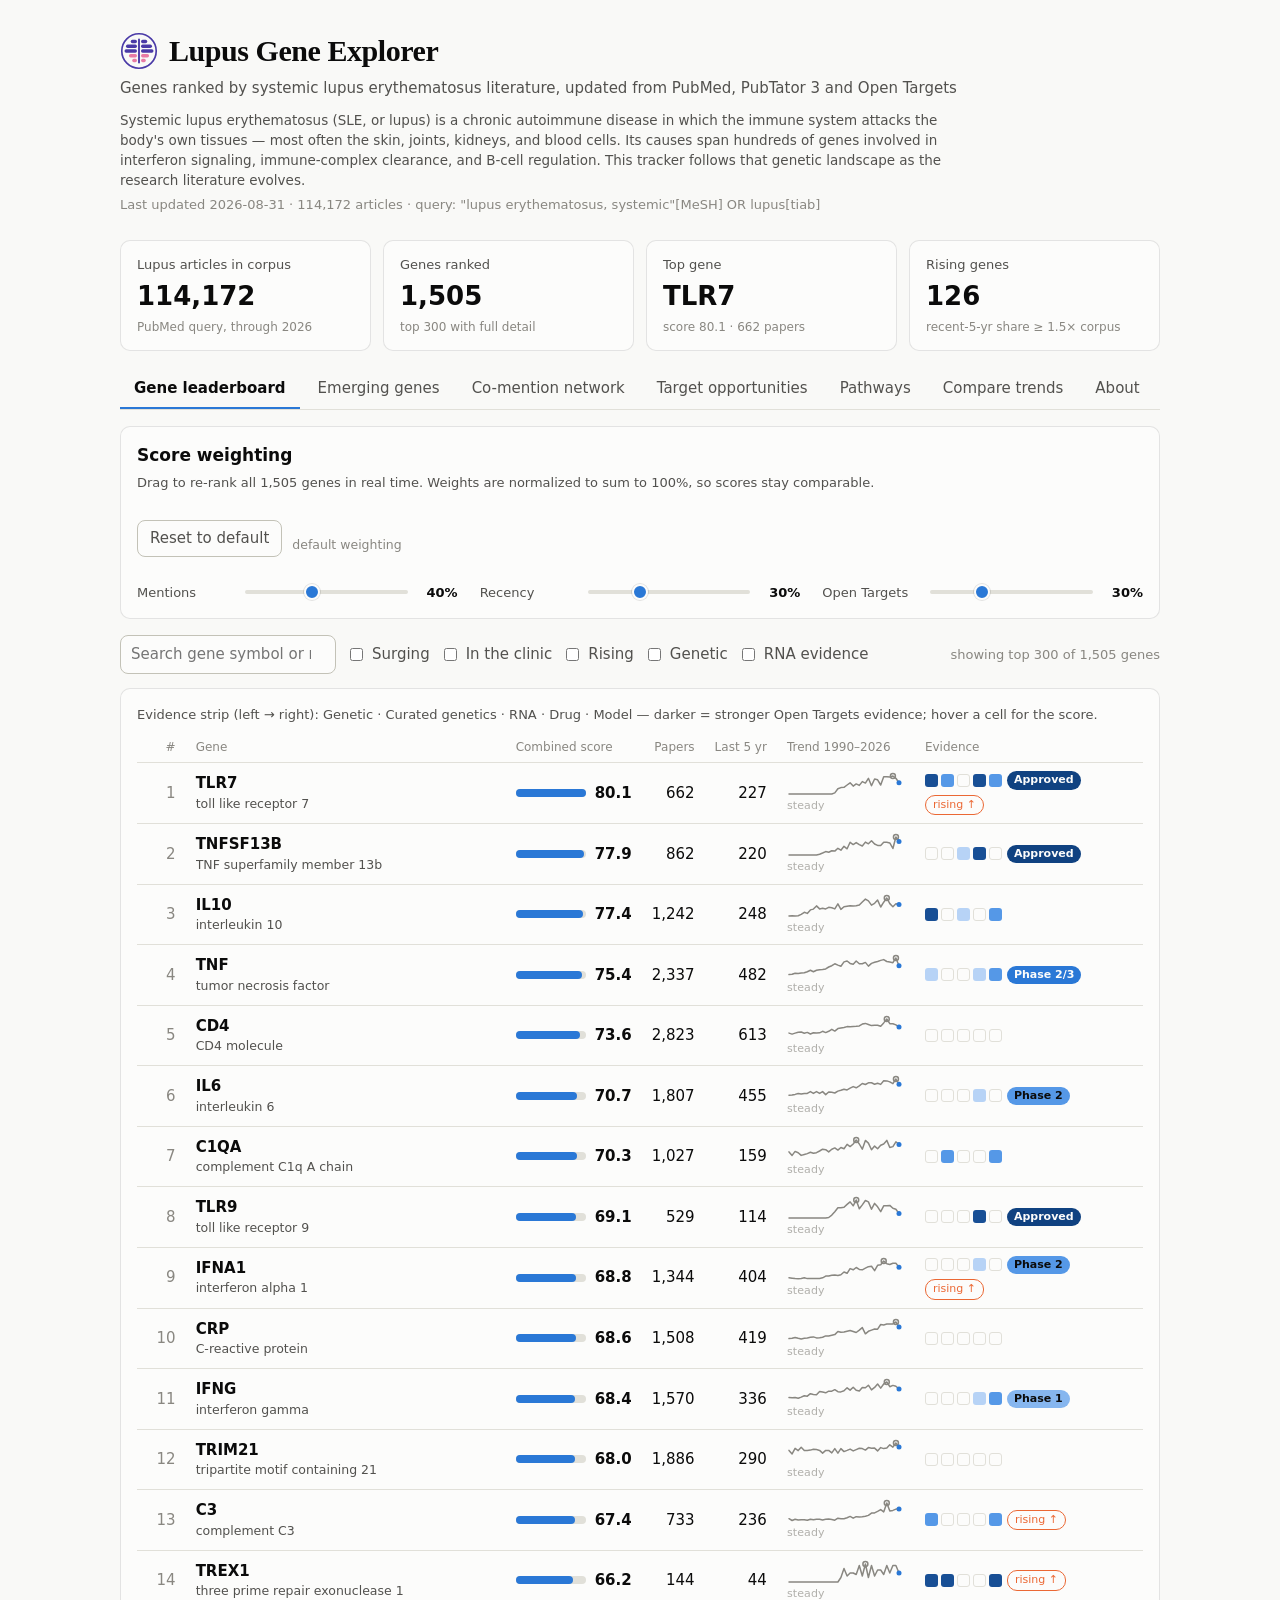
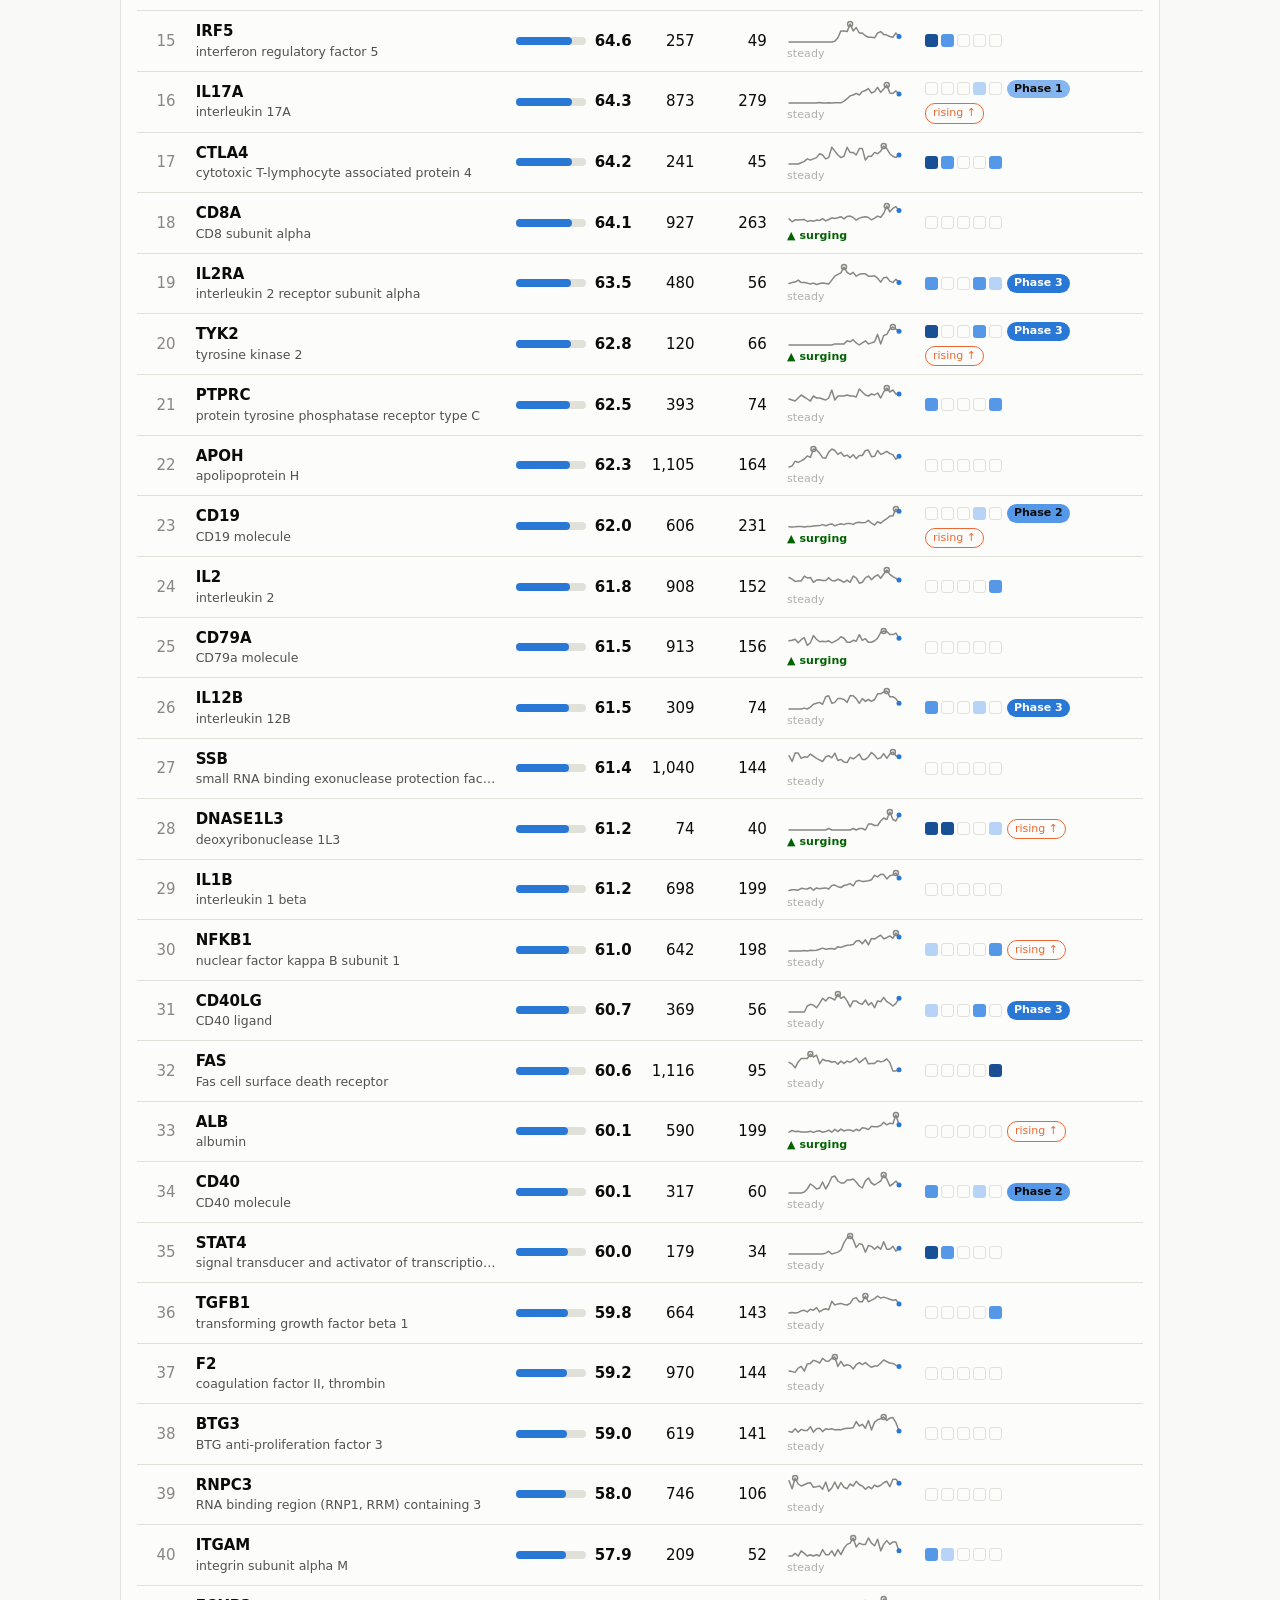
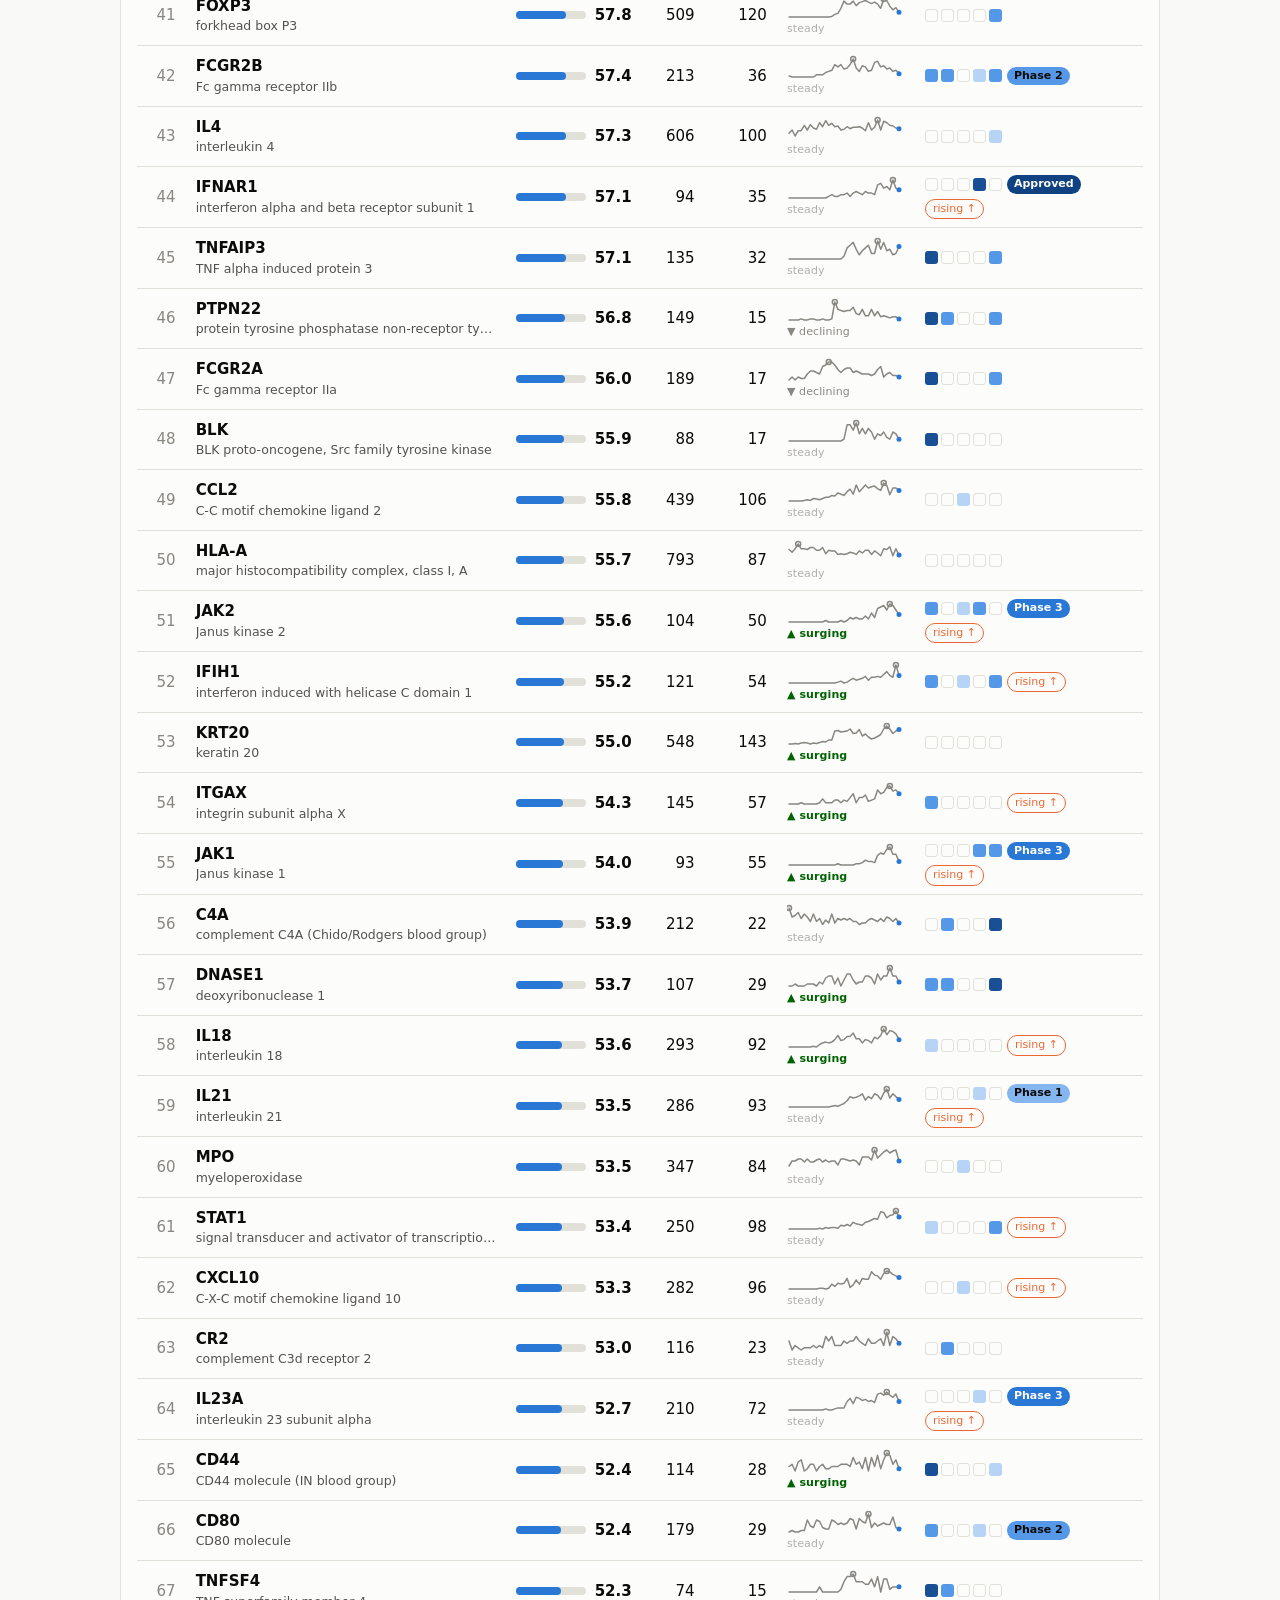
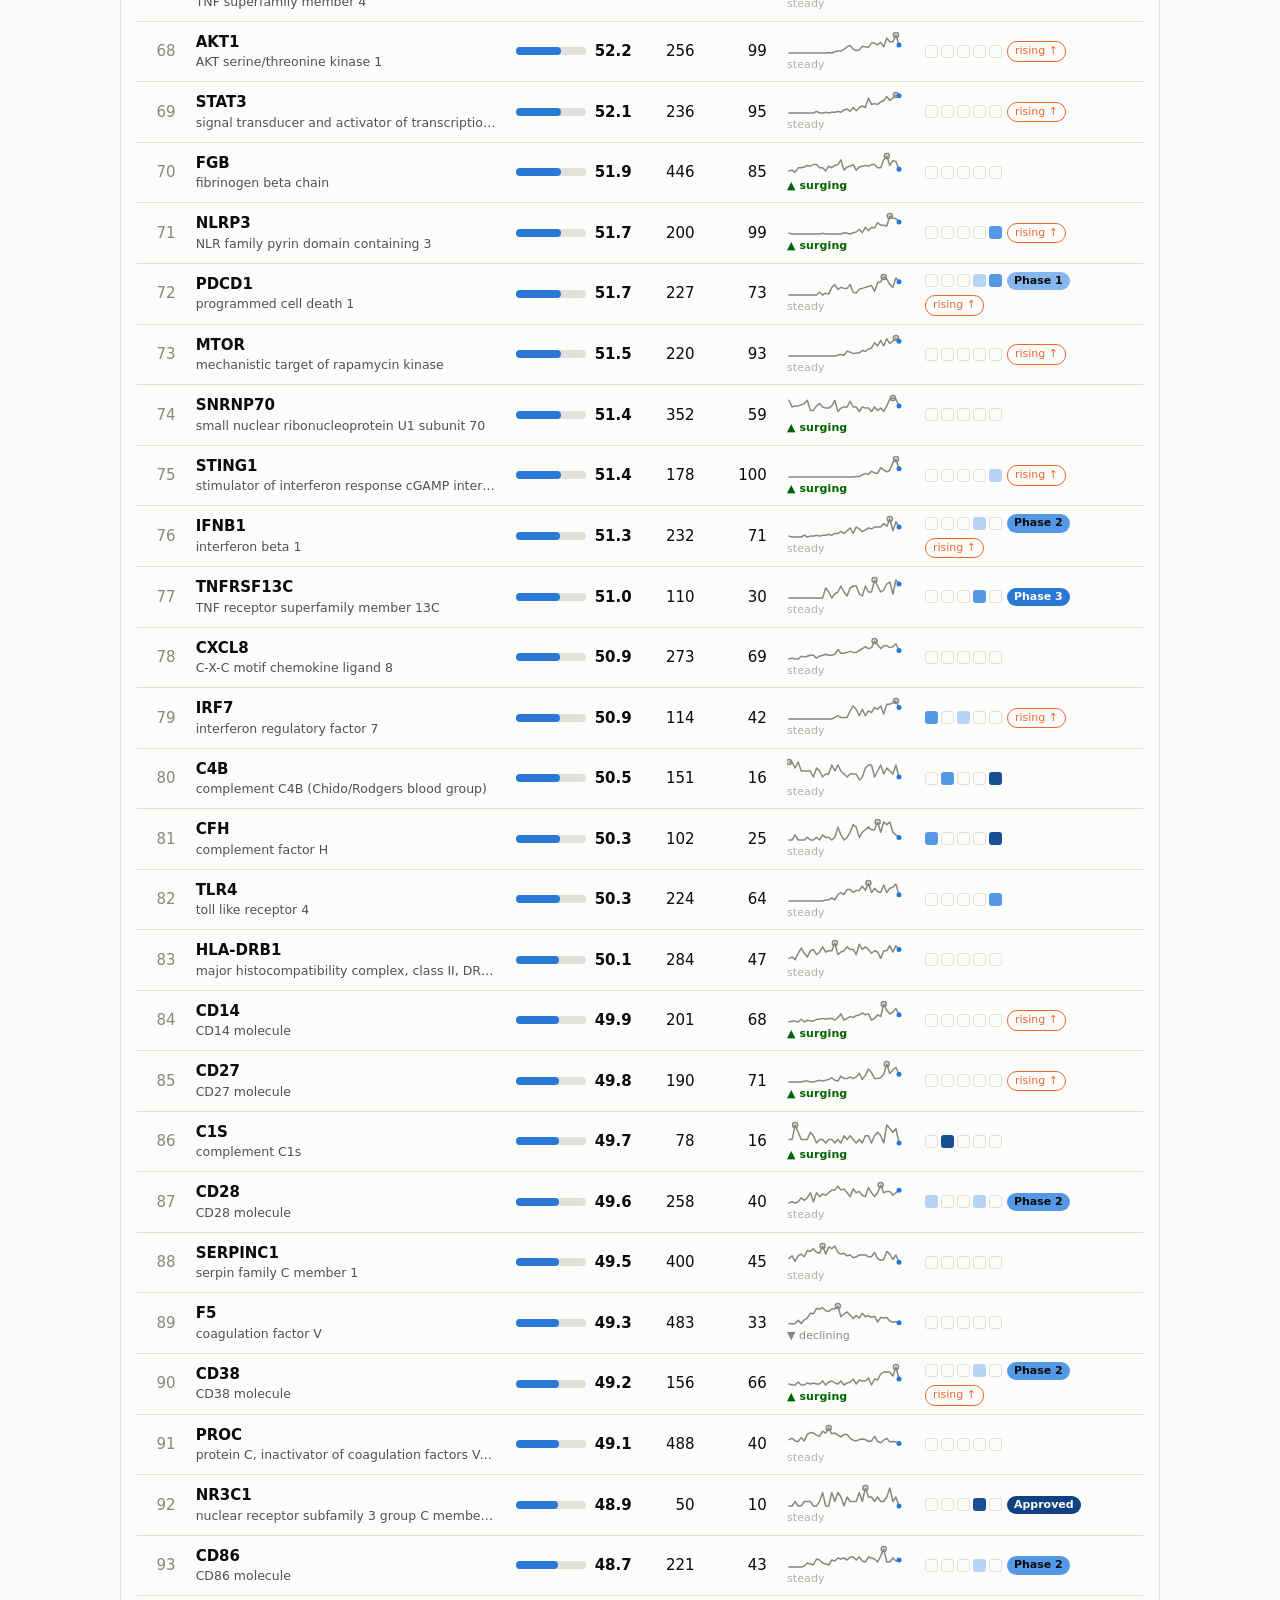
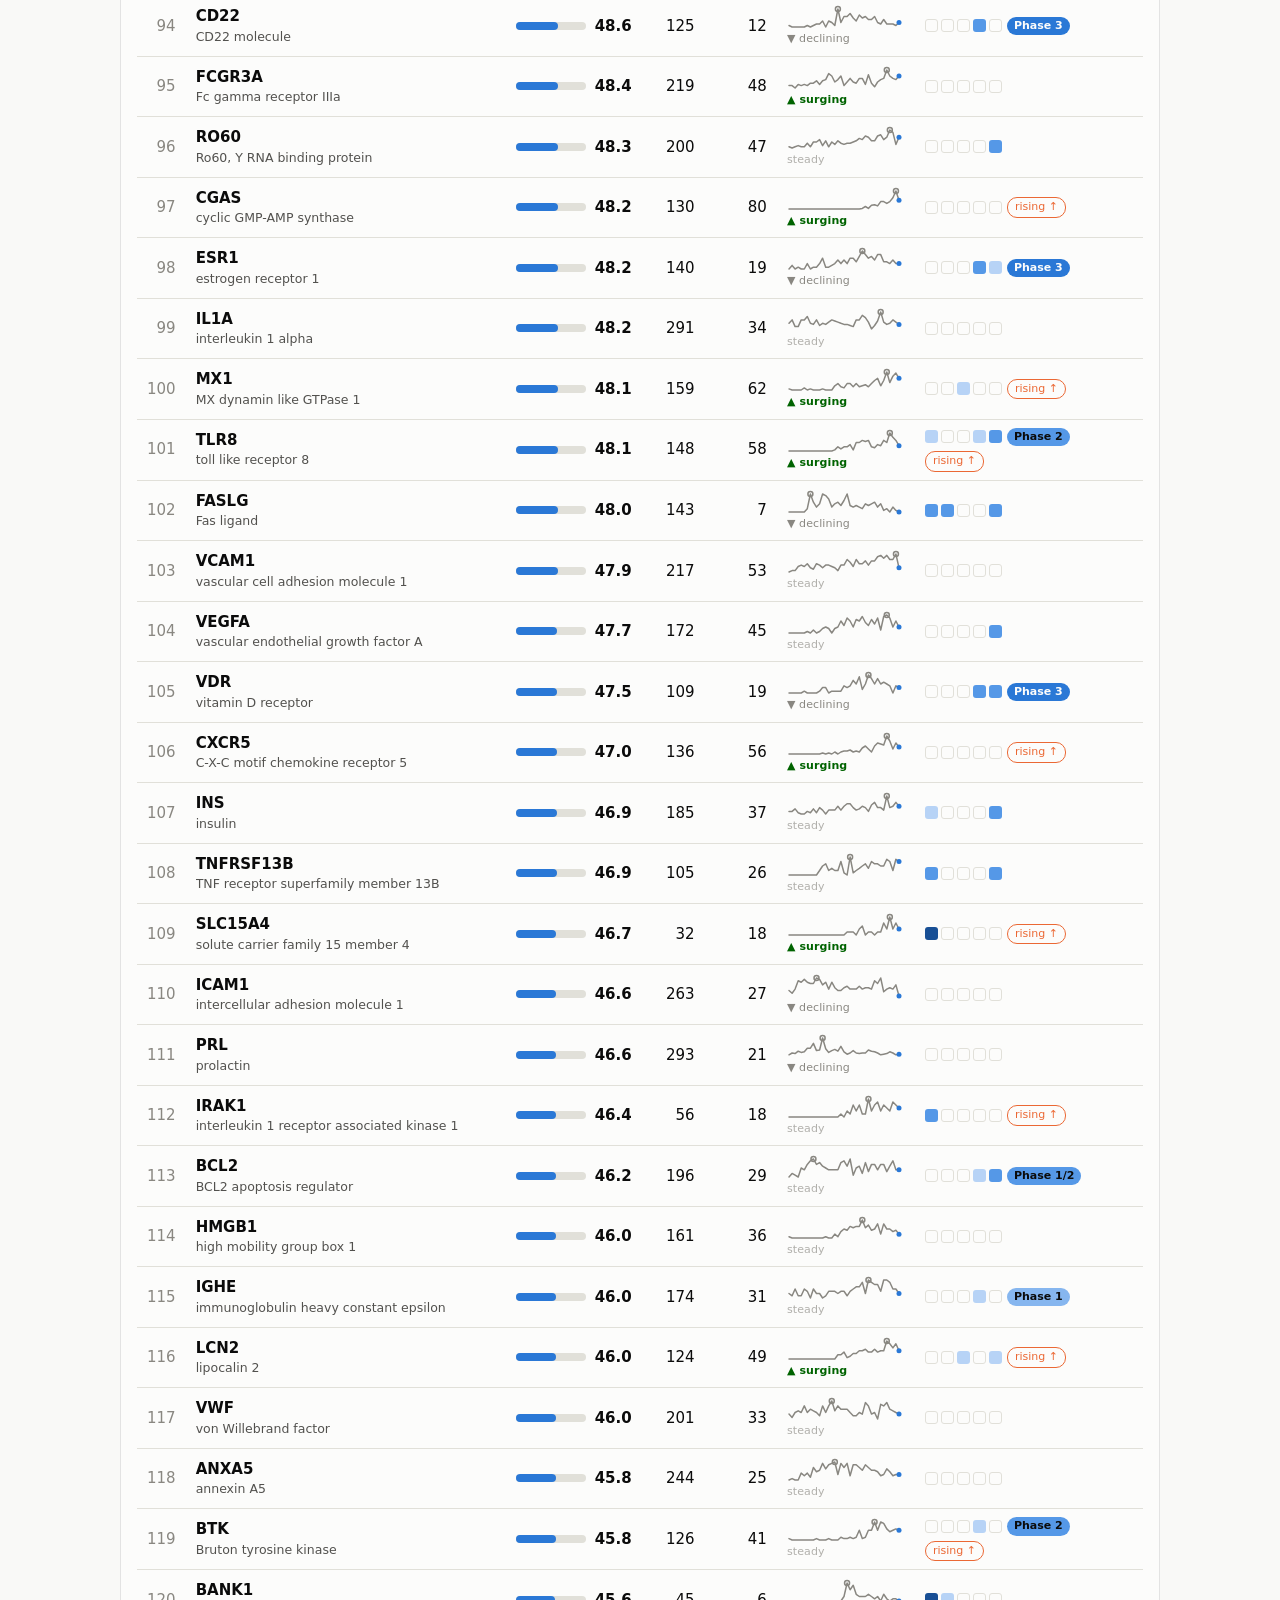
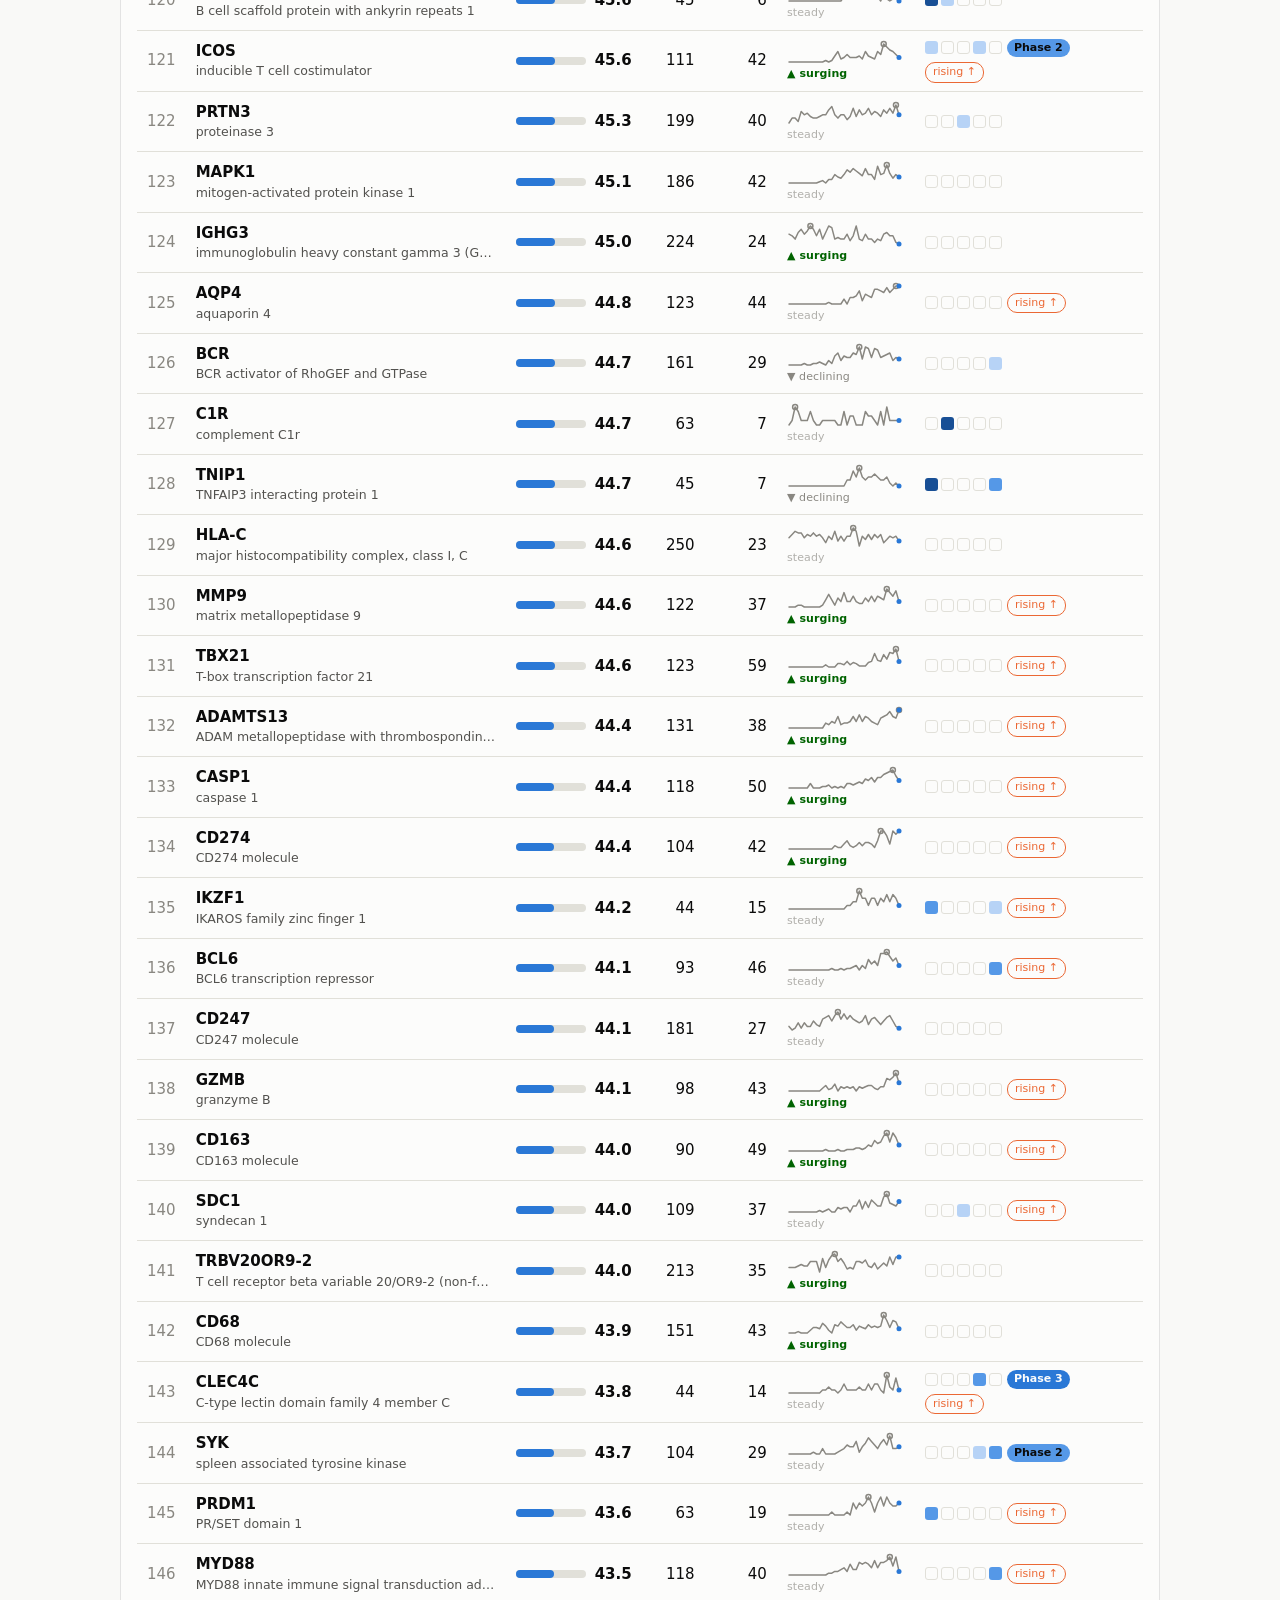
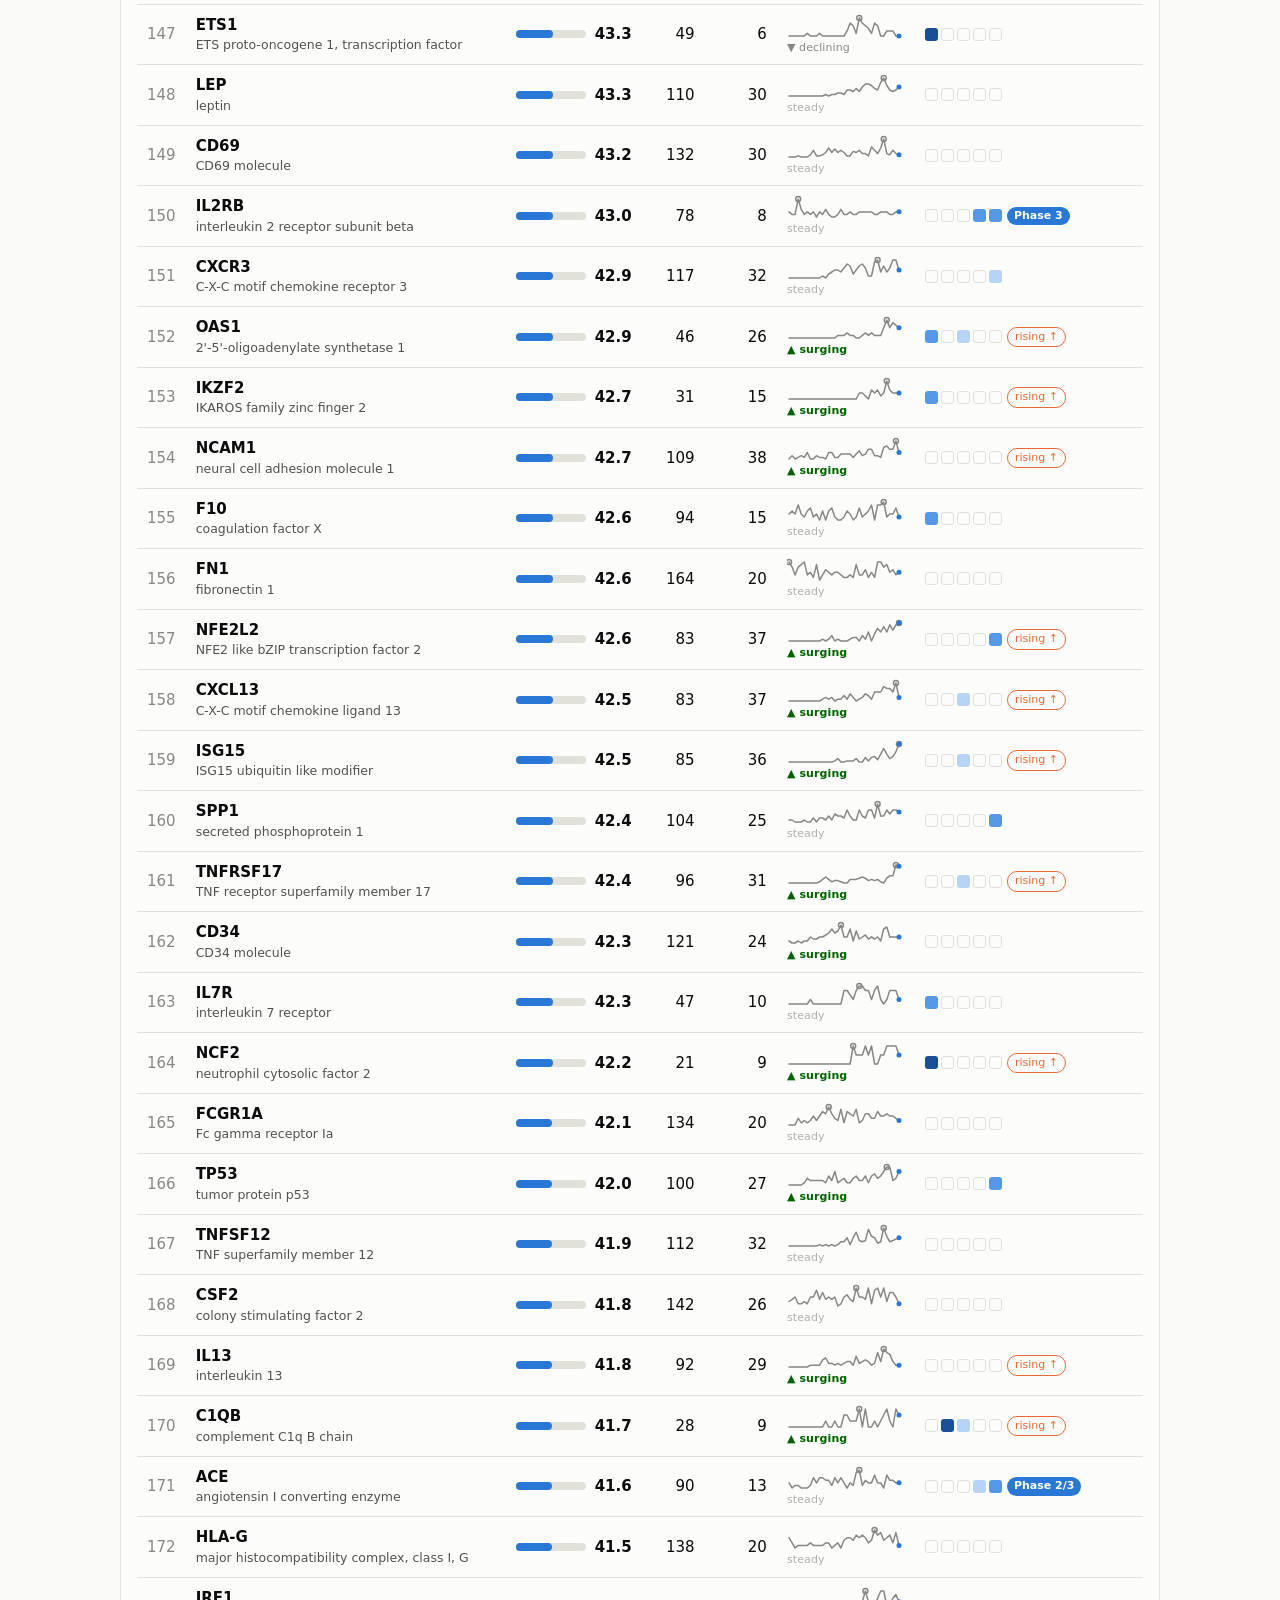
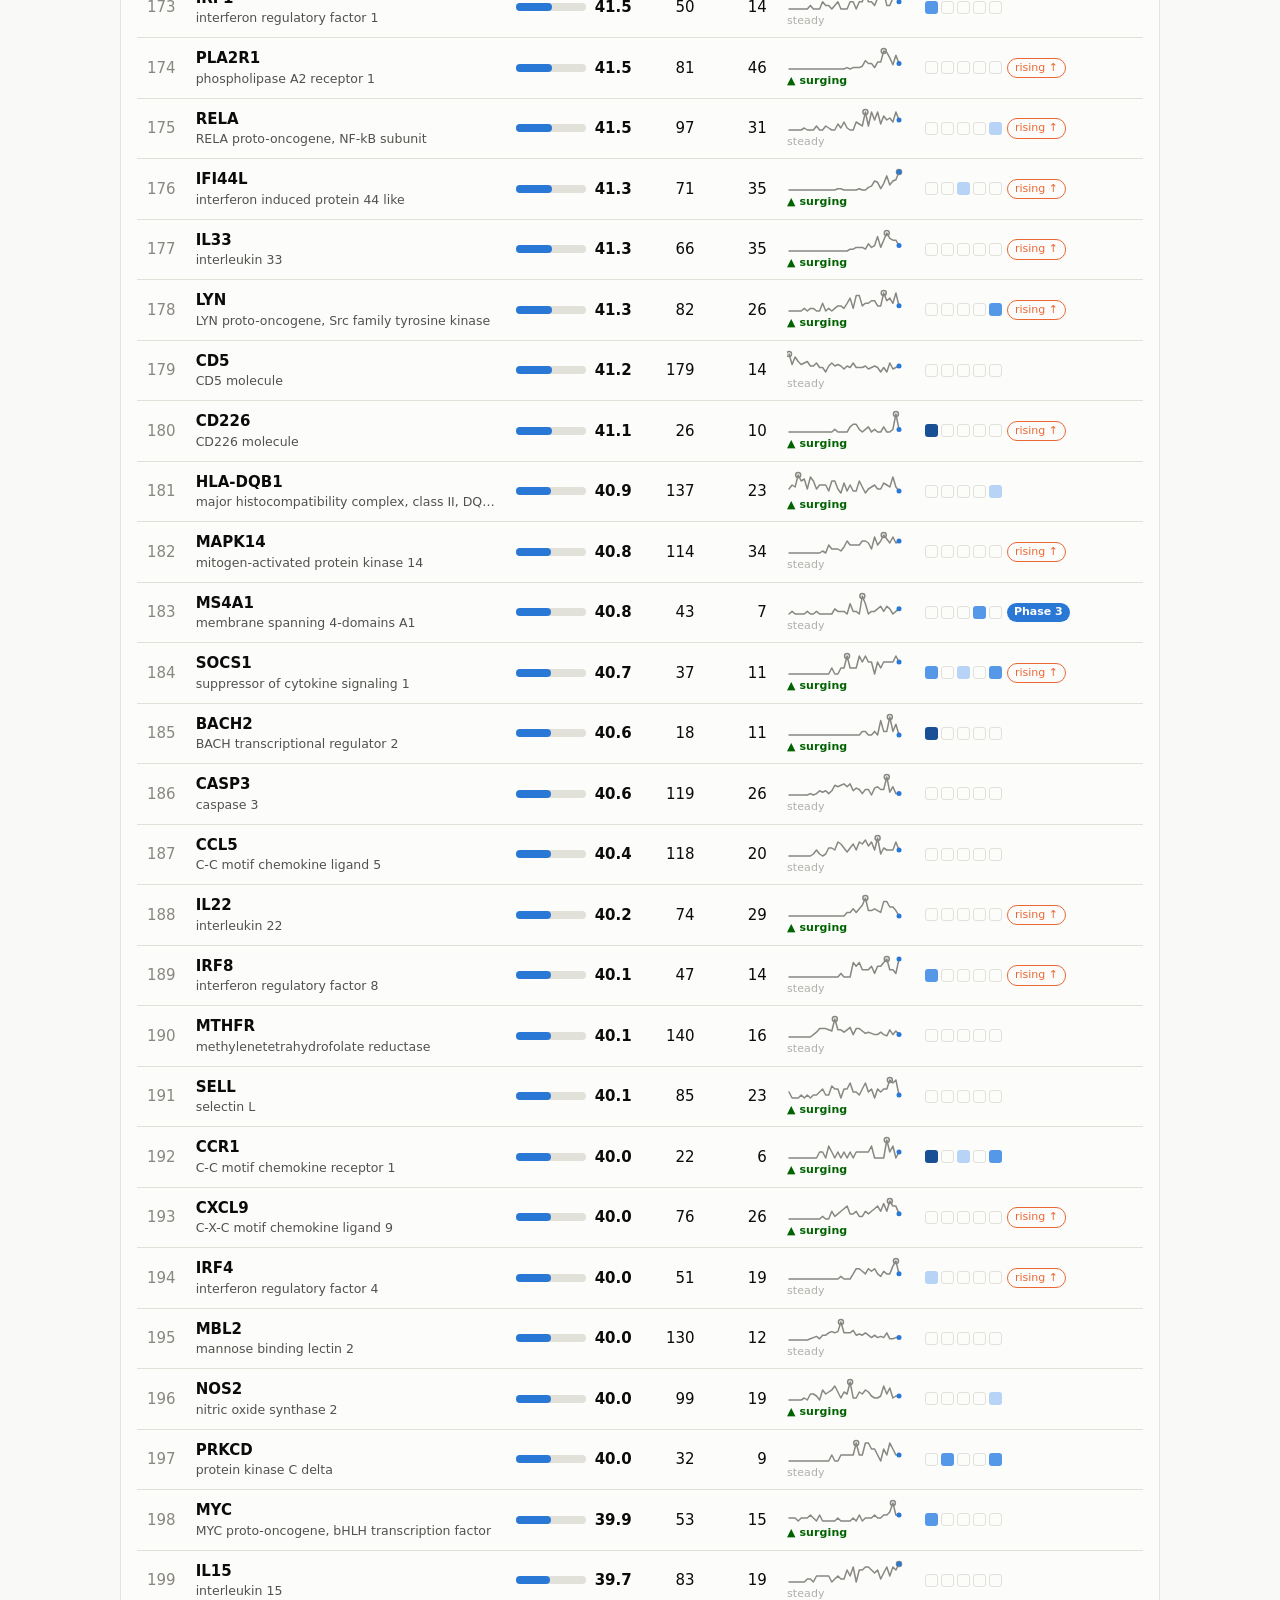
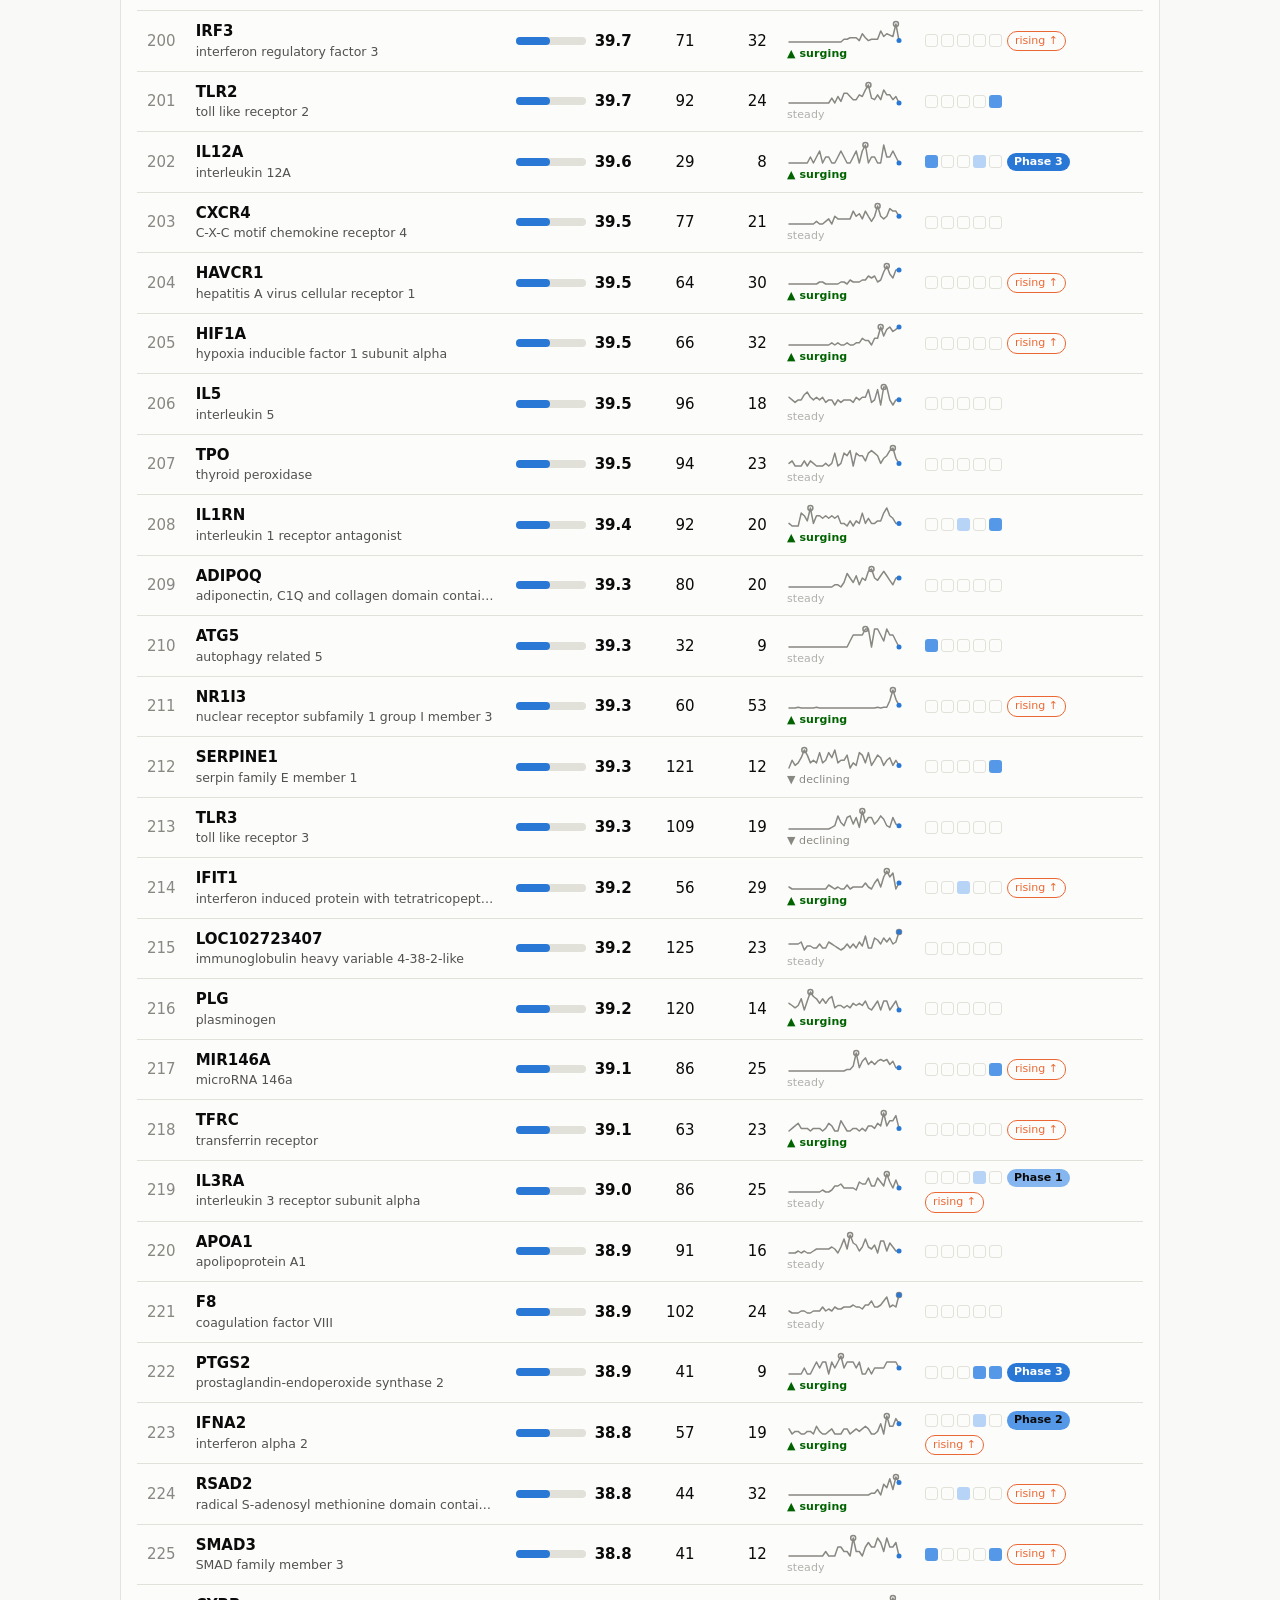
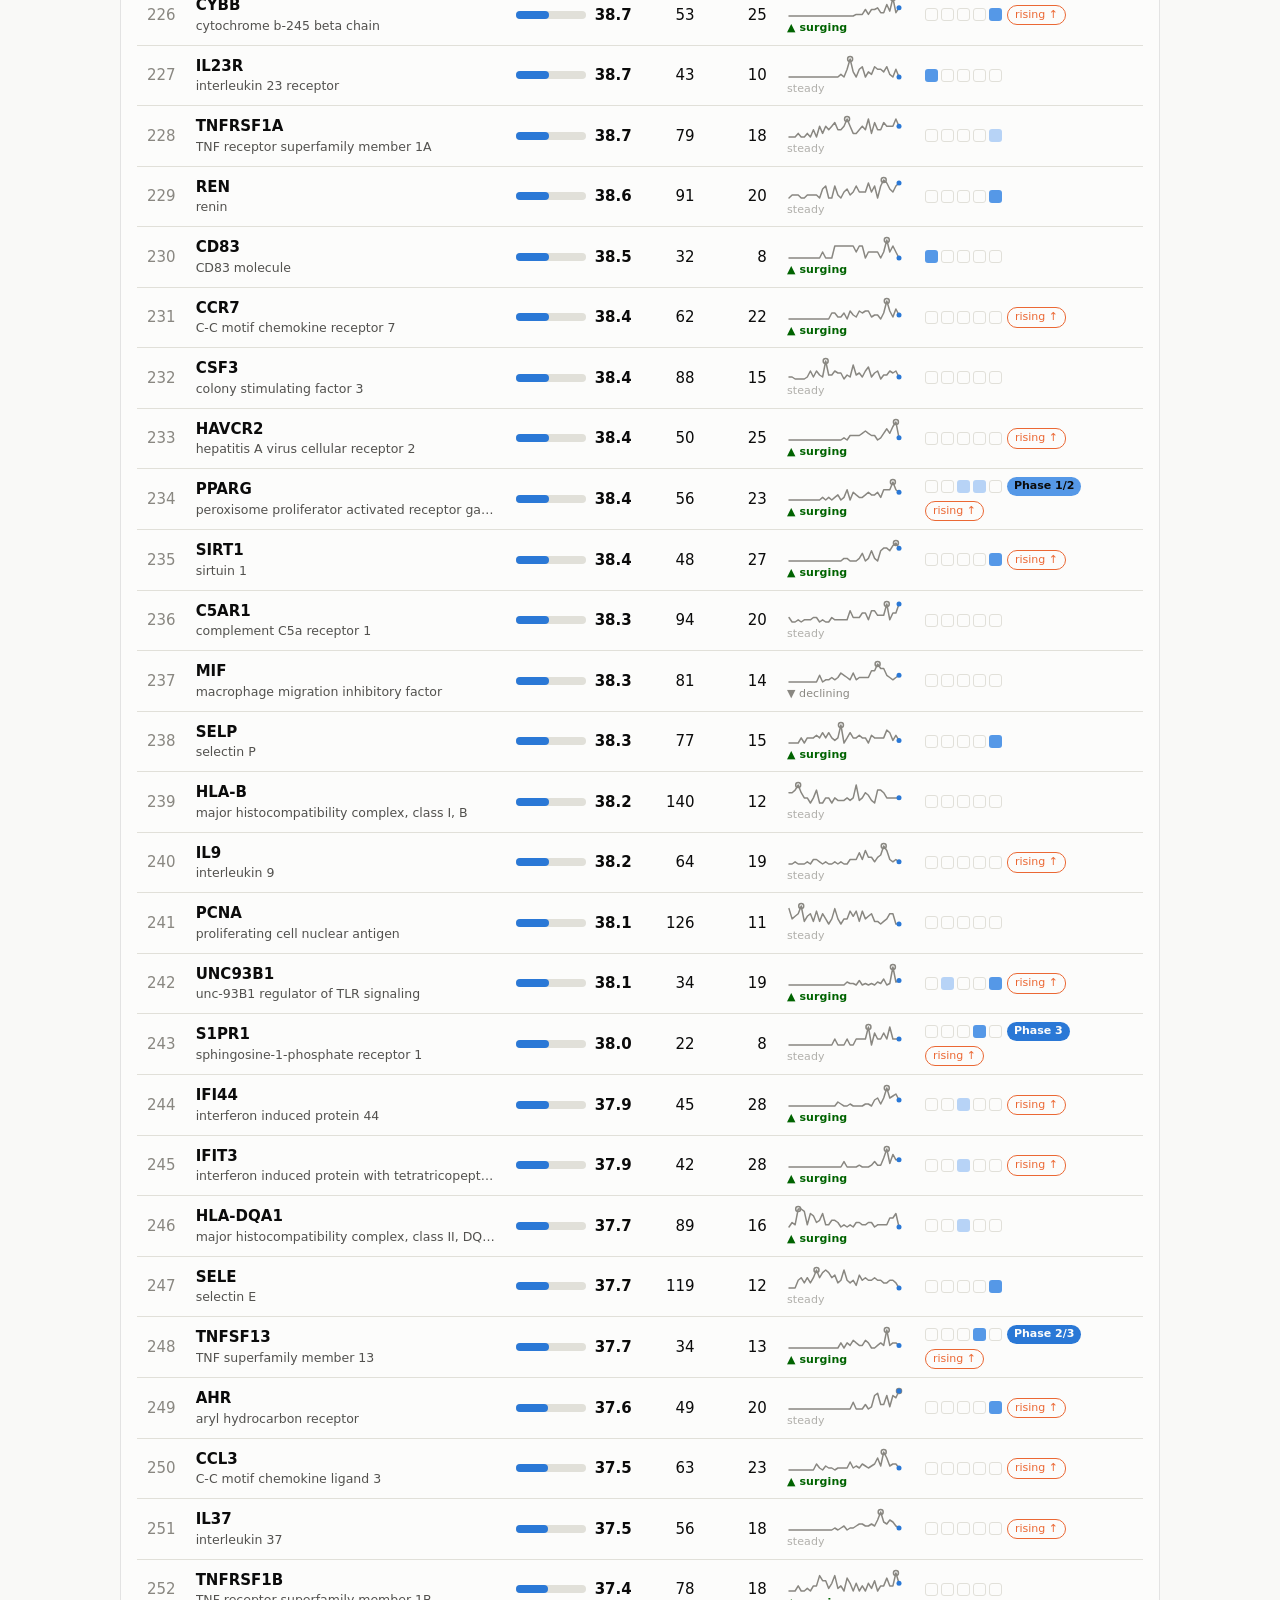
==== commit 9ace84f3: "feat: added network based on co-mentions" ====
--- a/index.html
+++ b/index.html
@@ -43,6 +43,7 @@
   <nav class="tabs" role="tablist" aria-label="Views">
     <button class="tab active" role="tab" data-view="genes" aria-selected="true">Gene leaderboard</button>
     <button class="tab" role="tab" data-view="emerging" aria-selected="false">Emerging genes</button>
+    <button class="tab" role="tab" data-view="network" aria-selected="false">Co-mention network</button>
     <button class="tab" role="tab" data-view="targets" aria-selected="false">Target opportunities</button>
     <button class="tab" role="tab" data-view="pathways" aria-selected="false">Pathways</button>
     <button class="tab" role="tab" data-view="compare" aria-selected="false">Compare trends</button>
@@ -51,6 +52,7 @@
 
   <section id="view-genes" class="view" role="tabpanel"></section>
   <section id="view-emerging" class="view" role="tabpanel" hidden></section>
+  <section id="view-network" class="view" role="tabpanel" hidden></section>
   <section id="view-targets" class="view" role="tabpanel" hidden></section>
   <section id="view-pathways" class="view" role="tabpanel" hidden></section>
   <section id="view-compare" class="view" role="tabpanel" hidden></section>
--- a/styles.css
+++ b/styles.css
@@ -24,6 +24,17 @@
   --seq-250: #86b6ef;  /* clinical-stage ramp, light → dark = further along */
   --seq-350: #5598e7;
   --seq-650: #104281;
+  --mod-1: #2a78d6;
+  --mod-2: #eb6834;
+  --mod-3: #1baf7a;
+  --mod-4: #7c5cd6;
+  --mod-5: #d1477f;
+  --mod-6: #a8791a;
+  --mod-7: #0f8fa8;
+  --mod-8: #8a5a3c;
+  --mod-9: #cc3b34;
+  --mod-10: #6f9e1f;
+  --mod-11: #9b3fb5;
   --organ-brain: #e87ba4;
   --organ-lung: #2a78d6;
   --organ-heart: #e34948;
@@ -56,6 +67,17 @@
     --seq-250: #1c5cab;
     --seq-350: #256abf;
     --seq-650: #9ec5f4;
+    --mod-1: #4a95ea;
+    --mod-2: #f0803f;
+    --mod-3: #2ec48d;
+    --mod-4: #9b8ff0;
+    --mod-5: #e8699a;
+    --mod-6: #cc9a33;
+    --mod-7: #35b3cc;
+    --mod-8: #b57a55;
+    --mod-9: #e35a52;
+    --mod-10: #8fbf3a;
+    --mod-11: #b968d1;
     --organ-brain: #d55181;
     --organ-lung: #3987e5;
     --organ-heart: #e66767;
@@ -431,3 +453,27 @@
   all: unset; cursor: pointer; color: var(--series-1);
 }
 .linklike:hover { text-decoration: underline; }
+
+/* ---- co-mention network ---- */
+.network-box { margin: 4px 0 2px; }
+.network-svg { display: block; width: 100%; height: auto; touch-action: pan-y; }
+.net-edge { pointer-events: stroke; }
+.net-node { cursor: pointer; }
+.net-node:hover { stroke: var(--ink) !important; stroke-width: 2 !important; }
+.net-focus-ring { pointer-events: none; }
+.net-focus-label { fill: var(--ink); font-size: 12px; font-weight: 600; pointer-events: none; }
+.module-caption {
+  font-size: 11.5px; font-weight: 600; pointer-events: none;
+  paint-order: stroke; stroke: var(--surface); stroke-width: 3px; stroke-linejoin: round;
+}
+.network-controls { align-items: center; }
+.net-slider { gap: 8px; }
+.net-slider input[type="range"] { width: 92px; accent-color: var(--series-1); }
+.net-slider span { font-variant-numeric: tabular-nums; font-weight: 600; min-width: 10px; }
+.net-key { margin: 6px 0 0; }
+.chip-row { display: flex; flex-wrap: wrap; gap: 6px; }
+.chip-current { background: var(--wash); color: var(--ink); font-weight: 600; }
+.module-members { display: flex; flex-wrap: wrap; gap: 4px; max-width: 460px; }
+.module-members .chip { font-size: 11.5px; padding: 1px 7px; }
+td .swatch { display: inline-block; width: 10px; height: 10px; border-radius: 2px;
+  vertical-align: -1px; margin-right: 6px; }
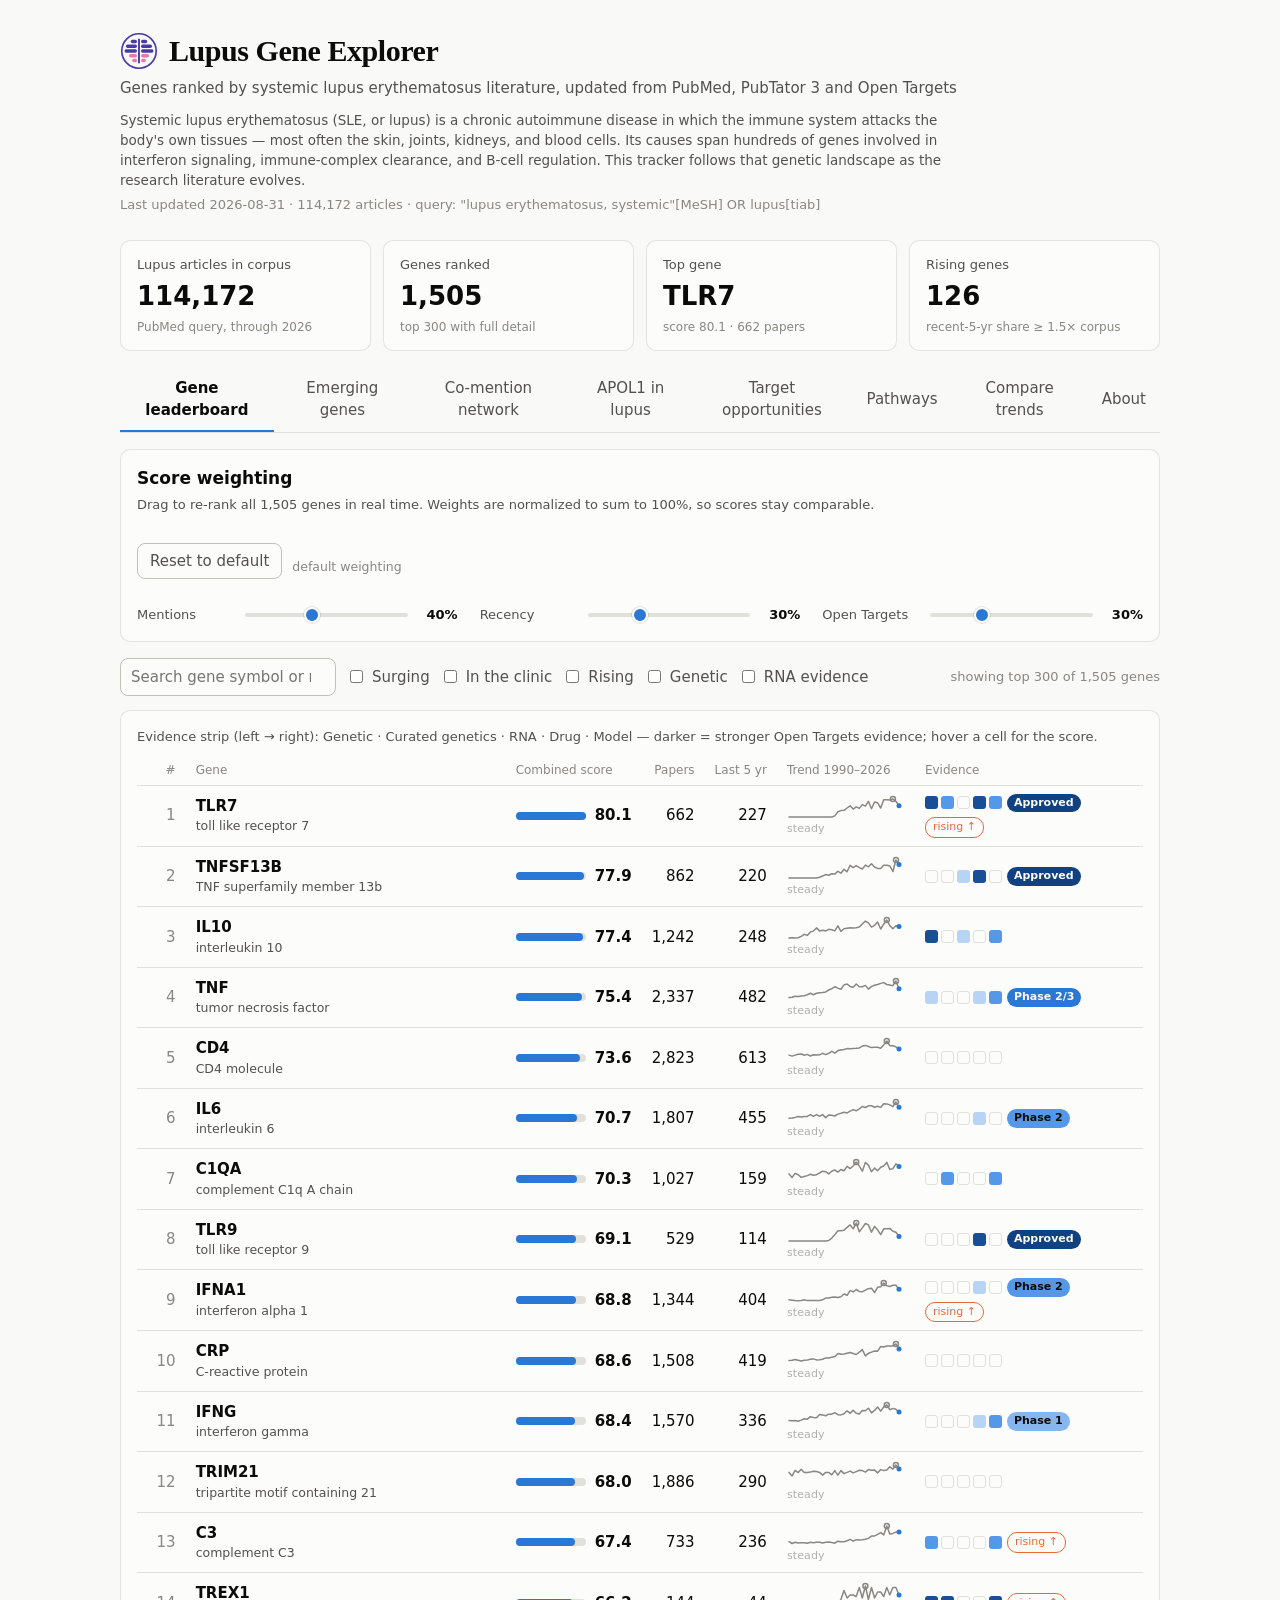
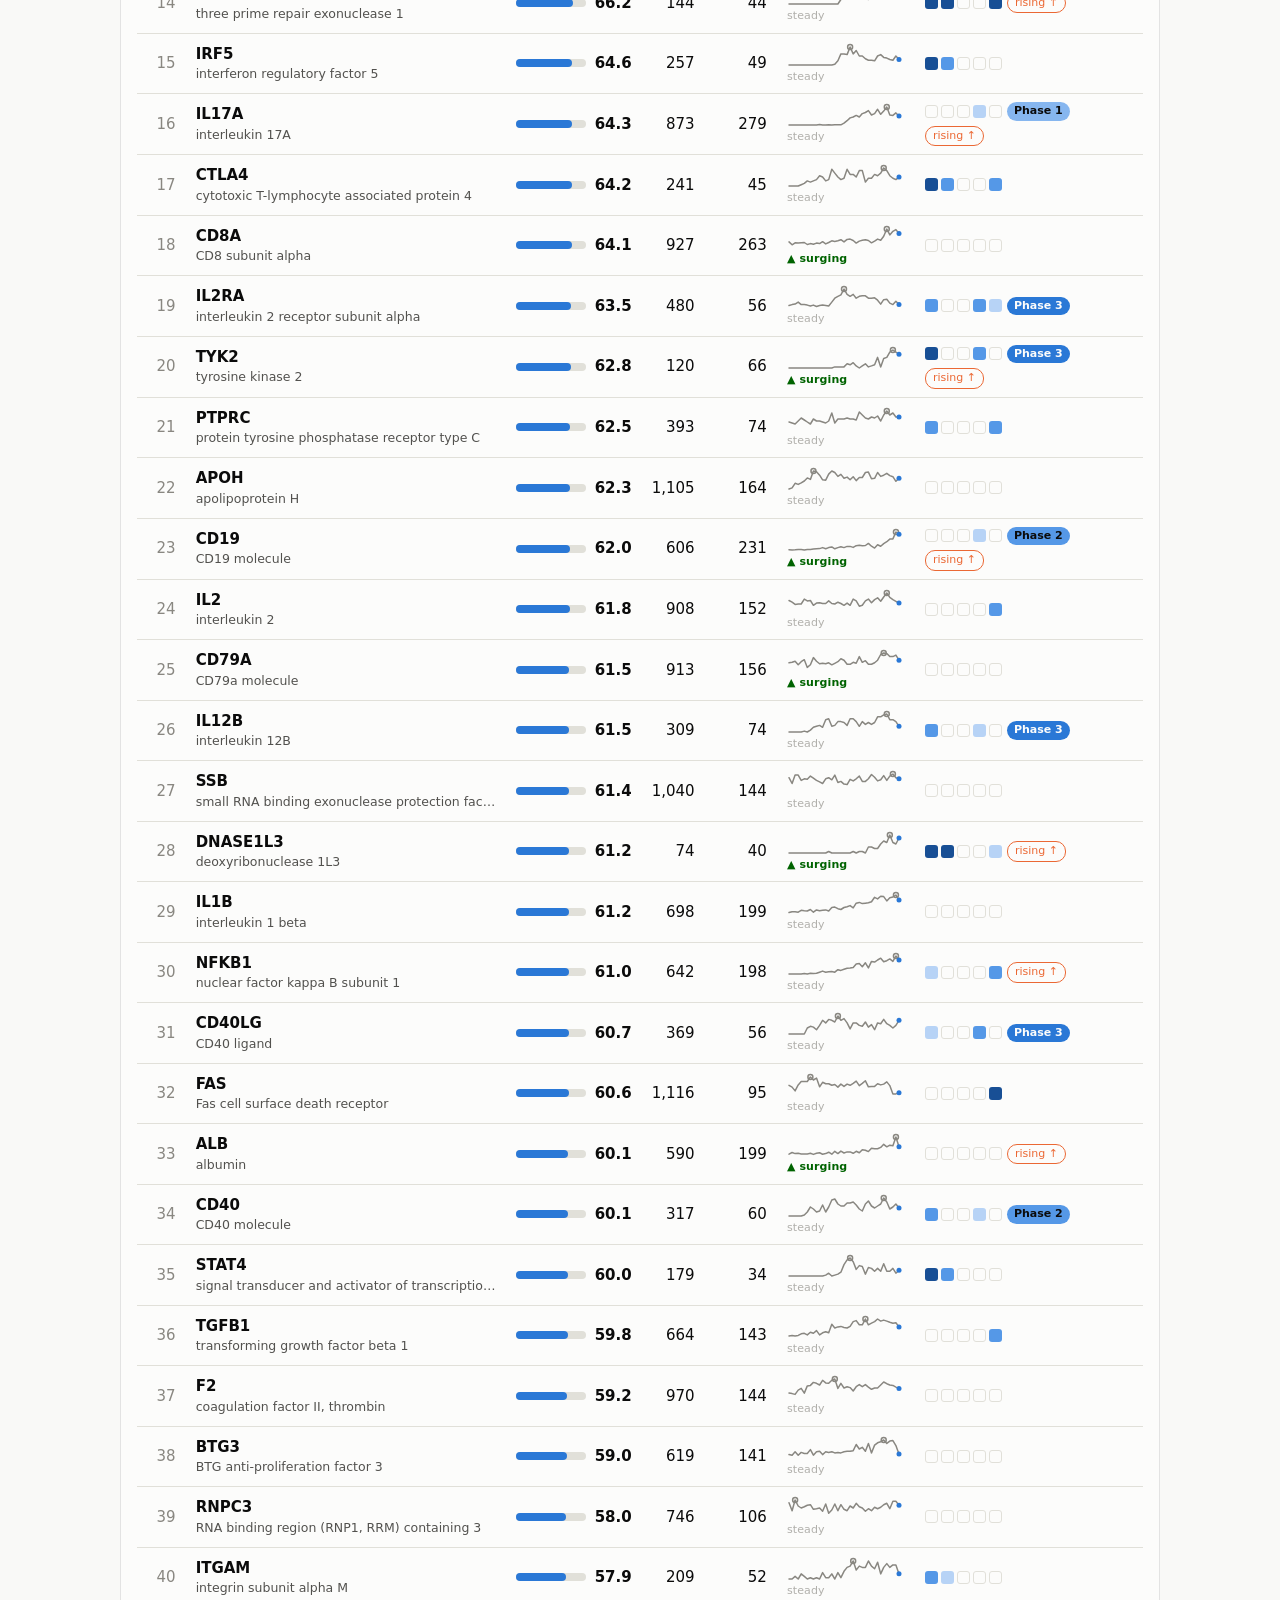
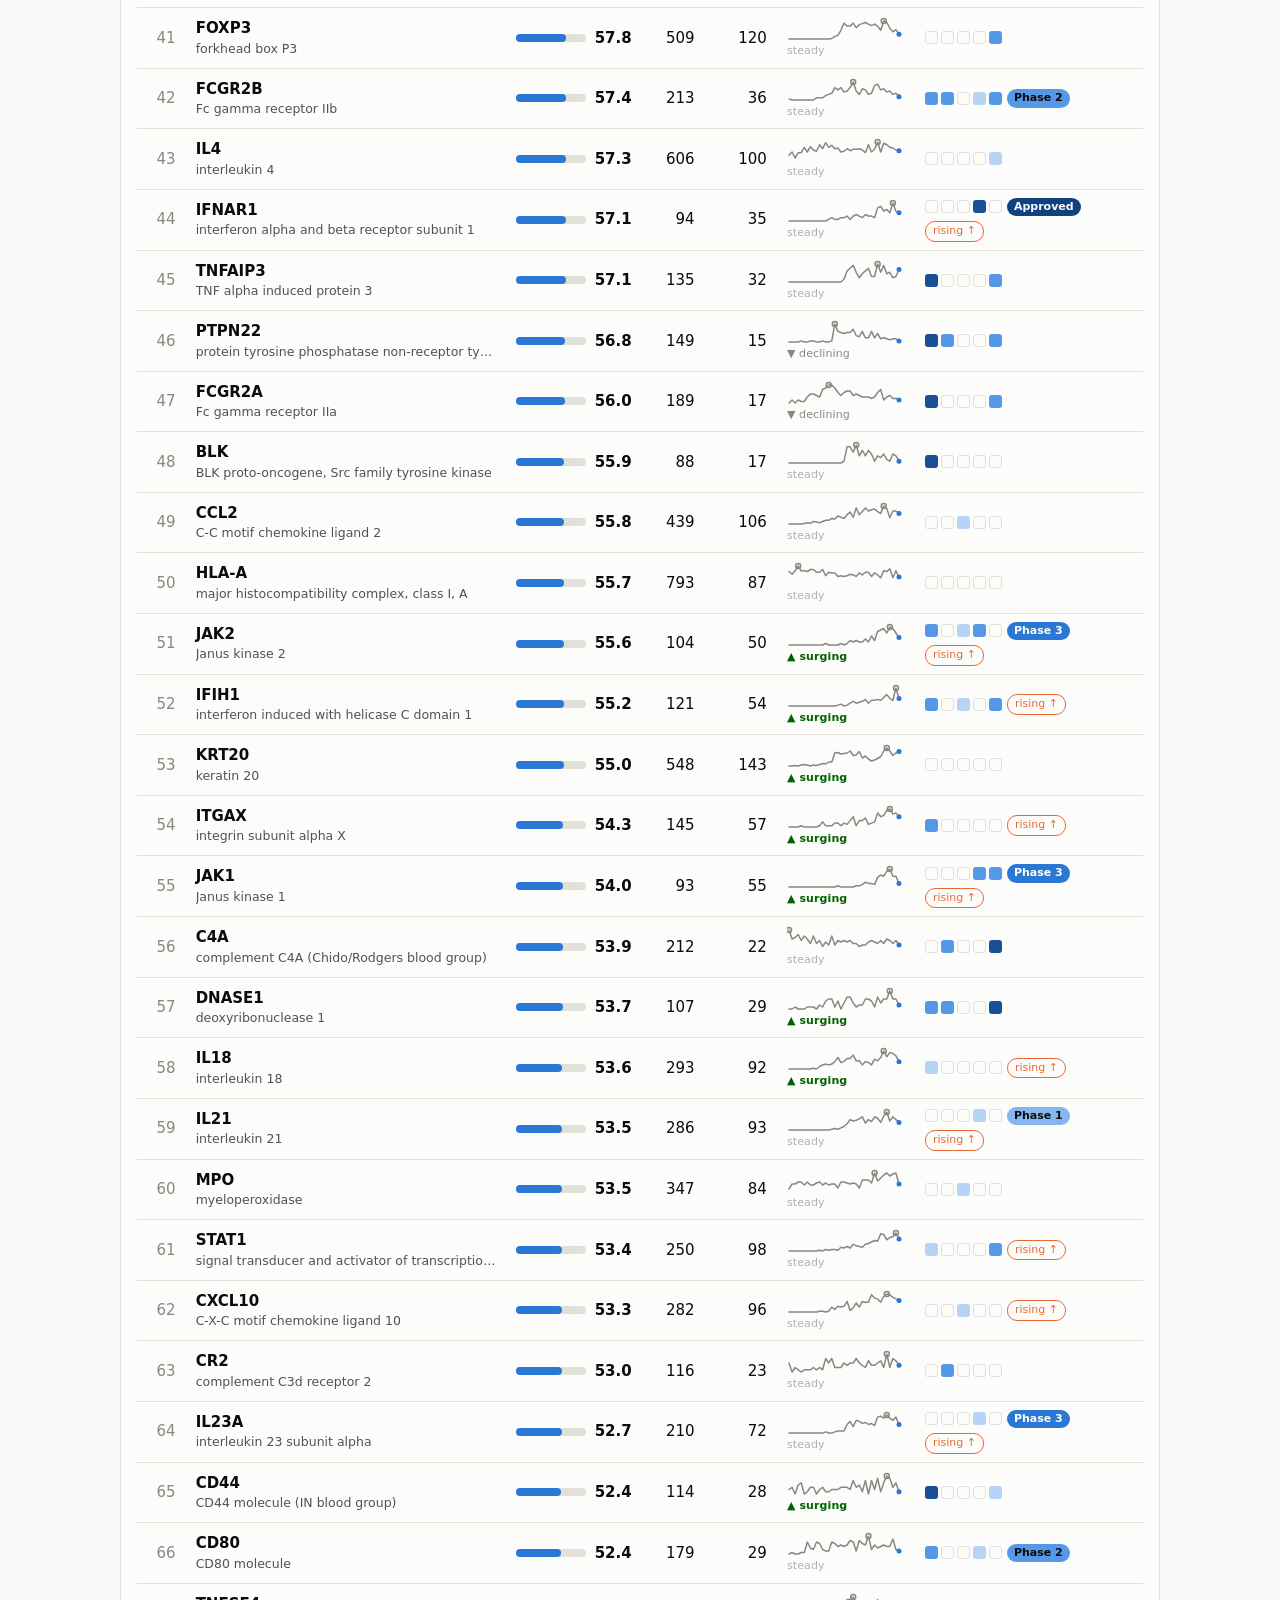
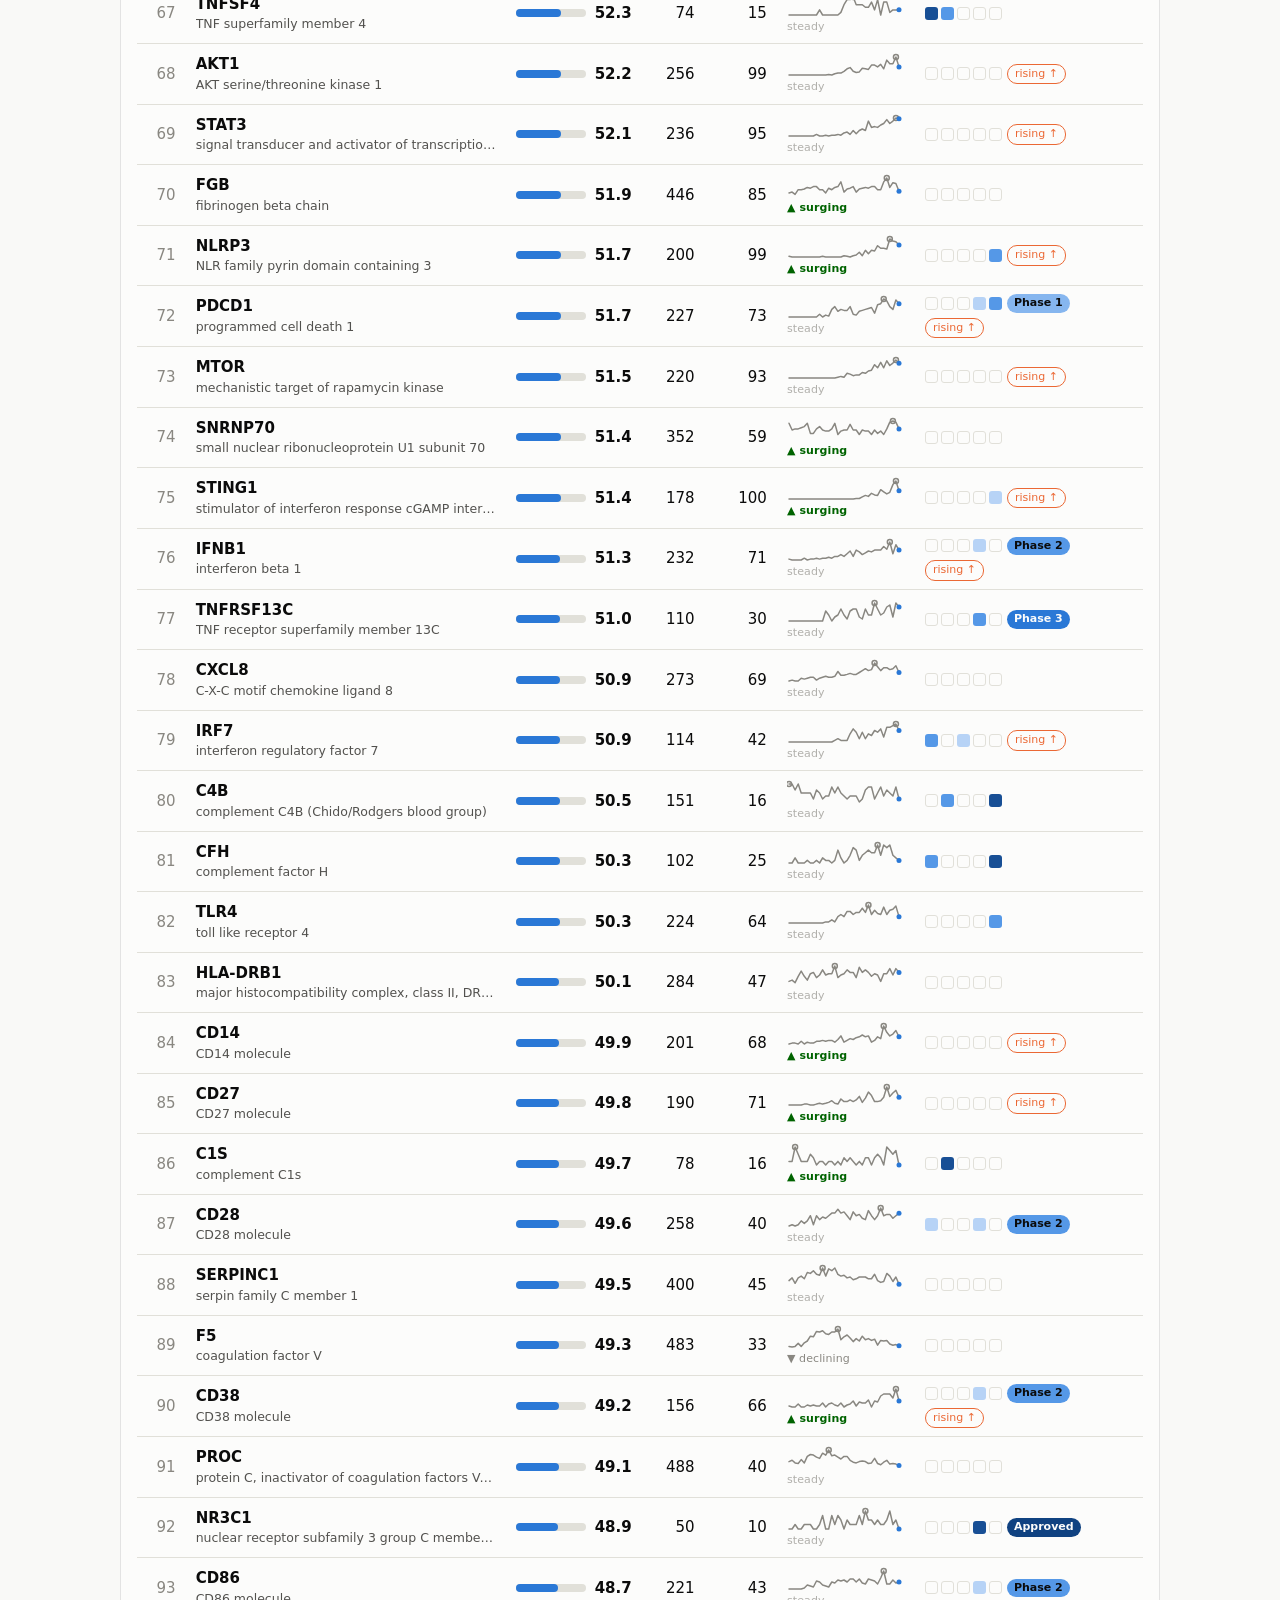
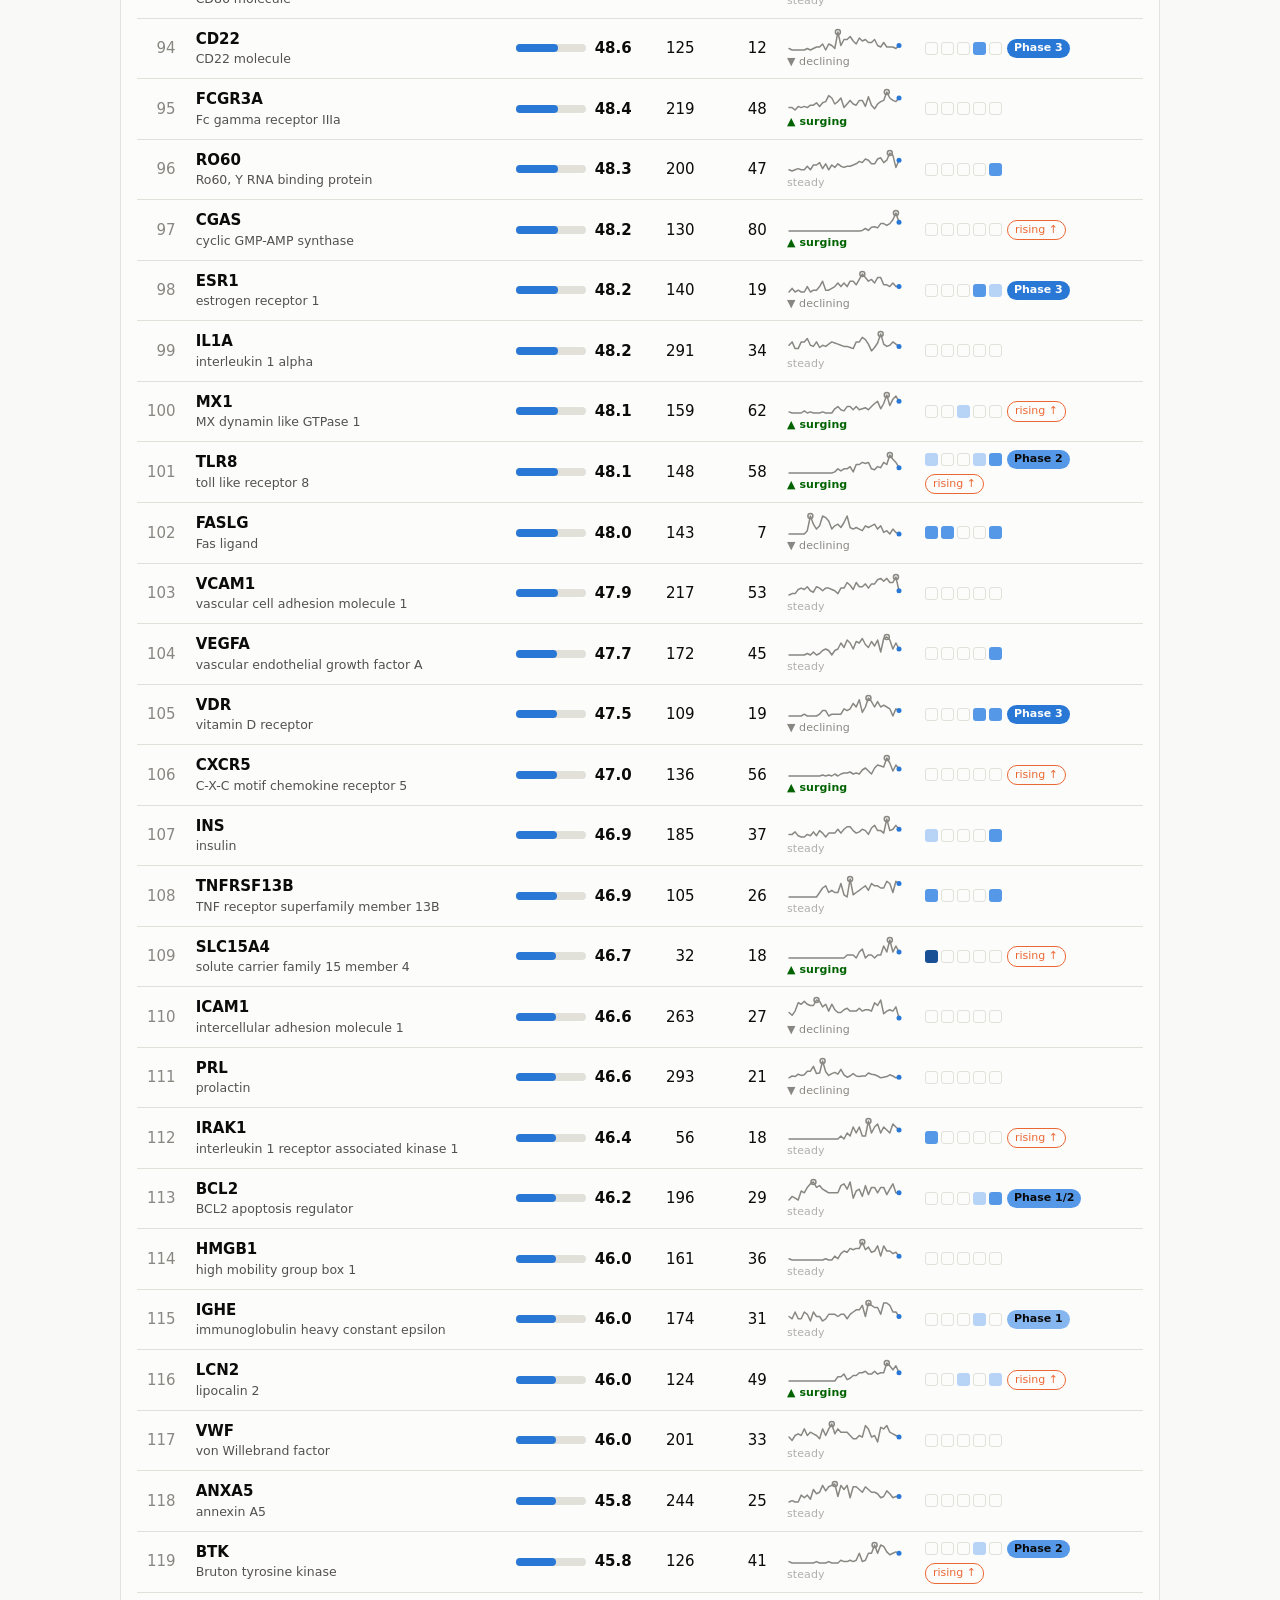
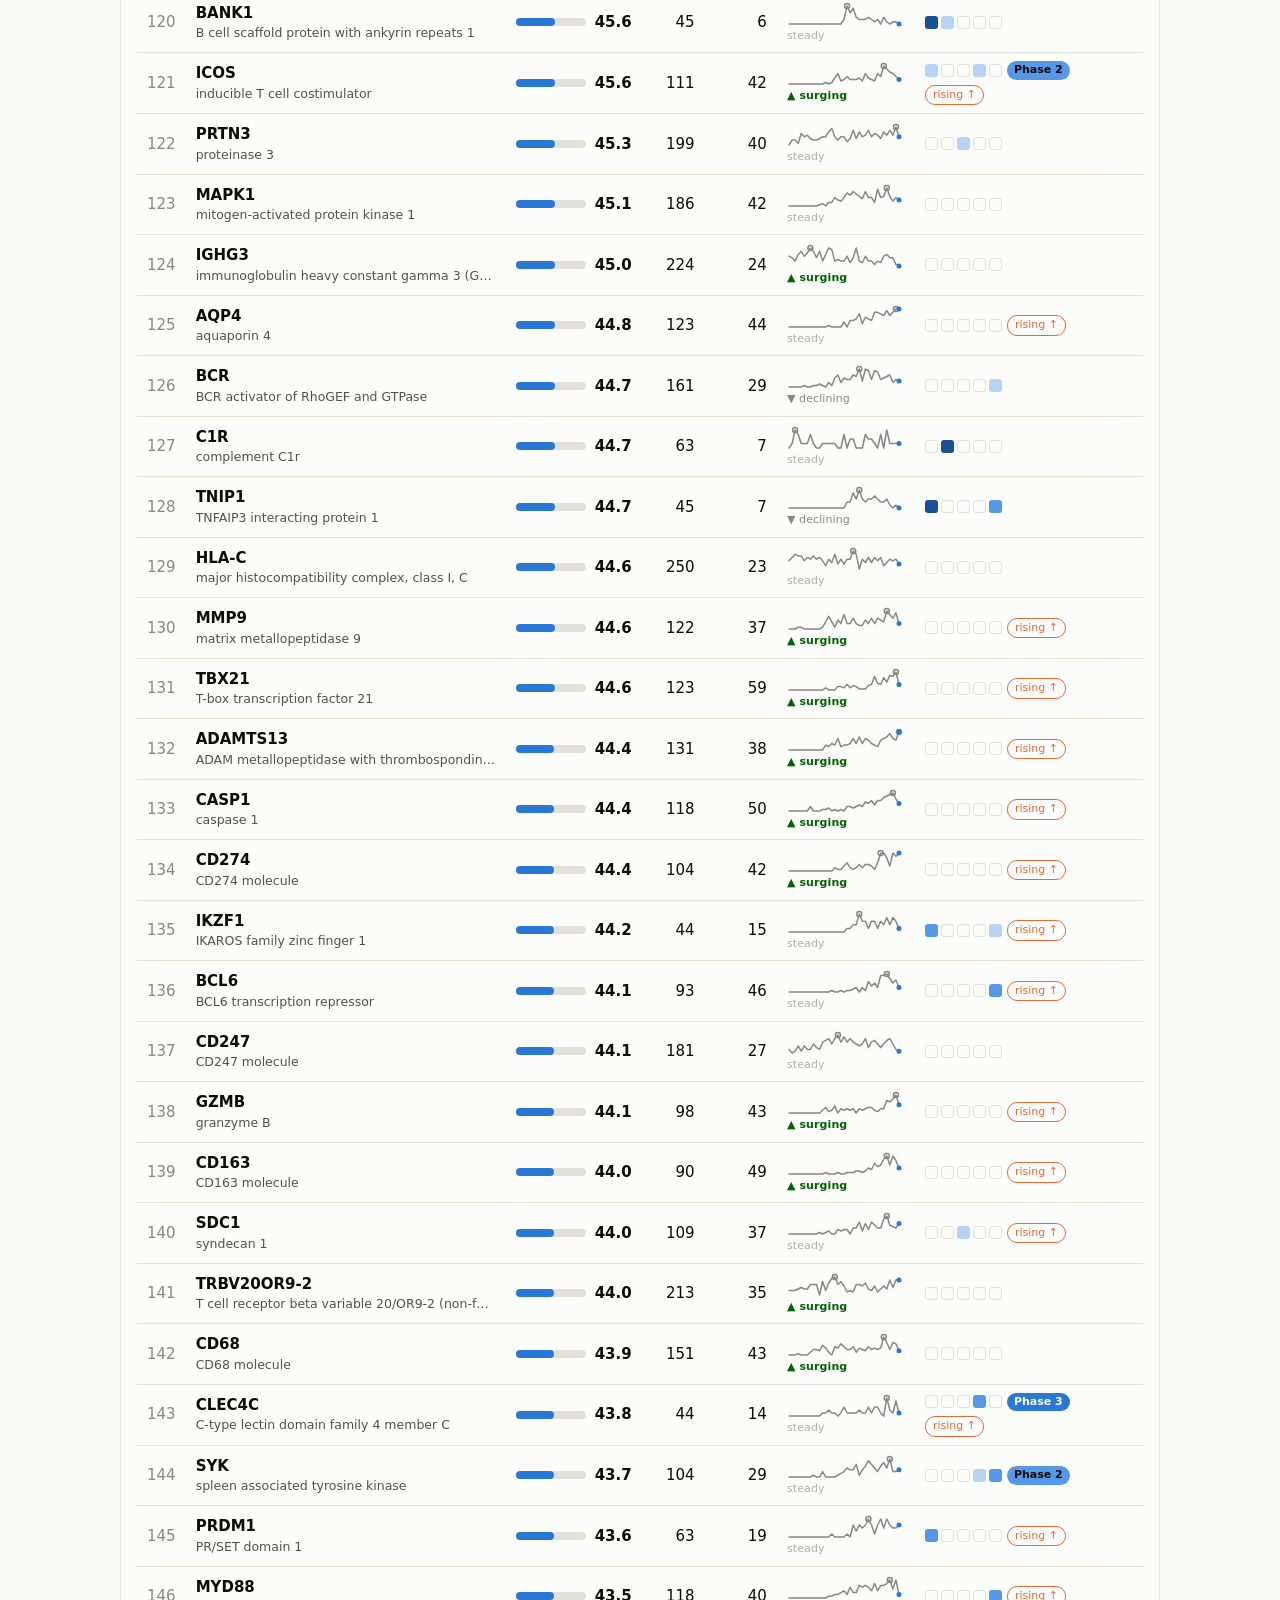
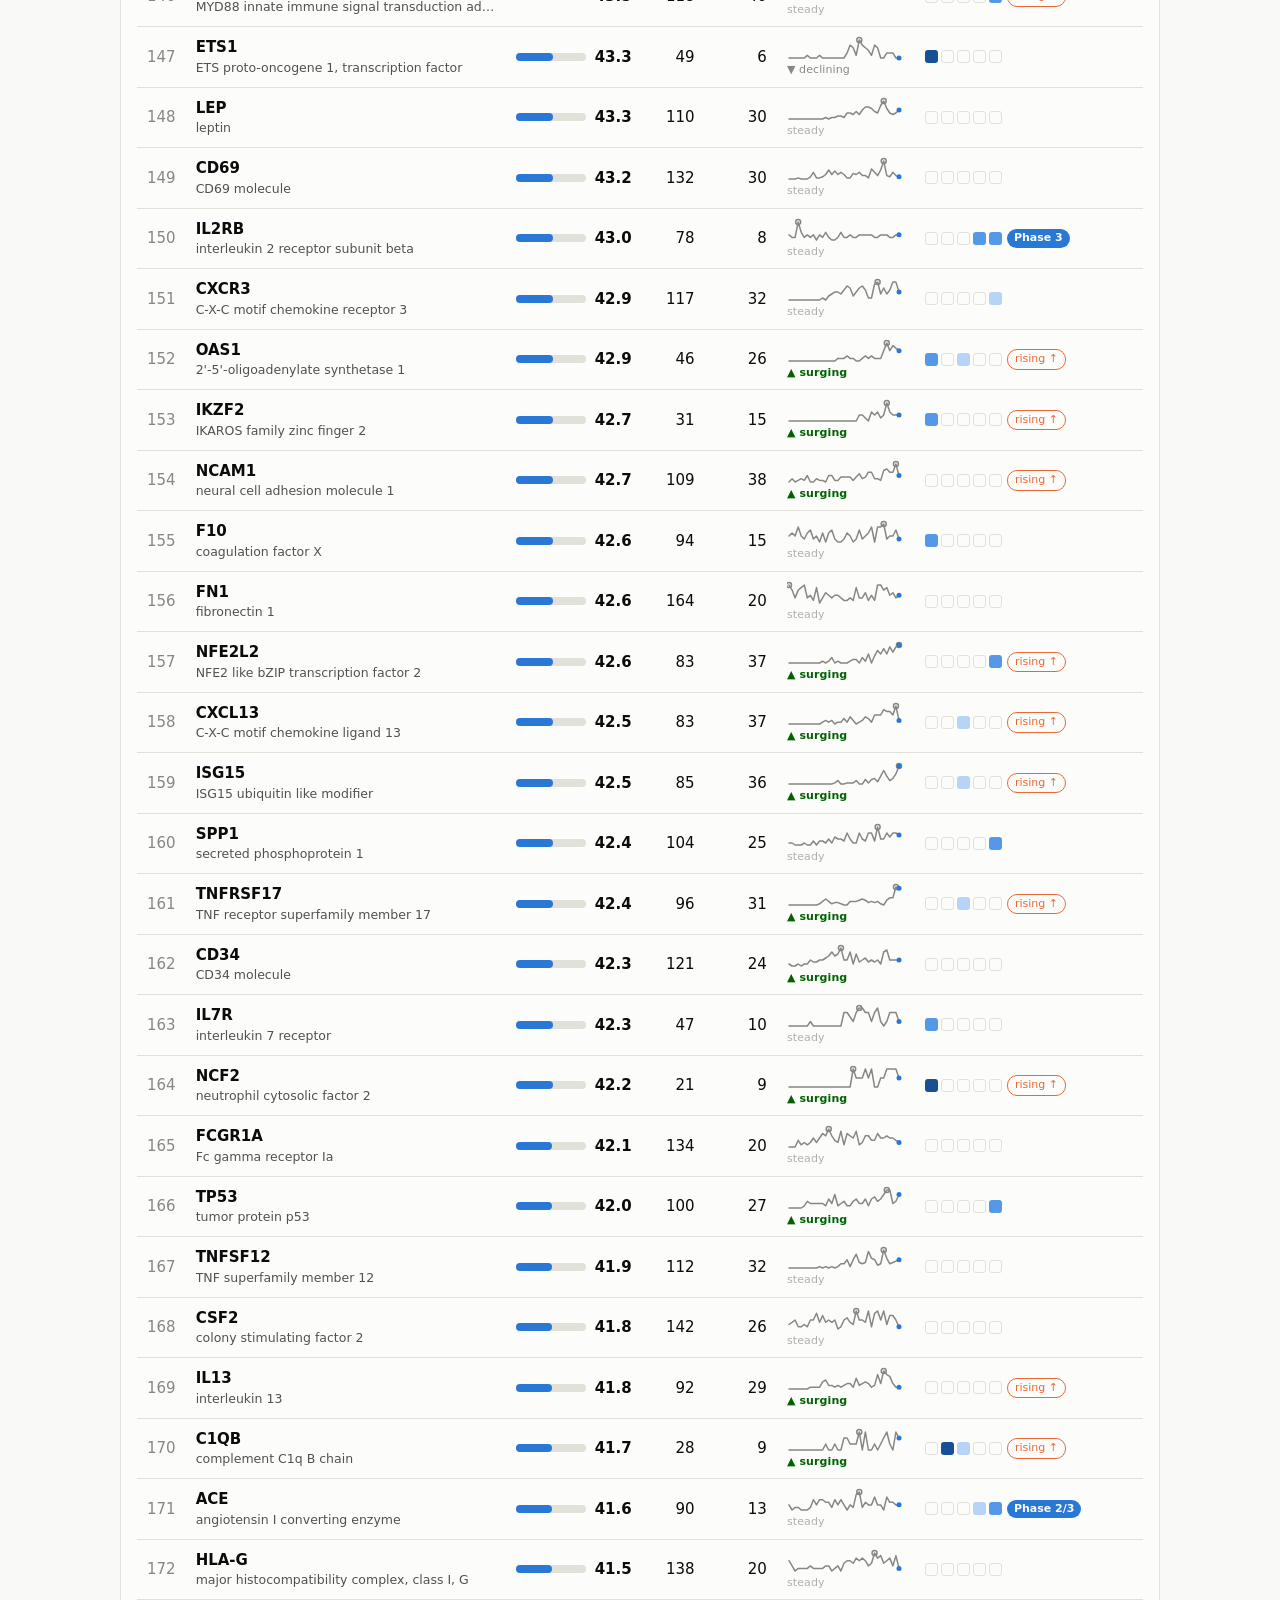
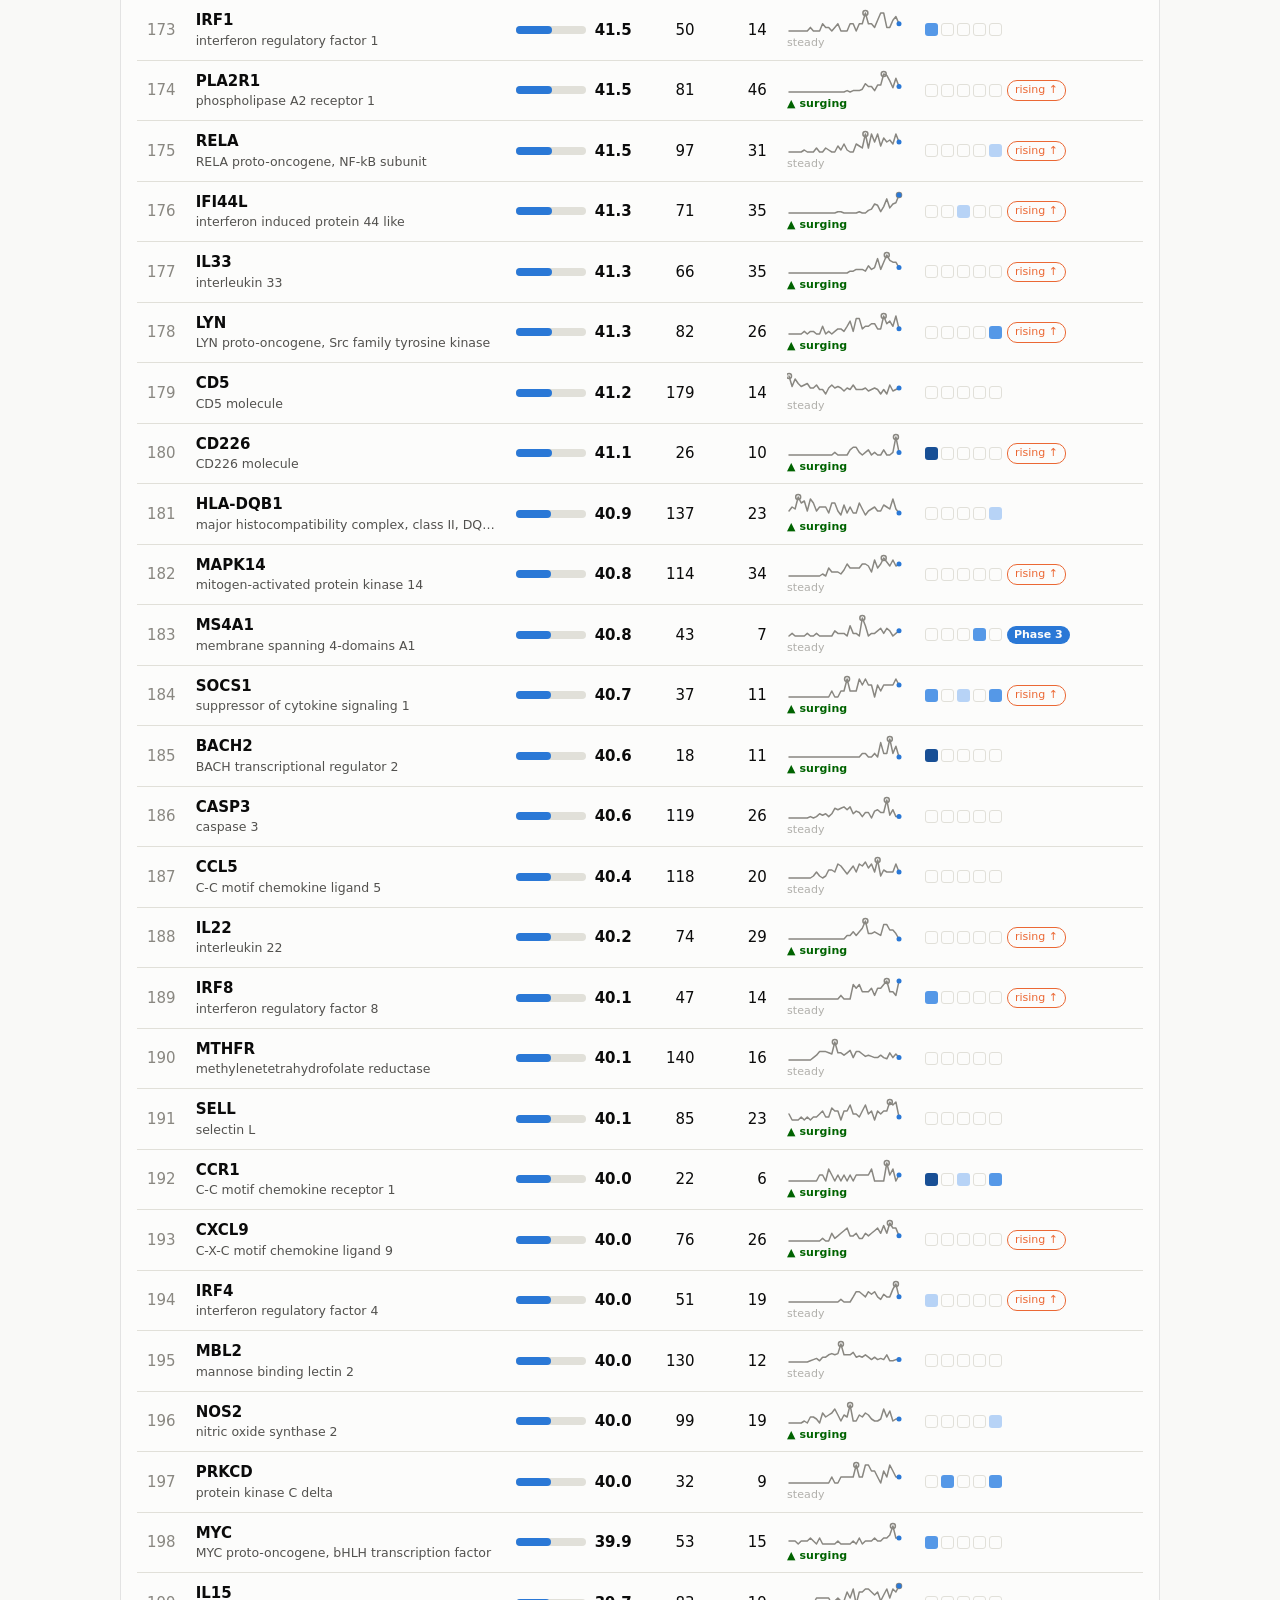
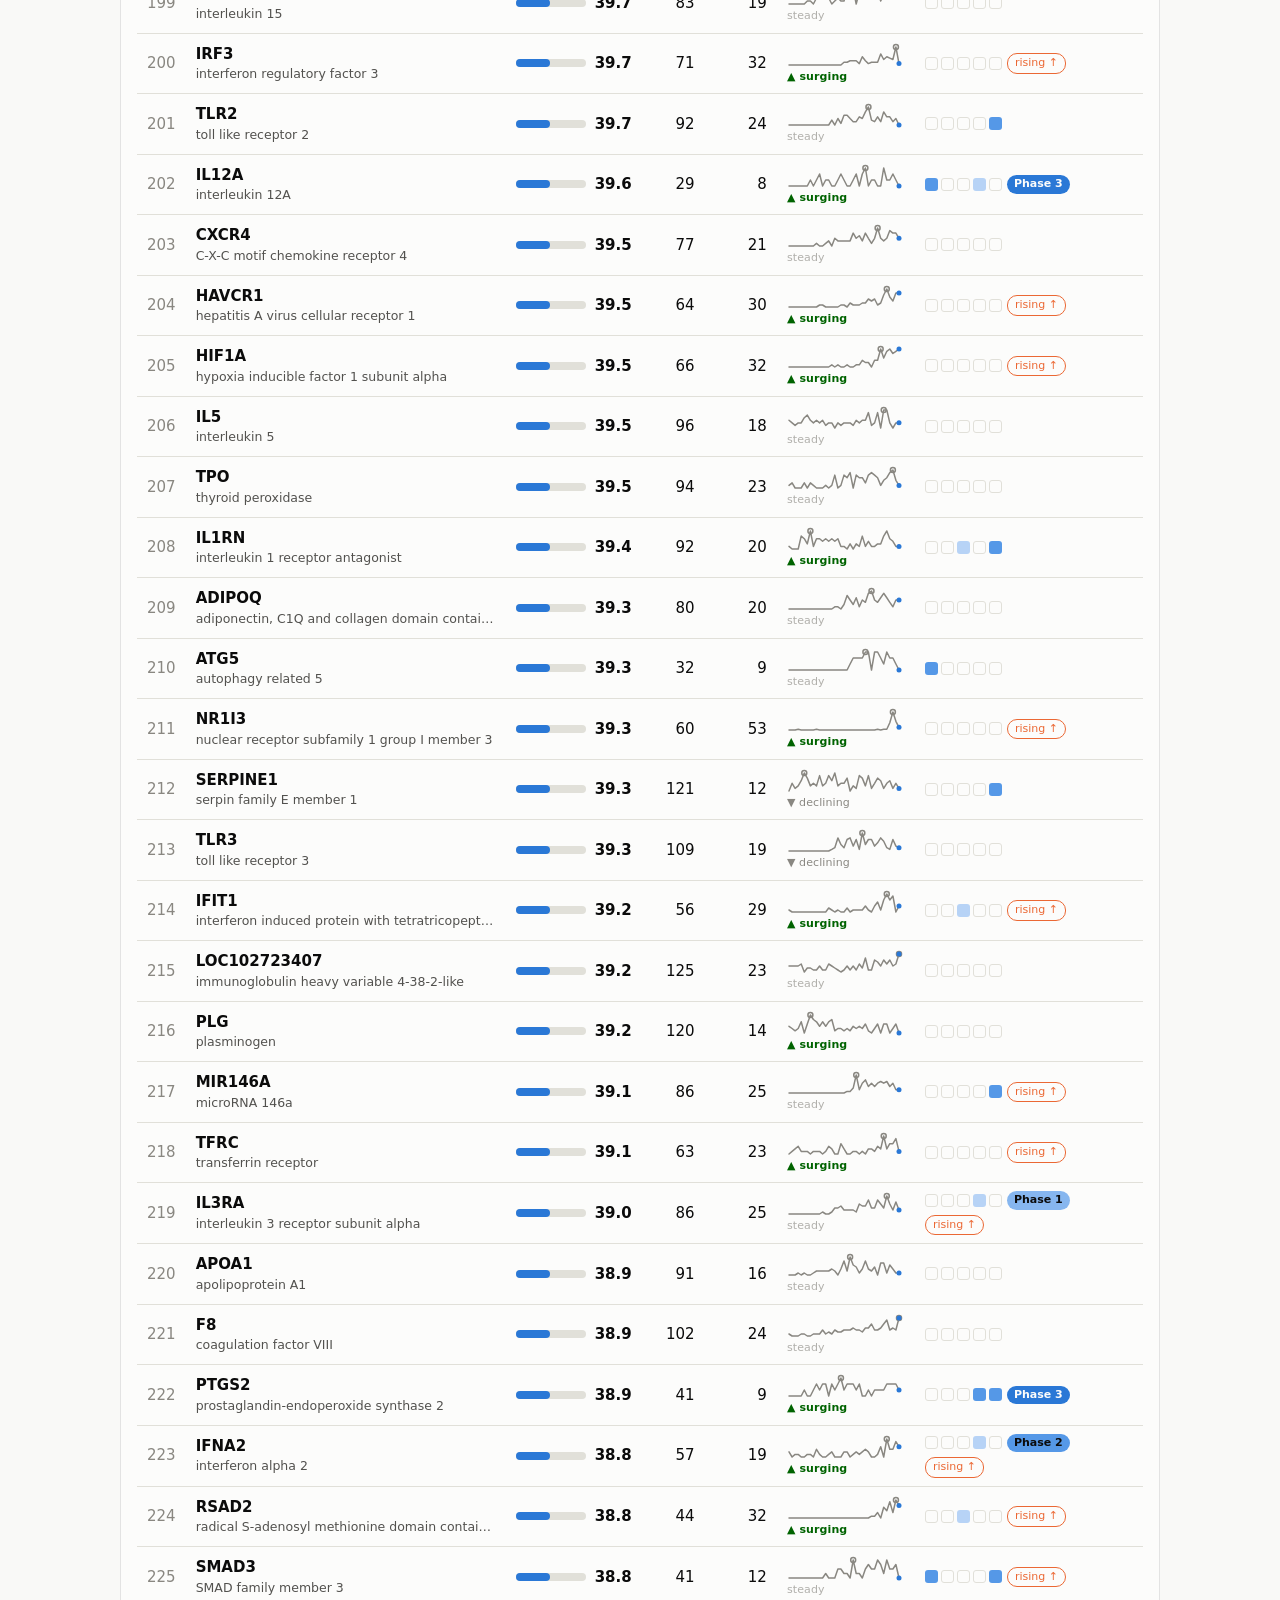
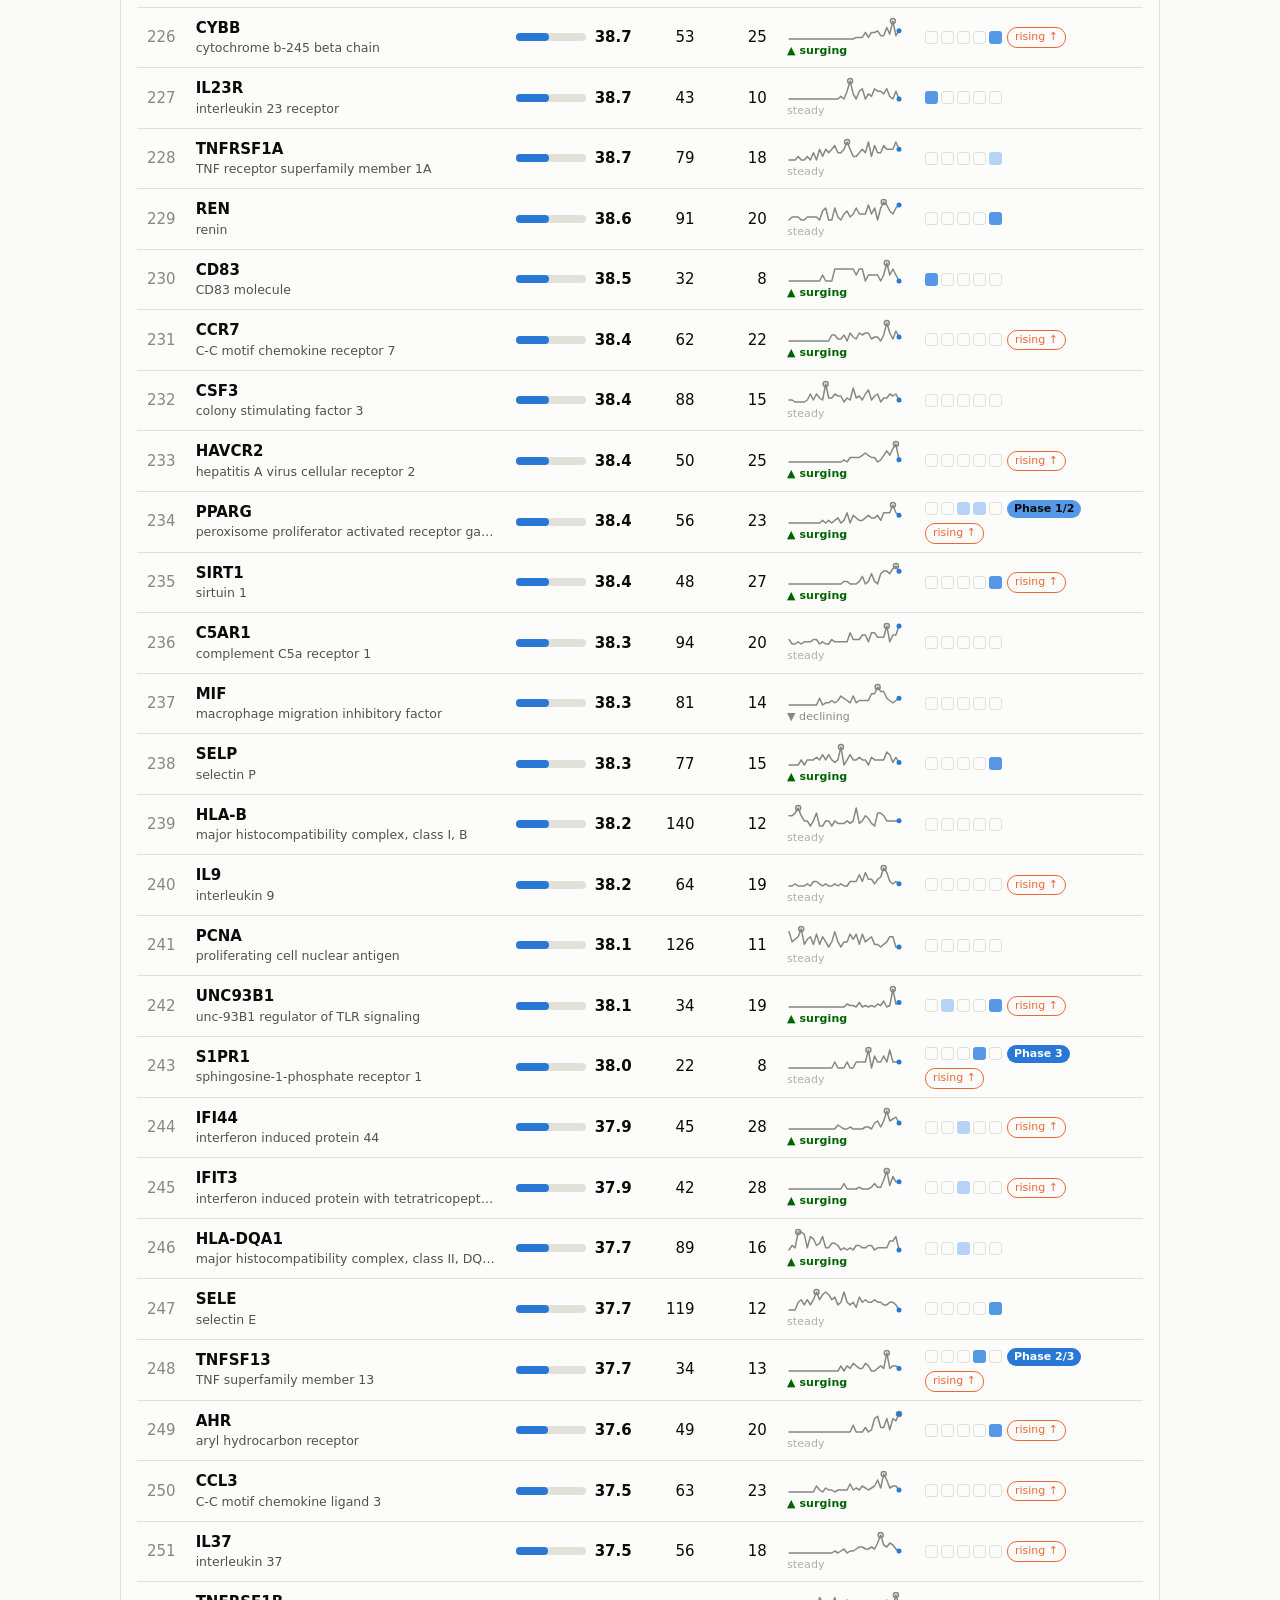
==== commit a4b4c6ba: "feat: add APOL1 tab" ====
--- a/index.html
+++ b/index.html
@@ -44,6 +44,7 @@
     <button class="tab active" role="tab" data-view="genes" aria-selected="true">Gene leaderboard</button>
     <button class="tab" role="tab" data-view="emerging" aria-selected="false">Emerging genes</button>
     <button class="tab" role="tab" data-view="network" aria-selected="false">Co-mention network</button>
+    <button class="tab" role="tab" data-view="apol1" aria-selected="false">APOL1 in lupus</button>
     <button class="tab" role="tab" data-view="targets" aria-selected="false">Target opportunities</button>
     <button class="tab" role="tab" data-view="pathways" aria-selected="false">Pathways</button>
     <button class="tab" role="tab" data-view="compare" aria-selected="false">Compare trends</button>
@@ -53,6 +54,7 @@
   <section id="view-genes" class="view" role="tabpanel"></section>
   <section id="view-emerging" class="view" role="tabpanel" hidden></section>
   <section id="view-network" class="view" role="tabpanel" hidden></section>
+  <section id="view-apol1" class="view" role="tabpanel" hidden></section>
   <section id="view-targets" class="view" role="tabpanel" hidden></section>
   <section id="view-pathways" class="view" role="tabpanel" hidden></section>
   <section id="view-compare" class="view" role="tabpanel" hidden></section>
--- a/styles.css
+++ b/styles.css
@@ -477,3 +477,35 @@
 .module-members .chip { font-size: 11.5px; padding: 1px 7px; }
 td .swatch { display: inline-block; width: 10px; height: 10px; border-radius: 2px;
   vertical-align: -1px; margin-right: 6px; }
+
+/* --- APOL1 tab ------------------------------------------------------------ */
+/* Sortable column headers. Only the three count columns are sortable, so the
+   affordance has to be visible without shouting at the two that are not. */
+th.sortable { cursor: pointer; user-select: none; white-space: nowrap; }
+th.sortable:hover { color: var(--ink); }
+th.sortable:focus-visible { outline: 2px solid var(--ink-2); outline-offset: -2px; }
+th.sortable.sorted { color: var(--ink); font-weight: 600; }
+.sort-caret { margin-left: 5px; font-size: 11px; color: var(--muted); }
+th.sortable.sorted .sort-caret { color: var(--ink-2); }
+
+.apol1-table td.num { font-variant-numeric: tabular-nums; }
+.apol1-table tr.inert { cursor: default; }
+.apol1-table tr.is-focus { background: var(--wash); }
+
+.apol1-svg { max-height: 78vh; }
+.apol1-ring { pointer-events: none; }
+.apol1-ring-label,
+.apol1-gene-label,
+.apol1-hub-label { pointer-events: none; }
+.apol1-ring-label { fill: var(--muted); font-size: 10.5px; letter-spacing: 0.02em; }
+.apol1-gene-label { fill: var(--muted); font-size: 9.5px; }
+.apol1-gene-label.is-lupus { fill: var(--ink-2); font-size: 10.5px; font-weight: 600; }
+.apol1-hub-label { fill: var(--ink); font-size: 13px; font-weight: 700; }
+
+/* The filled/hollow distinction carries the whole two-ring reading, so the
+   legend has to show it rather than name it. */
+.swatch.apol1-key-inner { background: var(--ink-2); }
+.swatch.apol1-key-outer {
+  background: var(--surface); border: 1.6px solid var(--ink-2); box-sizing: border-box;
+}
+.apol1-focus-slot { margin-left: auto; }
